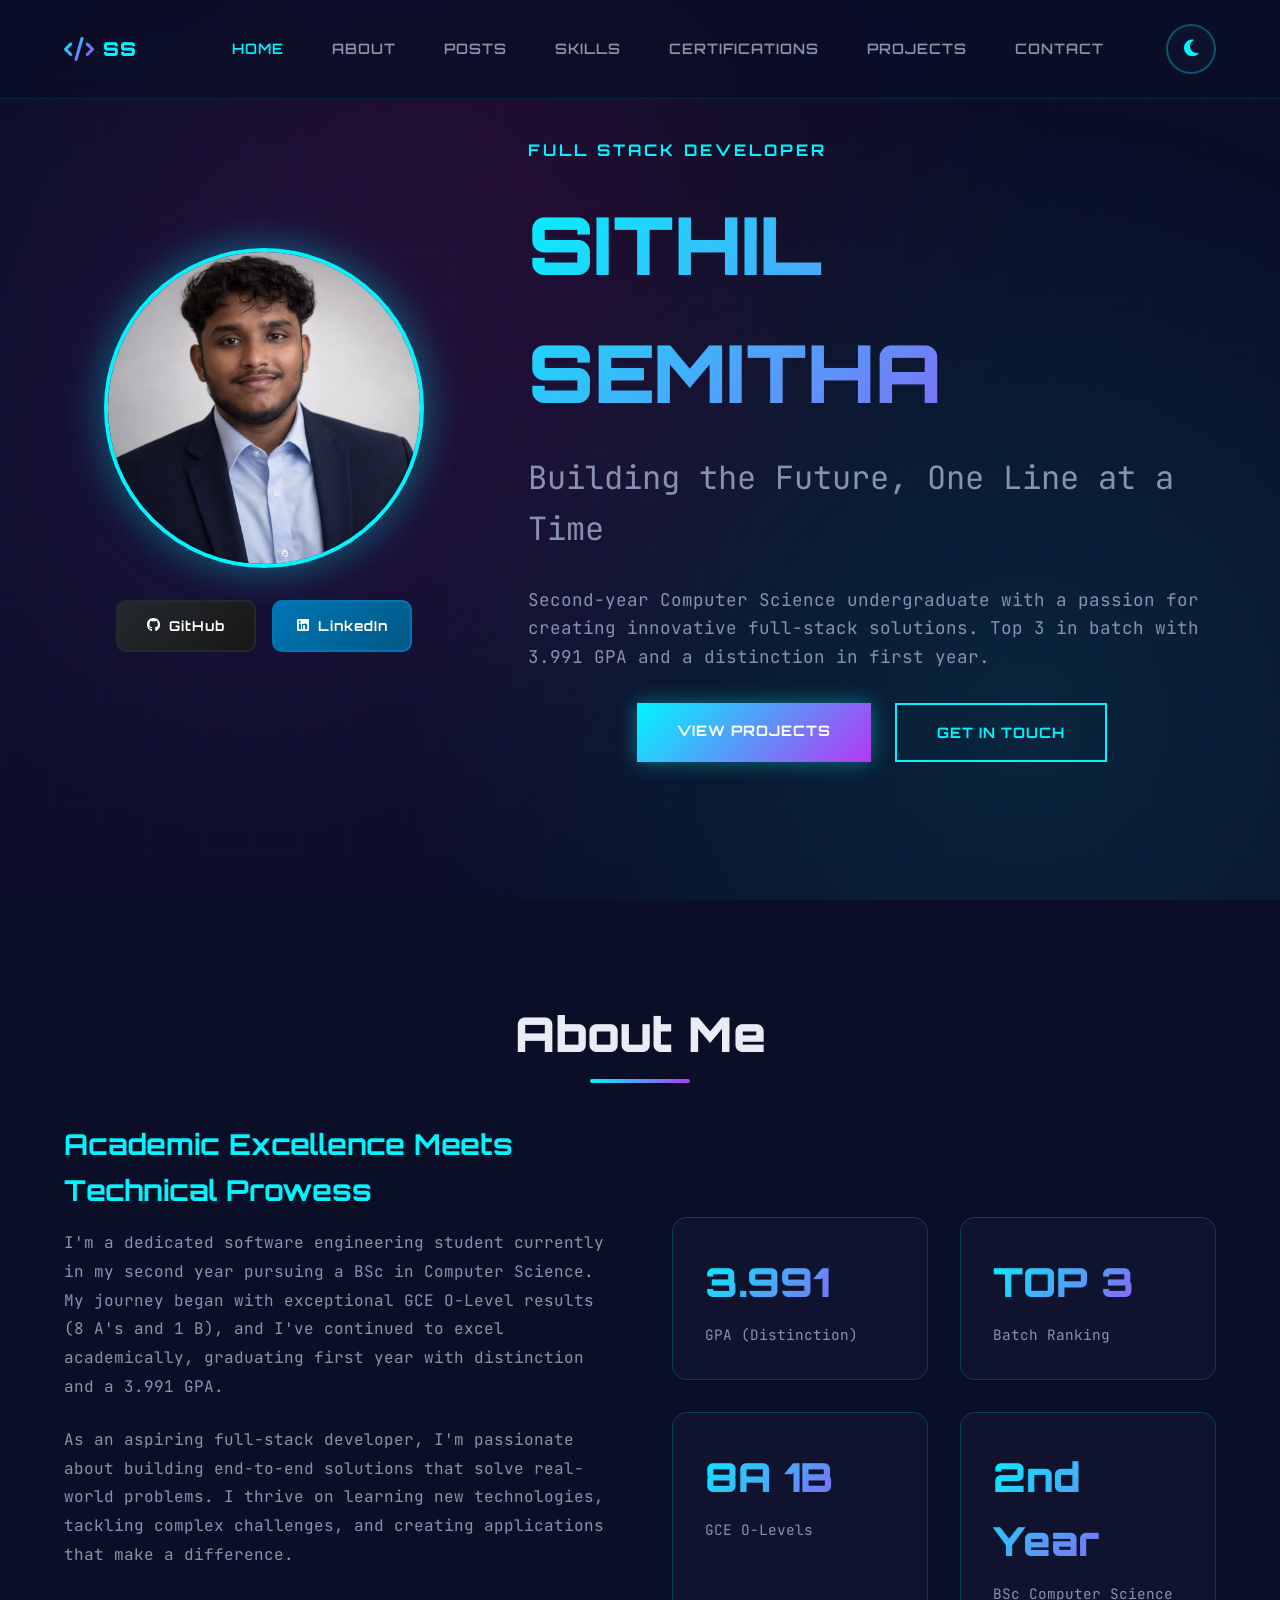
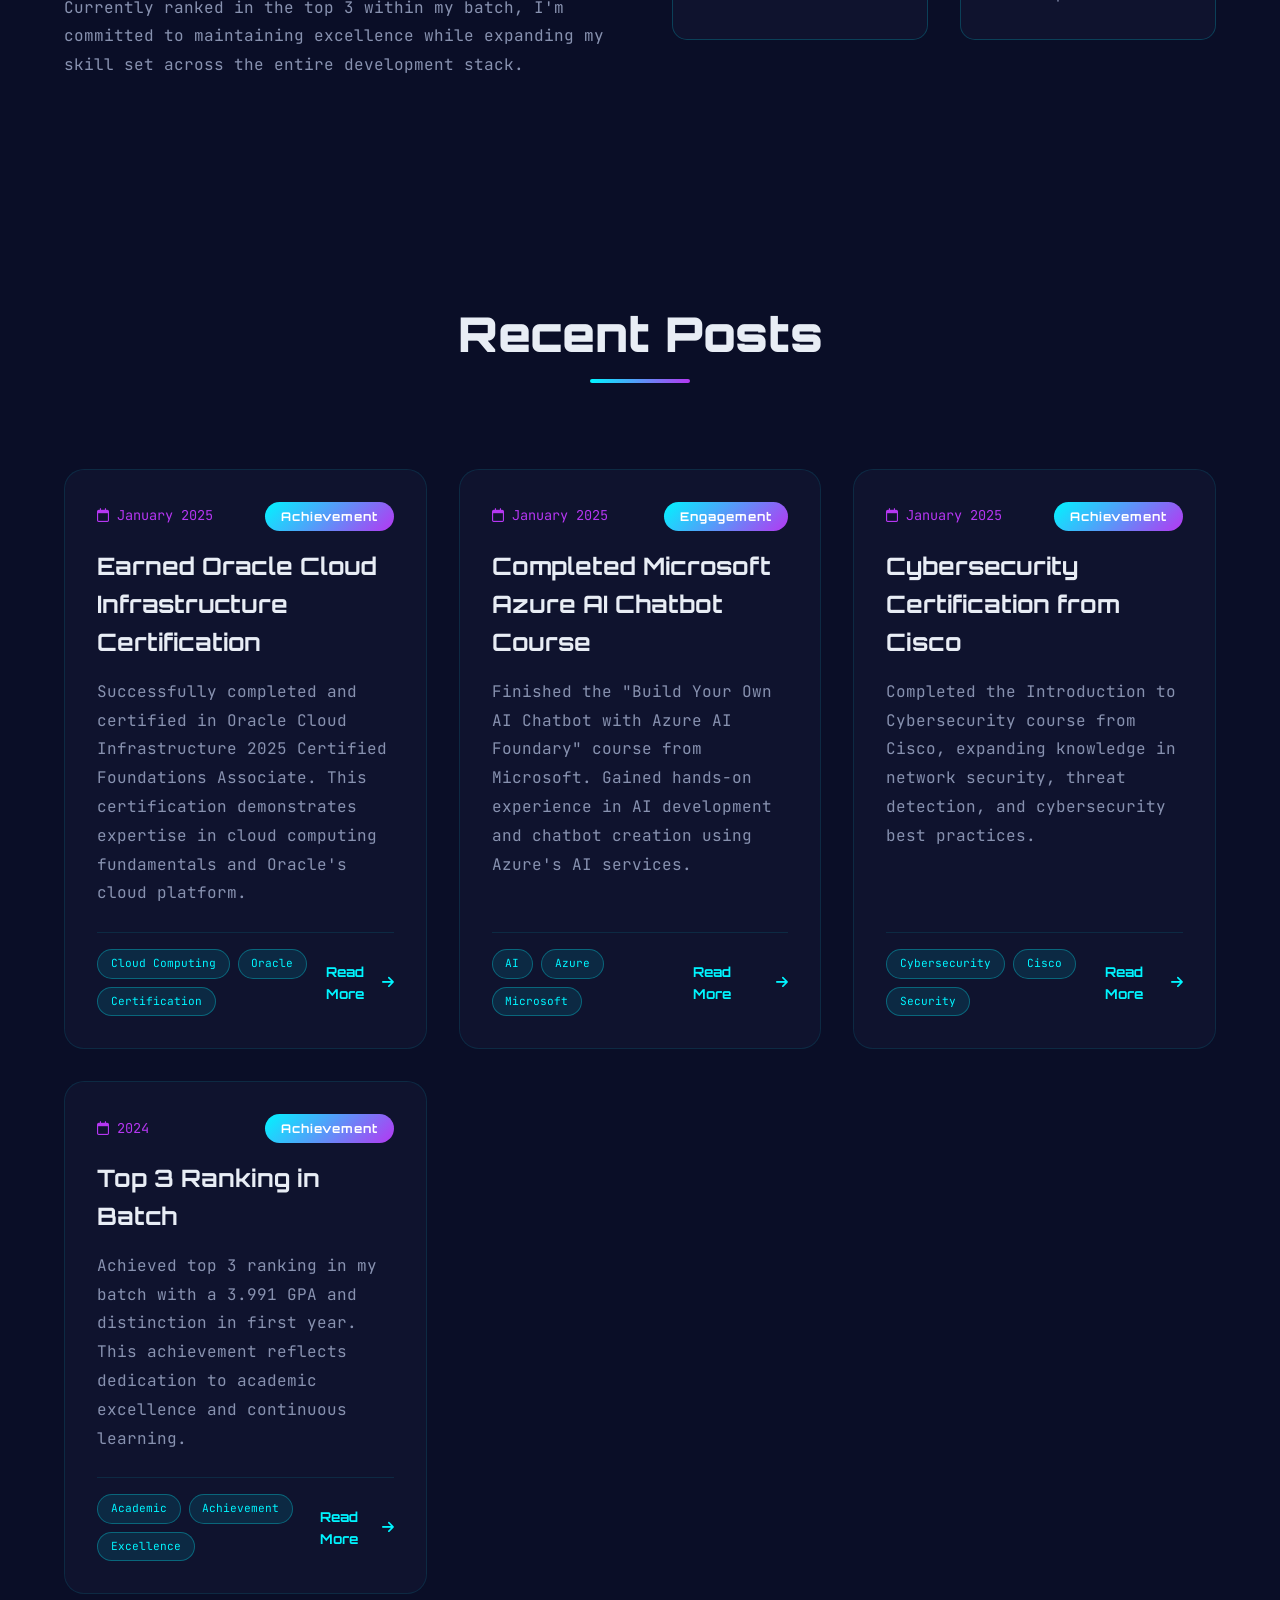
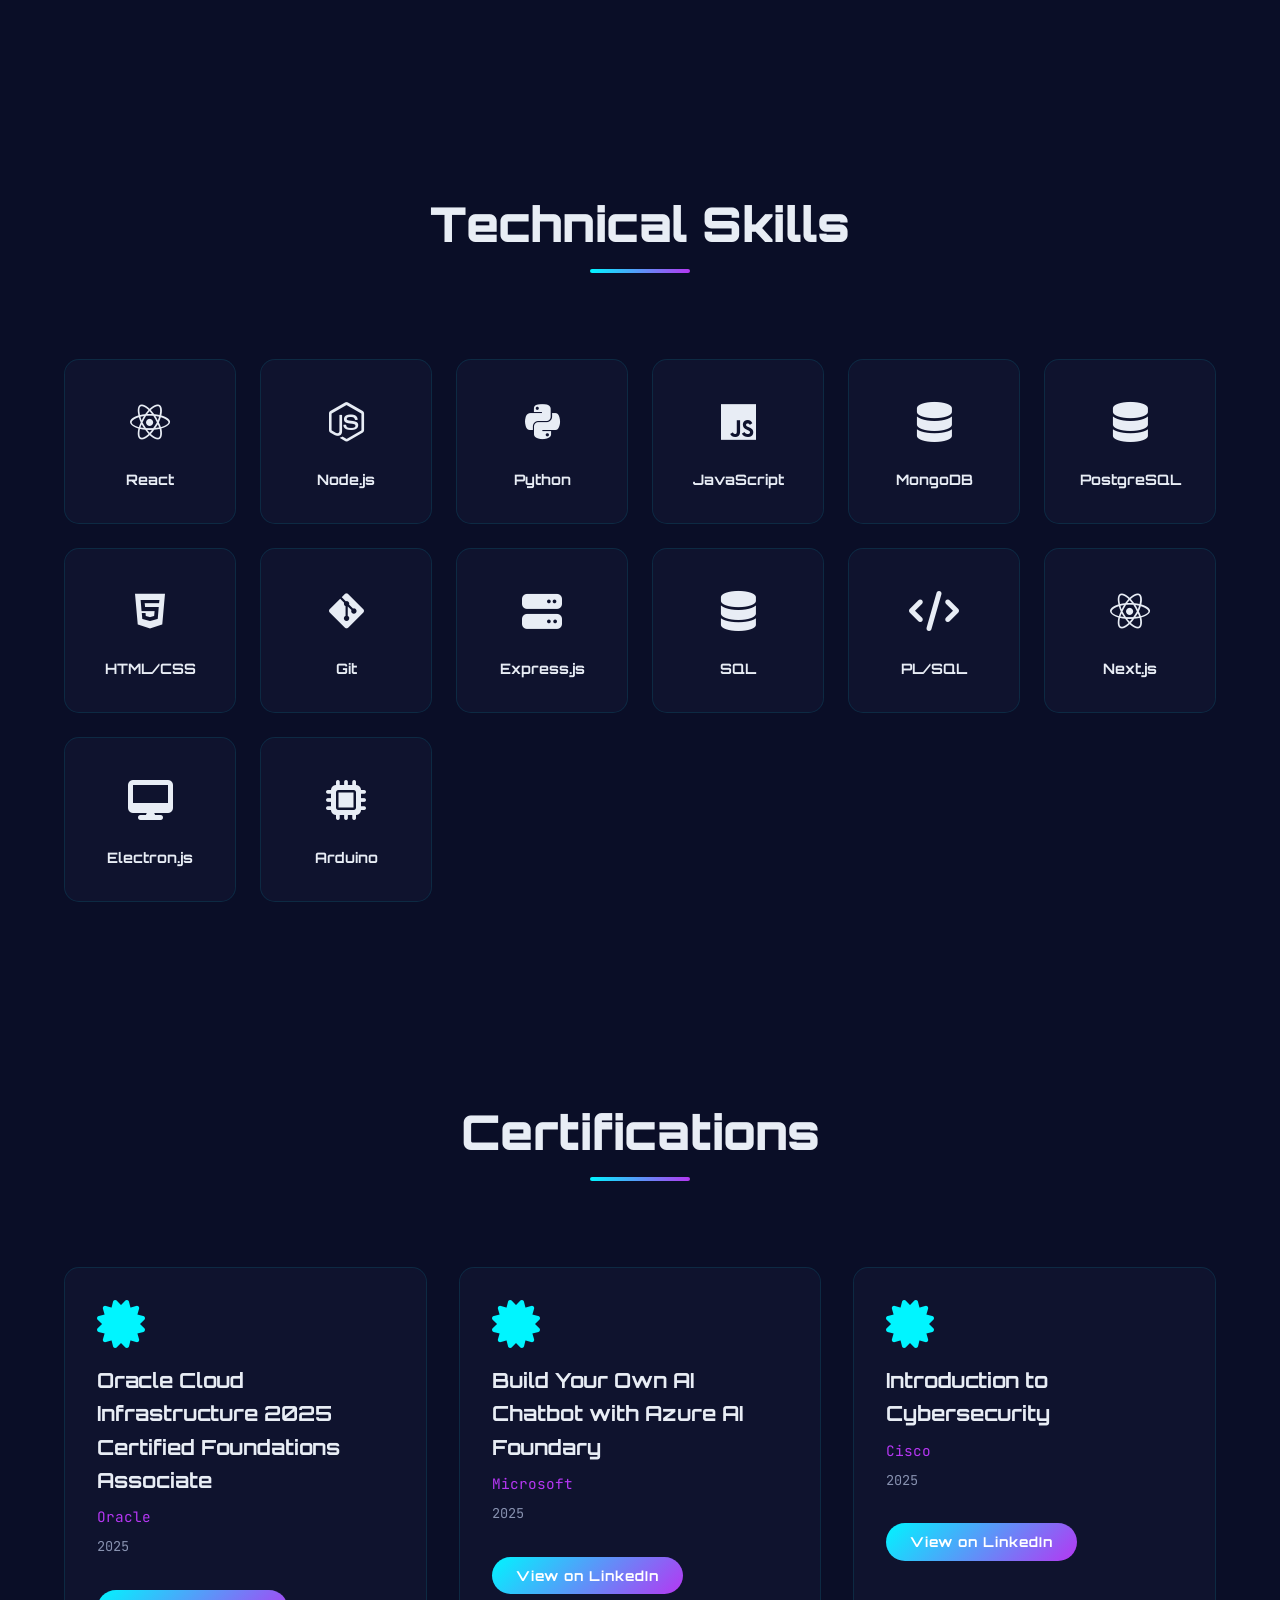
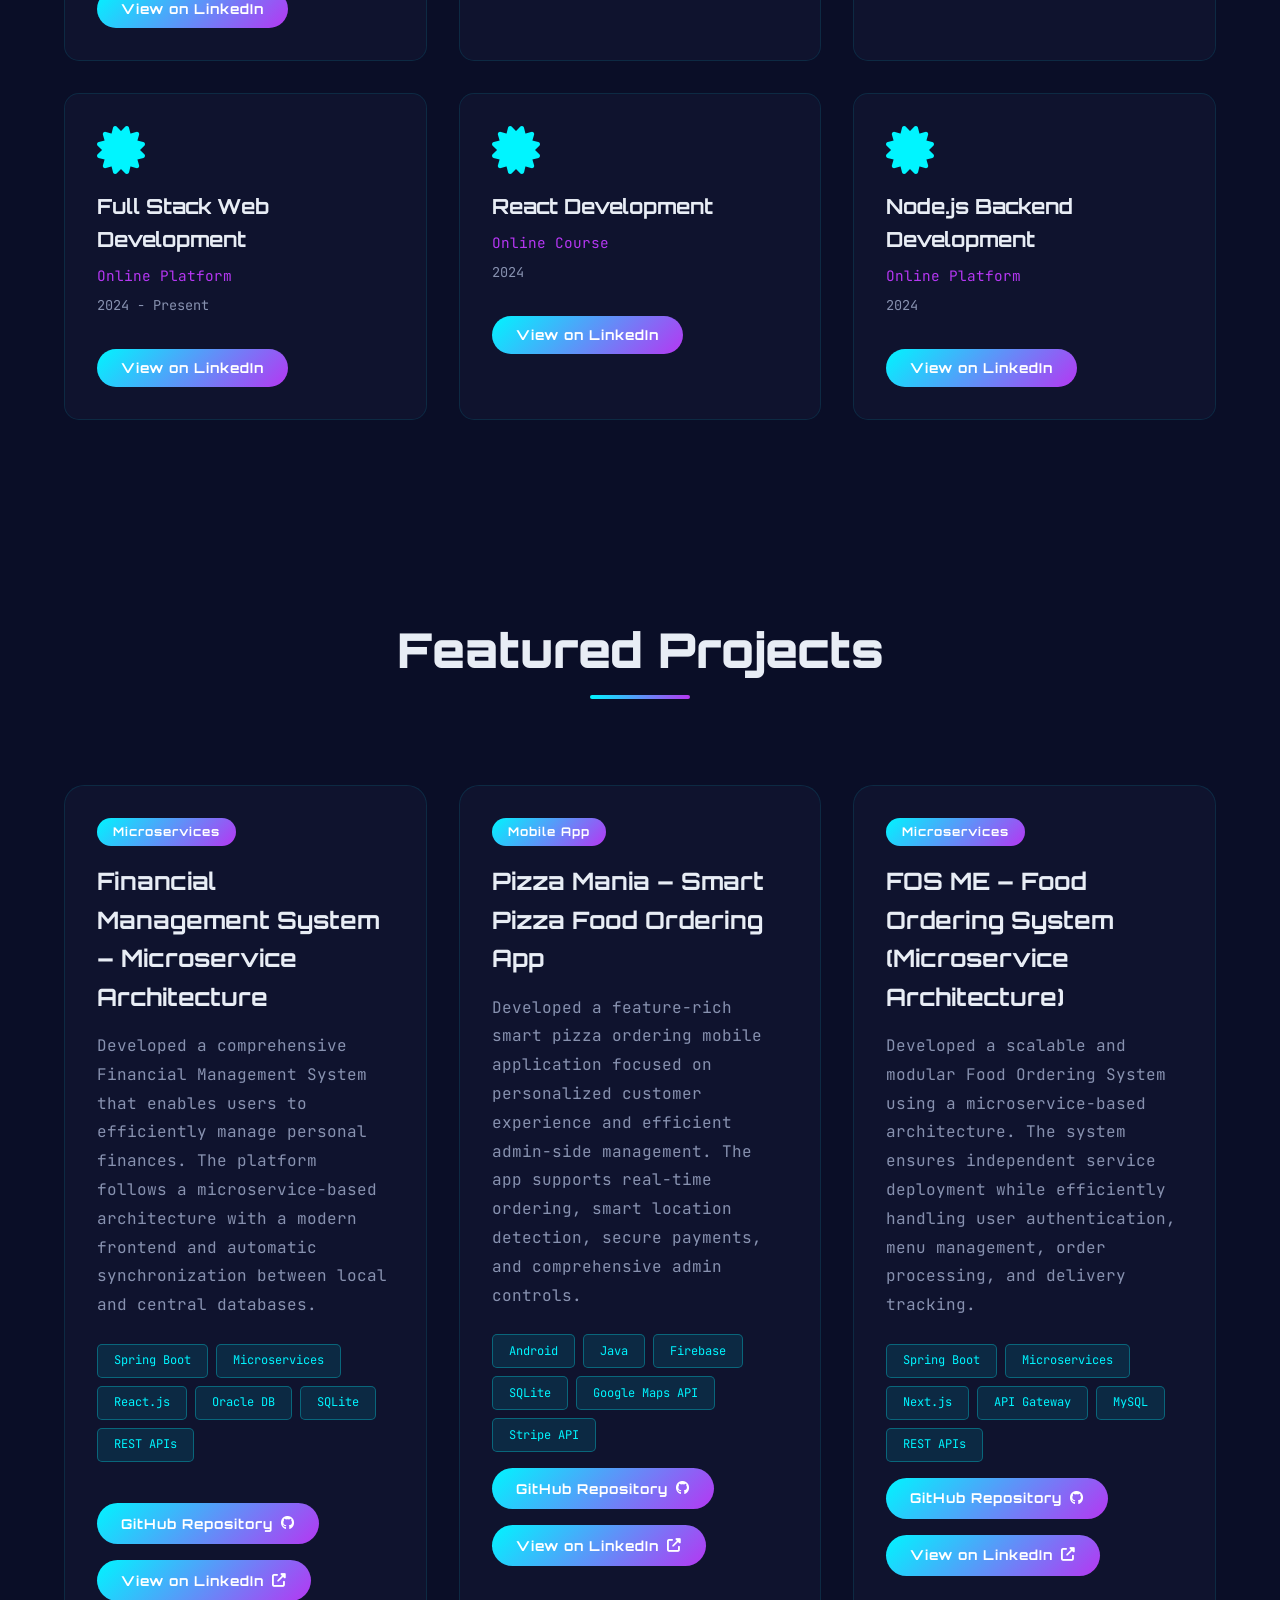
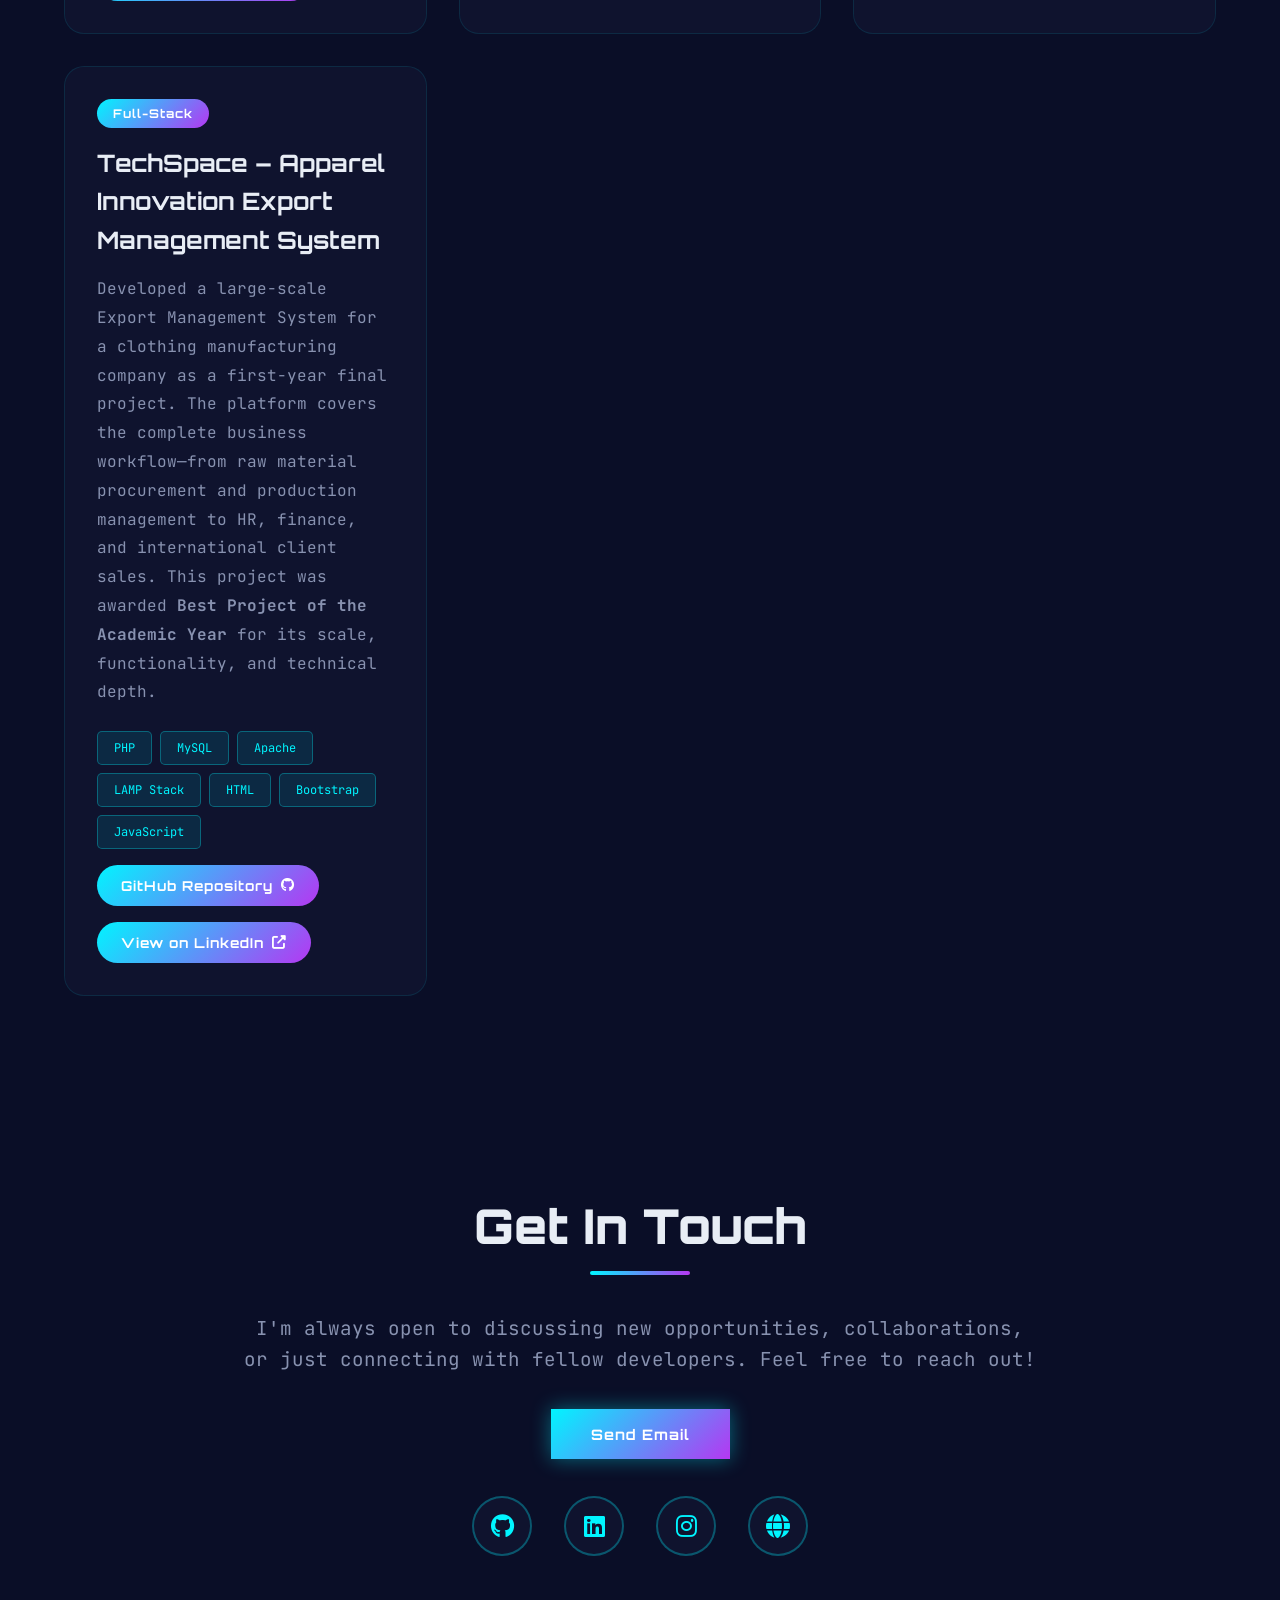
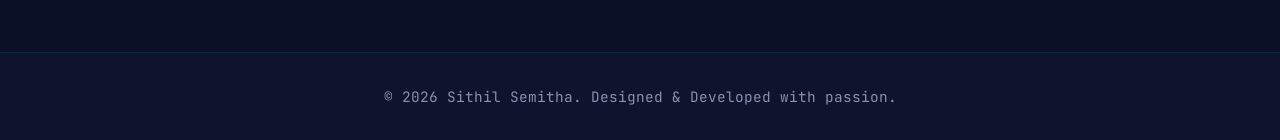
==== index.html @ fc2db011 "Feat: Added File Rename" ====
<!DOCTYPE html>
<html lang="en">
<head>
    <meta charset="UTF-8">
    <meta name="viewport" content="width=device-width, initial-scale=1.0">
    <title>Sithil Semitha - Portfolio</title>
    <link rel="icon" type="image/svg+xml" href="data:image/svg+xml,%3Csvg xmlns='http://www.w3.org/2000/svg' viewBox='0 0 100 100'%3E%3Crect width='100' height='100' rx='20' fill='%23000000'/%3E%3Ctext x='50%25' y='58%25' text-anchor='middle' font-size='55' fill='white' font-family='monospace'%3E%26lt;/%26gt;%3C/text%3E%3C/svg%3E">
    <link href="https://fonts.googleapis.com/css2?family=Orbitron:wght@400;700;900&family=JetBrains+Mono:wght@300;400;600&display=swap" rel="stylesheet">
    <link rel="stylesheet" href="https://cdnjs.cloudflare.com/ajax/libs/font-awesome/6.5.1/css/all.min.css">
    <style>
        :root {
            --bg-primary: #0a0e27;
            --bg-secondary: #141937;
            --accent-cyan: #00f5ff;
            --accent-purple: #b537f2;
            --accent-pink: #ff006e;
            --text-primary: #e8edf5;
            --text-secondary: #8892b0;
            --glow: rgba(0, 245, 255, 0.4);
        }

        [data-theme="light"] {
            --bg-primary: #f5f7fa;
            --bg-secondary: #ffffff;
            --text-primary: #1a1a2e;
            --text-secondary: #4a5568;
            --glow: rgba(0, 245, 255, 0.3);
        }

        [data-theme="light"] .bg-animation {
            background: 
                radial-gradient(circle at 20% 50%, rgba(181, 55, 242, 0.05) 0%, transparent 50%),
                radial-gradient(circle at 80% 80%, rgba(0, 245, 255, 0.05) 0%, transparent 50%),
                radial-gradient(circle at 40% 20%, rgba(255, 0, 110, 0.04) 0%, transparent 50%);
        }

        [data-theme="light"] nav {
            background: rgba(245, 247, 250, 0.9);
            border-bottom: 1px solid rgba(0, 0, 0, 0.1);
        }

        [data-theme="light"] .stat-card,
        [data-theme="light"] .skill-item,
        [data-theme="light"] .project-card,
        [data-theme="light"] .post-card,
        [data-theme="light"] .cert-card,
        [data-theme="light"] .social-link {
            background: rgba(255, 255, 255, 0.8);
            border-color: rgba(0, 0, 0, 0.1);
        }

        [data-theme="light"] footer {
            background: rgba(255, 255, 255, 0.8);
            border-top: 1px solid rgba(0, 0, 0, 0.1);
        }

        * {
            margin: 0;
            padding: 0;
            box-sizing: border-box;
        }

        body {
            font-family: 'JetBrains Mono', monospace;
            background: var(--bg-primary);
            color: var(--text-primary);
            overflow-x: hidden;
            line-height: 1.6;
        }

        /* Animated Background */
        .bg-animation {
            position: fixed;
            top: 0;
            left: 0;
            width: 100%;
            height: 100%;
            z-index: -1;
            background: 
                radial-gradient(circle at 20% 50%, rgba(181, 55, 242, 0.1) 0%, transparent 50%),
                radial-gradient(circle at 80% 80%, rgba(0, 245, 255, 0.1) 0%, transparent 50%),
                radial-gradient(circle at 40% 20%, rgba(255, 0, 110, 0.08) 0%, transparent 50%);
            animation: bgFloat 20s ease-in-out infinite;
        }

        @keyframes bgFloat {
            0%, 100% { transform: scale(1) rotate(0deg); }
            50% { transform: scale(1.1) rotate(5deg); }
        }

        /* Grid Pattern Overlay */
        .grid-overlay {
            position: fixed;
            top: 0;
            left: 0;
            width: 100%;
            height: 100%;
            background-image: 
                linear-gradient(rgba(0, 245, 255, 0.03) 1px, transparent 1px),
                linear-gradient(90deg, rgba(0, 245, 255, 0.03) 1px, transparent 1px);
            background-size: 50px 50px;
            z-index: -1;
            opacity: 0.5;
        }

        /* Navigation */
        nav {
            position: fixed;
            top: 0;
            width: 100%;
            padding: 1.5rem 5%;
            background: rgba(10, 14, 39, 0.8);
            backdrop-filter: blur(10px);
            z-index: 1000;
            border-bottom: 1px solid rgba(0, 245, 255, 0.1);
            animation: slideDown 0.8s ease-out;
        }

        @keyframes slideDown {
            from {
                transform: translateY(-100%);
                opacity: 0;
            }
            to {
                transform: translateY(0);
                opacity: 1;
            }
        }

        nav {
            display: flex;
            justify-content: space-between;
            align-items: center;
        }

        nav ul {
            list-style: none;
            display: flex;
            justify-content: center;
            gap: 3rem;
            font-family: 'Orbitron', sans-serif;
            flex: 1;
        }

        .theme-toggle {
            background: rgba(20, 25, 55, 0.5);
            border: 2px solid rgba(0, 245, 255, 0.3);
            color: var(--accent-cyan);
            width: 50px;
            height: 50px;
            border-radius: 50%;
            display: flex;
            align-items: center;
            justify-content: center;
            cursor: pointer;
            transition: all 0.3s;
            font-size: 1.2rem;
        }

        .theme-toggle:hover {
            transform: rotate(180deg) scale(1.1);
            background: var(--accent-cyan);
            color: var(--bg-primary);
            box-shadow: 0 5px 20px rgba(0, 245, 255, 0.4);
        }

        nav a {
            color: var(--text-secondary);
            text-decoration: none;
            font-size: 0.9rem;
            font-weight: 600;
            letter-spacing: 1px;
            position: relative;
            transition: all 0.3s;
        }

        nav a::after {
            content: '';
            position: absolute;
            bottom: -5px;
            left: 0;
            width: 0;
            height: 2px;
            background: linear-gradient(90deg, var(--accent-cyan), var(--accent-purple));
            transition: width 0.3s;
        }

        nav a:hover {
            color: var(--accent-cyan);
        }

        nav a:hover::after {
            width: 100%;
        }

        .nav-logo {
            display: flex;
            align-items: center;
            gap: 0.5rem;
            font-family: 'Orbitron', sans-serif;
            font-weight: 900;
            font-size: 1.2rem;
            color: var(--accent-cyan);
            text-decoration: none;
            transition: all 0.3s;
            margin-right: 2rem;
        }

        .nav-logo i {
            font-size: 1.5rem;
            background: linear-gradient(135deg, var(--accent-cyan), var(--accent-purple));
            -webkit-background-clip: text;
            -webkit-text-fill-color: transparent;
            background-clip: text;
        }

        .nav-logo:hover {
            transform: scale(1.05);
        }

        .nav-logo:hover i {
            animation: rotate 2s linear infinite;
        }

        @keyframes rotate {
            from { transform: rotate(0deg); }
            to { transform: rotate(360deg); }
        }

        /* Hero Section */
        .hero {
            min-height: 100vh;
            display: flex;
            align-items: center;
            justify-content: center;
            padding: 0 5%;
            position: relative;
        }

        .hero-content {
            max-width: 1200px;
            display: grid;
            grid-template-columns: 400px 1fr;
            gap: 4rem;
            align-items: center;
            width: 100%;
        }

        .profile-section {
            display: flex;
            flex-direction: column;
            align-items: center;
            animation: fadeInUp 0.8s ease-out 0.1s both;
        }

        .profile-photo {
            width: 320px;
            height: 320px;
            border-radius: 50%;
            border: 4px solid var(--accent-cyan);
            margin-bottom: 2rem;
            overflow: hidden;
            box-shadow: 0 0 40px var(--glow);
            animation: float 6s ease-in-out infinite;
            object-fit: cover;
            display: block;
        }

        .profile-social-buttons {
            display: flex;
            gap: 1rem;
            width: 100%;
            justify-content: center;
        }

        .profile-social-btn {
            flex: 1;
            max-width: 140px;
            padding: 0.8rem 1.5rem;
            font-family: 'Orbitron', sans-serif;
            font-size: 0.85rem;
            font-weight: 700;
            text-decoration: none;
            border: none;
            cursor: pointer;
            border-radius: 10px;
            transition: all 0.3s;
            letter-spacing: 1px;
            display: flex;
            align-items: center;
            justify-content: center;
            gap: 0.5rem;
            text-align: center;
        }

        .profile-social-btn.github {
            background: linear-gradient(135deg, #24292e, #181717);
            color: white;
            border: 2px solid #24292e;
        }

        .profile-social-btn.github:hover {
            transform: translateY(-3px);
            box-shadow: 0 10px 30px rgba(36, 41, 46, 0.4);
            border-color: var(--accent-cyan);
        }

        .profile-social-btn.linkedin {
            background: linear-gradient(135deg, #0077b5, #005885);
            color: white;
            border: 2px solid #0077b5;
        }

        .profile-social-btn.linkedin:hover {
            transform: translateY(-3px);
            box-shadow: 0 10px 30px rgba(0, 119, 181, 0.4);
            border-color: var(--accent-cyan);
        }

        .hero-text-content {
            text-align: left;
        }

        @keyframes float {
            0%, 100% { transform: translateY(0px); }
            50% { transform: translateY(-20px); }
        }

        .hero-text-content .glitch {
            font-family: 'Orbitron', sans-serif;
            font-size: 1rem;
            font-weight: 700;
            color: var(--accent-cyan);
            letter-spacing: 3px;
            margin-bottom: 1rem;
            animation: fadeInUp 0.8s ease-out 0.2s both;
        }

        .hero-text-content h1 {
            font-family: 'Orbitron', sans-serif;
            font-size: 5rem;
            font-weight: 900;
            margin-bottom: 1rem;
            background: linear-gradient(135deg, var(--accent-cyan), var(--accent-purple), var(--accent-pink));
            -webkit-background-clip: text;
            -webkit-text-fill-color: transparent;
            background-clip: text;
            animation: fadeInUp 0.8s ease-out 0.4s both, gradientShift 8s ease infinite;
            background-size: 200% 200%;
        }

        @keyframes gradientShift {
            0%, 100% { background-position: 0% 50%; }
            50% { background-position: 100% 50%; }
        }

        .hero-text-content h2 {
            font-size: 2rem;
            color: var(--text-secondary);
            margin-bottom: 2rem;
            font-weight: 400;
            animation: fadeInUp 0.8s ease-out 0.6s both;
        }

        .hero-text-content p {
            font-size: 1.1rem;
            color: var(--text-secondary);
            max-width: 700px;
            margin: 0 0 2rem 0;
            animation: fadeInUp 0.8s ease-out 0.8s both;
        }

        @keyframes fadeInUp {
            from {
                opacity: 0;
                transform: translateY(30px);
            }
            to {
                opacity: 1;
                transform: translateY(0);
            }
        }

        .cta-buttons {
            display: flex;
            gap: 1.5rem;
            justify-content: center;
            animation: fadeInUp 0.8s ease-out 1s both;
        }

        .btn {
            padding: 1rem 2.5rem;
            font-family: 'Orbitron', sans-serif;
            font-size: 0.9rem;
            font-weight: 700;
            text-decoration: none;
            border: none;
            cursor: pointer;
            position: relative;
            overflow: hidden;
            transition: all 0.3s;
            letter-spacing: 1px;
        }

        .btn-primary {
            background: linear-gradient(135deg, var(--accent-cyan), var(--accent-purple));
            color: white;
            box-shadow: 0 0 20px var(--glow);
        }

        .btn-primary:hover {
            transform: translateY(-3px);
            box-shadow: 0 0 30px var(--glow);
        }

        .btn-secondary {
            background: transparent;
            color: var(--accent-cyan);
            border: 2px solid var(--accent-cyan);
        }

        .btn-secondary:hover {
            background: var(--accent-cyan);
            color: var(--bg-primary);
            transform: translateY(-3px);
        }

        /* Section Styles */
        section {
            padding: 6rem 5%;
            max-width: 1400px;
            margin: 0 auto;
        }

        .section-title {
            font-family: 'Orbitron', sans-serif;
            font-size: 3rem;
            font-weight: 900;
            text-align: center;
            margin-bottom: 3rem;
            position: relative;
            display: inline-block;
            width: 100%;
        }

        .section-title::after {
            content: '';
            position: absolute;
            bottom: -10px;
            left: 50%;
            transform: translateX(-50%);
            width: 100px;
            height: 4px;
            background: linear-gradient(90deg, var(--accent-cyan), var(--accent-purple));
            border-radius: 2px;
        }

        /* About Section */
        .about-content {
            display: grid;
            grid-template-columns: 1fr 1fr;
            gap: 4rem;
            align-items: center;
        }

        .about-text h3 {
            font-family: 'Orbitron', sans-serif;
            font-size: 1.8rem;
            color: var(--accent-cyan);
            margin-bottom: 1rem;
        }

        .about-text p {
            color: var(--text-secondary);
            margin-bottom: 1.5rem;
            font-size: 1rem;
            line-height: 1.8;
        }

        .stats {
            display: grid;
            grid-template-columns: repeat(2, 1fr);
            gap: 2rem;
            margin-top: 2rem;
        }

        .stat-card {
            background: rgba(20, 25, 55, 0.5);
            padding: 2rem;
            border-radius: 15px;
            border: 1px solid rgba(0, 245, 255, 0.2);
            transition: all 0.3s;
            position: relative;
            overflow: hidden;
        }

        .stat-card::before {
            content: '';
            position: absolute;
            top: 0;
            left: 0;
            width: 100%;
            height: 100%;
            background: linear-gradient(135deg, rgba(0, 245, 255, 0.1), transparent);
            opacity: 0;
            transition: opacity 0.3s;
        }

        .stat-card:hover {
            transform: translateY(-5px);
            border-color: var(--accent-cyan);
            box-shadow: 0 10px 30px rgba(0, 245, 255, 0.2);
        }

        .stat-card:hover::before {
            opacity: 1;
        }

        .stat-number {
            font-family: 'Orbitron', sans-serif;
            font-size: 2.5rem;
            font-weight: 900;
            background: linear-gradient(135deg, var(--accent-cyan), var(--accent-purple));
            -webkit-background-clip: text;
            -webkit-text-fill-color: transparent;
            background-clip: text;
            display: block;
            margin-bottom: 0.5rem;
        }

        .stat-label {
            color: var(--text-secondary);
            font-size: 0.9rem;
        }

        /* Skills Section */
        .skills-grid {
            display: grid;
            grid-template-columns: repeat(auto-fit, minmax(150px, 1fr));
            gap: 1.5rem;
            margin-top: 3rem;
        }

        .skill-item {
            background: rgba(20, 25, 55, 0.5);
            padding: 2rem 1rem;
            border-radius: 15px;
            border: 1px solid rgba(0, 245, 255, 0.1);
            text-align: center;
            transition: all 0.3s;
            position: relative;
            overflow: hidden;
            display: flex;
            flex-direction: column;
            align-items: center;
            justify-content: center;
        }

        .skill-item::before {
            content: '';
            position: absolute;
            top: 0;
            left: -100%;
            width: 100%;
            height: 100%;
            background: linear-gradient(90deg, transparent, rgba(0, 245, 255, 0.2), transparent);
            transition: left 0.5s;
        }

        .skill-item:hover::before {
            left: 100%;
        }

        .skill-item:hover {
            transform: translateY(-10px);
            border-color: var(--accent-cyan);
            box-shadow: 0 10px 30px rgba(0, 245, 255, 0.2);
        }

        .skill-icon {
            font-size: 2.5rem;
            margin-bottom: 1rem;
            width: 60px;
            height: 60px;
            display: flex;
            align-items: center;
            justify-content: center;
        }

        .skill-icon i {
            font-size: 2.5rem;
        }

        .skill-name {
            font-family: 'Orbitron', sans-serif;
            font-weight: 700;
            color: var(--text-primary);
            font-size: 0.9rem;
        }

        /* Projects Section */
        .projects-grid {
            display: grid;
            grid-template-columns: repeat(auto-fit, minmax(350px, 1fr));
            gap: 2rem;
            margin-top: 3rem;
        }

        .project-card {
            background: rgba(20, 25, 55, 0.5);
            border-radius: 20px;
            overflow: hidden;
            border: 1px solid rgba(0, 245, 255, 0.1);
            transition: all 0.4s;
            position: relative;
        }

        .project-card::before {
            content: '';
            position: absolute;
            top: 0;
            left: 0;
            width: 100%;
            height: 100%;
            background: linear-gradient(135deg, rgba(0, 245, 255, 0.1), rgba(181, 55, 242, 0.1));
            opacity: 0;
            transition: opacity 0.4s;
        }

        .project-card:hover {
            transform: translateY(-10px);
            border-color: var(--accent-cyan);
            box-shadow: 0 20px 50px rgba(0, 245, 255, 0.3);
        }

        .project-card:hover::before {
            opacity: 1;
        }

        .project-content {
            padding: 2rem;
            position: relative;
            z-index: 1;
        }

        .project-tag {
            display: inline-block;
            padding: 0.3rem 1rem;
            background: linear-gradient(135deg, var(--accent-cyan), var(--accent-purple));
            color: white;
            font-size: 0.75rem;
            font-weight: 700;
            border-radius: 20px;
            margin-bottom: 1rem;
            font-family: 'Orbitron', sans-serif;
            letter-spacing: 1px;
        }

        .project-card h3 {
            font-family: 'Orbitron', sans-serif;
            font-size: 1.5rem;
            margin-bottom: 1rem;
            color: var(--text-primary);
        }

        .project-card p {
            color: var(--text-secondary);
            margin-bottom: 1.5rem;
            line-height: 1.8;
        }

        .tech-stack {
            display: flex;
            gap: 0.5rem;
            flex-wrap: wrap;
        }

        .tech-tag {
            padding: 0.4rem 1rem;
            background: rgba(0, 245, 255, 0.1);
            border: 1px solid rgba(0, 245, 255, 0.3);
            color: var(--accent-cyan);
            font-size: 0.75rem;
            border-radius: 5px;
            font-family: 'JetBrains Mono', monospace;
        }

        .project-link {
            display: inline-block;
            margin-top: 1rem;
            padding: 0.6rem 1.5rem;
            background: linear-gradient(135deg, var(--accent-cyan), var(--accent-purple));
            color: white;
            text-decoration: none;
            border-radius: 25px;
            font-size: 0.85rem;
            font-family: 'Orbitron', sans-serif;
            font-weight: 700;
            transition: all 0.3s;
            letter-spacing: 1px;
            display: inline-flex;
            align-items: center;
            gap: 0.5rem;
        }

        .project-link:hover {
            transform: translateY(-2px);
            box-shadow: 0 5px 20px rgba(0, 245, 255, 0.4);
        }

        /* Contact Section */
        .contact-content {
            text-align: center;
            max-width: 800px;
            margin: 0 auto;
        }

        .contact-content p {
            font-size: 1.2rem;
            color: var(--text-secondary);
            margin-bottom: 3rem;
        }

        .social-links {
            display: flex;
            justify-content: center;
            gap: 2rem;
            margin-top: 3rem;
        }

        .social-link {
            width: 60px;
            height: 60px;
            border-radius: 50%;
            background: rgba(20, 25, 55, 0.5);
            border: 2px solid rgba(0, 245, 255, 0.3);
            display: flex;
            align-items: center;
            justify-content: center;
            color: var(--accent-cyan);
            font-size: 1.5rem;
            transition: all 0.3s;
            text-decoration: none;
        }

        .social-link:hover {
            transform: translateY(-5px) scale(1.1);
            background: var(--accent-cyan);
            color: var(--bg-primary);
            box-shadow: 0 10px 30px rgba(0, 245, 255, 0.4);
        }

        /* Footer */
        footer {
            text-align: center;
            padding: 2rem;
            background: rgba(20, 25, 55, 0.5);
            border-top: 1px solid rgba(0, 245, 255, 0.1);
            color: var(--text-secondary);
            font-size: 0.9rem;
        }

        /* Scroll Animations */
        .fade-in {
            opacity: 0;
            transform: translateY(30px);
            transition: opacity 0.8s ease-out, transform 0.8s ease-out;
        }

        .fade-in.visible {
            opacity: 1;
            transform: translateY(0);
        }

        /* Certifications Section */
        .certifications-grid {
            display: grid;
            grid-template-columns: repeat(auto-fit, minmax(300px, 1fr));
            gap: 2rem;
            margin-top: 3rem;
        }

        .cert-card {
            background: rgba(20, 25, 55, 0.5);
            padding: 2rem;
            border-radius: 15px;
            border: 1px solid rgba(0, 245, 255, 0.1);
            transition: all 0.3s;
            position: relative;
            overflow: hidden;
        }

        .cert-card::before {
            content: '';
            position: absolute;
            top: 0;
            left: -100%;
            width: 100%;
            height: 100%;
            background: linear-gradient(90deg, transparent, rgba(0, 245, 255, 0.2), transparent);
            transition: left 0.5s;
        }

        .cert-card:hover::before {
            left: 100%;
        }

        .cert-card:hover {
            transform: translateY(-5px);
            border-color: var(--accent-cyan);
            box-shadow: 0 10px 30px rgba(0, 245, 255, 0.2);
        }

        .cert-icon {
            font-size: 3rem;
            color: var(--accent-cyan);
            margin-bottom: 1rem;
            display: block;
        }

        .cert-title {
            font-family: 'Orbitron', sans-serif;
            font-size: 1.3rem;
            color: var(--text-primary);
            margin-bottom: 0.5rem;
            font-weight: 700;
        }

        .cert-org {
            color: var(--accent-purple);
            font-size: 0.9rem;
            margin-bottom: 0.5rem;
        }

        .cert-date {
            color: var(--text-secondary);
            font-size: 0.85rem;
            margin-bottom: 1rem;
        }

        .cert-link {
            display: inline-block;
            margin-top: 1rem;
            padding: 0.5rem 1.5rem;
            background: linear-gradient(135deg, var(--accent-cyan), var(--accent-purple));
            color: white;
            text-decoration: none;
            border-radius: 25px;
            font-size: 0.85rem;
            font-family: 'Orbitron', sans-serif;
            font-weight: 700;
            transition: all 0.3s;
            letter-spacing: 1px;
        }

        .cert-link:hover {
            transform: translateY(-2px);
            box-shadow: 0 5px 20px rgba(0, 245, 255, 0.4);
        }

        /* Recent Posts Section */
        .posts-grid {
            display: grid;
            grid-template-columns: repeat(auto-fit, minmax(350px, 1fr));
            gap: 2rem;
            margin-top: 3rem;
        }

        .post-card {
            background: rgba(20, 25, 55, 0.5);
            border-radius: 20px;
            overflow: hidden;
            border: 1px solid rgba(0, 245, 255, 0.1);
            transition: all 0.4s;
            position: relative;
            display: flex;
            flex-direction: column;
        }

        .post-card::before {
            content: '';
            position: absolute;
            top: 0;
            left: 0;
            width: 100%;
            height: 100%;
            background: linear-gradient(135deg, rgba(0, 245, 255, 0.1), rgba(181, 55, 242, 0.1));
            opacity: 0;
            transition: opacity 0.4s;
        }

        .post-card:hover {
            transform: translateY(-10px);
            border-color: var(--accent-cyan);
            box-shadow: 0 20px 50px rgba(0, 245, 255, 0.3);
        }

        .post-card:hover::before {
            opacity: 1;
        }

        .post-content {
            padding: 2rem;
            position: relative;
            z-index: 1;
            flex: 1;
            display: flex;
            flex-direction: column;
        }

        .post-header {
            display: flex;
            justify-content: space-between;
            align-items: center;
            margin-bottom: 1rem;
        }

        .post-date {
            font-family: 'JetBrains Mono', monospace;
            font-size: 0.85rem;
            color: var(--accent-purple);
            display: flex;
            align-items: center;
            gap: 0.5rem;
        }

        .post-category {
            display: inline-block;
            padding: 0.3rem 1rem;
            background: linear-gradient(135deg, var(--accent-cyan), var(--accent-purple));
            color: white;
            font-size: 0.75rem;
            font-weight: 700;
            border-radius: 20px;
            font-family: 'Orbitron', sans-serif;
            letter-spacing: 1px;
        }

        .post-card h3 {
            font-family: 'Orbitron', sans-serif;
            font-size: 1.5rem;
            margin-bottom: 1rem;
            color: var(--text-primary);
        }

        .post-card p {
            color: var(--text-secondary);
            margin-bottom: 1.5rem;
            line-height: 1.8;
            flex: 1;
        }

        .post-footer {
            display: flex;
            justify-content: space-between;
            align-items: center;
            margin-top: auto;
            padding-top: 1rem;
            border-top: 1px solid rgba(0, 245, 255, 0.1);
        }

        .post-tags {
            display: flex;
            gap: 0.5rem;
            flex-wrap: wrap;
        }

        .post-tag {
            padding: 0.3rem 0.8rem;
            background: rgba(0, 245, 255, 0.1);
            border: 1px solid rgba(0, 245, 255, 0.3);
            color: var(--accent-cyan);
            font-size: 0.7rem;
            border-radius: 15px;
            font-family: 'JetBrains Mono', monospace;
        }

        .post-link {
            color: var(--accent-cyan);
            text-decoration: none;
            font-family: 'Orbitron', sans-serif;
            font-size: 0.85rem;
            font-weight: 700;
            display: flex;
            align-items: center;
            gap: 0.5rem;
            transition: all 0.3s;
        }

        .post-link:hover {
            gap: 0.8rem;
            color: var(--accent-purple);
        }

        /* Responsive */
        @media (max-width: 968px) {
            .hero-content {
                grid-template-columns: 1fr;
                text-align: center;
            }

            .hero-text-content {
                text-align: center;
            }

            .hero-text-content h1 { font-size: 3.5rem; }
            .hero-text-content h2 { font-size: 1.5rem; }
            .profile-photo { width: 240px; height: 240px; }
            .profile-social-buttons {
                max-width: 400px;
                margin: 0 auto;
            }
            .about-content { grid-template-columns: 1fr; }
            .stats { grid-template-columns: 1fr; }
            nav ul { gap: 1.5rem; font-size: 0.8rem; }
            .nav-logo { font-size: 1rem; margin-right: 1rem; }
            .nav-logo span { display: none; }
            .cta-buttons { flex-direction: column; }
            .projects-grid { grid-template-columns: 1fr; }
            .posts-grid { grid-template-columns: 1fr; }
            .certifications-grid { grid-template-columns: 1fr; }
            nav { flex-direction: row; }
        }

        @media (max-width: 640px) {
            .hero h1 { font-size: 2.5rem; }
            .section-title { font-size: 2rem; }
            section { padding: 4rem 5%; }
        }
    </style>
</head>
<body>
    <div class="bg-animation"></div>
    <div class="grid-overlay"></div>

    <nav>
        <a href="#home" class="nav-logo">
            <i class="fas fa-code"></i>
            <span>SS</span>
        </a>
        <ul>
            <li><a href="#home">HOME</a></li>
            <li><a href="#about">ABOUT</a></li>
            <li><a href="#posts">POSTS</a></li>
            <li><a href="#skills">SKILLS</a></li>
            <li><a href="#certifications">CERTIFICATIONS</a></li>
            <li><a href="#projects">PROJECTS</a></li>
            <li><a href="#contact">CONTACT</a></li>
        </ul>
        <button class="theme-toggle" id="themeToggle" aria-label="Toggle theme">
            <i class="fas fa-moon"></i>
        </button>
    </nav>

    <section class="hero" id="home">
        <div class="hero-content">
            <div class="profile-section">
                <img src="assets/ChatGPT Image Jan 11, 2026, 02_33_54 PM.png" alt="Sithil Semitha" class="profile-photo">
                <div class="profile-social-buttons">
                    <a href="https://github.com/SithilSemitha" target="_blank" class="profile-social-btn github">
                        <i class="fab fa-github"></i>
                        <span>GitHub</span>
                    </a>
                    <a href="https://www.linkedin.com/in/sithil-semitha/" target="_blank" class="profile-social-btn linkedin">
                        <i class="fab fa-linkedin"></i>
                        <span>LinkedIn</span>
                    </a>
                </div>
            </div>
            <div class="hero-text-content">
                <div class="glitch">FULL STACK DEVELOPER</div>
                <h1>SITHIL SEMITHA</h1>
                <h2>Building the Future, One Line at a Time</h2>
                <p>Second-year Computer Science undergraduate with a passion for creating innovative full-stack solutions. Top 3 in batch with 3.991 GPA and a distinction in first year.</p>
                <div class="cta-buttons">
                    <a href="#projects" class="btn btn-primary">VIEW PROJECTS</a>
                    <a href="#contact" class="btn btn-secondary">GET IN TOUCH</a>
                </div>
            </div>
        </div>
    </section>

    <section id="about">
        <h2 class="section-title fade-in">About Me</h2>
        <div class="about-content">
            <div class="about-text fade-in">
                <h3>Academic Excellence Meets Technical Prowess</h3>
                <p>I'm a dedicated software engineering student currently in my second year pursuing a BSc in Computer Science. My journey began with exceptional GCE O-Level results (8 A's and 1 B), and I've continued to excel academically, graduating first year with distinction and a 3.991 GPA.</p>
                <p>As an aspiring full-stack developer, I'm passionate about building end-to-end solutions that solve real-world problems. I thrive on learning new technologies, tackling complex challenges, and creating applications that make a difference.</p>
                <p>Currently ranked in the top 3 within my batch, I'm committed to maintaining excellence while expanding my skill set across the entire development stack.</p>
            </div>
            <div class="stats fade-in">
                <div class="stat-card">
                    <span class="stat-number">3.991</span>
                    <span class="stat-label">GPA (Distinction)</span>
                </div>
                <div class="stat-card">
                    <span class="stat-number">TOP 3</span>
                    <span class="stat-label">Batch Ranking</span>
                </div>
                <div class="stat-card">
                    <span class="stat-number">8A 1B</span>
                    <span class="stat-label">GCE O-Levels</span>
                </div>
                <div class="stat-card">
                    <span class="stat-number">2nd Year</span>
                    <span class="stat-label">BSc Computer Science</span>
                </div>
            </div>
        </div>
    </section>

    <section id="posts">
        <h2 class="section-title fade-in">Recent Posts</h2>
        <div class="posts-grid">
            <div class="post-card fade-in">
                <div class="post-content">
                    <div class="post-header">
                        <div class="post-date">
                            <i class="far fa-calendar"></i>
                            <span>January 2025</span>
                        </div>
                        <span class="post-category">Achievement</span>
                    </div>
                    <h3>Earned Oracle Cloud Infrastructure Certification</h3>
                    <p>Successfully completed and certified in Oracle Cloud Infrastructure 2025 Certified Foundations Associate. This certification demonstrates expertise in cloud computing fundamentals and Oracle's cloud platform.</p>
                    <div class="post-footer">
                        <div class="post-tags">
                            <span class="post-tag">Cloud Computing</span>
                            <span class="post-tag">Oracle</span>
                            <span class="post-tag">Certification</span>
                        </div>
                        <a href="https://www.linkedin.com/in/sithil-semitha/" target="_blank" class="post-link">Read More <i class="fas fa-arrow-right"></i></a>
                    </div>
                </div>
            </div>

            <div class="post-card fade-in">
                <div class="post-content">
                    <div class="post-header">
                        <div class="post-date">
                            <i class="far fa-calendar"></i>
                            <span>January 2025</span>
                        </div>
                        <span class="post-category">Engagement</span>
                    </div>
                    <h3>Completed Microsoft Azure AI Chatbot Course</h3>
                    <p>Finished the "Build Your Own AI Chatbot with Azure AI Foundary" course from Microsoft. Gained hands-on experience in AI development and chatbot creation using Azure's AI services.</p>
                    <div class="post-footer">
                        <div class="post-tags">
                            <span class="post-tag">AI</span>
                            <span class="post-tag">Azure</span>
                            <span class="post-tag">Microsoft</span>
                        </div>
                        <a href="https://www.linkedin.com/in/sithil-semitha/" target="_blank" class="post-link">Read More <i class="fas fa-arrow-right"></i></a>
                    </div>
                </div>
            </div>

            <div class="post-card fade-in">
                <div class="post-content">
                    <div class="post-header">
                        <div class="post-date">
                            <i class="far fa-calendar"></i>
                            <span>January 2025</span>
                        </div>
                        <span class="post-category">Achievement</span>
                    </div>
                    <h3>Cybersecurity Certification from Cisco</h3>
                    <p>Completed the Introduction to Cybersecurity course from Cisco, expanding knowledge in network security, threat detection, and cybersecurity best practices.</p>
                    <div class="post-footer">
                        <div class="post-tags">
                            <span class="post-tag">Cybersecurity</span>
                            <span class="post-tag">Cisco</span>
                            <span class="post-tag">Security</span>
                        </div>
                        <a href="https://www.linkedin.com/in/sithil-semitha/" target="_blank" class="post-link">Read More <i class="fas fa-arrow-right"></i></a>
                    </div>
                </div>
            </div>

            <div class="post-card fade-in">
                <div class="post-content">
                    <div class="post-header">
                        <div class="post-date">
                            <i class="far fa-calendar"></i>
                            <span>2024</span>
                        </div>
                        <span class="post-category">Achievement</span>
                    </div>
                    <h3>Top 3 Ranking in Batch</h3>
                    <p>Achieved top 3 ranking in my batch with a 3.991 GPA and distinction in first year. This achievement reflects dedication to academic excellence and continuous learning.</p>
                    <div class="post-footer">
                        <div class="post-tags">
                            <span class="post-tag">Academic</span>
                            <span class="post-tag">Achievement</span>
                            <span class="post-tag">Excellence</span>
                        </div>
                        <a href="https://www.linkedin.com/in/sithil-semitha/" target="_blank" class="post-link">Read More <i class="fas fa-arrow-right"></i></a>
                    </div>
                </div>
            </div>
        </div>
    </section>

    <section id="skills">
        <h2 class="section-title fade-in">Technical Skills</h2>
        <div class="skills-grid">
            <div class="skill-item fade-in">
                <div class="skill-icon"><i class="fab fa-react"></i></div>
                <div class="skill-name">React</div>
            </div>
            <div class="skill-item fade-in">
                <div class="skill-icon"><i class="fab fa-node-js"></i></div>
                <div class="skill-name">Node.js</div>
            </div>
            <div class="skill-item fade-in">
                <div class="skill-icon"><i class="fab fa-python"></i></div>
                <div class="skill-name">Python</div>
            </div>
            <div class="skill-item fade-in">
                <div class="skill-icon"><i class="fab fa-js"></i></div>
                <div class="skill-name">JavaScript</div>
            </div>
            <div class="skill-item fade-in">
                <div class="skill-icon"><i class="fas fa-database"></i></div>
                <div class="skill-name">MongoDB</div>
            </div>
            <div class="skill-item fade-in">
                <div class="skill-icon"><i class="fas fa-database"></i></div>
                <div class="skill-name">PostgreSQL</div>
            </div>
            <div class="skill-item fade-in">
                <div class="skill-icon"><i class="fab fa-html5"></i></div>
                <div class="skill-name">HTML/CSS</div>
            </div>
            <div class="skill-item fade-in">
                <div class="skill-icon"><i class="fab fa-git-alt"></i></div>
                <div class="skill-name">Git</div>
            </div>
            <div class="skill-item fade-in">
                <div class="skill-icon"><i class="fas fa-server"></i></div>
                <div class="skill-name">Express.js</div>
            </div>
            <div class="skill-item fade-in">
                <div class="skill-icon"><i class="fas fa-database"></i></div>
                <div class="skill-name">SQL</div>
            </div>
            <div class="skill-item fade-in">
                <div class="skill-icon"><i class="fas fa-code"></i></div>
                <div class="skill-name">PL/SQL</div>
            </div>
            <div class="skill-item fade-in">
                <div class="skill-icon"><i class="fab fa-react"></i></div>
                <div class="skill-name">Next.js</div>
            </div>
            <div class="skill-item fade-in">
                <div class="skill-icon"><i class="fas fa-desktop"></i></div>
                <div class="skill-name">Electron.js</div>
            </div>
            <div class="skill-item fade-in">
                <div class="skill-icon"><i class="fas fa-microchip"></i></div>
                <div class="skill-name">Arduino</div>
            </div>
        </div>
    </section>

    <section id="certifications">
        <h2 class="section-title fade-in">Certifications</h2>
        <div class="certifications-grid">
            <div class="cert-card fade-in">
                <i class="fas fa-certificate cert-icon"></i>
                <div class="cert-title">Oracle Cloud Infrastructure 2025 Certified Foundations Associate</div>
                <div class="cert-org">Oracle</div>
                <div class="cert-date">2025</div>
                <a href="https://www.linkedin.com/in/sithil-semitha/" target="_blank" class="cert-link">View on LinkedIn</a>
            </div>
            <div class="cert-card fade-in">
                <i class="fas fa-certificate cert-icon"></i>
                <div class="cert-title">Build Your Own AI Chatbot with Azure AI Foundary</div>
                <div class="cert-org">Microsoft</div>
                <div class="cert-date">2025</div>
                <a href="https://www.linkedin.com/in/sithil-semitha/" target="_blank" class="cert-link">View on LinkedIn</a>
            </div>
             <div class="cert-card fade-in">
                <i class="fas fa-certificate cert-icon"></i>
                <div class="cert-title">Introduction to Cybersecurity</div>
                <div class="cert-org">Cisco</div>
                <div class="cert-date">2025</div>
                <a href="https://www.linkedin.com/in/sithil-semitha/" target="_blank" class="cert-link">View on LinkedIn</a>
            </div>
            <div class="cert-card fade-in">
                <i class="fas fa-certificate cert-icon"></i>
                <div class="cert-title">Full Stack Web Development</div>
                <div class="cert-org">Online Platform</div>
                <div class="cert-date">2024 - Present</div>
                <a href="https://www.linkedin.com/in/sithil-semitha/" target="_blank" class="cert-link">View on LinkedIn</a>
            </div>
            <div class="cert-card fade-in">
                <i class="fas fa-certificate cert-icon"></i>
                <div class="cert-title">React Development</div>
                <div class="cert-org">Online Course</div>
                <div class="cert-date">2024</div>
                <a href="https://www.linkedin.com/in/sithil-semitha/" target="_blank" class="cert-link">View on LinkedIn</a>
            </div>
            <div class="cert-card fade-in">
                <i class="fas fa-certificate cert-icon"></i>
                <div class="cert-title">Node.js Backend Development</div>
                <div class="cert-org">Online Platform</div>
                <div class="cert-date">2024</div>
                <a href="https://www.linkedin.com/in/sithil-semitha/" target="_blank" class="cert-link">View on LinkedIn</a>
            </div>
        </div>
    </section>

    <section id="projects">
        <h2 class="section-title fade-in">Featured Projects</h2>
        <div class="projects-grid">
           <div class="project-card fade-in">
    <div class="project-content">
        <span class="project-tag">Microservices</span>
        <h3>Financial Management System – Microservice Architecture</h3>
        <p>
            Developed a comprehensive Financial Management System that enables users to efficiently manage personal finances.
            The platform follows a microservice-based architecture with a modern frontend and automatic synchronization
            between local and central databases.
        </p>
        <div class="tech-stack">
            <span class="tech-tag">Spring Boot</span>
            <span class="tech-tag">Microservices</span>
            <span class="tech-tag">React.js</span>
            <span class="tech-tag">Oracle DB</span>
            <span class="tech-tag">SQLite</span>
            <span class="tech-tag">REST APIs</span>
        </div>
        <br>
        <div class="project-links">
            <a href="https://github.com/Financial-Managements-Syste" 
               target="_blank" 
               class="project-link">
                GitHub Repository <i class="fab fa-github"></i>
            </a>

            <a href="https://www.linkedin.com/in/sithil-semitha/details/projects/" 
               target="_blank" 
               class="project-link">
                View on LinkedIn <i class="fas fa-external-link-alt"></i>
            </a>
        </div>
    </div>
    </div>

            <div class="project-card fade-in">
    <div class="project-content">
        <span class="project-tag">Mobile App</span>
        <h3>Pizza Mania – Smart Pizza Food Ordering App</h3>
        <p>
            Developed a feature-rich smart pizza ordering mobile application focused on personalized customer experience
            and efficient admin-side management. The app supports real-time ordering, smart location detection,
            secure payments, and comprehensive admin controls.
        </p>

        <div class="tech-stack">
            <span class="tech-tag">Android</span>
            <span class="tech-tag">Java</span>
            <span class="tech-tag">Firebase</span>
            <span class="tech-tag">SQLite</span>
            <span class="tech-tag">Google Maps API</span>
            <span class="tech-tag">Stripe API</span>
        </div>

        <div class="project-links">
            <a href="https://github.com/MobileApplicationDevelopmentCW/CW1"
               target="_blank"
               class="project-link">
                GitHub Repository <i class="fab fa-github"></i>
            </a>

            <a href="https://www.linkedin.com/in/sithil-semitha/details/projects/"
               target="_blank"
               class="project-link">
                View on LinkedIn <i class="fas fa-external-link-alt"></i>
            </a>
        </div>
    </div>
</div>

           <div class="project-card fade-in">
    <div class="project-content">
        <span class="project-tag">Microservices</span>
        <h3>FOS ME – Food Ordering System (Microservice Architecture)</h3>
        <p>
            Developed a scalable and modular Food Ordering System using a microservice-based architecture.
            The system ensures independent service deployment while
            efficiently handling user authentication, menu management, order processing, and delivery tracking.
        </p>
        <div class="tech-stack">
            <span class="tech-tag">Spring Boot</span>
            <span class="tech-tag">Microservices</span>
            <span class="tech-tag">Next.js</span>
            <span class="tech-tag">API Gateway</span>
            <span class="tech-tag">MySQL</span>
            <span class="tech-tag">REST APIs</span>
        </div>

        <div class="project-links">
            <a href="https://github.com/EAD2-CW/Food-Ordering-System" 
               target="_blank" 
               class="project-link">
                GitHub Repository <i class="fab fa-github"></i>
            </a>

            <a href="https://www.linkedin.com/in/sithil-semitha/details/projects/" 
               target="_blank" 
               class="project-link">
                View on LinkedIn <i class="fas fa-external-link-alt"></i>
            </a>
        </div>
    </div>
</div>

           <div class="project-card fade-in">
    <div class="project-content">
        <span class="project-tag">Full-Stack</span>
        <h3>TechSpace – Apparel Innovation Export Management System</h3>
        <p>
            Developed a large-scale Export Management System for a clothing manufacturing company as a
            first-year final project. The platform covers the complete business workflow—from raw material
            procurement and production management to HR, finance, and international client sales.
            This project was awarded <strong>Best Project of the Academic Year</strong> for its scale,
            functionality, and technical depth.
        </p>
        <div class="tech-stack">
            <span class="tech-tag">PHP</span>
            <span class="tech-tag">MySQL</span>
            <span class="tech-tag">Apache</span>
            <span class="tech-tag">LAMP Stack</span>
            <span class="tech-tag">HTML</span>
            <span class="tech-tag">Bootstrap</span>
            <span class="tech-tag">JavaScript</span>
        </div>

        <div class="project-links">
          <a href="https://github.com/orgs/techspace2/repositories" 
               target="_blank" 
               class="project-link">
                GitHub Repository <i class="fab fa-github"></i>
            </a>

            <a href="https://www.linkedin.com/in/sithil-semitha/details/projects/" 
               target="_blank" 
               class="project-link">
                View on LinkedIn <i class="fas fa-external-link-alt"></i>
            </a>
        </div>
    </div>
</div>

        </div>
    </section>

    <section id="contact">
        <h2 class="section-title fade-in">Get In Touch</h2>
        <div class="contact-content fade-in">
            <p>I'm always open to discussing new opportunities, collaborations, or just connecting with fellow developers. Feel free to reach out!</p>
            <a href="mailto:sithilsemitha@gmail.com" class="btn btn-primary">Send Email</a>
            <div class="social-links">
                <a href="https://github.com/SithilSemitha" target="_blank" class="social-link" title="GitHub">
                    <i class="fab fa-github"></i>
                </a>
                <a href="https://www.linkedin.com/in/sithil-semitha/" target="_blank" class="social-link" title="LinkedIn">
                    <i class="fab fa-linkedin"></i>
                </a>
                <a href="https://www.instagram.com/semithaaaaa/" target="_blank" class="social-link" title="Instagram">
                    <i class="fab fa-instagram"></i>
                </a>
                <a href="#" class="social-link" title="Portfolio">
                    <i class="fas fa-globe"></i>
                </a>
            </div>
        </div>
    </section>

    <footer>
        <p>&copy; 2026 Sithil Semitha. Designed & Developed with passion.</p>
    </footer>

    <script>
        // Smooth scrolling
        document.querySelectorAll('a[href^="#"]').forEach(anchor => {
            anchor.addEventListener('click', function (e) {
                e.preventDefault();
                const target = document.querySelector(this.getAttribute('href'));
                if (target) {
                    target.scrollIntoView({ behavior: 'smooth', block: 'start' });
                }
            });
        });

        // Scroll animations
        const observerOptions = {
            threshold: 0.1,
            rootMargin: '0px 0px -100px 0px'
        };

        const observer = new IntersectionObserver((entries) => {
            entries.forEach(entry => {
                if (entry.isIntersecting) {
                    entry.target.classList.add('visible');
                }
            });
        }, observerOptions);

        document.querySelectorAll('.fade-in').forEach(el => observer.observe(el));

        // Add active nav state on scroll
        window.addEventListener('scroll', () => {
            const sections = document.querySelectorAll('section');
            const navLinks = document.querySelectorAll('nav a');
            
            let current = '';
            sections.forEach(section => {
                const sectionTop = section.offsetTop;
                const sectionHeight = section.clientHeight;
                if (scrollY >= (sectionTop - 200)) {
                    current = section.getAttribute('id');
                }
            });

            navLinks.forEach(link => {
                link.style.color = '';
                if (link.getAttribute('href').substring(1) === current) {
                    link.style.color = 'var(--accent-cyan)';
                }
            });
        });

        // Theme Toggle Functionality
        const themeToggle = document.getElementById('themeToggle');
        const html = document.documentElement;
        
        // Check for saved theme preference or default to dark mode
        const currentTheme = localStorage.getItem('theme') || 'dark';
        html.setAttribute('data-theme', currentTheme);
        updateThemeIcon(currentTheme);

        themeToggle.addEventListener('click', () => {
            const currentTheme = html.getAttribute('data-theme');
            const newTheme = currentTheme === 'dark' ? 'light' : 'dark';
            
            html.setAttribute('data-theme', newTheme);
            localStorage.setItem('theme', newTheme);
            updateThemeIcon(newTheme);
        });

        function updateThemeIcon(theme) {
            const icon = themeToggle.querySelector('i');
            if (theme === 'dark') {
                icon.classList.remove('fa-sun');
                icon.classList.add('fa-moon');
            } else {
                icon.classList.remove('fa-moon');
                icon.classList.add('fa-sun');
            }
        }
    </script>
</body>
</html>
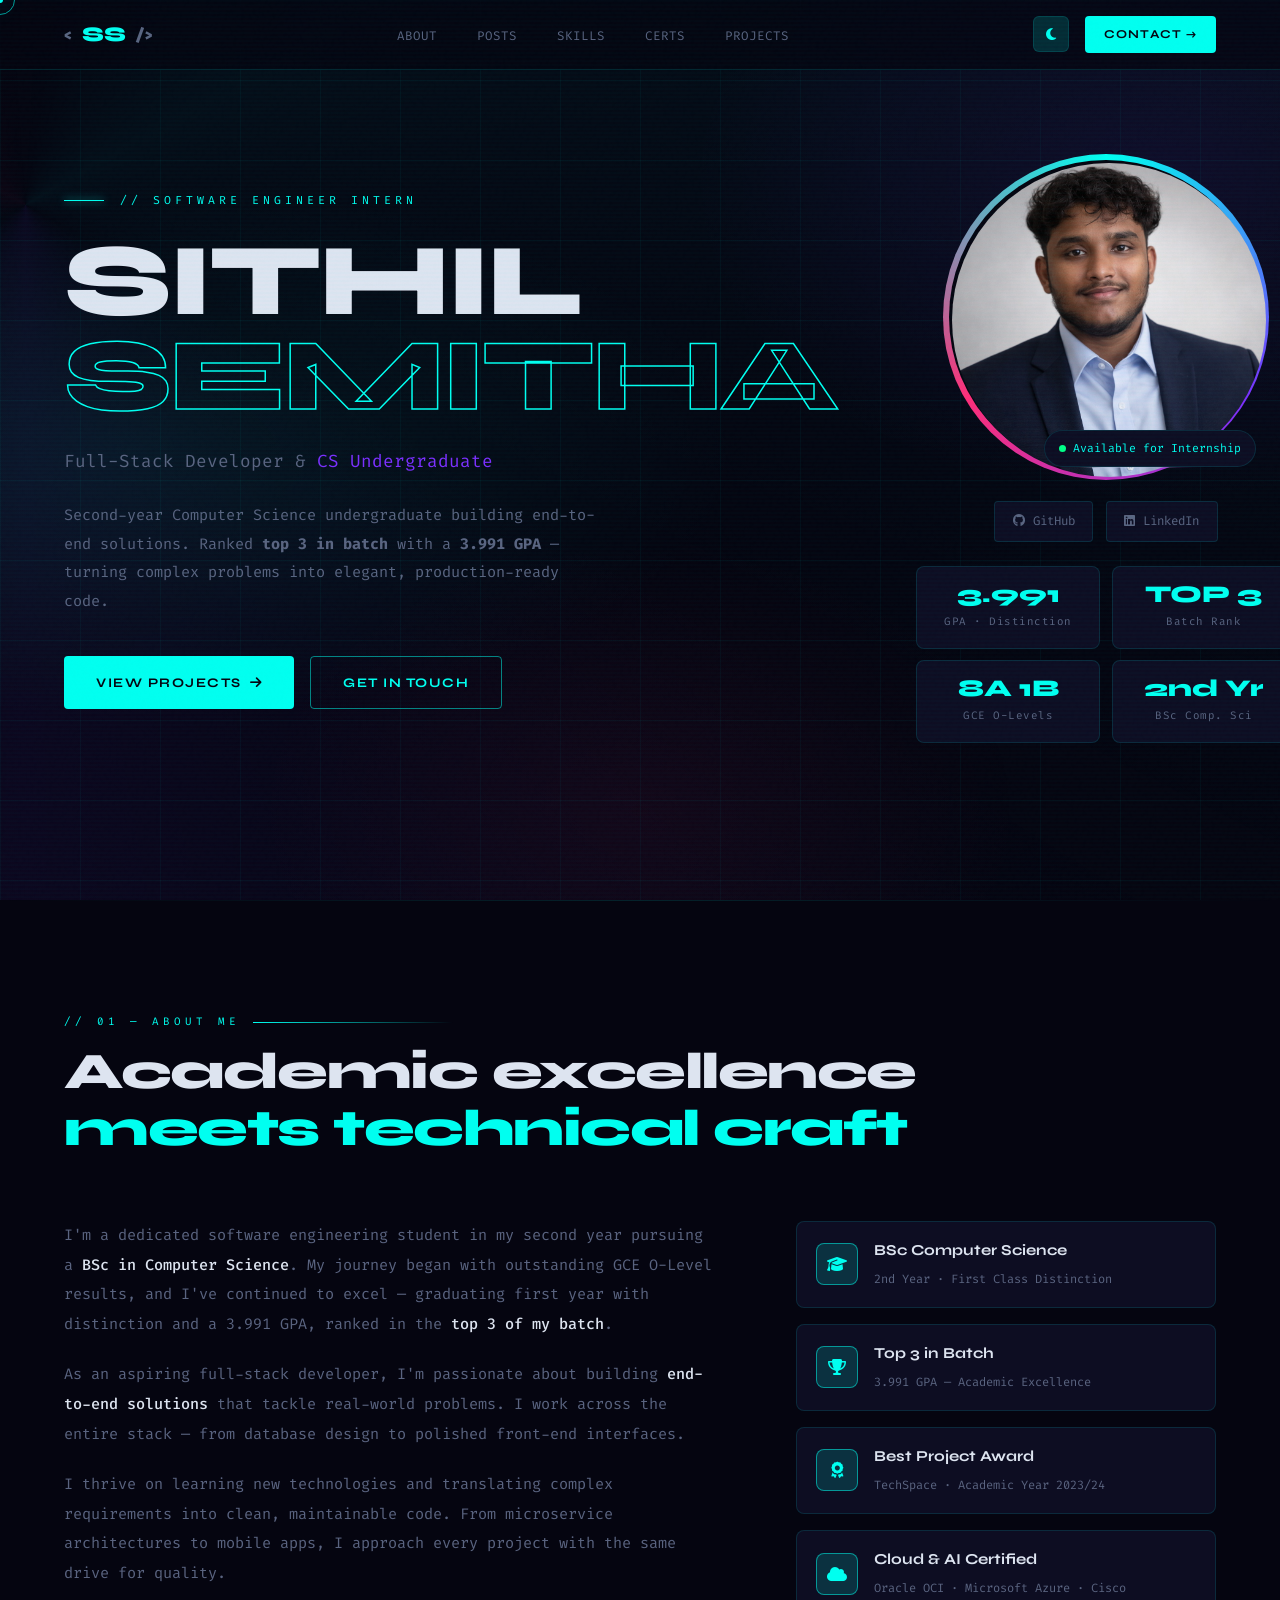
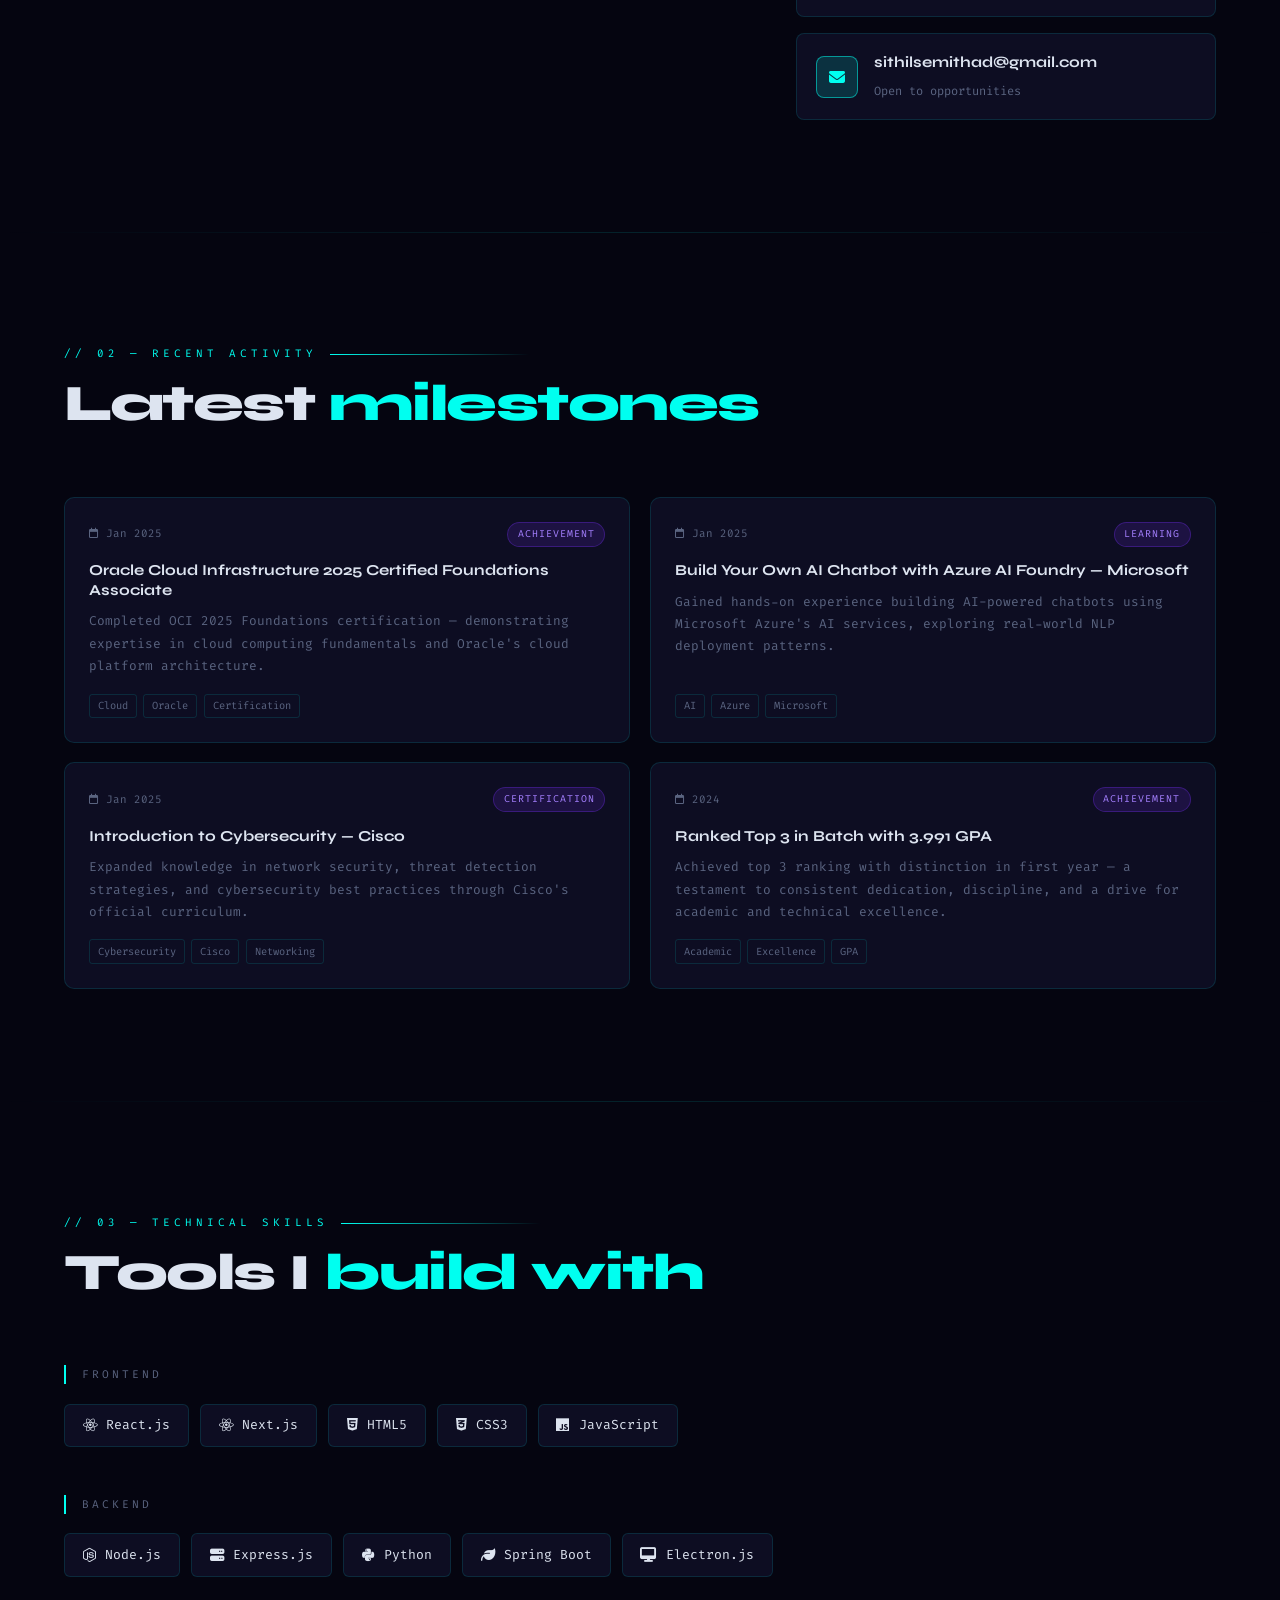
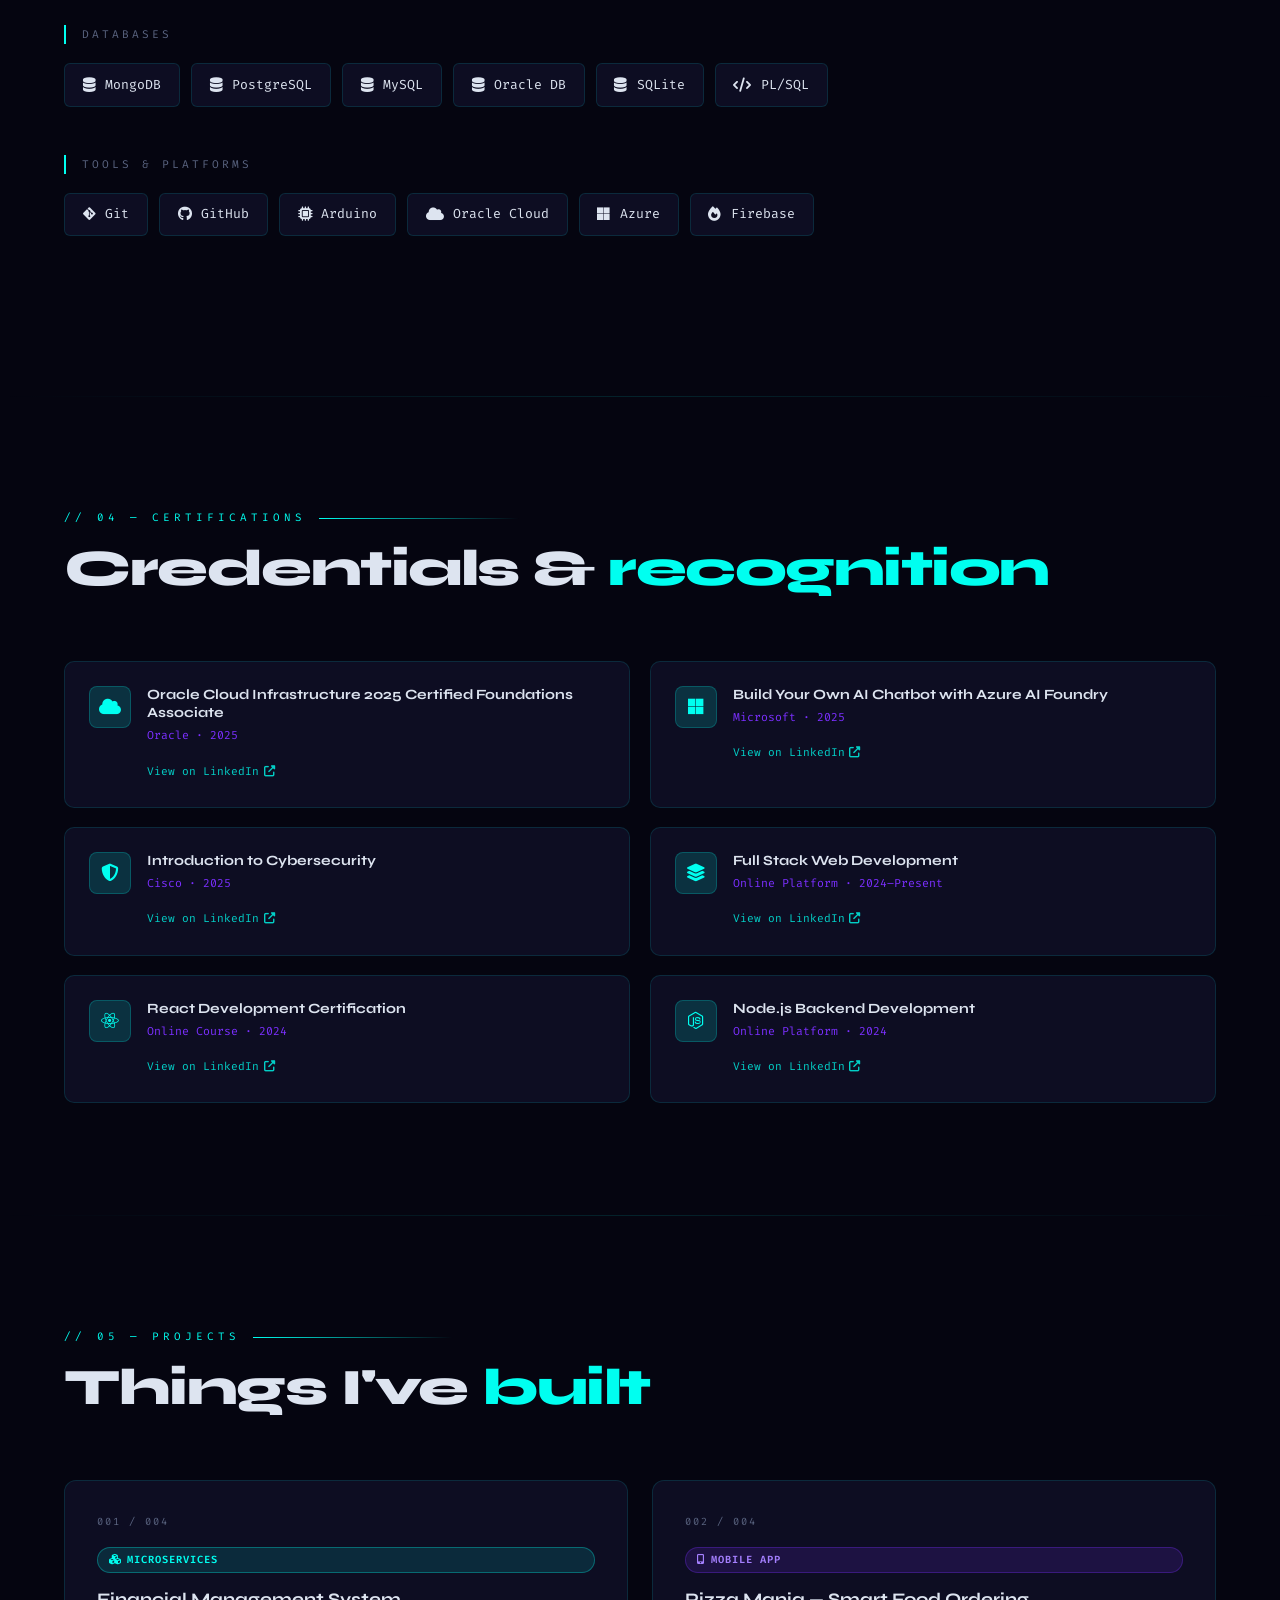
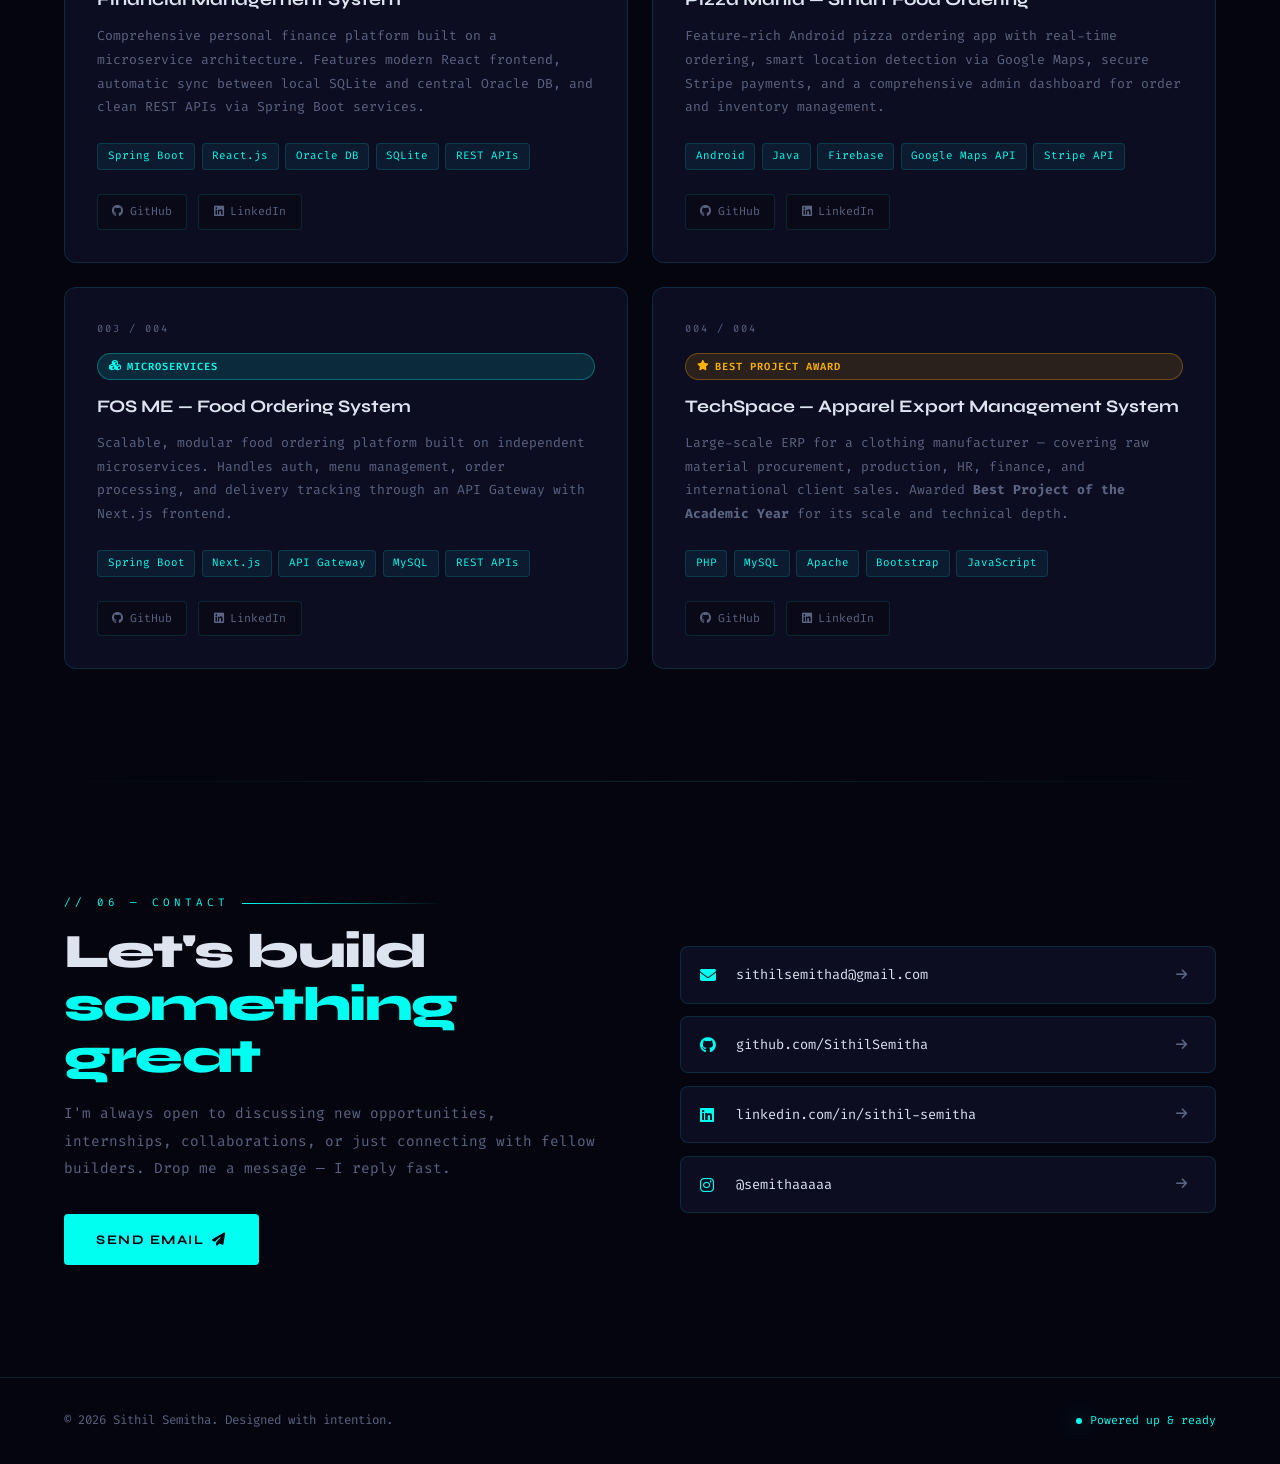
==== commit c274c772: "feat: Updated portfolio with custom layout" ====
--- a/index.html
+++ b/index.html
@@ -1,1568 +1,1560 @@
 <!DOCTYPE html>
-<html lang="en">
+<html lang="en" data-theme="dark">
 <head>
     <meta charset="UTF-8">
     <meta name="viewport" content="width=device-width, initial-scale=1.0">
-    <title>Sithil Semitha - Portfolio</title>
-    <link rel="icon" type="image/svg+xml" href="data:image/svg+xml,%3Csvg xmlns='http://www.w3.org/2000/svg' viewBox='0 0 100 100'%3E%3Crect width='100' height='100' rx='20' fill='%23000000'/%3E%3Ctext x='50%25' y='58%25' text-anchor='middle' font-size='55' fill='white' font-family='monospace'%3E%26lt;/%26gt;%3C/text%3E%3C/svg%3E">
-    <link href="https://fonts.googleapis.com/css2?family=Orbitron:wght@400;700;900&family=JetBrains+Mono:wght@300;400;600&display=swap" rel="stylesheet">
+    <title>Sithil Semitha — Software Engineer</title>
+    <link rel="icon" type="image/svg+xml" href="data:image/svg+xml,%3Csvg xmlns='http://www.w3.org/2000/svg' viewBox='0 0 100 100'%3E%3Crect width='100' height='100' rx='12' fill='%23050510'/%3E%3Ctext x='50%25' y='62%25' text-anchor='middle' font-size='52' fill='%2300fff0' font-family='monospace'%3ESS%3C/text%3E%3C/svg%3E">
+    <link href="https://fonts.googleapis.com/css2?family=Syne:wght@400;500;600;700;800&family=Fira+Code:wght@300;400;500;600&display=swap" rel="stylesheet">
     <link rel="stylesheet" href="https://cdnjs.cloudflare.com/ajax/libs/font-awesome/6.5.1/css/all.min.css">
     <style>
+        /* ── DESIGN TOKENS ── */
         :root {
-            --bg-primary: #0a0e27;
-            --bg-secondary: #141937;
-            --accent-cyan: #00f5ff;
-            --accent-purple: #b537f2;
-            --accent-pink: #ff006e;
-            --text-primary: #e8edf5;
-            --text-secondary: #8892b0;
-            --glow: rgba(0, 245, 255, 0.4);
+            --ink: #050510;
+            --surface: #090918;
+            --panel: #0d0d22;
+            --border: rgba(0,255,240,0.12);
+            --border-hot: rgba(0,255,240,0.5);
+
+            --volt: #00fff0;         /* electric teal */
+            --volt-dim: rgba(0,255,240,0.15);
+            --charge: #7b2fff;      /* deep violet */
+            --spark: #ff2d78;       /* hot pink accent */
+            --amber: #ffb300;       /* warning gold */
+
+            --text: #dde4f0;
+            --muted: #5a6480;
+
+            --glow-volt: 0 0 20px rgba(0,255,240,0.6), 0 0 60px rgba(0,255,240,0.2);
+            --glow-charge: 0 0 20px rgba(123,47,255,0.6);
         }
 
         [data-theme="light"] {
-            --bg-primary: #f5f7fa;
-            --bg-secondary: #ffffff;
-            --text-primary: #1a1a2e;
-            --text-secondary: #4a5568;
-            --glow: rgba(0, 245, 255, 0.3);
-        }
-
-        [data-theme="light"] .bg-animation {
-            background: 
-                radial-gradient(circle at 20% 50%, rgba(181, 55, 242, 0.05) 0%, transparent 50%),
-                radial-gradient(circle at 80% 80%, rgba(0, 245, 255, 0.05) 0%, transparent 50%),
-                radial-gradient(circle at 40% 20%, rgba(255, 0, 110, 0.04) 0%, transparent 50%);
-        }
-
-        [data-theme="light"] nav {
-            background: rgba(245, 247, 250, 0.9);
-            border-bottom: 1px solid rgba(0, 0, 0, 0.1);
-        }
-
-        [data-theme="light"] .stat-card,
-        [data-theme="light"] .skill-item,
-        [data-theme="light"] .project-card,
-        [data-theme="light"] .post-card,
-        [data-theme="light"] .cert-card,
-        [data-theme="light"] .social-link {
-            background: rgba(255, 255, 255, 0.8);
-            border-color: rgba(0, 0, 0, 0.1);
-        }
-
-        [data-theme="light"] footer {
-            background: rgba(255, 255, 255, 0.8);
-            border-top: 1px solid rgba(0, 0, 0, 0.1);
-        }
-
-        * {
-            margin: 0;
-            padding: 0;
-            box-sizing: border-box;
-        }
+            --ink: #f0f2fa;
+            --surface: #ffffff;
+            --panel: #f5f7ff;
+            --border: rgba(0,100,200,0.15);
+            --border-hot: rgba(0,100,200,0.5);
+            --volt: #0057ff;
+            --volt-dim: rgba(0,87,255,0.1);
+            --charge: #6200ea;
+            --spark: #d50032;
+            --text: #0a0a1a;
+            --muted: #6b7280;
+        }
+
+        /* ── RESET ── */
+        *, *::before, *::after { margin:0; padding:0; box-sizing:border-box; }
+        html { scroll-behavior:smooth; }
 
         body {
-            font-family: 'JetBrains Mono', monospace;
-            background: var(--bg-primary);
-            color: var(--text-primary);
+            font-family: 'Fira Code', monospace;
+            background: var(--ink);
+            color: var(--text);
             overflow-x: hidden;
-            line-height: 1.6;
-        }
-
-        /* Animated Background */
-        .bg-animation {
+            line-height: 1.7;
+            cursor: none;
+        }
+
+        /* ── CUSTOM CURSOR ── */
+        .cursor-dot {
+            width: 6px; height: 6px;
+            background: var(--volt);
+            border-radius: 50%;
             position: fixed;
-            top: 0;
+            top: 0; left: 0;
+            pointer-events: none;
+            z-index: 99999;
+            transform: translate(-50%,-50%);
+            transition: transform 0.1s;
+            box-shadow: var(--glow-volt);
+        }
+        .cursor-ring {
+            width: 30px; height: 30px;
+            border: 1px solid var(--volt);
+            border-radius: 50%;
+            position: fixed;
+            top: 0; left: 0;
+            pointer-events: none;
+            z-index: 99998;
+            transform: translate(-50%,-50%);
+            transition: transform 0.15s ease, width 0.2s, height 0.2s, opacity 0.2s;
+            opacity: 0.6;
+        }
+        .cursor-ring.hovered {
+            width: 50px; height: 50px;
+            opacity: 1;
+            border-color: var(--spark);
+        }
+
+        /* ── NOISE TEXTURE OVERLAY ── */
+        body::before {
+            content: '';
+            position: fixed;
+            inset: 0;
+            background-image: url("data:image/svg+xml,%3Csvg viewBox='0 0 256 256' xmlns='http://www.w3.org/2000/svg'%3E%3Cfilter id='n'%3E%3CfeTurbulence type='fractalNoise' baseFrequency='0.9' numOctaves='4' stitchTiles='stitch'/%3E%3C/filter%3E%3Crect width='100%25' height='100%25' filter='url(%23n)' opacity='0.04'/%3E%3C/svg%3E");
+            pointer-events: none;
+            z-index: 9999;
+            opacity: 0.4;
+        }
+
+        /* ── SCANLINE ── */
+        body::after {
+            content: '';
+            position: fixed;
+            inset: 0;
+            background: repeating-linear-gradient(
+                0deg,
+                transparent,
+                transparent 2px,
+                rgba(0,255,240,0.015) 2px,
+                rgba(0,255,240,0.015) 4px
+            );
+            pointer-events: none;
+            z-index: 9998;
+        }
+
+        /* ── ANIMATED BG ── */
+        .bg-field {
+            position: fixed;
+            inset: 0;
+            z-index: 0;
+            overflow: hidden;
+        }
+        .bg-field::before {
+            content: '';
+            position: absolute;
+            width: 140vmax; height: 140vmax;
+            top: -40vmax; left: -40vmax;
+            background: conic-gradient(
+                from 0deg at 30% 40%,
+                transparent 0deg,
+                rgba(0,255,240,0.04) 60deg,
+                transparent 120deg,
+                rgba(123,47,255,0.06) 180deg,
+                transparent 240deg,
+                rgba(255,45,120,0.03) 300deg,
+                transparent 360deg
+            );
+            animation: spinBg 40s linear infinite;
+        }
+        @keyframes spinBg { to { transform: rotate(360deg); } }
+
+        .bg-field::after {
+            content: '';
+            position: absolute;
+            inset: 0;
+            background:
+                radial-gradient(ellipse 80% 50% at 10% 50%, rgba(0,255,240,0.07) 0%, transparent 60%),
+                radial-gradient(ellipse 60% 60% at 90% 20%, rgba(123,47,255,0.09) 0%, transparent 60%),
+                radial-gradient(ellipse 50% 50% at 50% 90%, rgba(255,45,120,0.05) 0%, transparent 60%);
+        }
+
+        /* Grid lines */
+        .grid-field {
+            position: fixed;
+            inset: 0;
+            z-index: 0;
+            background-image:
+                linear-gradient(rgba(0,255,240,0.04) 1px, transparent 1px),
+                linear-gradient(90deg, rgba(0,255,240,0.04) 1px, transparent 1px);
+            background-size: 80px 80px;
+            perspective: 800px;
+        }
+
+        /* ── NAV ── */
+        nav {
+            position: fixed;
+            top: 0; width: 100%;
+            z-index: 1000;
+            padding: 0 5%;
+            display: flex;
+            align-items: center;
+            justify-content: space-between;
+            height: 70px;
+            background: rgba(5,5,16,0.7);
+            backdrop-filter: blur(16px);
+            border-bottom: 1px solid var(--border);
+            animation: slideDown 0.6s ease both;
+        }
+        @keyframes slideDown { from { transform:translateY(-100%); opacity:0; } }
+
+        .nav-logo {
+            font-family: 'Syne', sans-serif;
+            font-weight: 800;
+            font-size: 1.3rem;
+            color: var(--volt);
+            text-decoration: none;
+            letter-spacing: -0.5px;
+            display: flex;
+            align-items: center;
+            gap: 0.6rem;
+        }
+        .nav-logo .bracket { color: var(--muted); font-size: 1rem; }
+
+        .nav-links {
+            display: flex;
+            list-style: none;
+            gap: 2.5rem;
+        }
+        .nav-links a {
+            font-family: 'Fira Code', monospace;
+            font-size: 0.78rem;
+            color: var(--muted);
+            text-decoration: none;
+            letter-spacing: 1px;
+            text-transform: uppercase;
+            position: relative;
+            transition: color 0.2s;
+        }
+        .nav-links a::before {
+            content: attr(data-num);
+            position: absolute;
+            top: -14px;
             left: 0;
+            font-size: 0.6rem;
+            color: var(--volt);
+            opacity: 0;
+            transition: opacity 0.2s;
+        }
+        .nav-links a:hover { color: var(--volt); }
+        .nav-links a:hover::before { opacity: 1; }
+
+        .nav-right { display: flex; align-items: center; gap: 1rem; }
+
+        .theme-btn {
+            width: 36px; height: 36px;
+            border: 1px solid var(--border);
+            background: var(--volt-dim);
+            color: var(--volt);
+            border-radius: 6px;
+            display: flex; align-items: center; justify-content: center;
+            cursor: pointer;
+            font-size: 0.85rem;
+            transition: all 0.2s;
+        }
+        .theme-btn:hover {
+            border-color: var(--volt);
+            box-shadow: var(--glow-volt);
+        }
+
+        .hire-btn {
+            font-family: 'Syne', sans-serif;
+            font-size: 0.75rem;
+            font-weight: 700;
+            letter-spacing: 1px;
+            text-transform: uppercase;
+            text-decoration: none;
+            color: var(--ink);
+            background: var(--volt);
+            padding: 0.5rem 1.2rem;
+            border-radius: 4px;
+            transition: all 0.2s;
+        }
+        .hire-btn:hover {
+            box-shadow: var(--glow-volt);
+            transform: translateY(-1px);
+        }
+
+        /* ── HERO ── */
+        .hero {
+            min-height: 100vh;
+            display: flex;
+            align-items: center;
+            padding: 0 5%;
+            position: relative;
+            z-index: 1;
+        }
+
+        .hero-inner {
+            max-width: 1300px;
+            margin: 0 auto;
+            width: 100%;
+            display: grid;
+            grid-template-columns: 1fr 380px;
+            gap: 5rem;
+            align-items: center;
+        }
+
+        .hero-label {
+            font-size: 0.72rem;
+            letter-spacing: 4px;
+            text-transform: uppercase;
+            color: var(--volt);
+            margin-bottom: 1.5rem;
+            display: flex;
+            align-items: center;
+            gap: 1rem;
+            animation: fadeUp 0.7s 0.1s both;
+        }
+        .hero-label::before {
+            content: '';
+            width: 40px; height: 1px;
+            background: var(--volt);
+            box-shadow: 0 0 8px var(--volt);
+        }
+
+        .hero-name {
+            font-family: 'Syne', sans-serif;
+            font-size: clamp(3.5rem, 8vw, 6.5rem);
+            font-weight: 800;
+            line-height: 0.92;
+            letter-spacing: -3px;
+            margin-bottom: 1.5rem;
+            animation: fadeUp 0.7s 0.2s both;
+        }
+
+        .hero-name .line-1 { display: block; color: var(--text); }
+        .hero-name .line-2 {
+            display: block;
+            color: transparent;
+            -webkit-text-stroke: 1.5px var(--volt);
+            position: relative;
+        }
+        .hero-name .line-2::after {
+            content: attr(data-text);
+            position: absolute;
+            left: 0;
+            color: var(--volt);
+            opacity: 0;
+            filter: blur(12px);
+            animation: flicker 4s 2s infinite;
+        }
+        @keyframes flicker {
+            0%,95%,100% { opacity:0; }
+            96%,99% { opacity:0.7; }
+        }
+
+        .hero-role {
+            font-size: 1.1rem;
+            color: var(--muted);
+            margin-bottom: 1.5rem;
+            animation: fadeUp 0.7s 0.3s both;
+        }
+        .hero-role span { color: var(--charge); }
+
+        .hero-desc {
+            font-size: 0.95rem;
+            color: var(--muted);
+            max-width: 540px;
+            margin-bottom: 2.5rem;
+            line-height: 1.9;
+            animation: fadeUp 0.7s 0.4s both;
+        }
+
+        .hero-cta {
+            display: flex;
+            gap: 1rem;
+            flex-wrap: wrap;
+            animation: fadeUp 0.7s 0.5s both;
+        }
+
+        .btn-volt {
+            font-family: 'Syne', sans-serif;
+            font-weight: 700;
+            font-size: 0.82rem;
+            letter-spacing: 1.5px;
+            text-transform: uppercase;
+            text-decoration: none;
+            padding: 0.9rem 2rem;
+            border-radius: 4px;
+            transition: all 0.25s;
+            display: inline-flex;
+            align-items: center;
+            gap: 0.5rem;
+        }
+        .btn-volt.filled {
+            background: var(--volt);
+            color: var(--ink);
+        }
+        .btn-volt.filled:hover {
+            box-shadow: var(--glow-volt);
+            transform: translateY(-2px);
+        }
+        .btn-volt.outline {
+            border: 1px solid var(--border-hot);
+            color: var(--volt);
+        }
+        .btn-volt.outline:hover {
+            background: var(--volt-dim);
+            box-shadow: var(--glow-volt);
+        }
+
+        /* Profile card */
+        .profile-card {
+            position: relative;
+            animation: fadeUp 0.7s 0.3s both;
+        }
+
+        .profile-img-wrap {
+            position: relative;
+            width: 320px;
+            height: 320px;
+            margin: 0 auto 1.5rem;
+        }
+        .profile-img-wrap::before {
+            content: '';
+            position: absolute;
+            inset: -3px;
+            border-radius: 50%;
+            background: conic-gradient(var(--volt), var(--charge), var(--spark), var(--volt));
+            animation: rotateBorder 4s linear infinite;
+            z-index: 0;
+        }
+        @keyframes rotateBorder { to { transform: rotate(360deg); } }
+
+        .profile-img-wrap::after {
+            content: '';
+            position: absolute;
+            inset: 0;
+            border-radius: 50%;
+            background: var(--ink);
+            margin: 3px;
+            z-index: 1;
+        }
+
+        .profile-photo {
+            position: relative;
+            z-index: 2;
             width: 100%;
             height: 100%;
-            z-index: -1;
-            background: 
-                radial-gradient(circle at 20% 50%, rgba(181, 55, 242, 0.1) 0%, transparent 50%),
-                radial-gradient(circle at 80% 80%, rgba(0, 245, 255, 0.1) 0%, transparent 50%),
-                radial-gradient(circle at 40% 20%, rgba(255, 0, 110, 0.08) 0%, transparent 50%);
-            animation: bgFloat 20s ease-in-out infinite;
-        }
-
-        @keyframes bgFloat {
-            0%, 100% { transform: scale(1) rotate(0deg); }
-            50% { transform: scale(1.1) rotate(5deg); }
-        }
-
-        /* Grid Pattern Overlay */
-        .grid-overlay {
-            position: fixed;
-            top: 0;
-            left: 0;
-            width: 100%;
-            height: 100%;
-            background-image: 
-                linear-gradient(rgba(0, 245, 255, 0.03) 1px, transparent 1px),
-                linear-gradient(90deg, rgba(0, 245, 255, 0.03) 1px, transparent 1px);
-            background-size: 50px 50px;
-            z-index: -1;
-            opacity: 0.5;
-        }
-
-        /* Navigation */
-        nav {
-            position: fixed;
-            top: 0;
-            width: 100%;
-            padding: 1.5rem 5%;
-            background: rgba(10, 14, 39, 0.8);
-            backdrop-filter: blur(10px);
-            z-index: 1000;
-            border-bottom: 1px solid rgba(0, 245, 255, 0.1);
-            animation: slideDown 0.8s ease-out;
-        }
-
-        @keyframes slideDown {
-            from {
-                transform: translateY(-100%);
-                opacity: 0;
-            }
-            to {
-                transform: translateY(0);
-                opacity: 1;
-            }
-        }
-
-        nav {
-            display: flex;
-            justify-content: space-between;
-            align-items: center;
-        }
-
-        nav ul {
-            list-style: none;
-            display: flex;
+            border-radius: 50%;
+            object-fit: cover;
+            margin: 3px;
+            width: calc(100% - 6px);
+            height: calc(100% - 6px);
+            top: 3px;
+            left: 3px;
+        }
+
+        .profile-badge {
+            position: absolute;
+            bottom: 10px;
+            right: 10px;
+            z-index: 3;
+            background: var(--panel);
+            border: 1px solid var(--border);
+            padding: 0.5rem 0.9rem;
+            border-radius: 30px;
+            font-size: 0.72rem;
+            color: var(--volt);
+            display: flex;
+            align-items: center;
+            gap: 0.4rem;
+            backdrop-filter: blur(8px);
+        }
+        .profile-badge .dot {
+            width: 7px; height: 7px;
+            background: #00ff88;
+            border-radius: 50%;
+            animation: pulse 2s infinite;
+        }
+        @keyframes pulse { 0%,100%{opacity:1;transform:scale(1)} 50%{opacity:0.4;transform:scale(0.8)} }
+
+        .profile-social {
+            display: flex;
+            gap: 0.8rem;
             justify-content: center;
-            gap: 3rem;
-            font-family: 'Orbitron', sans-serif;
+            margin-top: 1.5rem;
+        }
+        .social-chip {
+            display: flex;
+            align-items: center;
+            gap: 0.5rem;
+            padding: 0.55rem 1.1rem;
+            border: 1px solid var(--border);
+            border-radius: 4px;
+            text-decoration: none;
+            color: var(--muted);
+            font-size: 0.78rem;
+            transition: all 0.2s;
+            background: var(--panel);
+        }
+        .social-chip:hover {
+            border-color: var(--volt);
+            color: var(--volt);
+            background: var(--volt-dim);
+        }
+
+        /* Floating stat chips */
+        .stat-chips {
+            display: grid;
+            grid-template-columns: 1fr 1fr;
+            gap: 0.7rem;
+            margin-top: 1.5rem;
+        }
+        .stat-chip {
+            background: var(--panel);
+            border: 1px solid var(--border);
+            padding: 1rem;
+            border-radius: 8px;
+            text-align: center;
+            transition: all 0.2s;
+        }
+        .stat-chip:hover {
+            border-color: var(--volt);
+            box-shadow: 0 0 20px rgba(0,255,240,0.1);
+        }
+        .stat-chip-val {
+            font-family: 'Syne', sans-serif;
+            font-weight: 800;
+            font-size: 1.5rem;
+            color: var(--volt);
+            display: block;
+            line-height: 1;
+        }
+        .stat-chip-lbl {
+            font-size: 0.68rem;
+            color: var(--muted);
+            letter-spacing: 0.5px;
+            margin-top: 0.4rem;
+            display: block;
+        }
+
+        @keyframes fadeUp {
+            from { opacity:0; transform:translateY(24px); }
+            to { opacity:1; transform:translateY(0); }
+        }
+
+        /* ── SECTION WRAPPER ── */
+        .section-wrap {
+            padding: 7rem 5%;
+            position: relative;
+            z-index: 1;
+            max-width: 1300px;
+            margin: 0 auto;
+        }
+
+        .section-head {
+            margin-bottom: 4rem;
+        }
+        .section-eyebrow {
+            font-size: 0.68rem;
+            letter-spacing: 4px;
+            text-transform: uppercase;
+            color: var(--volt);
+            display: flex;
+            align-items: center;
+            gap: 0.8rem;
+            margin-bottom: 0.8rem;
+        }
+        .section-eyebrow::after {
+            content: '';
             flex: 1;
-        }
-
-        .theme-toggle {
-            background: rgba(20, 25, 55, 0.5);
-            border: 2px solid rgba(0, 245, 255, 0.3);
-            color: var(--accent-cyan);
-            width: 50px;
-            height: 50px;
-            border-radius: 50%;
-            display: flex;
-            align-items: center;
-            justify-content: center;
-            cursor: pointer;
-            transition: all 0.3s;
-            font-size: 1.2rem;
-        }
-
-        .theme-toggle:hover {
-            transform: rotate(180deg) scale(1.1);
-            background: var(--accent-cyan);
-            color: var(--bg-primary);
-            box-shadow: 0 5px 20px rgba(0, 245, 255, 0.4);
-        }
-
-        nav a {
-            color: var(--text-secondary);
-            text-decoration: none;
-            font-size: 0.9rem;
-            font-weight: 600;
-            letter-spacing: 1px;
+            height: 1px;
+            background: linear-gradient(90deg, var(--volt), transparent);
+            max-width: 200px;
+        }
+        .section-title {
+            font-family: 'Syne', sans-serif;
+            font-size: clamp(2rem, 4vw, 3.2rem);
+            font-weight: 800;
+            line-height: 1.1;
+            letter-spacing: -1.5px;
+            color: var(--text);
+        }
+        .section-title span { color: var(--volt); }
+
+        /* Divider line between big sections */
+        .section-divider {
+            height: 1px;
+            background: linear-gradient(90deg, transparent, var(--border), transparent);
             position: relative;
-            transition: all 0.3s;
-        }
-
-        nav a::after {
+            z-index: 1;
+        }
+
+        /* ── ABOUT ── */
+        .about-grid {
+            display: grid;
+            grid-template-columns: 1fr 420px;
+            gap: 5rem;
+            align-items: start;
+        }
+
+        .about-text p {
+            font-size: 0.95rem;
+            color: var(--muted);
+            margin-bottom: 1.3rem;
+            line-height: 1.95;
+        }
+        .about-text p strong {
+            color: var(--text);
+            font-weight: 500;
+        }
+
+        .about-highlights {
+            display: flex;
+            flex-direction: column;
+            gap: 1rem;
+        }
+
+        .highlight-item {
+            display: flex;
+            align-items: center;
+            gap: 1rem;
+            padding: 1rem 1.2rem;
+            background: var(--panel);
+            border: 1px solid var(--border);
+            border-radius: 8px;
+            transition: all 0.2s;
+        }
+        .highlight-item:hover {
+            border-color: var(--volt);
+            transform: translateX(4px);
+        }
+        .highlight-icon {
+            width: 42px; height: 42px;
+            border-radius: 8px;
+            background: var(--volt-dim);
+            border: 1px solid var(--border-hot);
+            display: flex; align-items: center; justify-content: center;
+            color: var(--volt);
+            font-size: 1rem;
+            flex-shrink: 0;
+        }
+        .highlight-meta strong {
+            display: block;
+            font-family: 'Syne', sans-serif;
+            font-weight: 700;
+            font-size: 0.95rem;
+            color: var(--text);
+        }
+        .highlight-meta span {
+            font-size: 0.75rem;
+            color: var(--muted);
+        }
+
+        /* ── SKILLS ── */
+        .skills-group {
+            margin-bottom: 3rem;
+        }
+        .skills-group-title {
+            font-size: 0.7rem;
+            letter-spacing: 3px;
+            text-transform: uppercase;
+            color: var(--muted);
+            margin-bottom: 1.2rem;
+            padding-left: 1rem;
+            border-left: 2px solid var(--volt);
+        }
+        .skills-flex {
+            display: flex;
+            flex-wrap: wrap;
+            gap: 0.7rem;
+        }
+        .skill-pill {
+            display: flex;
+            align-items: center;
+            gap: 0.6rem;
+            padding: 0.6rem 1.1rem;
+            background: var(--panel);
+            border: 1px solid var(--border);
+            border-radius: 6px;
+            font-size: 0.82rem;
+            color: var(--text);
+            transition: all 0.2s;
+            position: relative;
+            overflow: hidden;
+        }
+        .skill-pill::before {
             content: '';
             position: absolute;
-            bottom: -5px;
-            left: 0;
-            width: 0;
-            height: 2px;
-            background: linear-gradient(90deg, var(--accent-cyan), var(--accent-purple));
-            transition: width 0.3s;
-        }
-
-        nav a:hover {
-            color: var(--accent-cyan);
-        }
-
-        nav a:hover::after {
-            width: 100%;
-        }
-
-        .nav-logo {
-            display: flex;
-            align-items: center;
-            gap: 0.5rem;
-            font-family: 'Orbitron', sans-serif;
-            font-weight: 900;
-            font-size: 1.2rem;
-            color: var(--accent-cyan);
-            text-decoration: none;
-            transition: all 0.3s;
-            margin-right: 2rem;
-        }
-
-        .nav-logo i {
-            font-size: 1.5rem;
-            background: linear-gradient(135deg, var(--accent-cyan), var(--accent-purple));
-            -webkit-background-clip: text;
-            -webkit-text-fill-color: transparent;
-            background-clip: text;
-        }
-
-        .nav-logo:hover {
-            transform: scale(1.05);
-        }
-
-        .nav-logo:hover i {
-            animation: rotate 2s linear infinite;
-        }
-
-        @keyframes rotate {
-            from { transform: rotate(0deg); }
-            to { transform: rotate(360deg); }
-        }
-
-        /* Hero Section */
-        .hero {
-            min-height: 100vh;
-            display: flex;
-            align-items: center;
-            justify-content: center;
-            padding: 0 5%;
-            position: relative;
-        }
-
-        .hero-content {
-            max-width: 1200px;
-            display: grid;
-            grid-template-columns: 400px 1fr;
-            gap: 4rem;
-            align-items: center;
-            width: 100%;
-        }
-
-        .profile-section {
-            display: flex;
-            flex-direction: column;
-            align-items: center;
-            animation: fadeInUp 0.8s ease-out 0.1s both;
-        }
-
-        .profile-photo {
-            width: 320px;
-            height: 320px;
-            border-radius: 50%;
-            border: 4px solid var(--accent-cyan);
-            margin-bottom: 2rem;
-            overflow: hidden;
-            box-shadow: 0 0 40px var(--glow);
-            animation: float 6s ease-in-out infinite;
-            object-fit: cover;
-            display: block;
-        }
-
-        .profile-social-buttons {
-            display: flex;
-            gap: 1rem;
-            width: 100%;
-            justify-content: center;
-        }
-
-        .profile-social-btn {
-            flex: 1;
-            max-width: 140px;
-            padding: 0.8rem 1.5rem;
-            font-family: 'Orbitron', sans-serif;
-            font-size: 0.85rem;
-            font-weight: 700;
-            text-decoration: none;
-            border: none;
-            cursor: pointer;
-            border-radius: 10px;
-            transition: all 0.3s;
-            letter-spacing: 1px;
-            display: flex;
-            align-items: center;
-            justify-content: center;
-            gap: 0.5rem;
-            text-align: center;
-        }
-
-        .profile-social-btn.github {
-            background: linear-gradient(135deg, #24292e, #181717);
-            color: white;
-            border: 2px solid #24292e;
-        }
-
-        .profile-social-btn.github:hover {
-            transform: translateY(-3px);
-            box-shadow: 0 10px 30px rgba(36, 41, 46, 0.4);
-            border-color: var(--accent-cyan);
-        }
-
-        .profile-social-btn.linkedin {
-            background: linear-gradient(135deg, #0077b5, #005885);
-            color: white;
-            border: 2px solid #0077b5;
-        }
-
-        .profile-social-btn.linkedin:hover {
-            transform: translateY(-3px);
-            box-shadow: 0 10px 30px rgba(0, 119, 181, 0.4);
-            border-color: var(--accent-cyan);
-        }
-
-        .hero-text-content {
-            text-align: left;
-        }
-
-        @keyframes float {
-            0%, 100% { transform: translateY(0px); }
-            50% { transform: translateY(-20px); }
-        }
-
-        .hero-text-content .glitch {
-            font-family: 'Orbitron', sans-serif;
-            font-size: 1rem;
-            font-weight: 700;
-            color: var(--accent-cyan);
-            letter-spacing: 3px;
-            margin-bottom: 1rem;
-            animation: fadeInUp 0.8s ease-out 0.2s both;
-        }
-
-        .hero-text-content h1 {
-            font-family: 'Orbitron', sans-serif;
-            font-size: 5rem;
-            font-weight: 900;
-            margin-bottom: 1rem;
-            background: linear-gradient(135deg, var(--accent-cyan), var(--accent-purple), var(--accent-pink));
-            -webkit-background-clip: text;
-            -webkit-text-fill-color: transparent;
-            background-clip: text;
-            animation: fadeInUp 0.8s ease-out 0.4s both, gradientShift 8s ease infinite;
-            background-size: 200% 200%;
-        }
-
-        @keyframes gradientShift {
-            0%, 100% { background-position: 0% 50%; }
-            50% { background-position: 100% 50%; }
-        }
-
-        .hero-text-content h2 {
-            font-size: 2rem;
-            color: var(--text-secondary);
-            margin-bottom: 2rem;
-            font-weight: 400;
-            animation: fadeInUp 0.8s ease-out 0.6s both;
-        }
-
-        .hero-text-content p {
-            font-size: 1.1rem;
-            color: var(--text-secondary);
-            max-width: 700px;
-            margin: 0 0 2rem 0;
-            animation: fadeInUp 0.8s ease-out 0.8s both;
-        }
-
-        @keyframes fadeInUp {
-            from {
-                opacity: 0;
-                transform: translateY(30px);
-            }
-            to {
-                opacity: 1;
-                transform: translateY(0);
-            }
-        }
-
-        .cta-buttons {
-            display: flex;
-            gap: 1.5rem;
-            justify-content: center;
-            animation: fadeInUp 0.8s ease-out 1s both;
-        }
-
-        .btn {
-            padding: 1rem 2.5rem;
-            font-family: 'Orbitron', sans-serif;
-            font-size: 0.9rem;
-            font-weight: 700;
-            text-decoration: none;
-            border: none;
-            cursor: pointer;
-            position: relative;
-            overflow: hidden;
-            transition: all 0.3s;
-            letter-spacing: 1px;
-        }
-
-        .btn-primary {
-            background: linear-gradient(135deg, var(--accent-cyan), var(--accent-purple));
-            color: white;
-            box-shadow: 0 0 20px var(--glow);
-        }
-
-        .btn-primary:hover {
-            transform: translateY(-3px);
-            box-shadow: 0 0 30px var(--glow);
-        }
-
-        .btn-secondary {
-            background: transparent;
-            color: var(--accent-cyan);
-            border: 2px solid var(--accent-cyan);
-        }
-
-        .btn-secondary:hover {
-            background: var(--accent-cyan);
-            color: var(--bg-primary);
-            transform: translateY(-3px);
-        }
-
-        /* Section Styles */
-        section {
-            padding: 6rem 5%;
-            max-width: 1400px;
-            margin: 0 auto;
-        }
-
-        .section-title {
-            font-family: 'Orbitron', sans-serif;
-            font-size: 3rem;
-            font-weight: 900;
-            text-align: center;
-            margin-bottom: 3rem;
-            position: relative;
-            display: inline-block;
-            width: 100%;
-        }
-
-        .section-title::after {
-            content: '';
-            position: absolute;
-            bottom: -10px;
-            left: 50%;
-            transform: translateX(-50%);
-            width: 100px;
-            height: 4px;
-            background: linear-gradient(90deg, var(--accent-cyan), var(--accent-purple));
-            border-radius: 2px;
-        }
-
-        /* About Section */
-        .about-content {
-            display: grid;
-            grid-template-columns: 1fr 1fr;
-            gap: 4rem;
-            align-items: center;
-        }
-
-        .about-text h3 {
-            font-family: 'Orbitron', sans-serif;
-            font-size: 1.8rem;
-            color: var(--accent-cyan);
-            margin-bottom: 1rem;
-        }
-
-        .about-text p {
-            color: var(--text-secondary);
-            margin-bottom: 1.5rem;
-            font-size: 1rem;
-            line-height: 1.8;
-        }
-
-        .stats {
+            top: 0; left: -100%;
+            width: 100%; height: 100%;
+            background: linear-gradient(90deg, transparent, rgba(0,255,240,0.1), transparent);
+            transition: left 0.4s;
+        }
+        .skill-pill:hover::before { left: 100%; }
+        .skill-pill:hover {
+            border-color: var(--volt);
+            color: var(--volt);
+            box-shadow: 0 0 16px rgba(0,255,240,0.1);
+        }
+        .skill-pill i { font-size: 0.9rem; }
+
+        /* ── PROJECTS ── */
+        .projects-grid {
             display: grid;
             grid-template-columns: repeat(2, 1fr);
-            gap: 2rem;
-            margin-top: 2rem;
-        }
-
-        .stat-card {
-            background: rgba(20, 25, 55, 0.5);
+            gap: 1.5rem;
+        }
+
+        .project-card {
+            background: var(--panel);
+            border: 1px solid var(--border);
+            border-radius: 12px;
             padding: 2rem;
-            border-radius: 15px;
-            border: 1px solid rgba(0, 245, 255, 0.2);
             transition: all 0.3s;
             position: relative;
             overflow: hidden;
-        }
-
-        .stat-card::before {
-            content: '';
-            position: absolute;
-            top: 0;
-            left: 0;
-            width: 100%;
-            height: 100%;
-            background: linear-gradient(135deg, rgba(0, 245, 255, 0.1), transparent);
-            opacity: 0;
-            transition: opacity 0.3s;
-        }
-
-        .stat-card:hover {
-            transform: translateY(-5px);
-            border-color: var(--accent-cyan);
-            box-shadow: 0 10px 30px rgba(0, 245, 255, 0.2);
-        }
-
-        .stat-card:hover::before {
-            opacity: 1;
-        }
-
-        .stat-number {
-            font-family: 'Orbitron', sans-serif;
-            font-size: 2.5rem;
-            font-weight: 900;
-            background: linear-gradient(135deg, var(--accent-cyan), var(--accent-purple));
-            -webkit-background-clip: text;
-            -webkit-text-fill-color: transparent;
-            background-clip: text;
-            display: block;
-            margin-bottom: 0.5rem;
-        }
-
-        .stat-label {
-            color: var(--text-secondary);
-            font-size: 0.9rem;
-        }
-
-        /* Skills Section */
-        .skills-grid {
-            display: grid;
-            grid-template-columns: repeat(auto-fit, minmax(150px, 1fr));
-            gap: 1.5rem;
-            margin-top: 3rem;
-        }
-
-        .skill-item {
-            background: rgba(20, 25, 55, 0.5);
-            padding: 2rem 1rem;
-            border-radius: 15px;
-            border: 1px solid rgba(0, 245, 255, 0.1);
-            text-align: center;
-            transition: all 0.3s;
-            position: relative;
-            overflow: hidden;
             display: flex;
             flex-direction: column;
-            align-items: center;
-            justify-content: center;
-        }
-
-        .skill-item::before {
-            content: '';
-            position: absolute;
-            top: 0;
-            left: -100%;
-            width: 100%;
-            height: 100%;
-            background: linear-gradient(90deg, transparent, rgba(0, 245, 255, 0.2), transparent);
-            transition: left 0.5s;
-        }
-
-        .skill-item:hover::before {
-            left: 100%;
-        }
-
-        .skill-item:hover {
-            transform: translateY(-10px);
-            border-color: var(--accent-cyan);
-            box-shadow: 0 10px 30px rgba(0, 245, 255, 0.2);
-        }
-
-        .skill-icon {
-            font-size: 2.5rem;
-            margin-bottom: 1rem;
-            width: 60px;
-            height: 60px;
-            display: flex;
-            align-items: center;
-            justify-content: center;
-        }
-
-        .skill-icon i {
-            font-size: 2.5rem;
-        }
-
-        .skill-name {
-            font-family: 'Orbitron', sans-serif;
-            font-weight: 700;
-            color: var(--text-primary);
-            font-size: 0.9rem;
-        }
-
-        /* Projects Section */
-        .projects-grid {
-            display: grid;
-            grid-template-columns: repeat(auto-fit, minmax(350px, 1fr));
-            gap: 2rem;
-            margin-top: 3rem;
-        }
-
-        .project-card {
-            background: rgba(20, 25, 55, 0.5);
-            border-radius: 20px;
-            overflow: hidden;
-            border: 1px solid rgba(0, 245, 255, 0.1);
-            transition: all 0.4s;
-            position: relative;
-        }
-
+        }
         .project-card::before {
             content: '';
             position: absolute;
-            top: 0;
-            left: 0;
-            width: 100%;
-            height: 100%;
-            background: linear-gradient(135deg, rgba(0, 245, 255, 0.1), rgba(181, 55, 242, 0.1));
-            opacity: 0;
-            transition: opacity 0.4s;
-        }
-
+            top: 0; left: 0;
+            width: 3px; height: 0;
+            background: linear-gradient(180deg, var(--volt), var(--charge));
+            transition: height 0.3s;
+        }
+        .project-card:hover::before { height: 100%; }
         .project-card:hover {
-            transform: translateY(-10px);
-            border-color: var(--accent-cyan);
-            box-shadow: 0 20px 50px rgba(0, 245, 255, 0.3);
-        }
-
-        .project-card:hover::before {
-            opacity: 1;
-        }
-
-        .project-content {
-            padding: 2rem;
+            border-color: rgba(0,255,240,0.3);
+            transform: translateY(-4px);
+            box-shadow: 0 20px 40px rgba(0,0,0,0.4), 0 0 40px rgba(0,255,240,0.08);
+        }
+
+        .project-number {
+            font-size: 0.65rem;
+            letter-spacing: 2px;
+            color: var(--muted);
+            margin-bottom: 1rem;
+            font-family: 'Fira Code', monospace;
+        }
+        .project-tag {
+            display: inline-flex;
+            align-items: center;
+            gap: 0.3rem;
+            padding: 0.2rem 0.7rem;
+            border-radius: 20px;
+            font-size: 0.65rem;
+            letter-spacing: 1px;
+            text-transform: uppercase;
+            font-weight: 600;
+            margin-bottom: 1rem;
+        }
+        .tag-micro { background: rgba(0,255,240,0.12); color: var(--volt); border: 1px solid rgba(0,255,240,0.3); }
+        .tag-mobile { background: rgba(123,47,255,0.15); color: #a580ff; border: 1px solid rgba(123,47,255,0.3); }
+        .tag-full { background: rgba(255,45,120,0.12); color: var(--spark); border: 1px solid rgba(255,45,120,0.3); }
+        .tag-featured { background: rgba(255,179,0,0.12); color: var(--amber); border: 1px solid rgba(255,179,0,0.3); }
+
+        .project-card h3 {
+            font-family: 'Syne', sans-serif;
+            font-weight: 700;
+            font-size: 1.1rem;
+            color: var(--text);
+            margin-bottom: 0.8rem;
+            line-height: 1.3;
+        }
+        .project-card p {
+            font-size: 0.82rem;
+            color: var(--muted);
+            line-height: 1.8;
+            flex: 1;
+            margin-bottom: 1.5rem;
+        }
+
+        .tech-row {
+            display: flex;
+            flex-wrap: wrap;
+            gap: 0.4rem;
+            margin-bottom: 1.5rem;
+        }
+        .tech-chip {
+            padding: 0.2rem 0.6rem;
+            background: rgba(0,255,240,0.06);
+            border: 1px solid rgba(0,255,240,0.15);
+            color: var(--volt);
+            font-size: 0.68rem;
+            border-radius: 4px;
+        }
+
+        .project-links {
+            display: flex;
+            gap: 0.7rem;
+        }
+        .link-btn {
+            display: inline-flex;
+            align-items: center;
+            gap: 0.4rem;
+            padding: 0.45rem 0.9rem;
+            border: 1px solid var(--border);
+            border-radius: 4px;
+            text-decoration: none;
+            color: var(--muted);
+            font-size: 0.72rem;
+            transition: all 0.2s;
+            background: var(--surface);
+        }
+        .link-btn:hover {
+            border-color: var(--volt);
+            color: var(--volt);
+        }
+
+        /* ── CERTS & POSTS ── */
+        .two-col {
+            display: grid;
+            grid-template-columns: 1fr 1fr;
+            gap: 1.2rem;
+        }
+
+        .cert-card {
+            background: var(--panel);
+            border: 1px solid var(--border);
+            border-radius: 10px;
+            padding: 1.5rem;
+            transition: all 0.2s;
+            display: flex;
+            gap: 1rem;
+            align-items: flex-start;
+        }
+        .cert-card:hover {
+            border-color: var(--volt);
+            box-shadow: 0 0 20px rgba(0,255,240,0.08);
+        }
+        .cert-icon-wrap {
+            width: 42px; height: 42px;
+            border-radius: 8px;
+            background: var(--volt-dim);
+            display: flex; align-items: center; justify-content: center;
+            color: var(--volt);
+            font-size: 1.1rem;
+            flex-shrink: 0;
+            border: 1px solid rgba(0,255,240,0.2);
+        }
+        .cert-body strong {
+            display: block;
+            font-family: 'Syne', sans-serif;
+            font-weight: 700;
+            font-size: 0.88rem;
+            color: var(--text);
+            margin-bottom: 0.25rem;
+            line-height: 1.3;
+        }
+        .cert-body .cert-org {
+            font-size: 0.72rem;
+            color: var(--charge);
+            margin-bottom: 0.6rem;
+        }
+        .cert-body a {
+            font-size: 0.7rem;
+            color: var(--volt);
+            text-decoration: none;
+            display: inline-flex;
+            align-items: center;
+            gap: 0.3rem;
+            opacity: 0.8;
+            transition: opacity 0.2s;
+        }
+        .cert-body a:hover { opacity: 1; }
+
+        /* Posts */
+        .post-card {
+            background: var(--panel);
+            border: 1px solid var(--border);
+            border-radius: 10px;
+            padding: 1.5rem;
+            transition: all 0.2s;
+            display: flex;
+            flex-direction: column;
+        }
+        .post-card:hover {
+            border-color: var(--charge);
+            box-shadow: 0 0 20px rgba(123,47,255,0.08);
+        }
+        .post-meta {
+            display: flex;
+            justify-content: space-between;
+            align-items: center;
+            margin-bottom: 0.9rem;
+        }
+        .post-date { font-size: 0.68rem; color: var(--muted); }
+        .post-cat {
+            font-size: 0.62rem;
+            letter-spacing: 1px;
+            text-transform: uppercase;
+            padding: 0.2rem 0.6rem;
+            border-radius: 20px;
+            background: rgba(123,47,255,0.15);
+            color: #a580ff;
+            border: 1px solid rgba(123,47,255,0.3);
+        }
+        .post-card h4 {
+            font-family: 'Syne', sans-serif;
+            font-weight: 700;
+            font-size: 0.95rem;
+            color: var(--text);
+            margin-bottom: 0.6rem;
+            line-height: 1.3;
+        }
+        .post-card p {
+            font-size: 0.8rem;
+            color: var(--muted);
+            line-height: 1.75;
+            flex: 1;
+            margin-bottom: 1rem;
+        }
+        .post-tags { display: flex; gap: 0.4rem; flex-wrap: wrap; }
+        .post-tag {
+            font-size: 0.65rem;
+            color: var(--muted);
+            padding: 0.15rem 0.5rem;
+            border: 1px solid var(--border);
+            border-radius: 3px;
+        }
+
+        /* ── CONTACT ── */
+        .contact-inner {
+            display: grid;
+            grid-template-columns: 1fr 1fr;
+            gap: 5rem;
+            align-items: center;
+        }
+
+        .contact-text h2 {
+            font-family: 'Syne', sans-serif;
+            font-size: clamp(2rem, 4vw, 3rem);
+            font-weight: 800;
+            letter-spacing: -1.5px;
+            margin-bottom: 1rem;
+            line-height: 1.1;
+        }
+        .contact-text h2 span { color: var(--volt); }
+        .contact-text p {
+            font-size: 0.9rem;
+            color: var(--muted);
+            line-height: 1.9;
+            margin-bottom: 2rem;
+        }
+
+        .contact-links {
+            display: flex;
+            flex-direction: column;
+            gap: 0.8rem;
+        }
+        .contact-link-item {
+            display: flex;
+            align-items: center;
+            gap: 1rem;
+            padding: 1rem 1.2rem;
+            background: var(--panel);
+            border: 1px solid var(--border);
+            border-radius: 8px;
+            text-decoration: none;
+            transition: all 0.2s;
+            color: var(--text);
+        }
+        .contact-link-item:hover {
+            border-color: var(--volt);
+            transform: translateX(6px);
+        }
+        .contact-link-item i { color: var(--volt); width: 20px; }
+        .contact-link-item span { font-size: 0.85rem; }
+        .contact-link-item .arrow { margin-left: auto; color: var(--muted); font-size: 0.8rem; transition: color 0.2s; }
+        .contact-link-item:hover .arrow { color: var(--volt); }
+
+        /* ── FOOTER ── */
+        footer {
             position: relative;
             z-index: 1;
-        }
-
-        .project-tag {
-            display: inline-block;
-            padding: 0.3rem 1rem;
-            background: linear-gradient(135deg, var(--accent-cyan), var(--accent-purple));
-            color: white;
-            font-size: 0.75rem;
-            font-weight: 700;
-            border-radius: 20px;
-            margin-bottom: 1rem;
-            font-family: 'Orbitron', sans-serif;
-            letter-spacing: 1px;
-        }
-
-        .project-card h3 {
-            font-family: 'Orbitron', sans-serif;
-            font-size: 1.5rem;
-            margin-bottom: 1rem;
-            color: var(--text-primary);
-        }
-
-        .project-card p {
-            color: var(--text-secondary);
-            margin-bottom: 1.5rem;
-            line-height: 1.8;
-        }
-
-        .tech-stack {
-            display: flex;
+            border-top: 1px solid var(--border);
+            padding: 2rem 5%;
+            display: flex;
+            justify-content: space-between;
+            align-items: center;
+        }
+        footer p { font-size: 0.78rem; color: var(--muted); }
+        footer .footer-volt {
+            font-size: 0.72rem;
+            color: var(--volt);
+            display: flex;
+            align-items: center;
             gap: 0.5rem;
-            flex-wrap: wrap;
-        }
-
-        .tech-tag {
-            padding: 0.4rem 1rem;
-            background: rgba(0, 245, 255, 0.1);
-            border: 1px solid rgba(0, 245, 255, 0.3);
-            color: var(--accent-cyan);
-            font-size: 0.75rem;
-            border-radius: 5px;
-            font-family: 'JetBrains Mono', monospace;
-        }
-
-        .project-link {
-            display: inline-block;
-            margin-top: 1rem;
-            padding: 0.6rem 1.5rem;
-            background: linear-gradient(135deg, var(--accent-cyan), var(--accent-purple));
-            color: white;
-            text-decoration: none;
-            border-radius: 25px;
-            font-size: 0.85rem;
-            font-family: 'Orbitron', sans-serif;
-            font-weight: 700;
-            transition: all 0.3s;
-            letter-spacing: 1px;
-            display: inline-flex;
-            align-items: center;
-            gap: 0.5rem;
-        }
-
-        .project-link:hover {
-            transform: translateY(-2px);
-            box-shadow: 0 5px 20px rgba(0, 245, 255, 0.4);
-        }
-
-        /* Contact Section */
-        .contact-content {
-            text-align: center;
-            max-width: 800px;
-            margin: 0 auto;
-        }
-
-        .contact-content p {
-            font-size: 1.2rem;
-            color: var(--text-secondary);
-            margin-bottom: 3rem;
-        }
-
-        .social-links {
-            display: flex;
-            justify-content: center;
-            gap: 2rem;
-            margin-top: 3rem;
-        }
-
-        .social-link {
-            width: 60px;
-            height: 60px;
+        }
+        footer .footer-volt::before {
+            content: '';
+            width: 6px; height: 6px;
+            background: var(--volt);
             border-radius: 50%;
-            background: rgba(20, 25, 55, 0.5);
-            border: 2px solid rgba(0, 245, 255, 0.3);
-            display: flex;
-            align-items: center;
-            justify-content: center;
-            color: var(--accent-cyan);
-            font-size: 1.5rem;
-            transition: all 0.3s;
-            text-decoration: none;
-        }
-
-        .social-link:hover {
-            transform: translateY(-5px) scale(1.1);
-            background: var(--accent-cyan);
-            color: var(--bg-primary);
-            box-shadow: 0 10px 30px rgba(0, 245, 255, 0.4);
-        }
-
-        /* Footer */
-        footer {
-            text-align: center;
-            padding: 2rem;
-            background: rgba(20, 25, 55, 0.5);
-            border-top: 1px solid rgba(0, 245, 255, 0.1);
-            color: var(--text-secondary);
-            font-size: 0.9rem;
-        }
-
-        /* Scroll Animations */
-        .fade-in {
+            box-shadow: var(--glow-volt);
+            animation: pulse 2s infinite;
+        }
+
+        /* ── FADE-IN REVEAL ── */
+        .reveal {
             opacity: 0;
-            transform: translateY(30px);
-            transition: opacity 0.8s ease-out, transform 0.8s ease-out;
-        }
-
-        .fade-in.visible {
+            transform: translateY(28px);
+            transition: opacity 0.7s ease, transform 0.7s ease;
+        }
+        .reveal.visible {
             opacity: 1;
-            transform: translateY(0);
-        }
-
-        /* Certifications Section */
-        .certifications-grid {
-            display: grid;
-            grid-template-columns: repeat(auto-fit, minmax(300px, 1fr));
-            gap: 2rem;
-            margin-top: 3rem;
-        }
-
-        .cert-card {
-            background: rgba(20, 25, 55, 0.5);
-            padding: 2rem;
-            border-radius: 15px;
-            border: 1px solid rgba(0, 245, 255, 0.1);
-            transition: all 0.3s;
-            position: relative;
-            overflow: hidden;
-        }
-
-        .cert-card::before {
-            content: '';
-            position: absolute;
-            top: 0;
-            left: -100%;
-            width: 100%;
-            height: 100%;
-            background: linear-gradient(90deg, transparent, rgba(0, 245, 255, 0.2), transparent);
-            transition: left 0.5s;
-        }
-
-        .cert-card:hover::before {
-            left: 100%;
-        }
-
-        .cert-card:hover {
-            transform: translateY(-5px);
-            border-color: var(--accent-cyan);
-            box-shadow: 0 10px 30px rgba(0, 245, 255, 0.2);
-        }
-
-        .cert-icon {
-            font-size: 3rem;
-            color: var(--accent-cyan);
-            margin-bottom: 1rem;
-            display: block;
-        }
-
-        .cert-title {
-            font-family: 'Orbitron', sans-serif;
-            font-size: 1.3rem;
-            color: var(--text-primary);
-            margin-bottom: 0.5rem;
-            font-weight: 700;
-        }
-
-        .cert-org {
-            color: var(--accent-purple);
-            font-size: 0.9rem;
-            margin-bottom: 0.5rem;
-        }
-
-        .cert-date {
-            color: var(--text-secondary);
-            font-size: 0.85rem;
-            margin-bottom: 1rem;
-        }
-
-        .cert-link {
-            display: inline-block;
-            margin-top: 1rem;
-            padding: 0.5rem 1.5rem;
-            background: linear-gradient(135deg, var(--accent-cyan), var(--accent-purple));
-            color: white;
-            text-decoration: none;
-            border-radius: 25px;
-            font-size: 0.85rem;
-            font-family: 'Orbitron', sans-serif;
-            font-weight: 700;
-            transition: all 0.3s;
-            letter-spacing: 1px;
-        }
-
-        .cert-link:hover {
-            transform: translateY(-2px);
-            box-shadow: 0 5px 20px rgba(0, 245, 255, 0.4);
-        }
-
-        /* Recent Posts Section */
-        .posts-grid {
-            display: grid;
-            grid-template-columns: repeat(auto-fit, minmax(350px, 1fr));
-            gap: 2rem;
-            margin-top: 3rem;
-        }
-
-        .post-card {
-            background: rgba(20, 25, 55, 0.5);
-            border-radius: 20px;
-            overflow: hidden;
-            border: 1px solid rgba(0, 245, 255, 0.1);
-            transition: all 0.4s;
-            position: relative;
-            display: flex;
-            flex-direction: column;
-        }
-
-        .post-card::before {
-            content: '';
-            position: absolute;
-            top: 0;
-            left: 0;
-            width: 100%;
-            height: 100%;
-            background: linear-gradient(135deg, rgba(0, 245, 255, 0.1), rgba(181, 55, 242, 0.1));
-            opacity: 0;
-            transition: opacity 0.4s;
-        }
-
-        .post-card:hover {
-            transform: translateY(-10px);
-            border-color: var(--accent-cyan);
-            box-shadow: 0 20px 50px rgba(0, 245, 255, 0.3);
-        }
-
-        .post-card:hover::before {
-            opacity: 1;
-        }
-
-        .post-content {
-            padding: 2rem;
-            position: relative;
-            z-index: 1;
-            flex: 1;
-            display: flex;
-            flex-direction: column;
-        }
-
-        .post-header {
-            display: flex;
-            justify-content: space-between;
-            align-items: center;
-            margin-bottom: 1rem;
-        }
-
-        .post-date {
-            font-family: 'JetBrains Mono', monospace;
-            font-size: 0.85rem;
-            color: var(--accent-purple);
-            display: flex;
-            align-items: center;
-            gap: 0.5rem;
-        }
-
-        .post-category {
-            display: inline-block;
-            padding: 0.3rem 1rem;
-            background: linear-gradient(135deg, var(--accent-cyan), var(--accent-purple));
-            color: white;
-            font-size: 0.75rem;
-            font-weight: 700;
-            border-radius: 20px;
-            font-family: 'Orbitron', sans-serif;
-            letter-spacing: 1px;
-        }
-
-        .post-card h3 {
-            font-family: 'Orbitron', sans-serif;
-            font-size: 1.5rem;
-            margin-bottom: 1rem;
-            color: var(--text-primary);
-        }
-
-        .post-card p {
-            color: var(--text-secondary);
-            margin-bottom: 1.5rem;
-            line-height: 1.8;
-            flex: 1;
-        }
-
-        .post-footer {
-            display: flex;
-            justify-content: space-between;
-            align-items: center;
-            margin-top: auto;
-            padding-top: 1rem;
-            border-top: 1px solid rgba(0, 245, 255, 0.1);
-        }
-
-        .post-tags {
-            display: flex;
-            gap: 0.5rem;
-            flex-wrap: wrap;
-        }
-
-        .post-tag {
-            padding: 0.3rem 0.8rem;
-            background: rgba(0, 245, 255, 0.1);
-            border: 1px solid rgba(0, 245, 255, 0.3);
-            color: var(--accent-cyan);
-            font-size: 0.7rem;
-            border-radius: 15px;
-            font-family: 'JetBrains Mono', monospace;
-        }
-
-        .post-link {
-            color: var(--accent-cyan);
-            text-decoration: none;
-            font-family: 'Orbitron', sans-serif;
-            font-size: 0.85rem;
-            font-weight: 700;
-            display: flex;
-            align-items: center;
-            gap: 0.5rem;
-            transition: all 0.3s;
-        }
-
-        .post-link:hover {
-            gap: 0.8rem;
-            color: var(--accent-purple);
-        }
-
-        /* Responsive */
-        @media (max-width: 968px) {
-            .hero-content {
-                grid-template-columns: 1fr;
-                text-align: center;
-            }
-
-            .hero-text-content {
-                text-align: center;
-            }
-
-            .hero-text-content h1 { font-size: 3.5rem; }
-            .hero-text-content h2 { font-size: 1.5rem; }
-            .profile-photo { width: 240px; height: 240px; }
-            .profile-social-buttons {
-                max-width: 400px;
-                margin: 0 auto;
-            }
-            .about-content { grid-template-columns: 1fr; }
-            .stats { grid-template-columns: 1fr; }
-            nav ul { gap: 1.5rem; font-size: 0.8rem; }
-            .nav-logo { font-size: 1rem; margin-right: 1rem; }
-            .nav-logo span { display: none; }
-            .cta-buttons { flex-direction: column; }
+            transform: none;
+        }
+        .reveal-delay-1 { transition-delay: 0.1s; }
+        .reveal-delay-2 { transition-delay: 0.2s; }
+        .reveal-delay-3 { transition-delay: 0.3s; }
+
+        /* ── SCROLLBAR ── */
+        ::-webkit-scrollbar { width: 5px; }
+        ::-webkit-scrollbar-track { background: var(--ink); }
+        ::-webkit-scrollbar-thumb { background: var(--volt); border-radius: 3px; }
+
+        /* ── RESPONSIVE ── */
+        @media (max-width: 1024px) {
+            .hero-inner { grid-template-columns: 1fr; gap: 3rem; }
+            .profile-card { order: -1; max-width: 360px; margin: 0 auto; }
+            .about-grid { grid-template-columns: 1fr; gap: 3rem; }
             .projects-grid { grid-template-columns: 1fr; }
-            .posts-grid { grid-template-columns: 1fr; }
-            .certifications-grid { grid-template-columns: 1fr; }
-            nav { flex-direction: row; }
-        }
-
-        @media (max-width: 640px) {
-            .hero h1 { font-size: 2.5rem; }
-            .section-title { font-size: 2rem; }
-            section { padding: 4rem 5%; }
-        }
+            .two-col { grid-template-columns: 1fr; }
+            .contact-inner { grid-template-columns: 1fr; gap: 3rem; }
+        }
+        @media (max-width: 768px) {
+            .nav-links { display: none; }
+            .hero-name { letter-spacing: -2px; }
+            .profile-img-wrap { width: 250px; height: 250px; }
+            footer { flex-direction: column; gap: 0.5rem; text-align: center; }
+        }
+        body { cursor: auto; }
+        @media (pointer: fine) { body { cursor: none; } }
     </style>
 </head>
 <body>
-    <div class="bg-animation"></div>
-    <div class="grid-overlay"></div>
-
+
+    <!-- Custom cursor -->
+    <div class="cursor-dot" id="cursorDot"></div>
+    <div class="cursor-ring" id="cursorRing"></div>
+
+    <!-- Background -->
+    <div class="bg-field"></div>
+    <div class="grid-field"></div>
+
+    <!-- NAV -->
     <nav>
         <a href="#home" class="nav-logo">
-            <i class="fas fa-code"></i>
-            <span>SS</span>
+            <span class="bracket">&lt;</span>SS<span class="bracket">/&gt;</span>
         </a>
-        <ul>
-            <li><a href="#home">HOME</a></li>
-            <li><a href="#about">ABOUT</a></li>
-            <li><a href="#posts">POSTS</a></li>
-            <li><a href="#skills">SKILLS</a></li>
-            <li><a href="#certifications">CERTIFICATIONS</a></li>
-            <li><a href="#projects">PROJECTS</a></li>
-            <li><a href="#contact">CONTACT</a></li>
+        <ul class="nav-links">
+            <li><a href="#about" data-num="01">About</a></li>
+            <li><a href="#posts" data-num="02">Posts</a></li>
+            <li><a href="#skills" data-num="03">Skills</a></li>
+            <li><a href="#certifications" data-num="04">Certs</a></li>
+            <li><a href="#projects" data-num="05">Projects</a></li>
         </ul>
-        <button class="theme-toggle" id="themeToggle" aria-label="Toggle theme">
-            <i class="fas fa-moon"></i>
-        </button>
+        <div class="nav-right">
+            <button class="theme-btn" id="themeToggle" aria-label="Toggle theme">
+                <i class="fas fa-moon" id="themeIcon"></i>
+            </button>
+            <a href="#contact" class="hire-btn">Contact →</a>
+        </div>
     </nav>
 
+    <!-- ── HERO ── -->
     <section class="hero" id="home">
-        <div class="hero-content">
-            <div class="profile-section">
-                <img src="assets/ChatGPT Image Jan 11, 2026, 02_33_54 PM.png" alt="Sithil Semitha" class="profile-photo">
-                <div class="profile-social-buttons">
-                    <a href="https://github.com/SithilSemitha" target="_blank" class="profile-social-btn github">
-                        <i class="fab fa-github"></i>
-                        <span>GitHub</span>
+        <div class="hero-inner">
+            <div class="hero-left">
+                <div class="hero-label">// Software Engineer Intern</div>
+                <h1 class="hero-name">
+                    <span class="line-1">SITHIL</span>
+                    <span class="line-2" data-text="SEMITHA">SEMITHA</span>
+                </h1>
+                <p class="hero-role">
+                    Full-Stack Developer &amp; <span>CS Undergraduate</span>
+                </p>
+                <p class="hero-desc">
+                    Second-year Computer Science undergraduate building end-to-end solutions.
+                    Ranked <strong>top 3 in batch</strong> with a <strong>3.991 GPA</strong> —
+                    turning complex problems into elegant, production-ready code.
+                </p>
+                <div class="hero-cta">
+                    <a href="#projects" class="btn-volt filled">View Projects <i class="fas fa-arrow-right"></i></a>
+                    <a href="#contact" class="btn-volt outline">Get In Touch</a>
+                </div>
+            </div>
+
+            <div class="profile-card">
+                <div class="profile-img-wrap">
+                    <img src="assets/ChatGPT Image Jan 11, 2026, 02_33_54 PM.png"
+                         alt="Sithil Semitha"
+                         class="profile-photo"
+                         onerror="this.style.display='none'">
+                    <div class="profile-badge">
+                        <div class="dot"></div>
+                        Available for Internship
+                    </div>
+                </div>
+                <div class="profile-social">
+                    <a href="https://github.com/SithilSemitha" target="_blank" class="social-chip">
+                        <i class="fab fa-github"></i> GitHub
                     </a>
-                    <a href="https://www.linkedin.com/in/sithil-semitha/" target="_blank" class="profile-social-btn linkedin">
-                        <i class="fab fa-linkedin"></i>
-                        <span>LinkedIn</span>
+                    <a href="https://www.linkedin.com/in/sithil-semitha/" target="_blank" class="social-chip">
+                        <i class="fab fa-linkedin"></i> LinkedIn
                     </a>
                 </div>
-            </div>
-            <div class="hero-text-content">
-                <div class="glitch">FULL STACK DEVELOPER</div>
-                <h1>SITHIL SEMITHA</h1>
-                <h2>Building the Future, One Line at a Time</h2>
-                <p>Second-year Computer Science undergraduate with a passion for creating innovative full-stack solutions. Top 3 in batch with 3.991 GPA and a distinction in first year.</p>
-                <div class="cta-buttons">
-                    <a href="#projects" class="btn btn-primary">VIEW PROJECTS</a>
-                    <a href="#contact" class="btn btn-secondary">GET IN TOUCH</a>
+                <div class="stat-chips">
+                    <div class="stat-chip">
+                        <span class="stat-chip-val">3.991</span>
+                        <span class="stat-chip-lbl">GPA · Distinction</span>
+                    </div>
+                    <div class="stat-chip">
+                        <span class="stat-chip-val">TOP 3</span>
+                        <span class="stat-chip-lbl">Batch Rank</span>
+                    </div>
+                    <div class="stat-chip">
+                        <span class="stat-chip-val">8A 1B</span>
+                        <span class="stat-chip-lbl">GCE O-Levels</span>
+                    </div>
+                    <div class="stat-chip">
+                        <span class="stat-chip-val">2nd Yr</span>
+                        <span class="stat-chip-lbl">BSc Comp. Sci</span>
+                    </div>
                 </div>
             </div>
         </div>
     </section>
 
-    <section id="about">
-        <h2 class="section-title fade-in">About Me</h2>
-        <div class="about-content">
-            <div class="about-text fade-in">
-                <h3>Academic Excellence Meets Technical Prowess</h3>
-                <p>I'm a dedicated software engineering student currently in my second year pursuing a BSc in Computer Science. My journey began with exceptional GCE O-Level results (8 A's and 1 B), and I've continued to excel academically, graduating first year with distinction and a 3.991 GPA.</p>
-                <p>As an aspiring full-stack developer, I'm passionate about building end-to-end solutions that solve real-world problems. I thrive on learning new technologies, tackling complex challenges, and creating applications that make a difference.</p>
-                <p>Currently ranked in the top 3 within my batch, I'm committed to maintaining excellence while expanding my skill set across the entire development stack.</p>
-            </div>
-            <div class="stats fade-in">
-                <div class="stat-card">
-                    <span class="stat-number">3.991</span>
-                    <span class="stat-label">GPA (Distinction)</span>
-                </div>
-                <div class="stat-card">
-                    <span class="stat-number">TOP 3</span>
-                    <span class="stat-label">Batch Ranking</span>
-                </div>
-                <div class="stat-card">
-                    <span class="stat-number">8A 1B</span>
-                    <span class="stat-label">GCE O-Levels</span>
-                </div>
-                <div class="stat-card">
-                    <span class="stat-number">2nd Year</span>
-                    <span class="stat-label">BSc Computer Science</span>
-                </div>
-            </div>
+    <div class="section-divider"></div>
+
+    <!-- ── ABOUT ── -->
+    <div class="section-wrap" id="about">
+        <div class="section-head reveal">
+            <div class="section-eyebrow">// 01 — About Me</div>
+            <h2 class="section-title">Academic excellence<br><span>meets technical craft</span></h2>
         </div>
-    </section>
-
-    <section id="posts">
-        <h2 class="section-title fade-in">Recent Posts</h2>
-        <div class="posts-grid">
-            <div class="post-card fade-in">
-                <div class="post-content">
-                    <div class="post-header">
-                        <div class="post-date">
-                            <i class="far fa-calendar"></i>
-                            <span>January 2025</span>
-                        </div>
-                        <span class="post-category">Achievement</span>
+        <div class="about-grid">
+            <div class="about-text reveal">
+                <p>I'm a dedicated software engineering student in my second year pursuing a <strong>BSc in Computer Science</strong>. My journey began with outstanding GCE O-Level results, and I've continued to excel — graduating first year with distinction and a 3.991 GPA, ranked in the <strong>top 3 of my batch</strong>.</p>
+                <p>As an aspiring full-stack developer, I'm passionate about building <strong>end-to-end solutions</strong> that tackle real-world problems. I work across the entire stack — from database design to polished front-end interfaces.</p>
+                <p>I thrive on learning new technologies and translating complex requirements into clean, maintainable code. From microservice architectures to mobile apps, I approach every project with the same drive for quality.</p>
+            </div>
+            <div class="about-highlights reveal reveal-delay-1">
+                <div class="highlight-item">
+                    <div class="highlight-icon"><i class="fas fa-graduation-cap"></i></div>
+                    <div class="highlight-meta">
+                        <strong>BSc Computer Science</strong>
+                        <span>2nd Year · First Class Distinction</span>
                     </div>
-                    <h3>Earned Oracle Cloud Infrastructure Certification</h3>
-                    <p>Successfully completed and certified in Oracle Cloud Infrastructure 2025 Certified Foundations Associate. This certification demonstrates expertise in cloud computing fundamentals and Oracle's cloud platform.</p>
-                    <div class="post-footer">
-                        <div class="post-tags">
-                            <span class="post-tag">Cloud Computing</span>
-                            <span class="post-tag">Oracle</span>
-                            <span class="post-tag">Certification</span>
-                        </div>
-                        <a href="https://www.linkedin.com/in/sithil-semitha/" target="_blank" class="post-link">Read More <i class="fas fa-arrow-right"></i></a>
+                </div>
+                <div class="highlight-item">
+                    <div class="highlight-icon"><i class="fas fa-trophy"></i></div>
+                    <div class="highlight-meta">
+                        <strong>Top 3 in Batch</strong>
+                        <span>3.991 GPA — Academic Excellence</span>
                     </div>
                 </div>
-            </div>
-
-            <div class="post-card fade-in">
-                <div class="post-content">
-                    <div class="post-header">
-                        <div class="post-date">
-                            <i class="far fa-calendar"></i>
-                            <span>January 2025</span>
-                        </div>
-                        <span class="post-category">Engagement</span>
+                <div class="highlight-item">
+                    <div class="highlight-icon"><i class="fas fa-award"></i></div>
+                    <div class="highlight-meta">
+                        <strong>Best Project Award</strong>
+                        <span>TechSpace · Academic Year 2023/24</span>
                     </div>
-                    <h3>Completed Microsoft Azure AI Chatbot Course</h3>
-                    <p>Finished the "Build Your Own AI Chatbot with Azure AI Foundary" course from Microsoft. Gained hands-on experience in AI development and chatbot creation using Azure's AI services.</p>
-                    <div class="post-footer">
-                        <div class="post-tags">
-                            <span class="post-tag">AI</span>
-                            <span class="post-tag">Azure</span>
-                            <span class="post-tag">Microsoft</span>
-                        </div>
-                        <a href="https://www.linkedin.com/in/sithil-semitha/" target="_blank" class="post-link">Read More <i class="fas fa-arrow-right"></i></a>
+                </div>
+                <div class="highlight-item">
+                    <div class="highlight-icon"><i class="fas fa-cloud"></i></div>
+                    <div class="highlight-meta">
+                        <strong>Cloud & AI Certified</strong>
+                        <span>Oracle OCI · Microsoft Azure · Cisco</span>
                     </div>
                 </div>
-            </div>
-
-            <div class="post-card fade-in">
-                <div class="post-content">
-                    <div class="post-header">
-                        <div class="post-date">
-                            <i class="far fa-calendar"></i>
-                            <span>January 2025</span>
-                        </div>
-                        <span class="post-category">Achievement</span>
+                <div class="highlight-item">
+                    <div class="highlight-icon"><i class="fas fa-envelope"></i></div>
+                    <div class="highlight-meta">
+                        <strong>sithilsemithad@gmail.com</strong>
+                        <span>Open to opportunities</span>
                     </div>
-                    <h3>Cybersecurity Certification from Cisco</h3>
-                    <p>Completed the Introduction to Cybersecurity course from Cisco, expanding knowledge in network security, threat detection, and cybersecurity best practices.</p>
-                    <div class="post-footer">
-                        <div class="post-tags">
-                            <span class="post-tag">Cybersecurity</span>
-                            <span class="post-tag">Cisco</span>
-                            <span class="post-tag">Security</span>
-                        </div>
-                        <a href="https://www.linkedin.com/in/sithil-semitha/" target="_blank" class="post-link">Read More <i class="fas fa-arrow-right"></i></a>
-                    </div>
-                </div>
-            </div>
-
-            <div class="post-card fade-in">
-                <div class="post-content">
-                    <div class="post-header">
-                        <div class="post-date">
-                            <i class="far fa-calendar"></i>
-                            <span>2024</span>
-                        </div>
-                        <span class="post-category">Achievement</span>
-                    </div>
-                    <h3>Top 3 Ranking in Batch</h3>
-                    <p>Achieved top 3 ranking in my batch with a 3.991 GPA and distinction in first year. This achievement reflects dedication to academic excellence and continuous learning.</p>
-                    <div class="post-footer">
-                        <div class="post-tags">
-                            <span class="post-tag">Academic</span>
-                            <span class="post-tag">Achievement</span>
-                            <span class="post-tag">Excellence</span>
-                        </div>
-                        <a href="https://www.linkedin.com/in/sithil-semitha/" target="_blank" class="post-link">Read More <i class="fas fa-arrow-right"></i></a>
-                    </div>
-                </div>
-            </div>
-        </div>
-    </section>
-
-    <section id="skills">
-        <h2 class="section-title fade-in">Technical Skills</h2>
-        <div class="skills-grid">
-            <div class="skill-item fade-in">
-                <div class="skill-icon"><i class="fab fa-react"></i></div>
-                <div class="skill-name">React</div>
-            </div>
-            <div class="skill-item fade-in">
-                <div class="skill-icon"><i class="fab fa-node-js"></i></div>
-                <div class="skill-name">Node.js</div>
-            </div>
-            <div class="skill-item fade-in">
-                <div class="skill-icon"><i class="fab fa-python"></i></div>
-                <div class="skill-name">Python</div>
-            </div>
-            <div class="skill-item fade-in">
-                <div class="skill-icon"><i class="fab fa-js"></i></div>
-                <div class="skill-name">JavaScript</div>
-            </div>
-            <div class="skill-item fade-in">
-                <div class="skill-icon"><i class="fas fa-database"></i></div>
-                <div class="skill-name">MongoDB</div>
-            </div>
-            <div class="skill-item fade-in">
-                <div class="skill-icon"><i class="fas fa-database"></i></div>
-                <div class="skill-name">PostgreSQL</div>
-            </div>
-            <div class="skill-item fade-in">
-                <div class="skill-icon"><i class="fab fa-html5"></i></div>
-                <div class="skill-name">HTML/CSS</div>
-            </div>
-            <div class="skill-item fade-in">
-                <div class="skill-icon"><i class="fab fa-git-alt"></i></div>
-                <div class="skill-name">Git</div>
-            </div>
-            <div class="skill-item fade-in">
-                <div class="skill-icon"><i class="fas fa-server"></i></div>
-                <div class="skill-name">Express.js</div>
-            </div>
-            <div class="skill-item fade-in">
-                <div class="skill-icon"><i class="fas fa-database"></i></div>
-                <div class="skill-name">SQL</div>
-            </div>
-            <div class="skill-item fade-in">
-                <div class="skill-icon"><i class="fas fa-code"></i></div>
-                <div class="skill-name">PL/SQL</div>
-            </div>
-            <div class="skill-item fade-in">
-                <div class="skill-icon"><i class="fab fa-react"></i></div>
-                <div class="skill-name">Next.js</div>
-            </div>
-            <div class="skill-item fade-in">
-                <div class="skill-icon"><i class="fas fa-desktop"></i></div>
-                <div class="skill-name">Electron.js</div>
-            </div>
-            <div class="skill-item fade-in">
-                <div class="skill-icon"><i class="fas fa-microchip"></i></div>
-                <div class="skill-name">Arduino</div>
-            </div>
-        </div>
-    </section>
-
-    <section id="certifications">
-        <h2 class="section-title fade-in">Certifications</h2>
-        <div class="certifications-grid">
-            <div class="cert-card fade-in">
-                <i class="fas fa-certificate cert-icon"></i>
-                <div class="cert-title">Oracle Cloud Infrastructure 2025 Certified Foundations Associate</div>
-                <div class="cert-org">Oracle</div>
-                <div class="cert-date">2025</div>
-                <a href="https://www.linkedin.com/in/sithil-semitha/" target="_blank" class="cert-link">View on LinkedIn</a>
-            </div>
-            <div class="cert-card fade-in">
-                <i class="fas fa-certificate cert-icon"></i>
-                <div class="cert-title">Build Your Own AI Chatbot with Azure AI Foundary</div>
-                <div class="cert-org">Microsoft</div>
-                <div class="cert-date">2025</div>
-                <a href="https://www.linkedin.com/in/sithil-semitha/" target="_blank" class="cert-link">View on LinkedIn</a>
-            </div>
-             <div class="cert-card fade-in">
-                <i class="fas fa-certificate cert-icon"></i>
-                <div class="cert-title">Introduction to Cybersecurity</div>
-                <div class="cert-org">Cisco</div>
-                <div class="cert-date">2025</div>
-                <a href="https://www.linkedin.com/in/sithil-semitha/" target="_blank" class="cert-link">View on LinkedIn</a>
-            </div>
-            <div class="cert-card fade-in">
-                <i class="fas fa-certificate cert-icon"></i>
-                <div class="cert-title">Full Stack Web Development</div>
-                <div class="cert-org">Online Platform</div>
-                <div class="cert-date">2024 - Present</div>
-                <a href="https://www.linkedin.com/in/sithil-semitha/" target="_blank" class="cert-link">View on LinkedIn</a>
-            </div>
-            <div class="cert-card fade-in">
-                <i class="fas fa-certificate cert-icon"></i>
-                <div class="cert-title">React Development</div>
-                <div class="cert-org">Online Course</div>
-                <div class="cert-date">2024</div>
-                <a href="https://www.linkedin.com/in/sithil-semitha/" target="_blank" class="cert-link">View on LinkedIn</a>
-            </div>
-            <div class="cert-card fade-in">
-                <i class="fas fa-certificate cert-icon"></i>
-                <div class="cert-title">Node.js Backend Development</div>
-                <div class="cert-org">Online Platform</div>
-                <div class="cert-date">2024</div>
-                <a href="https://www.linkedin.com/in/sithil-semitha/" target="_blank" class="cert-link">View on LinkedIn</a>
-            </div>
-        </div>
-    </section>
-
-    <section id="projects">
-        <h2 class="section-title fade-in">Featured Projects</h2>
-        <div class="projects-grid">
-           <div class="project-card fade-in">
-    <div class="project-content">
-        <span class="project-tag">Microservices</span>
-        <h3>Financial Management System – Microservice Architecture</h3>
-        <p>
-            Developed a comprehensive Financial Management System that enables users to efficiently manage personal finances.
-            The platform follows a microservice-based architecture with a modern frontend and automatic synchronization
-            between local and central databases.
-        </p>
-        <div class="tech-stack">
-            <span class="tech-tag">Spring Boot</span>
-            <span class="tech-tag">Microservices</span>
-            <span class="tech-tag">React.js</span>
-            <span class="tech-tag">Oracle DB</span>
-            <span class="tech-tag">SQLite</span>
-            <span class="tech-tag">REST APIs</span>
-        </div>
-        <br>
-        <div class="project-links">
-            <a href="https://github.com/Financial-Managements-Syste" 
-               target="_blank" 
-               class="project-link">
-                GitHub Repository <i class="fab fa-github"></i>
-            </a>
-
-            <a href="https://www.linkedin.com/in/sithil-semitha/details/projects/" 
-               target="_blank" 
-               class="project-link">
-                View on LinkedIn <i class="fas fa-external-link-alt"></i>
-            </a>
+                </div>
+            </div>
         </div>
     </div>
-    </div>
-
-            <div class="project-card fade-in">
-    <div class="project-content">
-        <span class="project-tag">Mobile App</span>
-        <h3>Pizza Mania – Smart Pizza Food Ordering App</h3>
-        <p>
-            Developed a feature-rich smart pizza ordering mobile application focused on personalized customer experience
-            and efficient admin-side management. The app supports real-time ordering, smart location detection,
-            secure payments, and comprehensive admin controls.
-        </p>
-
-        <div class="tech-stack">
-            <span class="tech-tag">Android</span>
-            <span class="tech-tag">Java</span>
-            <span class="tech-tag">Firebase</span>
-            <span class="tech-tag">SQLite</span>
-            <span class="tech-tag">Google Maps API</span>
-            <span class="tech-tag">Stripe API</span>
+
+    <div class="section-divider"></div>
+
+    <!-- ── POSTS ── -->
+    <div class="section-wrap" id="posts">
+        <div class="section-head reveal">
+            <div class="section-eyebrow">// 02 — Recent Activity</div>
+            <h2 class="section-title">Latest <span>milestones</span></h2>
         </div>
-
-        <div class="project-links">
-            <a href="https://github.com/MobileApplicationDevelopmentCW/CW1"
-               target="_blank"
-               class="project-link">
-                GitHub Repository <i class="fab fa-github"></i>
-            </a>
-
-            <a href="https://www.linkedin.com/in/sithil-semitha/details/projects/"
-               target="_blank"
-               class="project-link">
-                View on LinkedIn <i class="fas fa-external-link-alt"></i>
-            </a>
+        <div class="two-col">
+            <div class="post-card reveal">
+                <div class="post-meta">
+                    <span class="post-date"><i class="far fa-calendar"></i> Jan 2025</span>
+                    <span class="post-cat">Achievement</span>
+                </div>
+                <h4>Oracle Cloud Infrastructure 2025 Certified Foundations Associate</h4>
+                <p>Completed OCI 2025 Foundations certification — demonstrating expertise in cloud computing fundamentals and Oracle's cloud platform architecture.</p>
+                <div class="post-tags">
+                    <span class="post-tag">Cloud</span>
+                    <span class="post-tag">Oracle</span>
+                    <span class="post-tag">Certification</span>
+                </div>
+            </div>
+            <div class="post-card reveal reveal-delay-1">
+                <div class="post-meta">
+                    <span class="post-date"><i class="far fa-calendar"></i> Jan 2025</span>
+                    <span class="post-cat">Learning</span>
+                </div>
+                <h4>Build Your Own AI Chatbot with Azure AI Foundry — Microsoft</h4>
+                <p>Gained hands-on experience building AI-powered chatbots using Microsoft Azure's AI services, exploring real-world NLP deployment patterns.</p>
+                <div class="post-tags">
+                    <span class="post-tag">AI</span>
+                    <span class="post-tag">Azure</span>
+                    <span class="post-tag">Microsoft</span>
+                </div>
+            </div>
+            <div class="post-card reveal reveal-delay-1">
+                <div class="post-meta">
+                    <span class="post-date"><i class="far fa-calendar"></i> Jan 2025</span>
+                    <span class="post-cat">Certification</span>
+                </div>
+                <h4>Introduction to Cybersecurity — Cisco</h4>
+                <p>Expanded knowledge in network security, threat detection strategies, and cybersecurity best practices through Cisco's official curriculum.</p>
+                <div class="post-tags">
+                    <span class="post-tag">Cybersecurity</span>
+                    <span class="post-tag">Cisco</span>
+                    <span class="post-tag">Networking</span>
+                </div>
+            </div>
+            <div class="post-card reveal reveal-delay-2">
+                <div class="post-meta">
+                    <span class="post-date"><i class="far fa-calendar"></i> 2024</span>
+                    <span class="post-cat">Achievement</span>
+                </div>
+                <h4>Ranked Top 3 in Batch with 3.991 GPA</h4>
+                <p>Achieved top 3 ranking with distinction in first year — a testament to consistent dedication, discipline, and a drive for academic and technical excellence.</p>
+                <div class="post-tags">
+                    <span class="post-tag">Academic</span>
+                    <span class="post-tag">Excellence</span>
+                    <span class="post-tag">GPA</span>
+                </div>
+            </div>
         </div>
     </div>
-</div>
-
-           <div class="project-card fade-in">
-    <div class="project-content">
-        <span class="project-tag">Microservices</span>
-        <h3>FOS ME – Food Ordering System (Microservice Architecture)</h3>
-        <p>
-            Developed a scalable and modular Food Ordering System using a microservice-based architecture.
-            The system ensures independent service deployment while
-            efficiently handling user authentication, menu management, order processing, and delivery tracking.
-        </p>
-        <div class="tech-stack">
-            <span class="tech-tag">Spring Boot</span>
-            <span class="tech-tag">Microservices</span>
-            <span class="tech-tag">Next.js</span>
-            <span class="tech-tag">API Gateway</span>
-            <span class="tech-tag">MySQL</span>
-            <span class="tech-tag">REST APIs</span>
+
+    <div class="section-divider"></div>
+
+    <!-- ── SKILLS ── -->
+    <div class="section-wrap" id="skills">
+        <div class="section-head reveal">
+            <div class="section-eyebrow">// 03 — Technical Skills</div>
+            <h2 class="section-title">Tools I <span>build with</span></h2>
         </div>
 
-        <div class="project-links">
-            <a href="https://github.com/EAD2-CW/Food-Ordering-System" 
-               target="_blank" 
-               class="project-link">
-                GitHub Repository <i class="fab fa-github"></i>
-            </a>
-
-            <a href="https://www.linkedin.com/in/sithil-semitha/details/projects/" 
-               target="_blank" 
-               class="project-link">
-                View on LinkedIn <i class="fas fa-external-link-alt"></i>
-            </a>
+        <div class="skills-group reveal">
+            <div class="skills-group-title">Frontend</div>
+            <div class="skills-flex">
+                <div class="skill-pill"><i class="fab fa-react"></i> React.js</div>
+                <div class="skill-pill"><i class="fab fa-react"></i> Next.js</div>
+                <div class="skill-pill"><i class="fab fa-html5"></i> HTML5</div>
+                <div class="skill-pill"><i class="fab fa-css3-alt"></i> CSS3</div>
+                <div class="skill-pill"><i class="fab fa-js"></i> JavaScript</div>
+            </div>
+        </div>
+
+        <div class="skills-group reveal">
+            <div class="skills-group-title">Backend</div>
+            <div class="skills-flex">
+                <div class="skill-pill"><i class="fab fa-node-js"></i> Node.js</div>
+                <div class="skill-pill"><i class="fas fa-server"></i> Express.js</div>
+                <div class="skill-pill"><i class="fab fa-python"></i> Python</div>
+                <div class="skill-pill"><i class="fas fa-leaf"></i> Spring Boot</div>
+                <div class="skill-pill"><i class="fas fa-desktop"></i> Electron.js</div>
+            </div>
+        </div>
+
+        <div class="skills-group reveal">
+            <div class="skills-group-title">Databases</div>
+            <div class="skills-flex">
+                <div class="skill-pill"><i class="fas fa-database"></i> MongoDB</div>
+                <div class="skill-pill"><i class="fas fa-database"></i> PostgreSQL</div>
+                <div class="skill-pill"><i class="fas fa-database"></i> MySQL</div>
+                <div class="skill-pill"><i class="fas fa-database"></i> Oracle DB</div>
+                <div class="skill-pill"><i class="fas fa-database"></i> SQLite</div>
+                <div class="skill-pill"><i class="fas fa-code"></i> PL/SQL</div>
+            </div>
+        </div>
+
+        <div class="skills-group reveal">
+            <div class="skills-group-title">Tools & Platforms</div>
+            <div class="skills-flex">
+                <div class="skill-pill"><i class="fab fa-git-alt"></i> Git</div>
+                <div class="skill-pill"><i class="fab fa-github"></i> GitHub</div>
+                <div class="skill-pill"><i class="fas fa-microchip"></i> Arduino</div>
+                <div class="skill-pill"><i class="fas fa-cloud"></i> Oracle Cloud</div>
+                <div class="skill-pill"><i class="fab fa-microsoft"></i> Azure</div>
+                <div class="skill-pill"><i class="fas fa-fire"></i> Firebase</div>
+            </div>
         </div>
     </div>
-</div>
-
-           <div class="project-card fade-in">
-    <div class="project-content">
-        <span class="project-tag">Full-Stack</span>
-        <h3>TechSpace – Apparel Innovation Export Management System</h3>
-        <p>
-            Developed a large-scale Export Management System for a clothing manufacturing company as a
-            first-year final project. The platform covers the complete business workflow—from raw material
-            procurement and production management to HR, finance, and international client sales.
-            This project was awarded <strong>Best Project of the Academic Year</strong> for its scale,
-            functionality, and technical depth.
-        </p>
-        <div class="tech-stack">
-            <span class="tech-tag">PHP</span>
-            <span class="tech-tag">MySQL</span>
-            <span class="tech-tag">Apache</span>
-            <span class="tech-tag">LAMP Stack</span>
-            <span class="tech-tag">HTML</span>
-            <span class="tech-tag">Bootstrap</span>
-            <span class="tech-tag">JavaScript</span>
+
+    <div class="section-divider"></div>
+
+    <!-- ── CERTIFICATIONS ── -->
+    <div class="section-wrap" id="certifications">
+        <div class="section-head reveal">
+            <div class="section-eyebrow">// 04 — Certifications</div>
+            <h2 class="section-title">Credentials &amp; <span>recognition</span></h2>
         </div>
-
-        <div class="project-links">
-          <a href="https://github.com/orgs/techspace2/repositories" 
-               target="_blank" 
-               class="project-link">
-                GitHub Repository <i class="fab fa-github"></i>
-            </a>
-
-            <a href="https://www.linkedin.com/in/sithil-semitha/details/projects/" 
-               target="_blank" 
-               class="project-link">
-                View on LinkedIn <i class="fas fa-external-link-alt"></i>
-            </a>
+        <div class="two-col">
+            <div class="cert-card reveal">
+                <div class="cert-icon-wrap"><i class="fas fa-cloud"></i></div>
+                <div class="cert-body">
+                    <strong>Oracle Cloud Infrastructure 2025 Certified Foundations Associate</strong>
+                    <div class="cert-org">Oracle · 2025</div>
+                    <a href="https://www.linkedin.com/in/sithil-semitha/" target="_blank">View on LinkedIn <i class="fas fa-external-link-alt"></i></a>
+                </div>
+            </div>
+            <div class="cert-card reveal reveal-delay-1">
+                <div class="cert-icon-wrap"><i class="fab fa-microsoft"></i></div>
+                <div class="cert-body">
+                    <strong>Build Your Own AI Chatbot with Azure AI Foundry</strong>
+                    <div class="cert-org">Microsoft · 2025</div>
+                    <a href="https://www.linkedin.com/in/sithil-semitha/" target="_blank">View on LinkedIn <i class="fas fa-external-link-alt"></i></a>
+                </div>
+            </div>
+            <div class="cert-card reveal">
+                <div class="cert-icon-wrap"><i class="fas fa-shield-alt"></i></div>
+                <div class="cert-body">
+                    <strong>Introduction to Cybersecurity</strong>
+                    <div class="cert-org">Cisco · 2025</div>
+                    <a href="https://www.linkedin.com/in/sithil-semitha/" target="_blank">View on LinkedIn <i class="fas fa-external-link-alt"></i></a>
+                </div>
+            </div>
+            <div class="cert-card reveal reveal-delay-1">
+                <div class="cert-icon-wrap"><i class="fas fa-layer-group"></i></div>
+                <div class="cert-body">
+                    <strong>Full Stack Web Development</strong>
+                    <div class="cert-org">Online Platform · 2024–Present</div>
+                    <a href="https://www.linkedin.com/in/sithil-semitha/" target="_blank">View on LinkedIn <i class="fas fa-external-link-alt"></i></a>
+                </div>
+            </div>
+            <div class="cert-card reveal">
+                <div class="cert-icon-wrap"><i class="fab fa-react"></i></div>
+                <div class="cert-body">
+                    <strong>React Development Certification</strong>
+                    <div class="cert-org">Online Course · 2024</div>
+                    <a href="https://www.linkedin.com/in/sithil-semitha/" target="_blank">View on LinkedIn <i class="fas fa-external-link-alt"></i></a>
+                </div>
+            </div>
+            <div class="cert-card reveal reveal-delay-1">
+                <div class="cert-icon-wrap"><i class="fab fa-node-js"></i></div>
+                <div class="cert-body">
+                    <strong>Node.js Backend Development</strong>
+                    <div class="cert-org">Online Platform · 2024</div>
+                    <a href="https://www.linkedin.com/in/sithil-semitha/" target="_blank">View on LinkedIn <i class="fas fa-external-link-alt"></i></a>
+                </div>
+            </div>
         </div>
     </div>
-</div>
-
+
+    <div class="section-divider"></div>
+
+    <!-- ── PROJECTS ── -->
+    <div class="section-wrap" id="projects">
+        <div class="section-head reveal">
+            <div class="section-eyebrow">// 05 — Projects</div>
+            <h2 class="section-title">Things I've <span>built</span></h2>
         </div>
-    </section>
-
-    <section id="contact">
-        <h2 class="section-title fade-in">Get In Touch</h2>
-        <div class="contact-content fade-in">
-            <p>I'm always open to discussing new opportunities, collaborations, or just connecting with fellow developers. Feel free to reach out!</p>
-            <a href="mailto:sithilsemitha@gmail.com" class="btn btn-primary">Send Email</a>
-            <div class="social-links">
-                <a href="https://github.com/SithilSemitha" target="_blank" class="social-link" title="GitHub">
+        <div class="projects-grid">
+
+            <div class="project-card reveal">
+                <div class="project-number">001 / 004</div>
+                <span class="project-tag tag-micro"><i class="fas fa-cubes"></i> Microservices</span>
+                <h3>Financial Management System</h3>
+                <p>Comprehensive personal finance platform built on a microservice architecture. Features modern React frontend, automatic sync between local SQLite and central Oracle DB, and clean REST APIs via Spring Boot services.</p>
+                <div class="tech-row">
+                    <span class="tech-chip">Spring Boot</span>
+                    <span class="tech-chip">React.js</span>
+                    <span class="tech-chip">Oracle DB</span>
+                    <span class="tech-chip">SQLite</span>
+                    <span class="tech-chip">REST APIs</span>
+                </div>
+                <div class="project-links">
+                    <a href="https://github.com/Financial-Managements-Syste" target="_blank" class="link-btn">
+                        <i class="fab fa-github"></i> GitHub
+                    </a>
+                    <a href="https://www.linkedin.com/in/sithil-semitha/details/projects/" target="_blank" class="link-btn">
+                        <i class="fab fa-linkedin"></i> LinkedIn
+                    </a>
+                </div>
+            </div>
+
+            <div class="project-card reveal reveal-delay-1">
+                <div class="project-number">002 / 004</div>
+                <span class="project-tag tag-mobile"><i class="fas fa-mobile-alt"></i> Mobile App</span>
+                <h3>Pizza Mania — Smart Food Ordering</h3>
+                <p>Feature-rich Android pizza ordering app with real-time ordering, smart location detection via Google Maps, secure Stripe payments, and a comprehensive admin dashboard for order and inventory management.</p>
+                <div class="tech-row">
+                    <span class="tech-chip">Android</span>
+                    <span class="tech-chip">Java</span>
+                    <span class="tech-chip">Firebase</span>
+                    <span class="tech-chip">Google Maps API</span>
+                    <span class="tech-chip">Stripe API</span>
+                </div>
+                <div class="project-links">
+                    <a href="https://github.com/MobileApplicationDevelopmentCW/CW1" target="_blank" class="link-btn">
+                        <i class="fab fa-github"></i> GitHub
+                    </a>
+                    <a href="https://www.linkedin.com/in/sithil-semitha/details/projects/" target="_blank" class="link-btn">
+                        <i class="fab fa-linkedin"></i> LinkedIn
+                    </a>
+                </div>
+            </div>
+
+            <div class="project-card reveal">
+                <div class="project-number">003 / 004</div>
+                <span class="project-tag tag-micro"><i class="fas fa-cubes"></i> Microservices</span>
+                <h3>FOS ME — Food Ordering System</h3>
+                <p>Scalable, modular food ordering platform built on independent microservices. Handles auth, menu management, order processing, and delivery tracking through an API Gateway with Next.js frontend.</p>
+                <div class="tech-row">
+                    <span class="tech-chip">Spring Boot</span>
+                    <span class="tech-chip">Next.js</span>
+                    <span class="tech-chip">API Gateway</span>
+                    <span class="tech-chip">MySQL</span>
+                    <span class="tech-chip">REST APIs</span>
+                </div>
+                <div class="project-links">
+                    <a href="https://github.com/EAD2-CW/Food-Ordering-System" target="_blank" class="link-btn">
+                        <i class="fab fa-github"></i> GitHub
+                    </a>
+                    <a href="https://www.linkedin.com/in/sithil-semitha/details/projects/" target="_blank" class="link-btn">
+                        <i class="fab fa-linkedin"></i> LinkedIn
+                    </a>
+                </div>
+            </div>
+
+            <div class="project-card reveal reveal-delay-1">
+                <div class="project-number">004 / 004</div>
+                <span class="project-tag tag-featured"><i class="fas fa-star"></i> Best Project Award</span>
+                <h3>TechSpace — Apparel Export Management System</h3>
+                <p>Large-scale ERP for a clothing manufacturer — covering raw material procurement, production, HR, finance, and international client sales. Awarded <strong>Best Project of the Academic Year</strong> for its scale and technical depth.</p>
+                <div class="tech-row">
+                    <span class="tech-chip">PHP</span>
+                    <span class="tech-chip">MySQL</span>
+                    <span class="tech-chip">Apache</span>
+                    <span class="tech-chip">Bootstrap</span>
+                    <span class="tech-chip">JavaScript</span>
+                </div>
+                <div class="project-links">
+                    <a href="https://github.com/orgs/techspace2/repositories" target="_blank" class="link-btn">
+                        <i class="fab fa-github"></i> GitHub
+                    </a>
+                    <a href="https://www.linkedin.com/in/sithil-semitha/details/projects/" target="_blank" class="link-btn">
+                        <i class="fab fa-linkedin"></i> LinkedIn
+                    </a>
+                </div>
+            </div>
+
+        </div>
+    </div>
+
+    <div class="section-divider"></div>
+
+    <!-- ── CONTACT ── -->
+    <div class="section-wrap" id="contact">
+        <div class="contact-inner">
+            <div class="contact-text reveal">
+                <div class="section-eyebrow">// 06 — Contact</div>
+                <h2>Let's build<br><span>something great</span></h2>
+                <p>I'm always open to discussing new opportunities, internships, collaborations, or just connecting with fellow builders. Drop me a message — I reply fast.</p>
+                <a href="mailto:sithilsemithad@gmail.com" class="btn-volt filled" style="display:inline-flex; width: fit-content;">
+                    Send Email <i class="fas fa-paper-plane"></i>
+                </a>
+            </div>
+            <div class="contact-links reveal reveal-delay-1">
+                <a href="mailto:sithilsemithad@gmail.com" class="contact-link-item">
+                    <i class="fas fa-envelope"></i>
+                    <span>sithilsemithad@gmail.com</span>
+                    <i class="fas fa-arrow-right arrow"></i>
+                </a>
+                <a href="https://github.com/SithilSemitha" target="_blank" class="contact-link-item">
                     <i class="fab fa-github"></i>
+                    <span>github.com/SithilSemitha</span>
+                    <i class="fas fa-arrow-right arrow"></i>
                 </a>
-                <a href="https://www.linkedin.com/in/sithil-semitha/" target="_blank" class="social-link" title="LinkedIn">
+                <a href="https://www.linkedin.com/in/sithil-semitha/" target="_blank" class="contact-link-item">
                     <i class="fab fa-linkedin"></i>
+                    <span>linkedin.com/in/sithil-semitha</span>
+                    <i class="fas fa-arrow-right arrow"></i>
                 </a>
-                <a href="https://www.instagram.com/semithaaaaa/" target="_blank" class="social-link" title="Instagram">
+                <a href="https://www.instagram.com/semithaaaaa/" target="_blank" class="contact-link-item">
                     <i class="fab fa-instagram"></i>
+                    <span>@semithaaaaa</span>
+                    <i class="fas fa-arrow-right arrow"></i>
                 </a>
-                <a href="#" class="social-link" title="Portfolio">
-                    <i class="fas fa-globe"></i>
-                </a>
             </div>
         </div>
-    </section>
+    </div>
 
     <footer>
-        <p>&copy; 2026 Sithil Semitha. Designed & Developed with passion.</p>
+        <p>© 2026 Sithil Semitha. Designed with intention.</p>
+        <div class="footer-volt">Powered up &amp; ready</div>
     </footer>
 
     <script>
-        // Smooth scrolling
-        document.querySelectorAll('a[href^="#"]').forEach(anchor => {
-            anchor.addEventListener('click', function (e) {
-                e.preventDefault();
-                const target = document.querySelector(this.getAttribute('href'));
-                if (target) {
-                    target.scrollIntoView({ behavior: 'smooth', block: 'start' });
+        /* ── CURSOR ── */
+        const dot = document.getElementById('cursorDot');
+        const ring = document.getElementById('cursorRing');
+        let mouseX = 0, mouseY = 0, ringX = 0, ringY = 0;
+
+        document.addEventListener('mousemove', e => {
+            mouseX = e.clientX; mouseY = e.clientY;
+            dot.style.left = mouseX + 'px';
+            dot.style.top  = mouseY + 'px';
+        });
+
+        function animateRing() {
+            ringX += (mouseX - ringX) * 0.12;
+            ringY += (mouseY - ringY) * 0.12;
+            ring.style.left = ringX + 'px';
+            ring.style.top  = ringY + 'px';
+            requestAnimationFrame(animateRing);
+        }
+        animateRing();
+
+        document.querySelectorAll('a, button, .skill-pill, .project-card').forEach(el => {
+            el.addEventListener('mouseenter', () => ring.classList.add('hovered'));
+            el.addEventListener('mouseleave', () => ring.classList.remove('hovered'));
+        });
+
+        /* ── SCROLL REVEAL ── */
+        const observer = new IntersectionObserver(entries => {
+            entries.forEach(e => {
+                if (e.isIntersecting) {
+                    e.target.classList.add('visible');
+                    observer.unobserve(e.target);
                 }
             });
-        });
-
-        // Scroll animations
-        const observerOptions = {
-            threshold: 0.1,
-            rootMargin: '0px 0px -100px 0px'
-        };
-
-        const observer = new IntersectionObserver((entries) => {
-            entries.forEach(entry => {
-                if (entry.isIntersecting) {
-                    entry.target.classList.add('visible');
-                }
+        }, { threshold: 0.08, rootMargin: '0px 0px -60px 0px' });
+
+        document.querySelectorAll('.reveal').forEach(el => observer.observe(el));
+
+        /* ── NAV ACTIVE ── */
+        window.addEventListener('scroll', () => {
+            const sections = document.querySelectorAll('[id]');
+            const navLinks = document.querySelectorAll('.nav-links a');
+            let current = '';
+            sections.forEach(s => {
+                if (window.scrollY >= s.offsetTop - 200) current = s.getAttribute('id');
             });
-        }, observerOptions);
-
-        document.querySelectorAll('.fade-in').forEach(el => observer.observe(el));
-
-        // Add active nav state on scroll
-        window.addEventListener('scroll', () => {
-            const sections = document.querySelectorAll('section');
-            const navLinks = document.querySelectorAll('nav a');
-            
-            let current = '';
-            sections.forEach(section => {
-                const sectionTop = section.offsetTop;
-                const sectionHeight = section.clientHeight;
-                if (scrollY >= (sectionTop - 200)) {
-                    current = section.getAttribute('id');
-                }
-            });
-
-            navLinks.forEach(link => {
-                link.style.color = '';
-                if (link.getAttribute('href').substring(1) === current) {
-                    link.style.color = 'var(--accent-cyan)';
-                }
+            navLinks.forEach(a => {
+                a.style.color = '';
+                if (a.getAttribute('href') === '#' + current) a.style.color = 'var(--volt)';
             });
         });
 
-        // Theme Toggle Functionality
-        const themeToggle = document.getElementById('themeToggle');
+        /* ── SMOOTH SCROLL ── */
+        document.querySelectorAll('a[href^="#"]').forEach(a => {
+            a.addEventListener('click', e => {
+                const target = document.querySelector(a.getAttribute('href'));
+                if (target) { e.preventDefault(); target.scrollIntoView({ behavior: 'smooth', block: 'start' }); }
+            });
+        });
+
+        /* ── THEME TOGGLE ── */
         const html = document.documentElement;
-        
-        // Check for saved theme preference or default to dark mode
-        const currentTheme = localStorage.getItem('theme') || 'dark';
-        html.setAttribute('data-theme', currentTheme);
-        updateThemeIcon(currentTheme);
-
-        themeToggle.addEventListener('click', () => {
-            const currentTheme = html.getAttribute('data-theme');
-            const newTheme = currentTheme === 'dark' ? 'light' : 'dark';
-            
-            html.setAttribute('data-theme', newTheme);
-            localStorage.setItem('theme', newTheme);
-            updateThemeIcon(newTheme);
+        const toggle = document.getElementById('themeToggle');
+        const icon   = document.getElementById('themeIcon');
+        const saved  = localStorage.getItem('theme') || 'dark';
+        html.setAttribute('data-theme', saved);
+        icon.className = saved === 'dark' ? 'fas fa-moon' : 'fas fa-sun';
+
+        toggle.addEventListener('click', () => {
+            const next = html.getAttribute('data-theme') === 'dark' ? 'light' : 'dark';
+            html.setAttribute('data-theme', next);
+            localStorage.setItem('theme', next);
+            icon.className = next === 'dark' ? 'fas fa-moon' : 'fas fa-sun';
         });
-
-        function updateThemeIcon(theme) {
-            const icon = themeToggle.querySelector('i');
-            if (theme === 'dark') {
-                icon.classList.remove('fa-sun');
-                icon.classList.add('fa-moon');
-            } else {
-                icon.classList.remove('fa-moon');
-                icon.classList.add('fa-sun');
-            }
-        }
     </script>
 </body>
 </html>
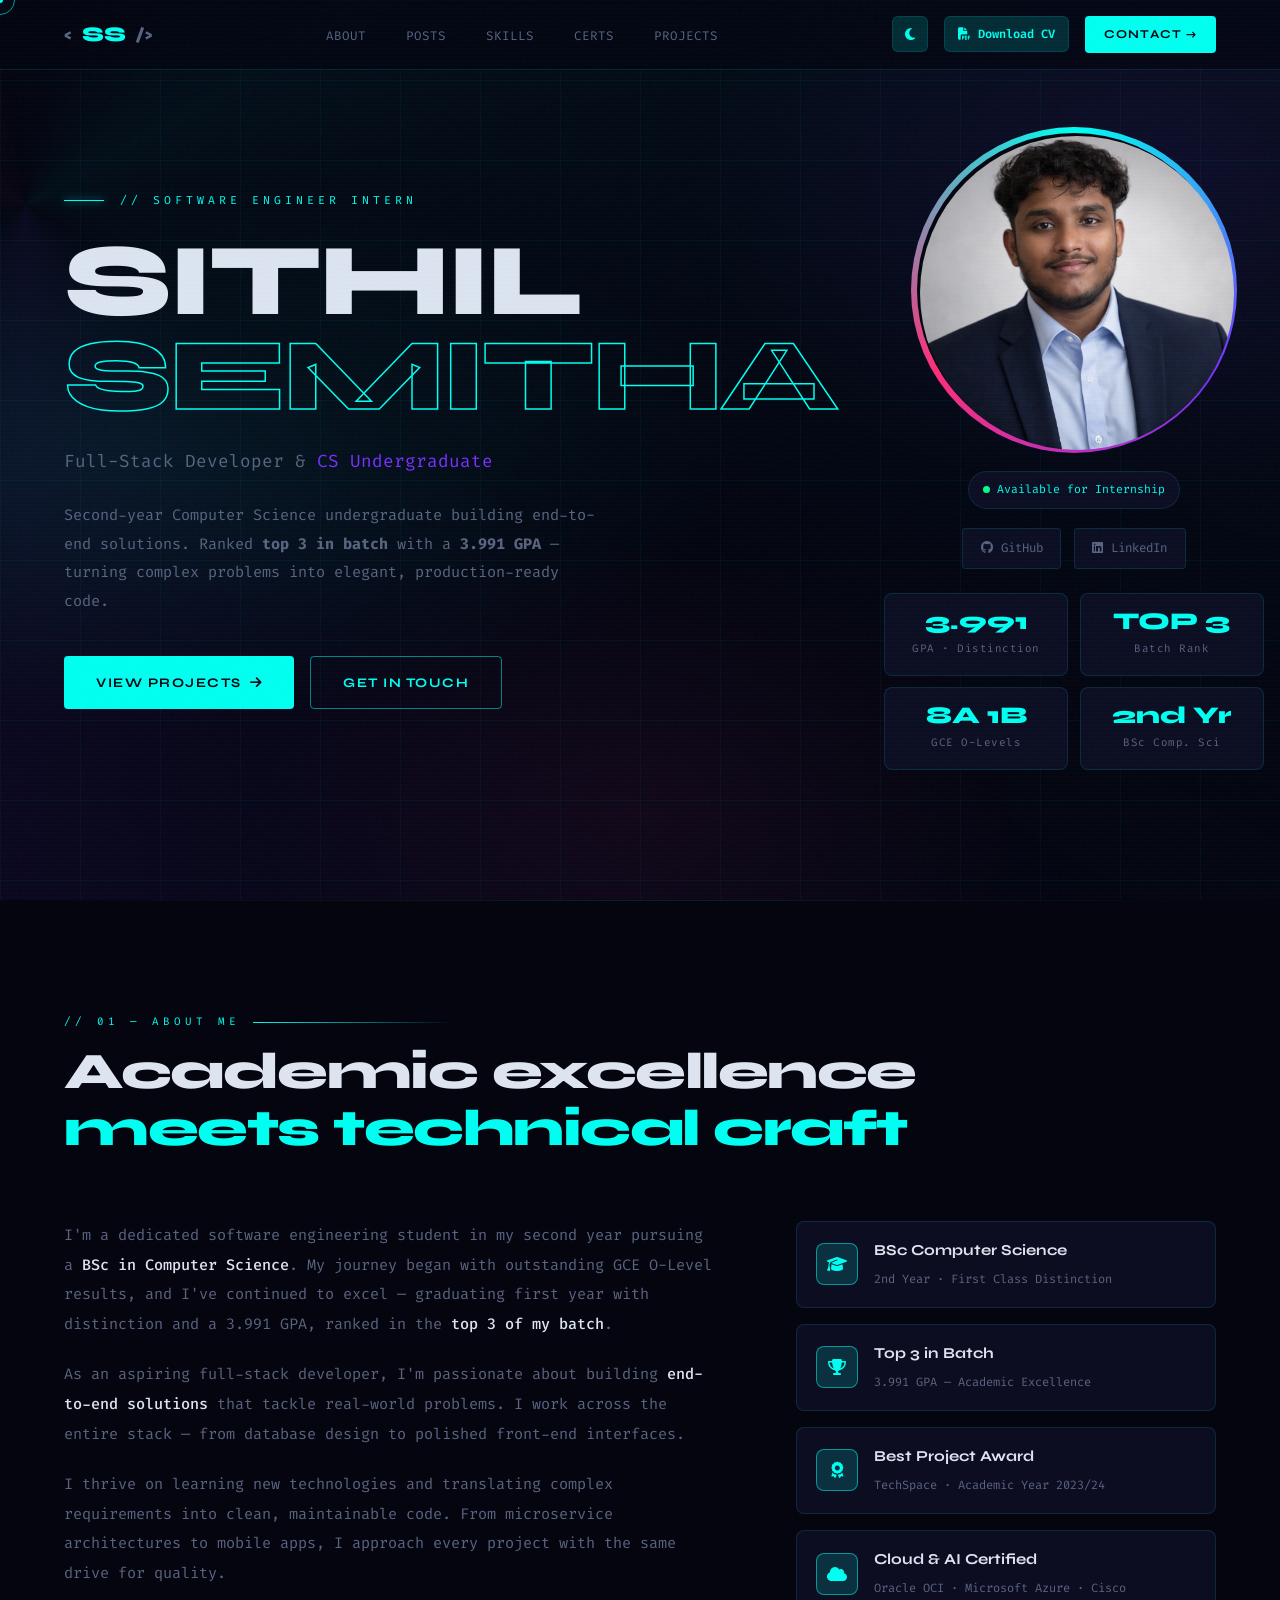
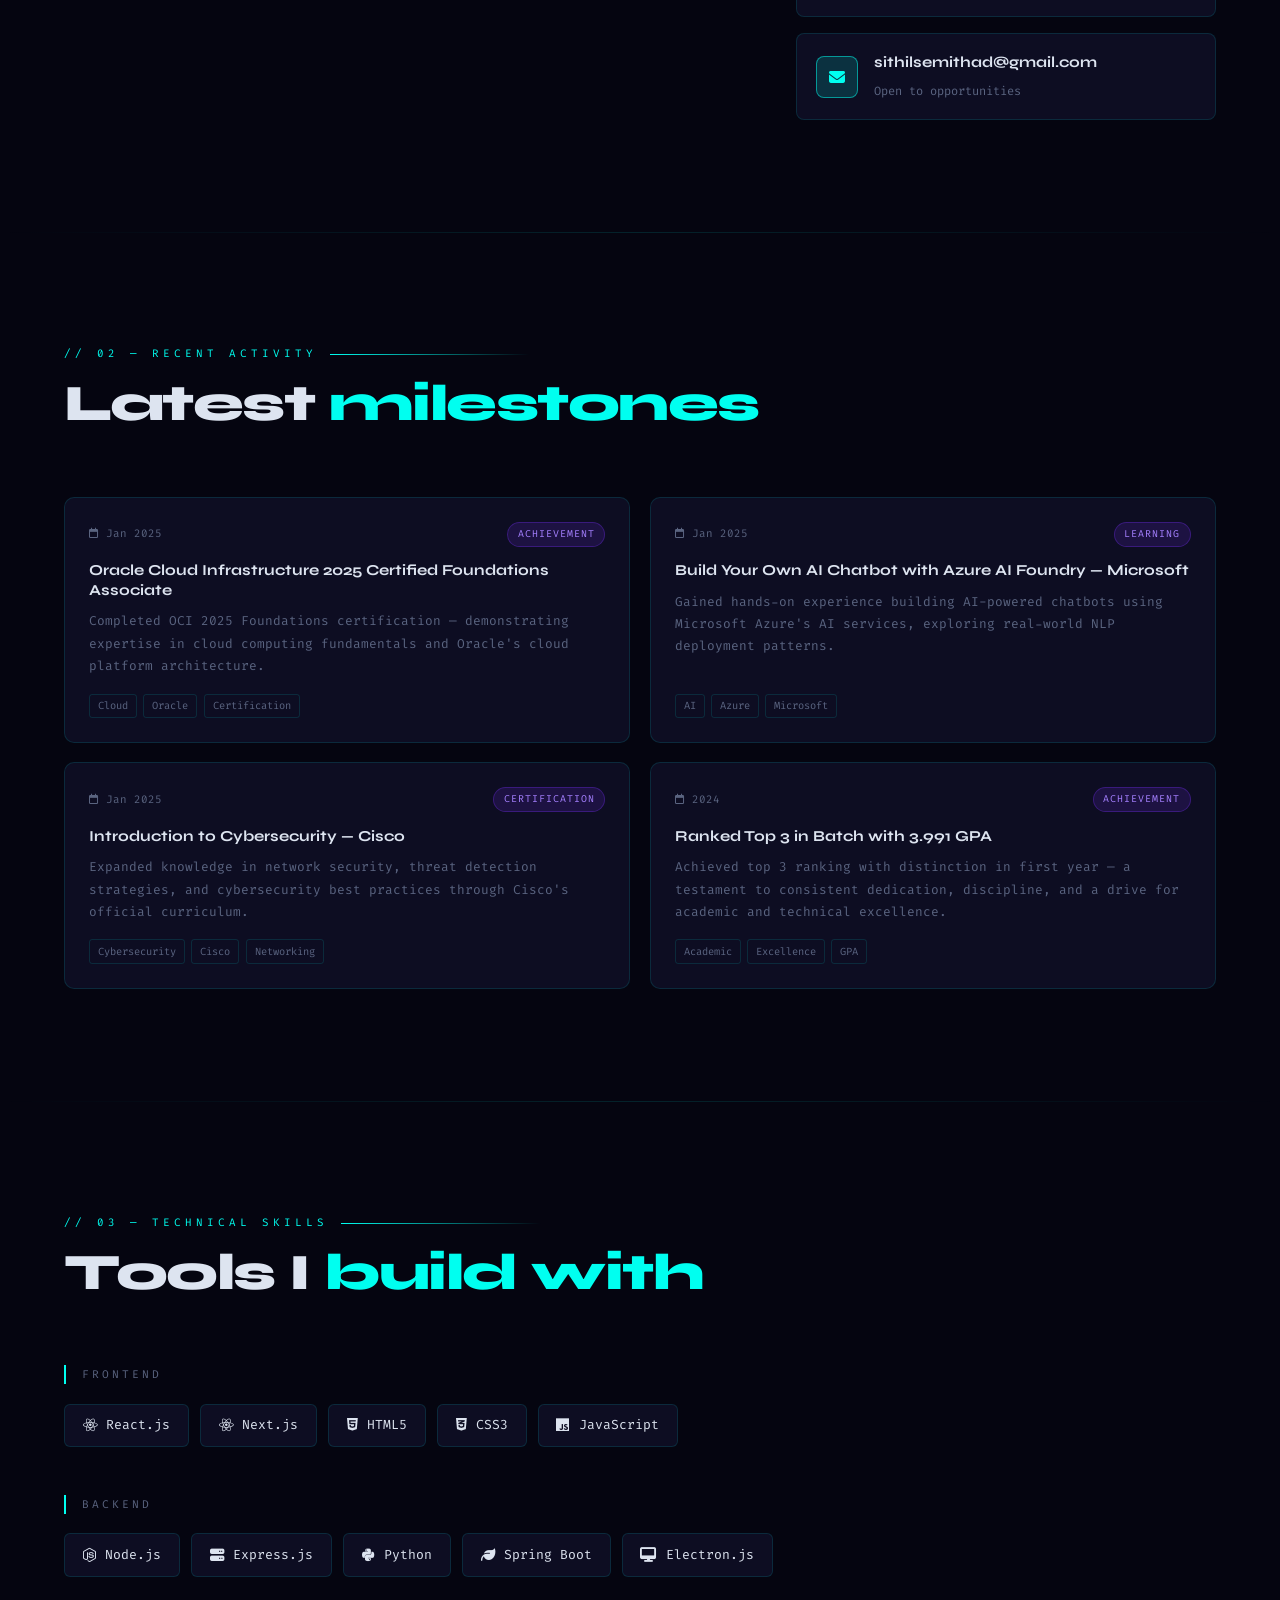
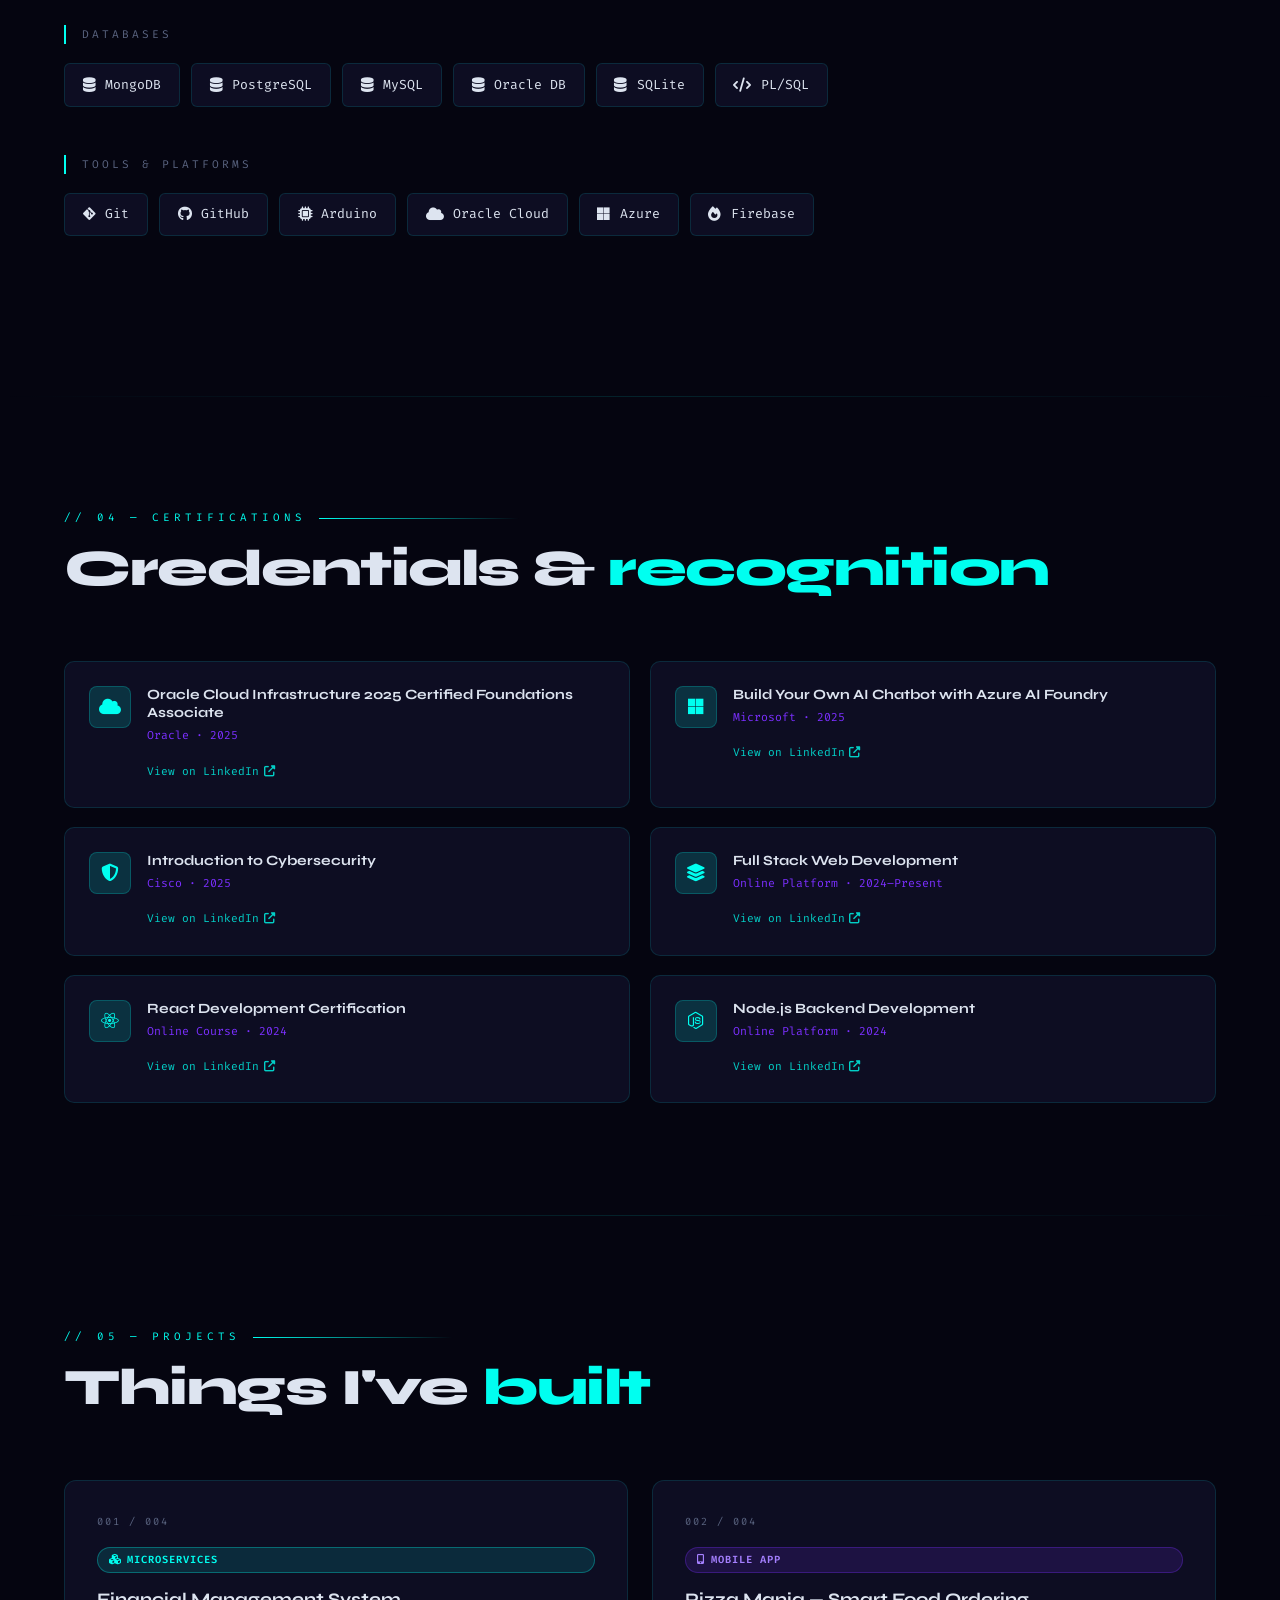
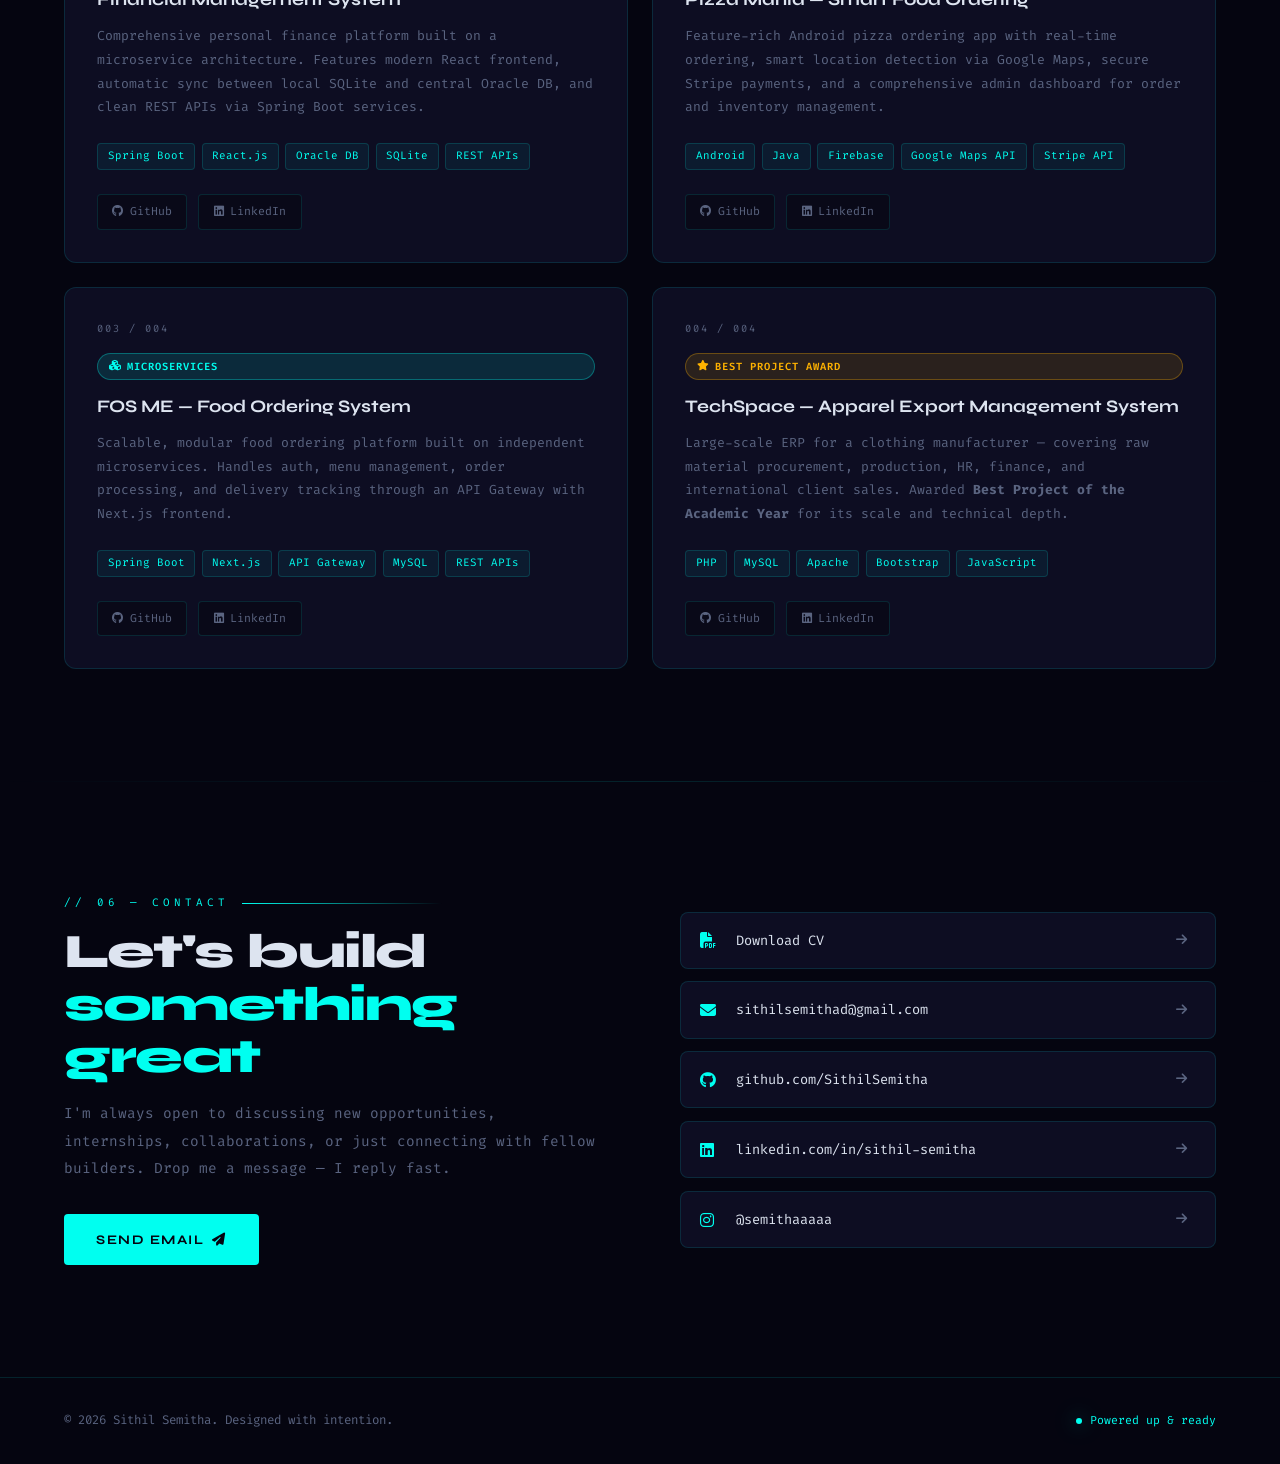
==== commit eb89cb8e: "feat: Added CV download Option" ====
--- a/index.html
+++ b/index.html
@@ -238,6 +238,29 @@
             box-shadow: var(--glow-volt);
         }
 
+        .nav-cv-btn {
+            width: auto;
+            height: 36px;
+            border: 1px solid var(--border);
+            background: var(--volt-dim);
+            color: var(--volt);
+            border-radius: 6px;
+            display: flex;
+            align-items: center;
+            justify-content: center;
+            gap: 0.5rem;
+            padding: 0 0.8rem;
+            cursor: pointer;
+            font-size: 0.75rem;
+            font-weight: 600;
+            text-decoration: none;
+            transition: all 0.2s;
+        }
+        .nav-cv-btn:hover {
+            border-color: var(--volt);
+            box-shadow: var(--glow-volt);
+        }
+
         .hire-btn {
             font-family: 'Syne', sans-serif;
             font-size: 0.75rem;
@@ -272,7 +295,7 @@
             width: 100%;
             display: grid;
             grid-template-columns: 1fr 380px;
-            gap: 5rem;
+            gap: 3rem;
             align-items: center;
         }
 
@@ -384,13 +407,14 @@
         .profile-card {
             position: relative;
             animation: fadeUp 0.7s 0.3s both;
+            text-align: center;
         }
 
         .profile-img-wrap {
             position: relative;
             width: 320px;
             height: 320px;
-            margin: 0 auto 1.5rem;
+            margin: 0 auto 0.8rem;
         }
         .profile-img-wrap::before {
             content: '';
@@ -428,20 +452,18 @@
         }
 
         .profile-badge {
-            position: absolute;
-            bottom: 10px;
-            right: 10px;
-            z-index: 3;
             background: var(--panel);
             border: 1px solid var(--border);
             padding: 0.5rem 0.9rem;
             border-radius: 30px;
             font-size: 0.72rem;
             color: var(--volt);
-            display: flex;
+            display: inline-flex;
             align-items: center;
             gap: 0.4rem;
             backdrop-filter: blur(8px);
+            margin: 0.5rem auto;
+            width: fit-content;
         }
         .profile-badge .dot {
             width: 7px; height: 7px;
@@ -455,7 +477,9 @@
             display: flex;
             gap: 0.8rem;
             justify-content: center;
-            margin-top: 1.5rem;
+            align-items: center;
+            margin-top: 0.7rem;
+            flex-wrap: wrap;
         }
         .social-chip {
             display: flex;
@@ -1035,6 +1059,10 @@
             <button class="theme-btn" id="themeToggle" aria-label="Toggle theme">
                 <i class="fas fa-moon" id="themeIcon"></i>
             </button>
+            <a href="https://drive.google.com/file/d/153ME7PqdaAa3FITkp-ATv49hRbTHIeFZ/view?usp=sharing" target="_blank" class="nav-cv-btn" aria-label="View CV">
+                <i class="fas fa-file-pdf"></i>
+                <span>Download CV</span>
+            </a>
             <a href="#contact" class="hire-btn">Contact →</a>
         </div>
     </nav>
@@ -1068,10 +1096,10 @@
                          alt="Sithil Semitha"
                          class="profile-photo"
                          onerror="this.style.display='none'">
-                    <div class="profile-badge">
-                        <div class="dot"></div>
-                        Available for Internship
-                    </div>
+                </div>
+                <div class="profile-badge">
+                    <div class="dot"></div>
+                    Available for Internship
                 </div>
                 <div class="profile-social">
                     <a href="https://github.com/SithilSemitha" target="_blank" class="social-chip">
@@ -1452,6 +1480,11 @@
                 </a>
             </div>
             <div class="contact-links reveal reveal-delay-1">
+                <a href="https://drive.google.com/file/d/1cw33L8wD7ilVOyOfU1Ku9ABpu2unPpqk/view?usp=sharing" target="_blank" class="contact-link-item">
+                    <i class="fas fa-file-pdf"></i>
+                    <span>Download CV</span>
+                    <i class="fas fa-arrow-right arrow"></i>
+                </a>
                 <a href="mailto:sithilsemithad@gmail.com" class="contact-link-item">
                     <i class="fas fa-envelope"></i>
                     <span>sithilsemithad@gmail.com</span>
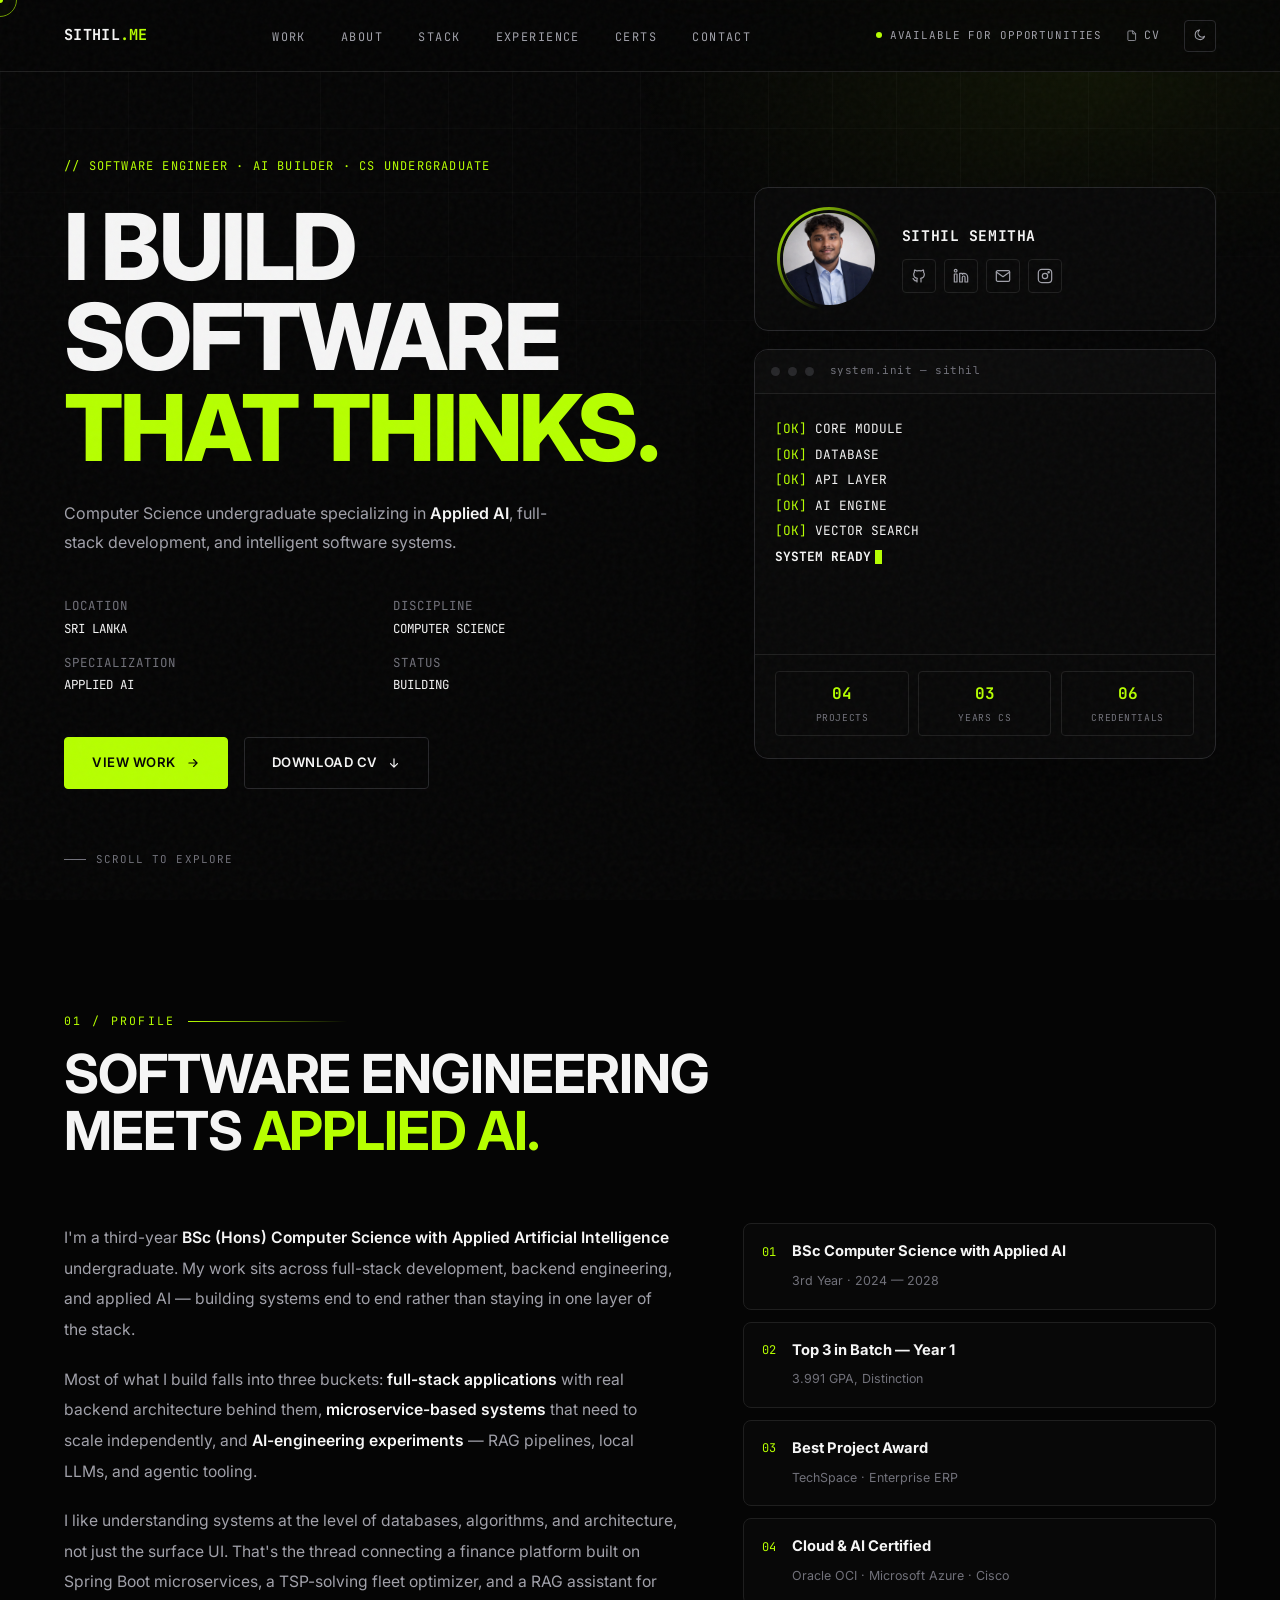
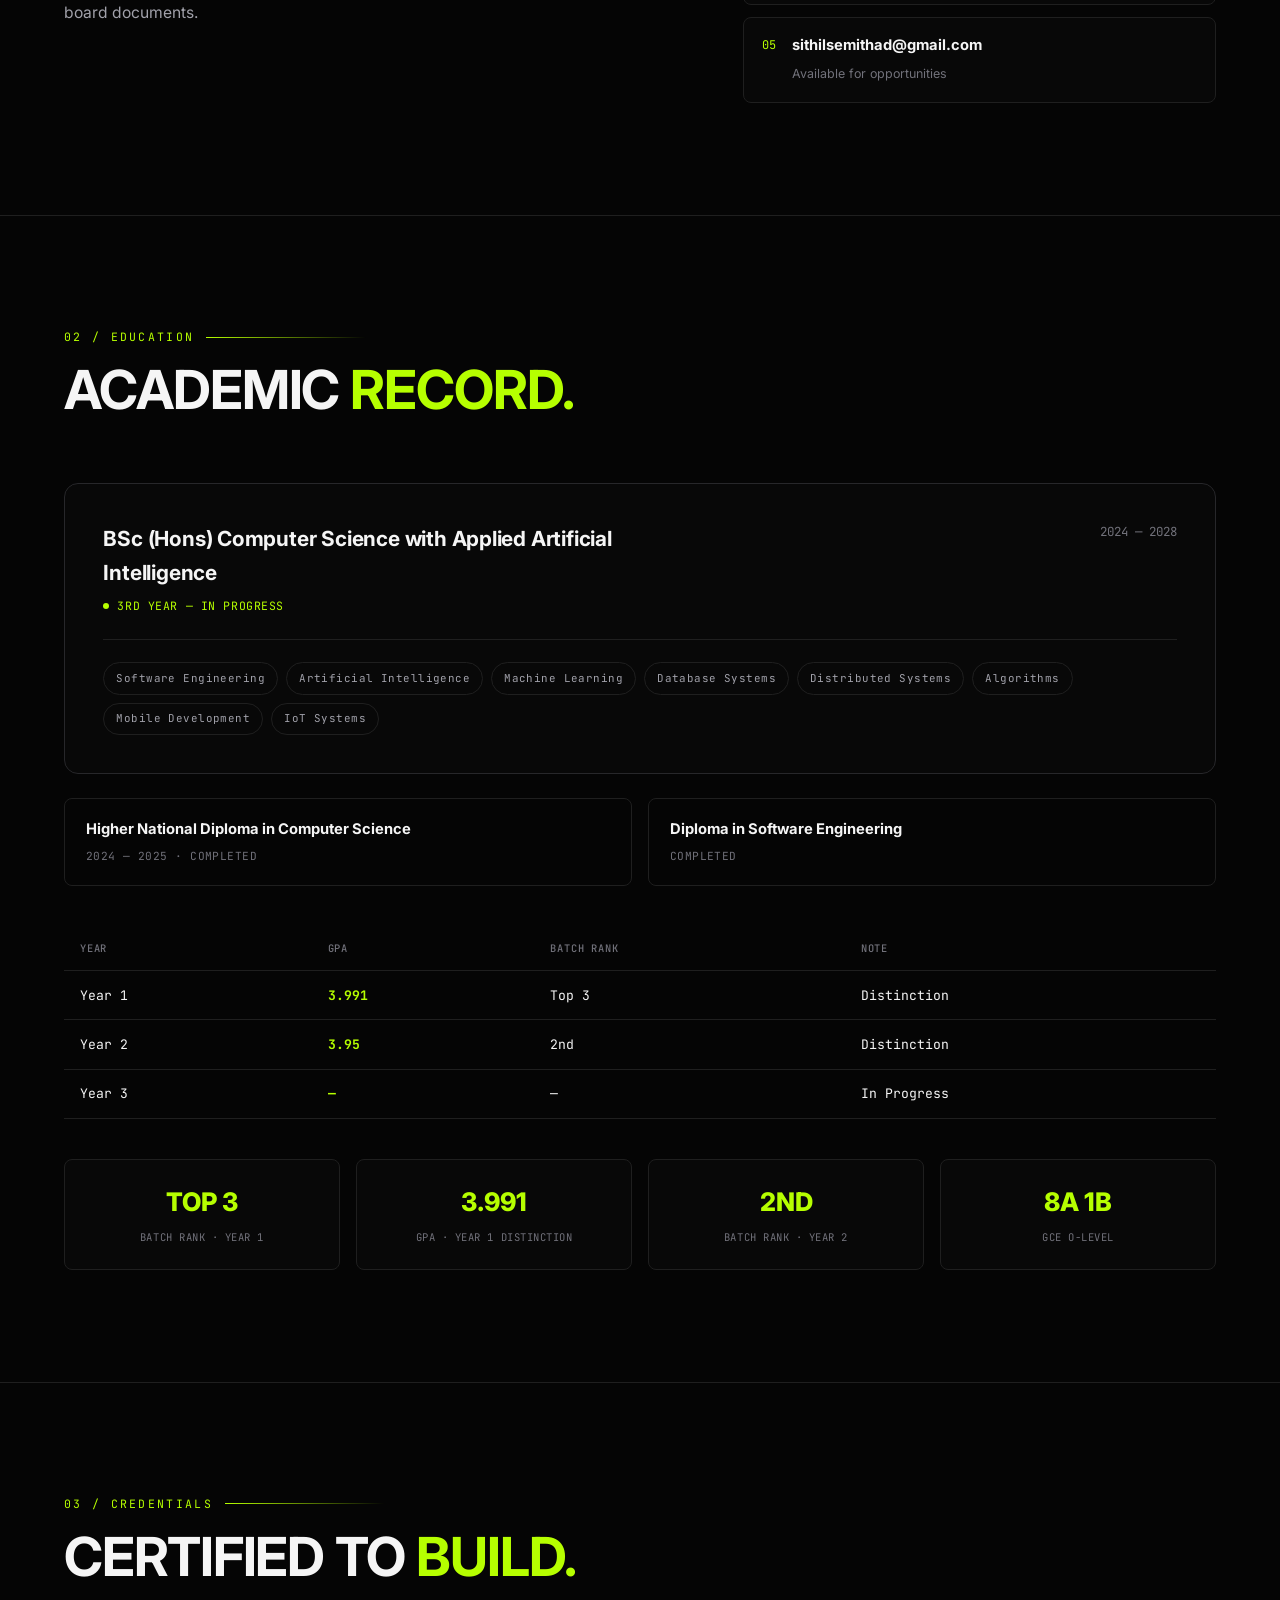
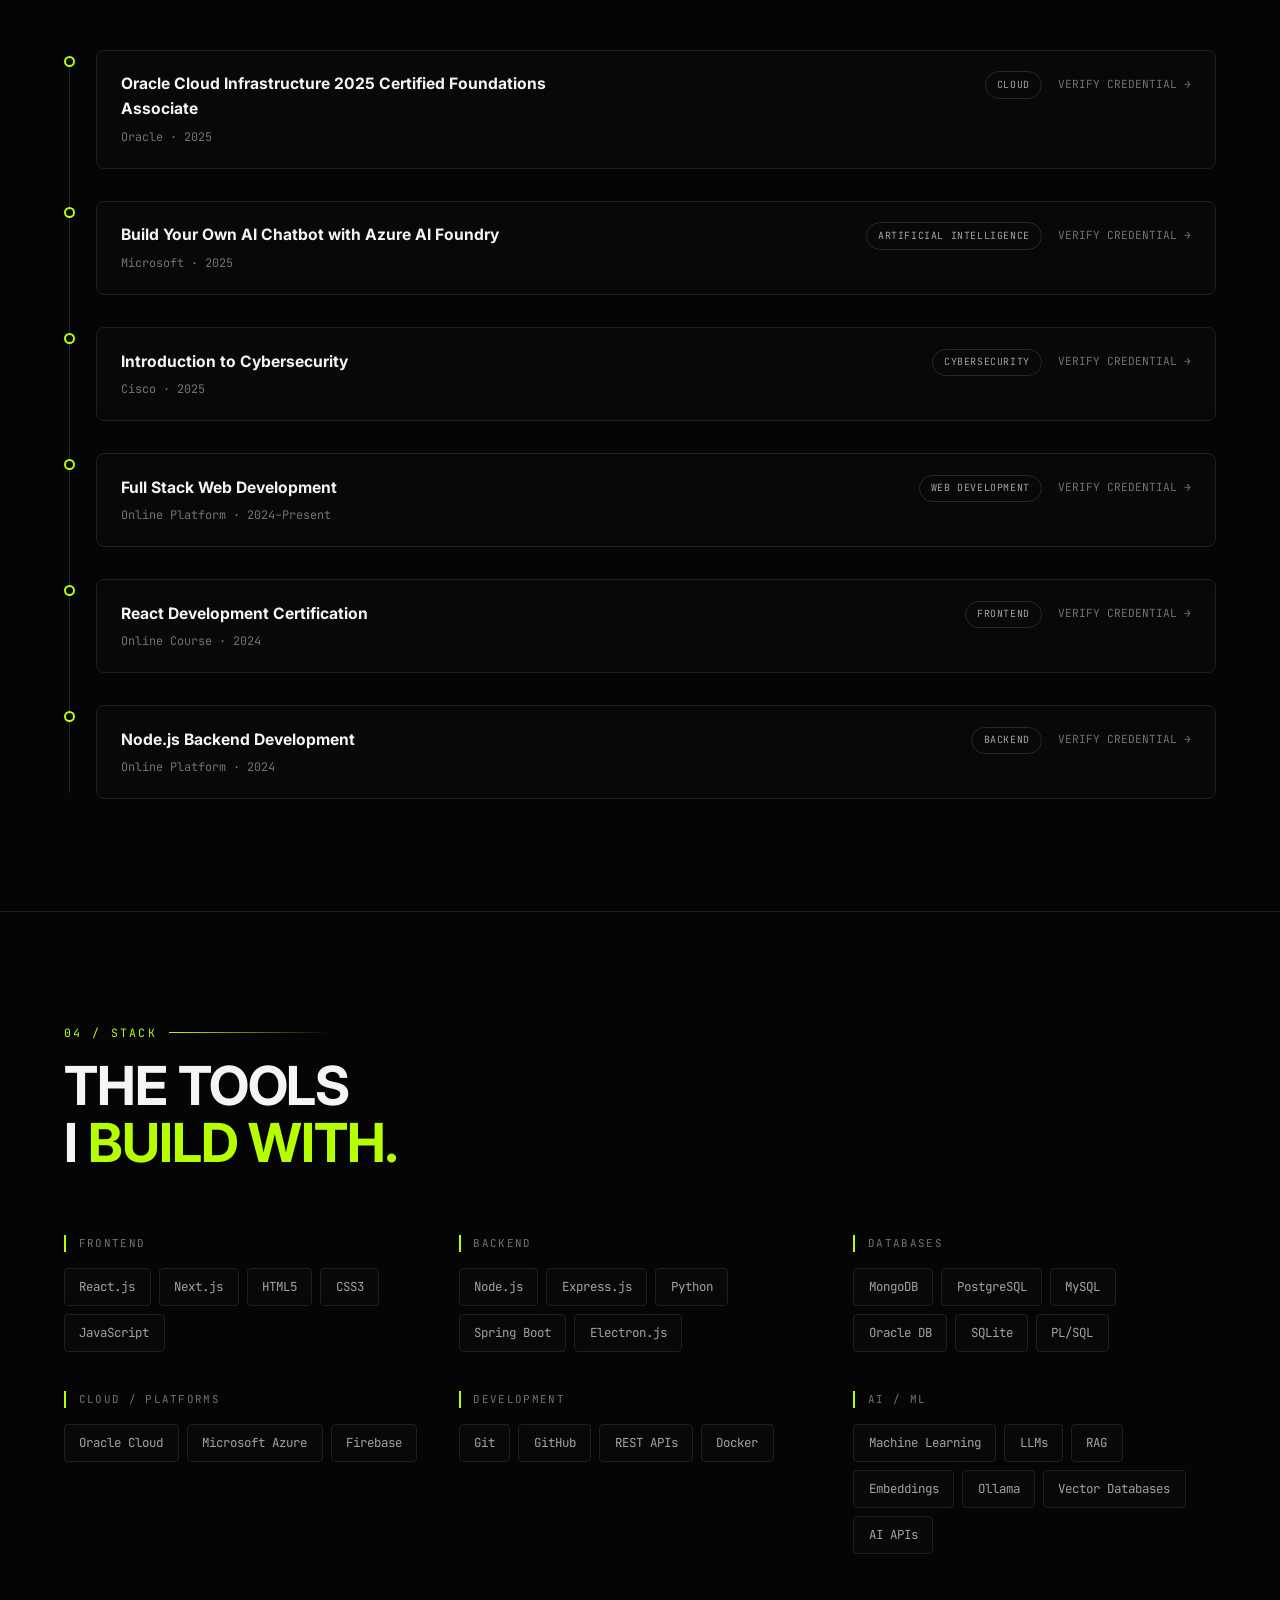
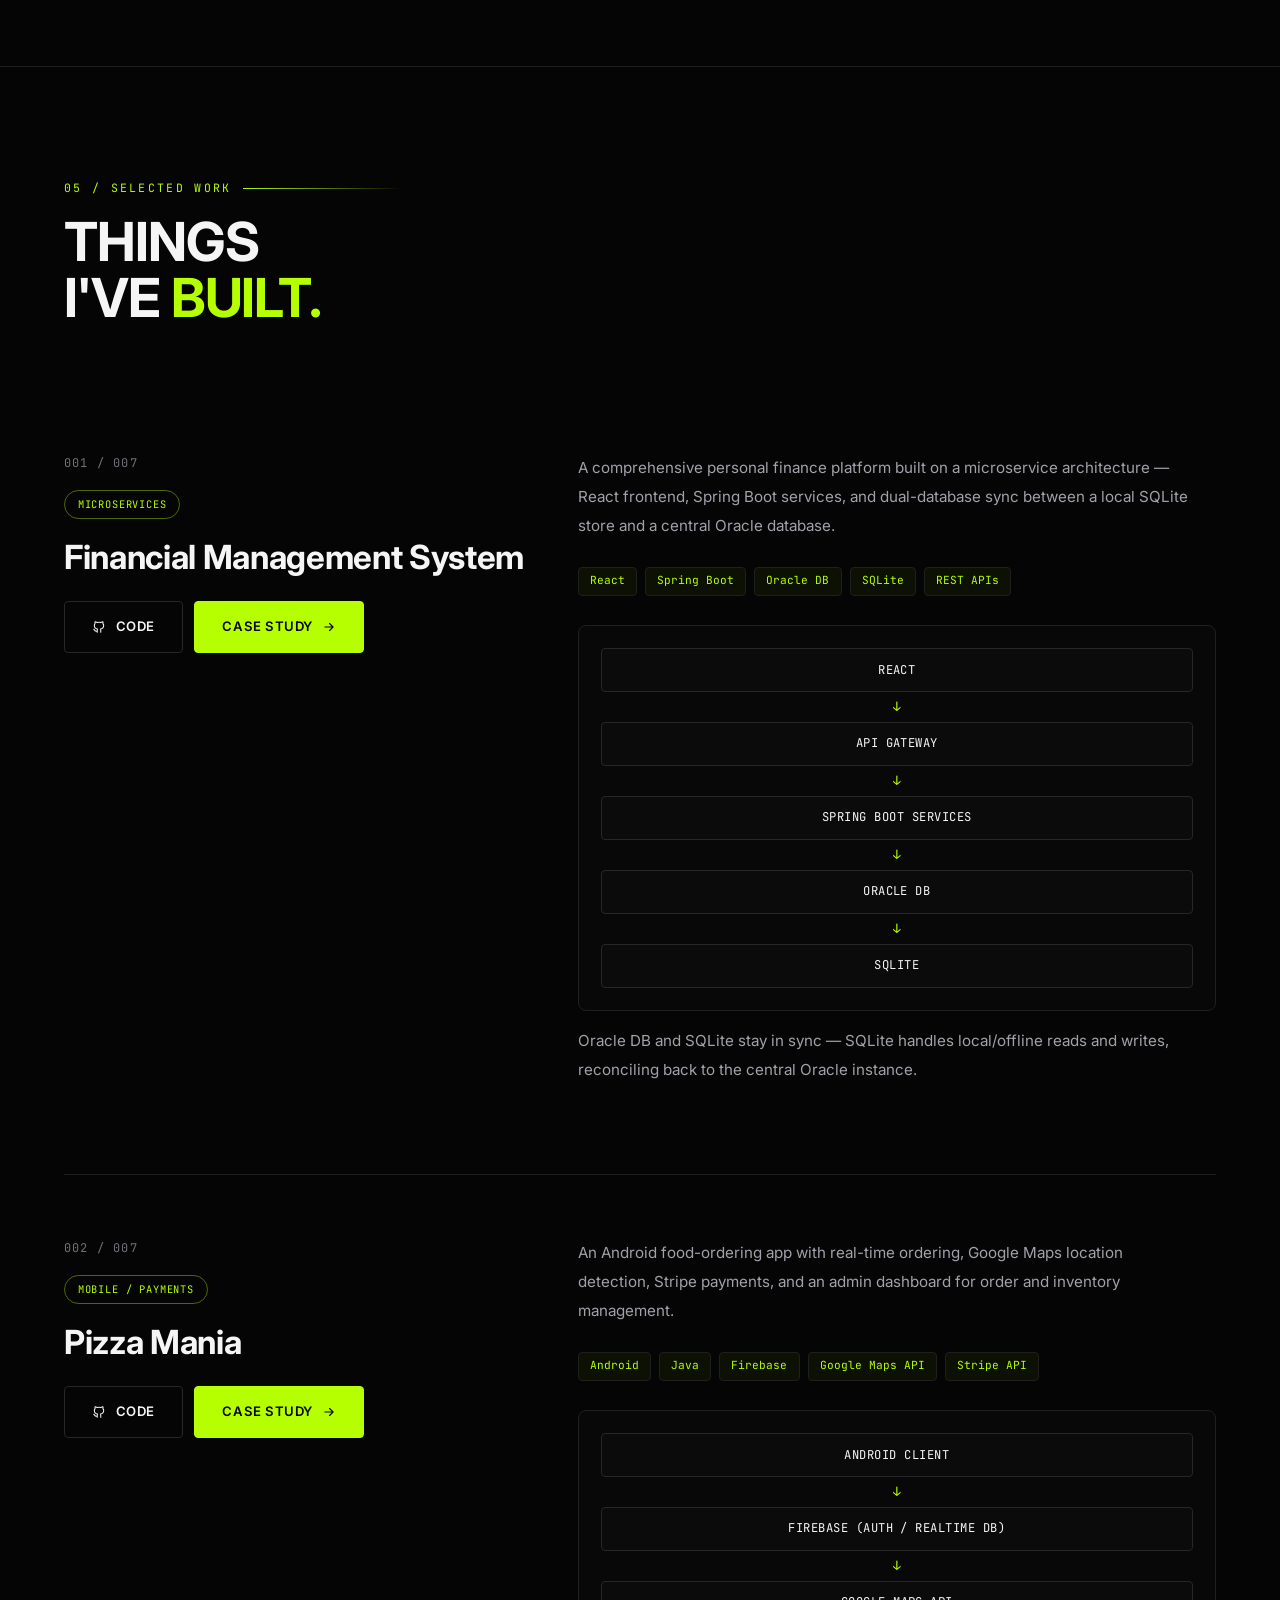
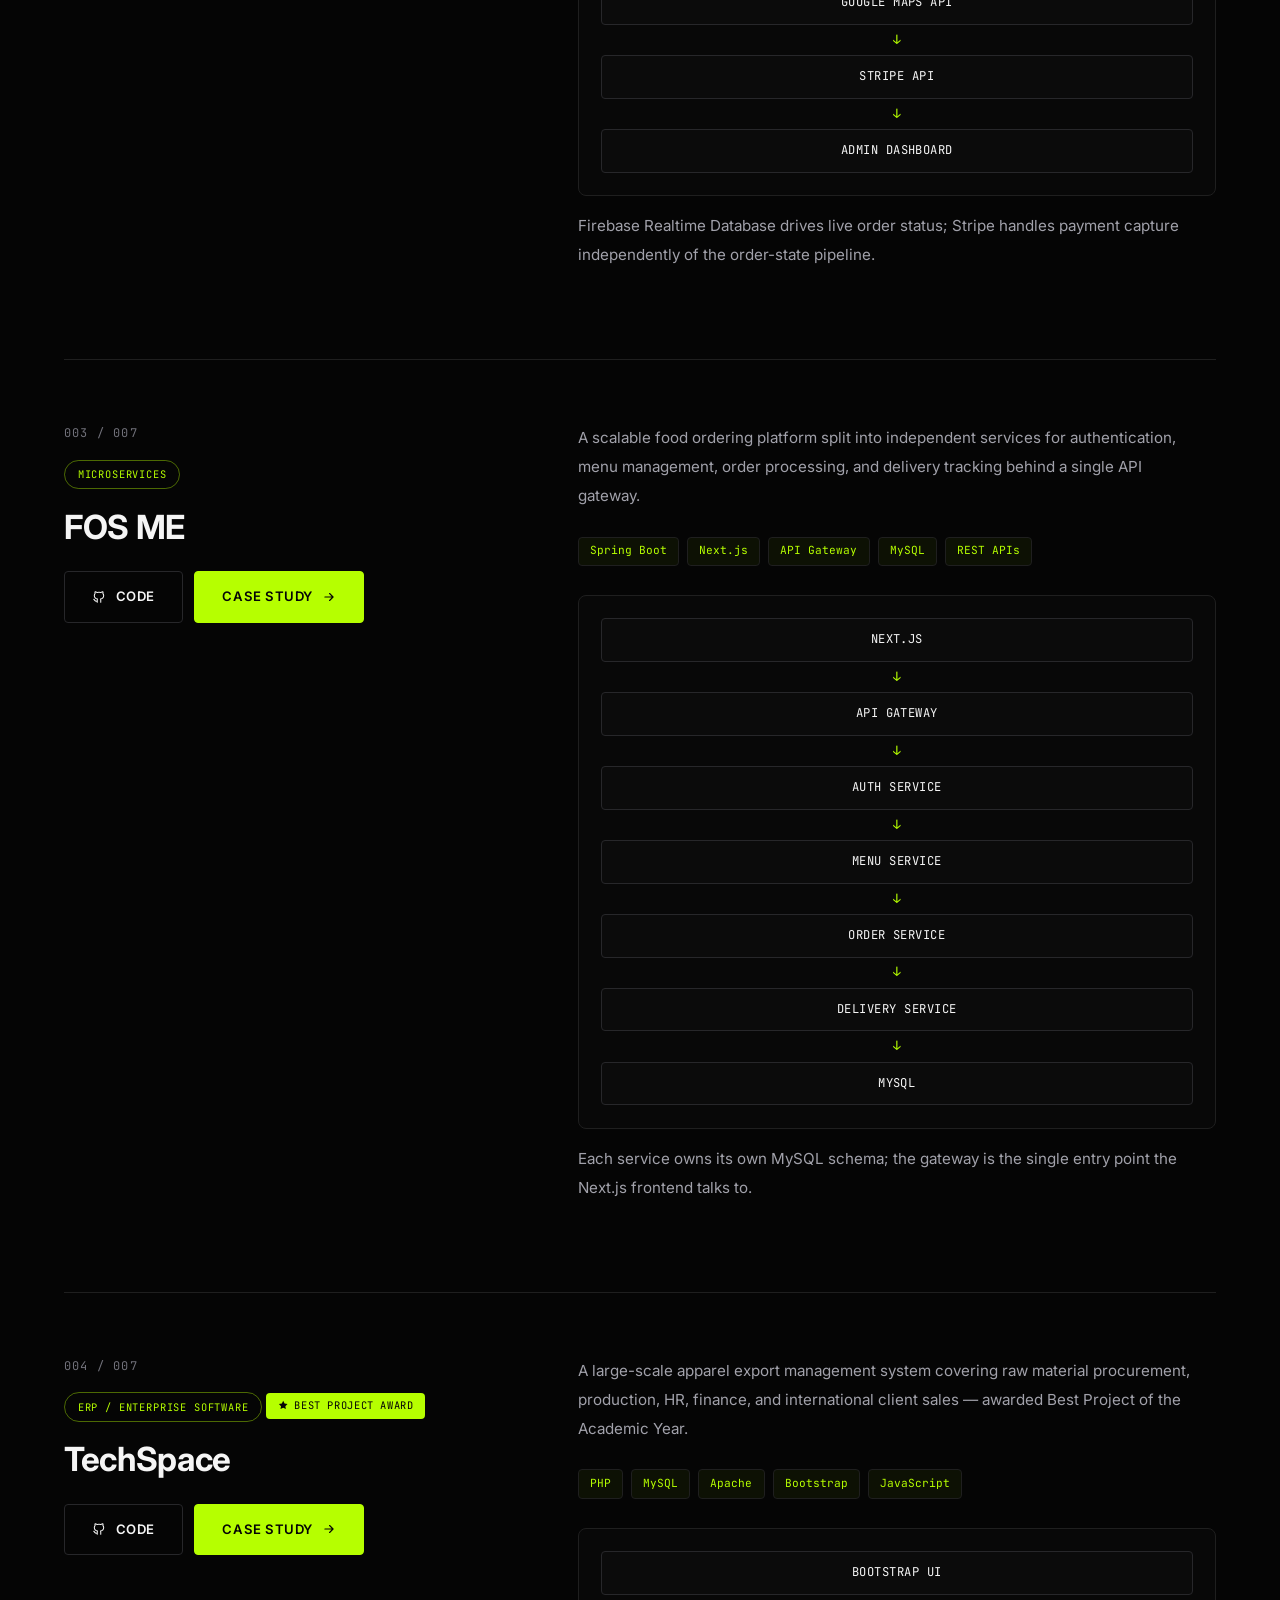
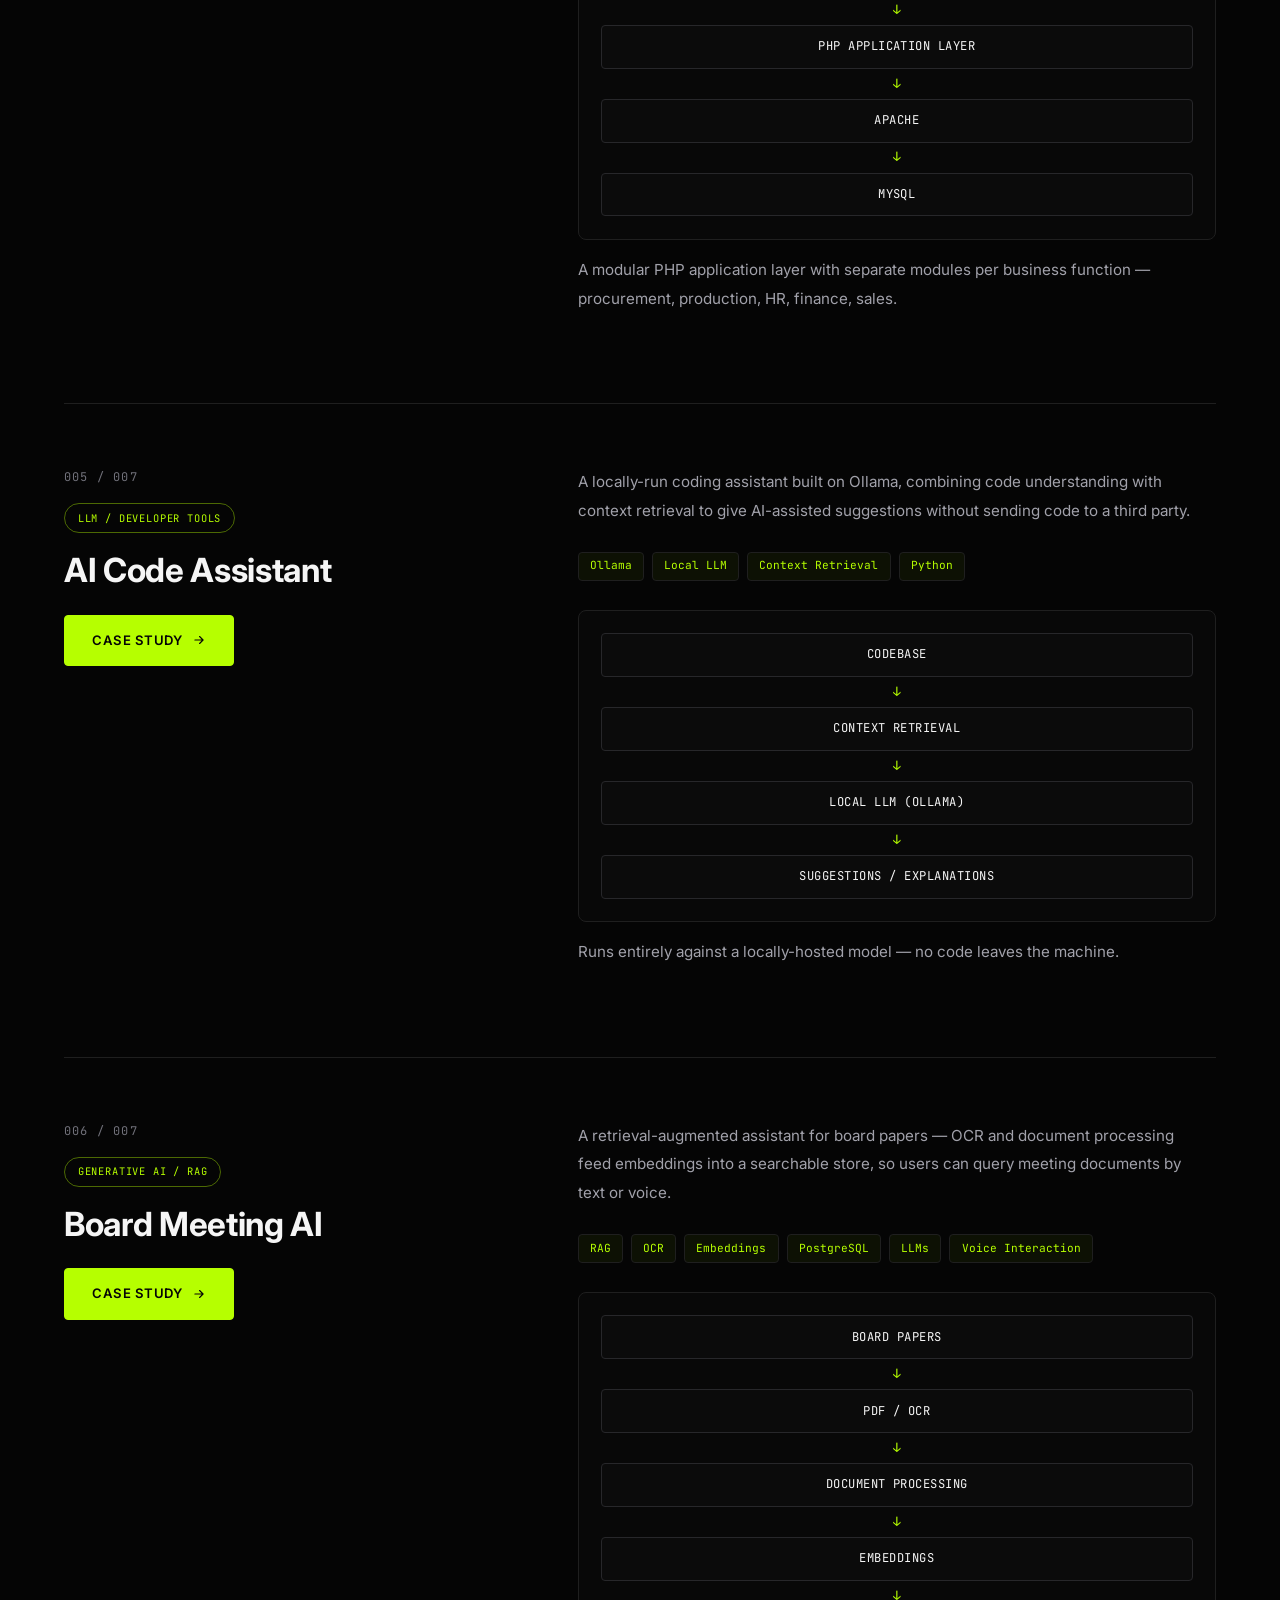
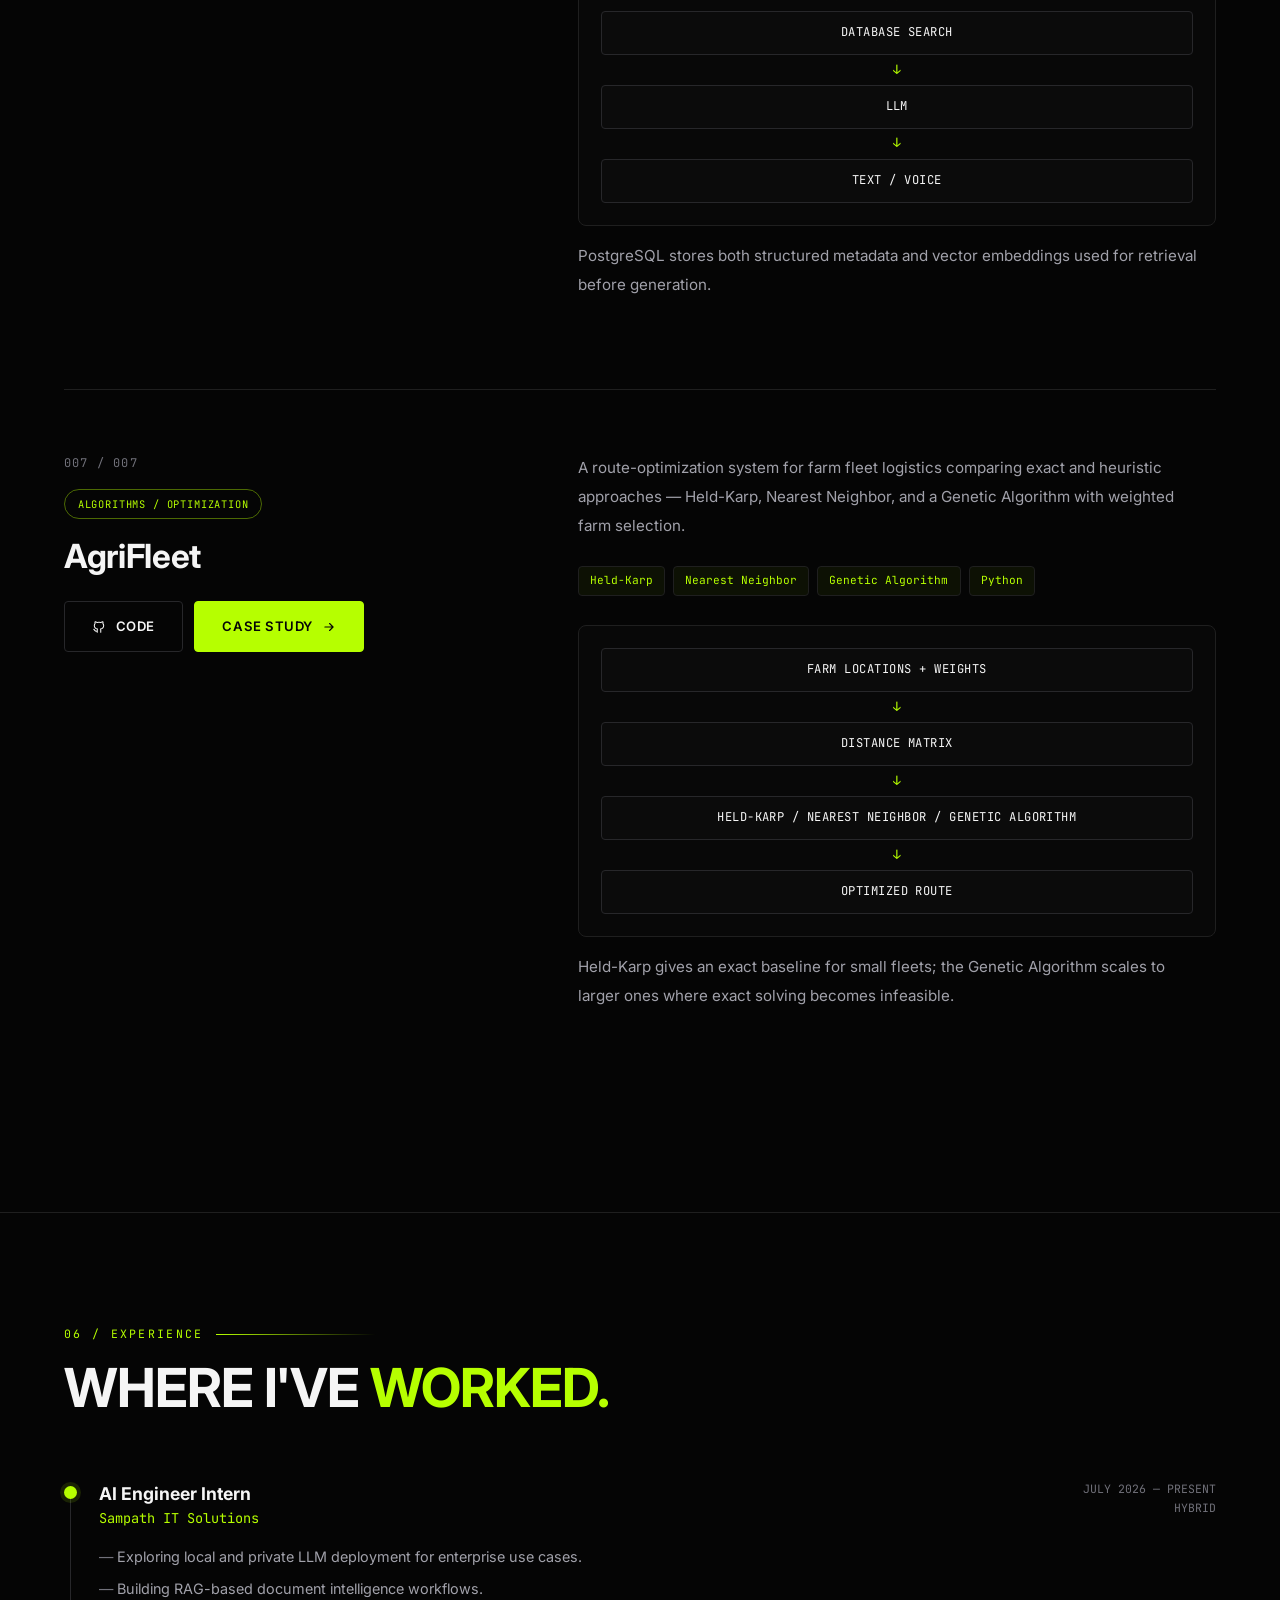
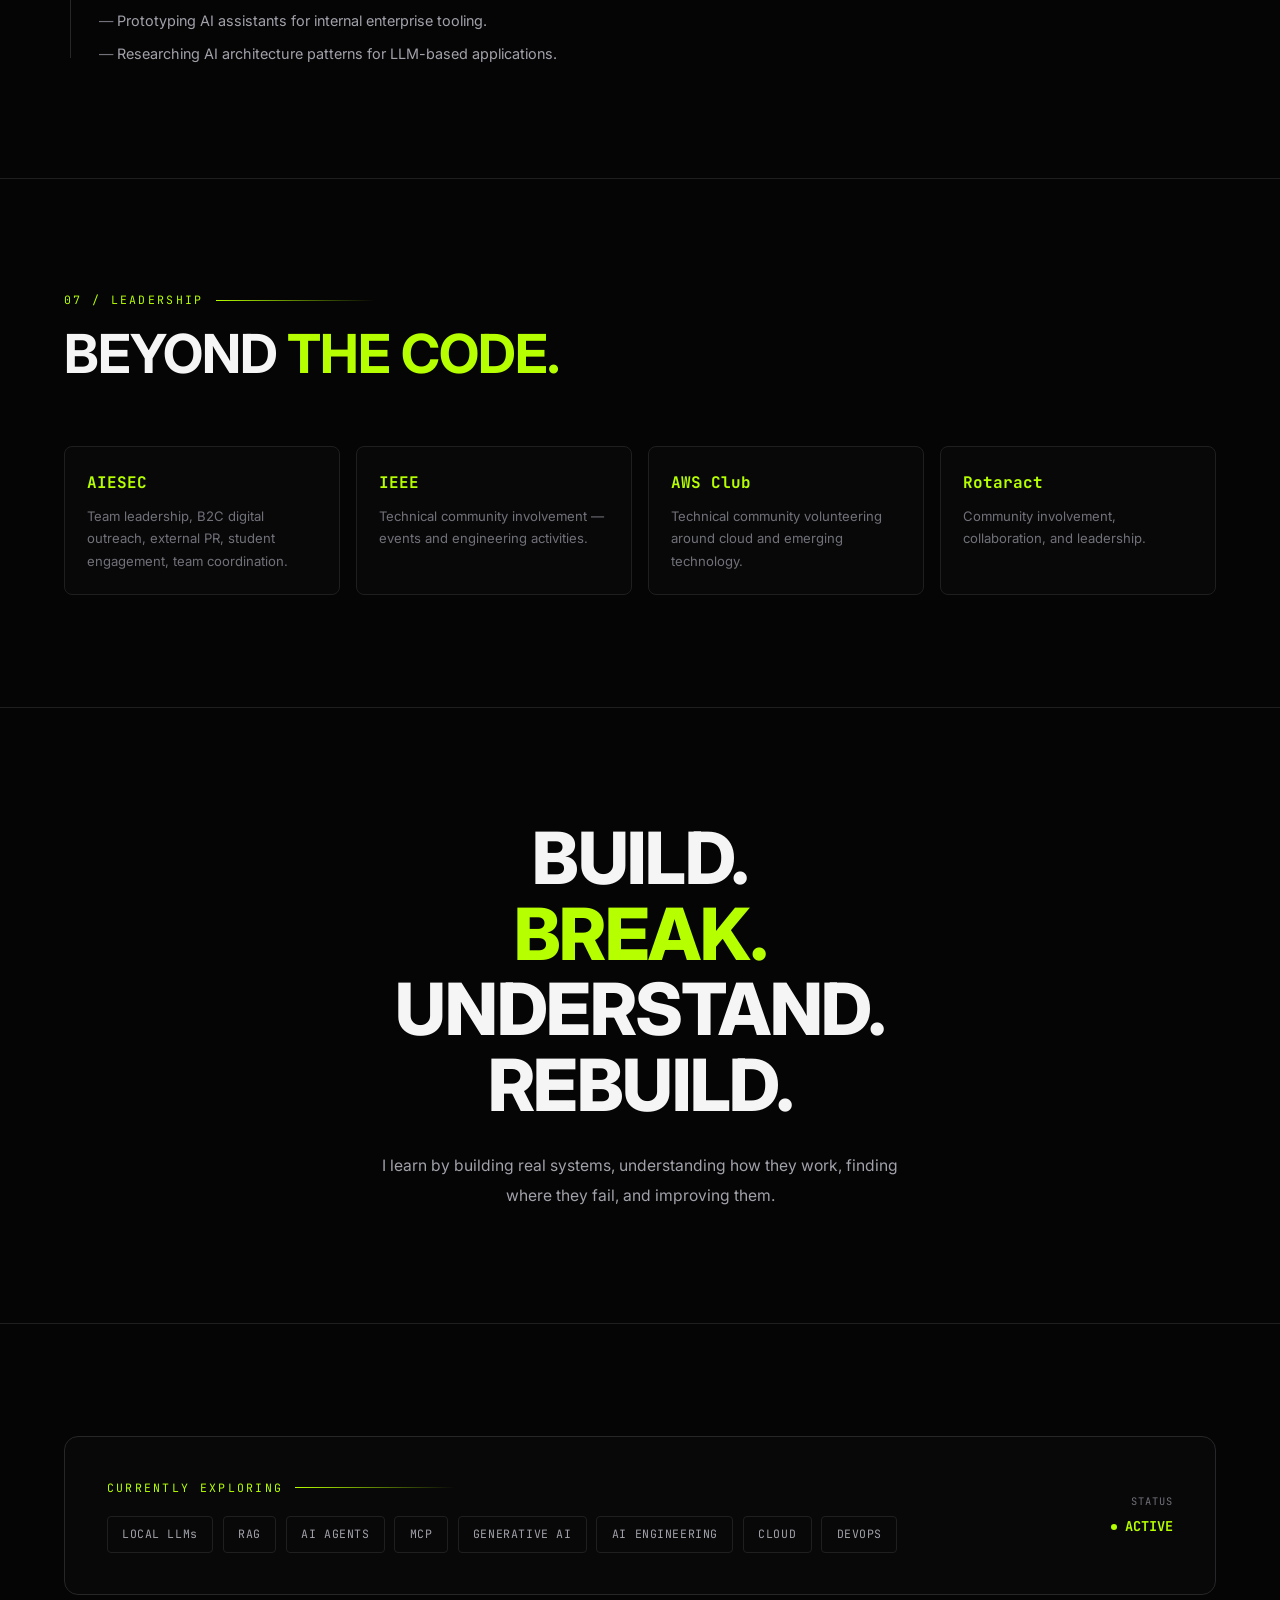
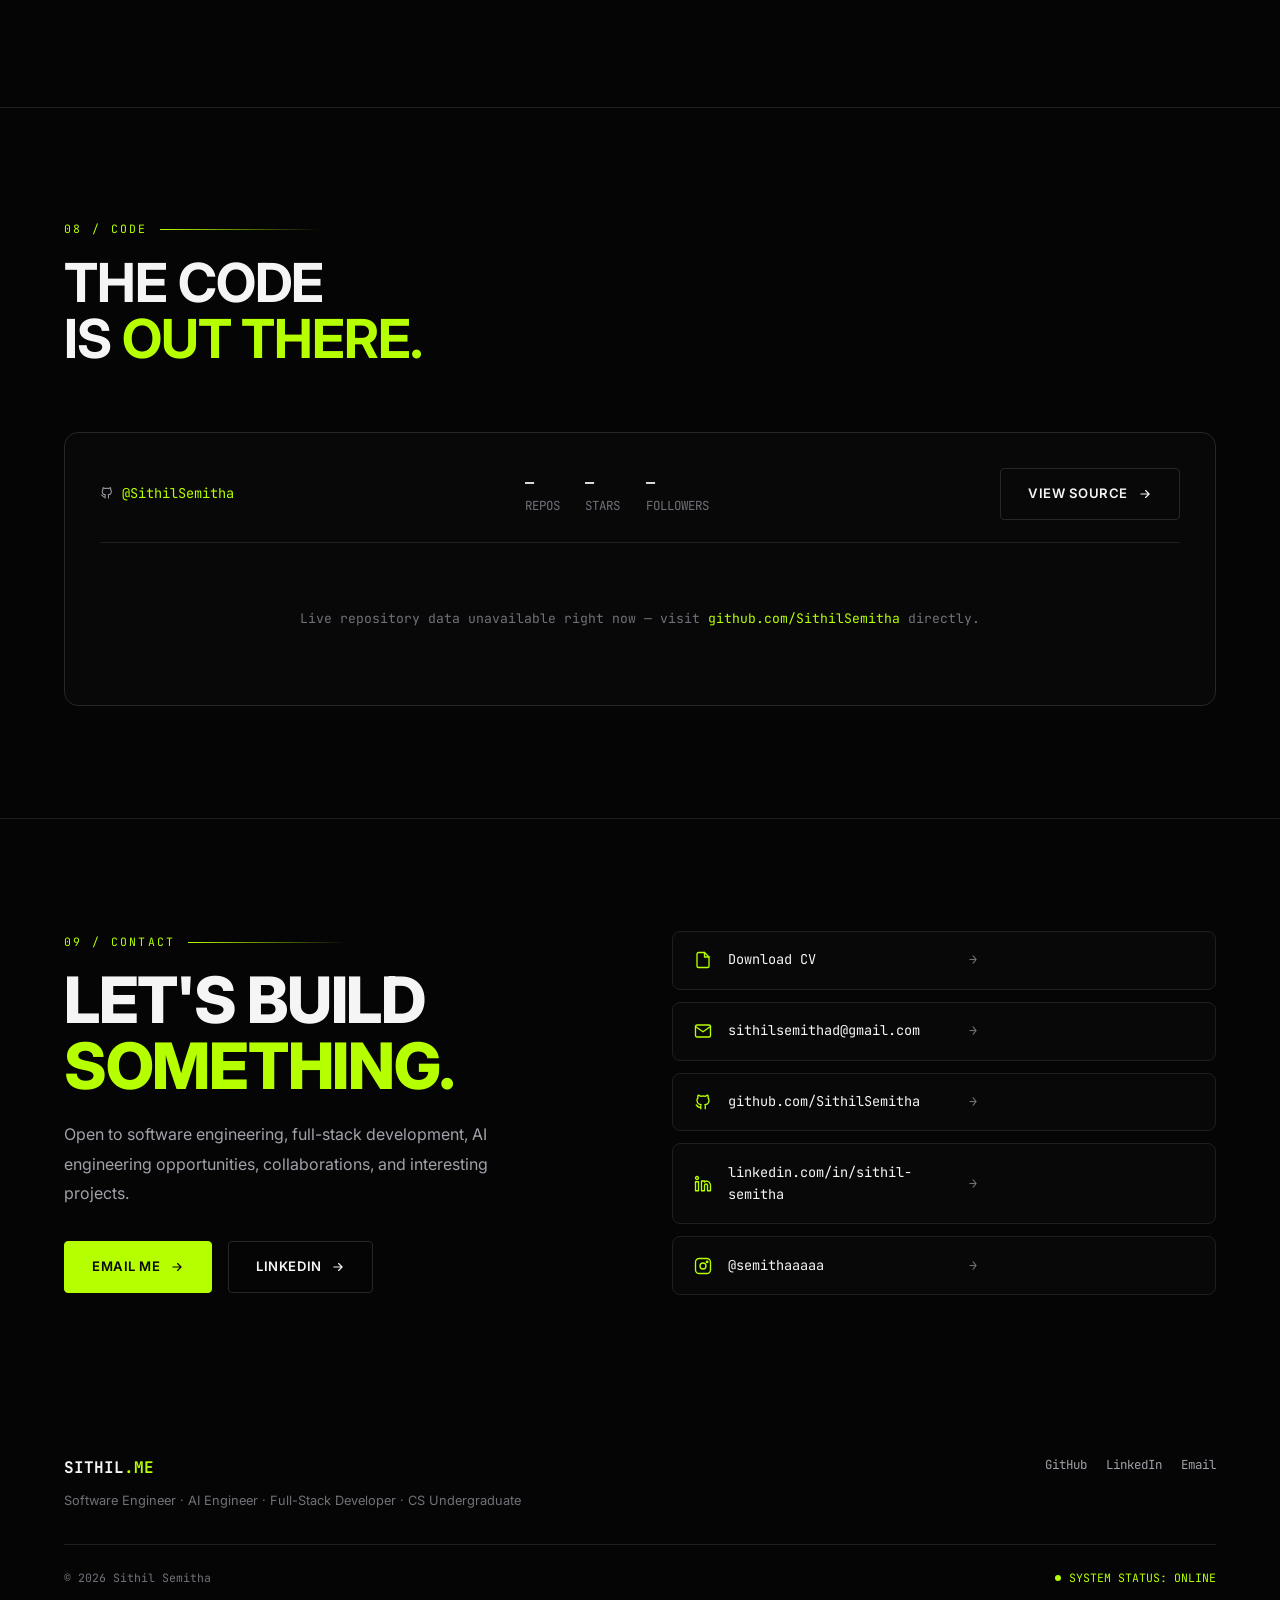
==== commit f6e9928c: "feat: FIxed structure of html tags and added other documents" ====
--- a/index.html
+++ b/index.html
@@ -1,1593 +1,633 @@
 <!DOCTYPE html>
-<html lang="en" data-theme="dark">
+<html lang="en">
 <head>
-    <meta charset="UTF-8">
-    <meta name="viewport" content="width=device-width, initial-scale=1.0">
-    <title>Sithil Semitha — Software Engineer</title>
-    <link rel="icon" type="image/svg+xml" href="data:image/svg+xml,%3Csvg xmlns='http://www.w3.org/2000/svg' viewBox='0 0 100 100'%3E%3Crect width='100' height='100' rx='12' fill='%23050510'/%3E%3Ctext x='50%25' y='62%25' text-anchor='middle' font-size='52' fill='%2300fff0' font-family='monospace'%3ESS%3C/text%3E%3C/svg%3E">
-    <link href="https://fonts.googleapis.com/css2?family=Syne:wght@400;500;600;700;800&family=Fira+Code:wght@300;400;500;600&display=swap" rel="stylesheet">
-    <link rel="stylesheet" href="https://cdnjs.cloudflare.com/ajax/libs/font-awesome/6.5.1/css/all.min.css">
-    <style>
-        /* ── DESIGN TOKENS ── */
-        :root {
-            --ink: #050510;
-            --surface: #090918;
-            --panel: #0d0d22;
-            --border: rgba(0,255,240,0.12);
-            --border-hot: rgba(0,255,240,0.5);
-
-            --volt: #00fff0;         /* electric teal */
-            --volt-dim: rgba(0,255,240,0.15);
-            --charge: #7b2fff;      /* deep violet */
-            --spark: #ff2d78;       /* hot pink accent */
-            --amber: #ffb300;       /* warning gold */
-
-            --text: #dde4f0;
-            --muted: #5a6480;
-
-            --glow-volt: 0 0 20px rgba(0,255,240,0.6), 0 0 60px rgba(0,255,240,0.2);
-            --glow-charge: 0 0 20px rgba(123,47,255,0.6);
-        }
-
-        [data-theme="light"] {
-            --ink: #f0f2fa;
-            --surface: #ffffff;
-            --panel: #f5f7ff;
-            --border: rgba(0,100,200,0.15);
-            --border-hot: rgba(0,100,200,0.5);
-            --volt: #0057ff;
-            --volt-dim: rgba(0,87,255,0.1);
-            --charge: #6200ea;
-            --spark: #d50032;
-            --text: #0a0a1a;
-            --muted: #6b7280;
-        }
-
-        /* ── RESET ── */
-        *, *::before, *::after { margin:0; padding:0; box-sizing:border-box; }
-        html { scroll-behavior:smooth; }
-
-        body {
-            font-family: 'Fira Code', monospace;
-            background: var(--ink);
-            color: var(--text);
-            overflow-x: hidden;
-            line-height: 1.7;
-            cursor: none;
-        }
-
-        /* ── CUSTOM CURSOR ── */
-        .cursor-dot {
-            width: 6px; height: 6px;
-            background: var(--volt);
-            border-radius: 50%;
-            position: fixed;
-            top: 0; left: 0;
-            pointer-events: none;
-            z-index: 99999;
-            transform: translate(-50%,-50%);
-            transition: transform 0.1s;
-            box-shadow: var(--glow-volt);
-        }
-        .cursor-ring {
-            width: 30px; height: 30px;
-            border: 1px solid var(--volt);
-            border-radius: 50%;
-            position: fixed;
-            top: 0; left: 0;
-            pointer-events: none;
-            z-index: 99998;
-            transform: translate(-50%,-50%);
-            transition: transform 0.15s ease, width 0.2s, height 0.2s, opacity 0.2s;
-            opacity: 0.6;
-        }
-        .cursor-ring.hovered {
-            width: 50px; height: 50px;
-            opacity: 1;
-            border-color: var(--spark);
-        }
-
-        /* ── NOISE TEXTURE OVERLAY ── */
-        body::before {
-            content: '';
-            position: fixed;
-            inset: 0;
-            background-image: url("data:image/svg+xml,%3Csvg viewBox='0 0 256 256' xmlns='http://www.w3.org/2000/svg'%3E%3Cfilter id='n'%3E%3CfeTurbulence type='fractalNoise' baseFrequency='0.9' numOctaves='4' stitchTiles='stitch'/%3E%3C/filter%3E%3Crect width='100%25' height='100%25' filter='url(%23n)' opacity='0.04'/%3E%3C/svg%3E");
-            pointer-events: none;
-            z-index: 9999;
-            opacity: 0.4;
-        }
-
-        /* ── SCANLINE ── */
-        body::after {
-            content: '';
-            position: fixed;
-            inset: 0;
-            background: repeating-linear-gradient(
-                0deg,
-                transparent,
-                transparent 2px,
-                rgba(0,255,240,0.015) 2px,
-                rgba(0,255,240,0.015) 4px
-            );
-            pointer-events: none;
-            z-index: 9998;
-        }
-
-        /* ── ANIMATED BG ── */
-        .bg-field {
-            position: fixed;
-            inset: 0;
-            z-index: 0;
-            overflow: hidden;
-        }
-        .bg-field::before {
-            content: '';
-            position: absolute;
-            width: 140vmax; height: 140vmax;
-            top: -40vmax; left: -40vmax;
-            background: conic-gradient(
-                from 0deg at 30% 40%,
-                transparent 0deg,
-                rgba(0,255,240,0.04) 60deg,
-                transparent 120deg,
-                rgba(123,47,255,0.06) 180deg,
-                transparent 240deg,
-                rgba(255,45,120,0.03) 300deg,
-                transparent 360deg
-            );
-            animation: spinBg 40s linear infinite;
-        }
-        @keyframes spinBg { to { transform: rotate(360deg); } }
-
-        .bg-field::after {
-            content: '';
-            position: absolute;
-            inset: 0;
-            background:
-                radial-gradient(ellipse 80% 50% at 10% 50%, rgba(0,255,240,0.07) 0%, transparent 60%),
-                radial-gradient(ellipse 60% 60% at 90% 20%, rgba(123,47,255,0.09) 0%, transparent 60%),
-                radial-gradient(ellipse 50% 50% at 50% 90%, rgba(255,45,120,0.05) 0%, transparent 60%);
-        }
-
-        /* Grid lines */
-        .grid-field {
-            position: fixed;
-            inset: 0;
-            z-index: 0;
-            background-image:
-                linear-gradient(rgba(0,255,240,0.04) 1px, transparent 1px),
-                linear-gradient(90deg, rgba(0,255,240,0.04) 1px, transparent 1px);
-            background-size: 80px 80px;
-            perspective: 800px;
-        }
-
-        /* ── NAV ── */
-        nav {
-            position: fixed;
-            top: 0; width: 100%;
-            z-index: 1000;
-            padding: 0 5%;
-            display: flex;
-            align-items: center;
-            justify-content: space-between;
-            height: 70px;
-            background: rgba(5,5,16,0.7);
-            backdrop-filter: blur(16px);
-            border-bottom: 1px solid var(--border);
-            animation: slideDown 0.6s ease both;
-        }
-        @keyframes slideDown { from { transform:translateY(-100%); opacity:0; } }
-
-        .nav-logo {
-            font-family: 'Syne', sans-serif;
-            font-weight: 800;
-            font-size: 1.3rem;
-            color: var(--volt);
-            text-decoration: none;
-            letter-spacing: -0.5px;
-            display: flex;
-            align-items: center;
-            gap: 0.6rem;
-        }
-        .nav-logo .bracket { color: var(--muted); font-size: 1rem; }
-
-        .nav-links {
-            display: flex;
-            list-style: none;
-            gap: 2.5rem;
-        }
-        .nav-links a {
-            font-family: 'Fira Code', monospace;
-            font-size: 0.78rem;
-            color: var(--muted);
-            text-decoration: none;
-            letter-spacing: 1px;
-            text-transform: uppercase;
-            position: relative;
-            transition: color 0.2s;
-        }
-        .nav-links a::before {
-            content: attr(data-num);
-            position: absolute;
-            top: -14px;
-            left: 0;
-            font-size: 0.6rem;
-            color: var(--volt);
-            opacity: 0;
-            transition: opacity 0.2s;
-        }
-        .nav-links a:hover { color: var(--volt); }
-        .nav-links a:hover::before { opacity: 1; }
-
-        .nav-right { display: flex; align-items: center; gap: 1rem; }
-
-        .theme-btn {
-            width: 36px; height: 36px;
-            border: 1px solid var(--border);
-            background: var(--volt-dim);
-            color: var(--volt);
-            border-radius: 6px;
-            display: flex; align-items: center; justify-content: center;
-            cursor: pointer;
-            font-size: 0.85rem;
-            transition: all 0.2s;
-        }
-        .theme-btn:hover {
-            border-color: var(--volt);
-            box-shadow: var(--glow-volt);
-        }
-
-        .nav-cv-btn {
-            width: auto;
-            height: 36px;
-            border: 1px solid var(--border);
-            background: var(--volt-dim);
-            color: var(--volt);
-            border-radius: 6px;
-            display: flex;
-            align-items: center;
-            justify-content: center;
-            gap: 0.5rem;
-            padding: 0 0.8rem;
-            cursor: pointer;
-            font-size: 0.75rem;
-            font-weight: 600;
-            text-decoration: none;
-            transition: all 0.2s;
-        }
-        .nav-cv-btn:hover {
-            border-color: var(--volt);
-            box-shadow: var(--glow-volt);
-        }
-
-        .hire-btn {
-            font-family: 'Syne', sans-serif;
-            font-size: 0.75rem;
-            font-weight: 700;
-            letter-spacing: 1px;
-            text-transform: uppercase;
-            text-decoration: none;
-            color: var(--ink);
-            background: var(--volt);
-            padding: 0.5rem 1.2rem;
-            border-radius: 4px;
-            transition: all 0.2s;
-        }
-        .hire-btn:hover {
-            box-shadow: var(--glow-volt);
-            transform: translateY(-1px);
-        }
-
-        /* ── HERO ── */
-        .hero {
-            min-height: 100vh;
-            display: flex;
-            align-items: center;
-            padding: 0 5%;
-            position: relative;
-            z-index: 1;
-        }
-
-        .hero-inner {
-            max-width: 1300px;
-            margin: 0 auto;
-            width: 100%;
-            display: grid;
-            grid-template-columns: 1fr 380px;
-            gap: 3rem;
-            align-items: center;
-        }
-
-        .hero-label {
-            font-size: 0.72rem;
-            letter-spacing: 4px;
-            text-transform: uppercase;
-            color: var(--volt);
-            margin-bottom: 1.5rem;
-            display: flex;
-            align-items: center;
-            gap: 1rem;
-            animation: fadeUp 0.7s 0.1s both;
-        }
-        .hero-label::before {
-            content: '';
-            width: 40px; height: 1px;
-            background: var(--volt);
-            box-shadow: 0 0 8px var(--volt);
-        }
-
-        .hero-name {
-            font-family: 'Syne', sans-serif;
-            font-size: clamp(3.5rem, 8vw, 6.5rem);
-            font-weight: 800;
-            line-height: 0.92;
-            letter-spacing: -3px;
-            margin-bottom: 1.5rem;
-            animation: fadeUp 0.7s 0.2s both;
-        }
-
-        .hero-name .line-1 { display: block; color: var(--text); }
-        .hero-name .line-2 {
-            display: block;
-            color: transparent;
-            -webkit-text-stroke: 1.5px var(--volt);
-            position: relative;
-        }
-        .hero-name .line-2::after {
-            content: attr(data-text);
-            position: absolute;
-            left: 0;
-            color: var(--volt);
-            opacity: 0;
-            filter: blur(12px);
-            animation: flicker 4s 2s infinite;
-        }
-        @keyframes flicker {
-            0%,95%,100% { opacity:0; }
-            96%,99% { opacity:0.7; }
-        }
-
-        .hero-role {
-            font-size: 1.1rem;
-            color: var(--muted);
-            margin-bottom: 1.5rem;
-            animation: fadeUp 0.7s 0.3s both;
-        }
-        .hero-role span { color: var(--charge); }
-
-        .hero-desc {
-            font-size: 0.95rem;
-            color: var(--muted);
-            max-width: 540px;
-            margin-bottom: 2.5rem;
-            line-height: 1.9;
-            animation: fadeUp 0.7s 0.4s both;
-        }
-
-        .hero-cta {
-            display: flex;
-            gap: 1rem;
-            flex-wrap: wrap;
-            animation: fadeUp 0.7s 0.5s both;
-        }
-
-        .btn-volt {
-            font-family: 'Syne', sans-serif;
-            font-weight: 700;
-            font-size: 0.82rem;
-            letter-spacing: 1.5px;
-            text-transform: uppercase;
-            text-decoration: none;
-            padding: 0.9rem 2rem;
-            border-radius: 4px;
-            transition: all 0.25s;
-            display: inline-flex;
-            align-items: center;
-            gap: 0.5rem;
-        }
-        .btn-volt.filled {
-            background: var(--volt);
-            color: var(--ink);
-        }
-        .btn-volt.filled:hover {
-            box-shadow: var(--glow-volt);
-            transform: translateY(-2px);
-        }
-        .btn-volt.outline {
-            border: 1px solid var(--border-hot);
-            color: var(--volt);
-        }
-        .btn-volt.outline:hover {
-            background: var(--volt-dim);
-            box-shadow: var(--glow-volt);
-        }
-
-        /* Profile card */
-        .profile-card {
-            position: relative;
-            animation: fadeUp 0.7s 0.3s both;
-            text-align: center;
-        }
-
-        .profile-img-wrap {
-            position: relative;
-            width: 320px;
-            height: 320px;
-            margin: 0 auto 0.8rem;
-        }
-        .profile-img-wrap::before {
-            content: '';
-            position: absolute;
-            inset: -3px;
-            border-radius: 50%;
-            background: conic-gradient(var(--volt), var(--charge), var(--spark), var(--volt));
-            animation: rotateBorder 4s linear infinite;
-            z-index: 0;
-        }
-        @keyframes rotateBorder { to { transform: rotate(360deg); } }
-
-        .profile-img-wrap::after {
-            content: '';
-            position: absolute;
-            inset: 0;
-            border-radius: 50%;
-            background: var(--ink);
-            margin: 3px;
-            z-index: 1;
-        }
-
-        .profile-photo {
-            position: relative;
-            z-index: 2;
-            width: 100%;
-            height: 100%;
-            border-radius: 50%;
-            object-fit: cover;
-            margin: 3px;
-            width: calc(100% - 6px);
-            height: calc(100% - 6px);
-            top: 3px;
-            left: 3px;
-        }
-
-        .profile-badge {
-            background: var(--panel);
-            border: 1px solid var(--border);
-            padding: 0.5rem 0.9rem;
-            border-radius: 30px;
-            font-size: 0.72rem;
-            color: var(--volt);
-            display: inline-flex;
-            align-items: center;
-            gap: 0.4rem;
-            backdrop-filter: blur(8px);
-            margin: 0.5rem auto;
-            width: fit-content;
-        }
-        .profile-badge .dot {
-            width: 7px; height: 7px;
-            background: #00ff88;
-            border-radius: 50%;
-            animation: pulse 2s infinite;
-        }
-        @keyframes pulse { 0%,100%{opacity:1;transform:scale(1)} 50%{opacity:0.4;transform:scale(0.8)} }
-
-        .profile-social {
-            display: flex;
-            gap: 0.8rem;
-            justify-content: center;
-            align-items: center;
-            margin-top: 0.7rem;
-            flex-wrap: wrap;
-        }
-        .social-chip {
-            display: flex;
-            align-items: center;
-            gap: 0.5rem;
-            padding: 0.55rem 1.1rem;
-            border: 1px solid var(--border);
-            border-radius: 4px;
-            text-decoration: none;
-            color: var(--muted);
-            font-size: 0.78rem;
-            transition: all 0.2s;
-            background: var(--panel);
-        }
-        .social-chip:hover {
-            border-color: var(--volt);
-            color: var(--volt);
-            background: var(--volt-dim);
-        }
-
-        /* Floating stat chips */
-        .stat-chips {
-            display: grid;
-            grid-template-columns: 1fr 1fr;
-            gap: 0.7rem;
-            margin-top: 1.5rem;
-        }
-        .stat-chip {
-            background: var(--panel);
-            border: 1px solid var(--border);
-            padding: 1rem;
-            border-radius: 8px;
-            text-align: center;
-            transition: all 0.2s;
-        }
-        .stat-chip:hover {
-            border-color: var(--volt);
-            box-shadow: 0 0 20px rgba(0,255,240,0.1);
-        }
-        .stat-chip-val {
-            font-family: 'Syne', sans-serif;
-            font-weight: 800;
-            font-size: 1.5rem;
-            color: var(--volt);
-            display: block;
-            line-height: 1;
-        }
-        .stat-chip-lbl {
-            font-size: 0.68rem;
-            color: var(--muted);
-            letter-spacing: 0.5px;
-            margin-top: 0.4rem;
-            display: block;
-        }
-
-        @keyframes fadeUp {
-            from { opacity:0; transform:translateY(24px); }
-            to { opacity:1; transform:translateY(0); }
-        }
-
-        /* ── SECTION WRAPPER ── */
-        .section-wrap {
-            padding: 7rem 5%;
-            position: relative;
-            z-index: 1;
-            max-width: 1300px;
-            margin: 0 auto;
-        }
-
-        .section-head {
-            margin-bottom: 4rem;
-        }
-        .section-eyebrow {
-            font-size: 0.68rem;
-            letter-spacing: 4px;
-            text-transform: uppercase;
-            color: var(--volt);
-            display: flex;
-            align-items: center;
-            gap: 0.8rem;
-            margin-bottom: 0.8rem;
-        }
-        .section-eyebrow::after {
-            content: '';
-            flex: 1;
-            height: 1px;
-            background: linear-gradient(90deg, var(--volt), transparent);
-            max-width: 200px;
-        }
-        .section-title {
-            font-family: 'Syne', sans-serif;
-            font-size: clamp(2rem, 4vw, 3.2rem);
-            font-weight: 800;
-            line-height: 1.1;
-            letter-spacing: -1.5px;
-            color: var(--text);
-        }
-        .section-title span { color: var(--volt); }
-
-        /* Divider line between big sections */
-        .section-divider {
-            height: 1px;
-            background: linear-gradient(90deg, transparent, var(--border), transparent);
-            position: relative;
-            z-index: 1;
-        }
-
-        /* ── ABOUT ── */
-        .about-grid {
-            display: grid;
-            grid-template-columns: 1fr 420px;
-            gap: 5rem;
-            align-items: start;
-        }
-
-        .about-text p {
-            font-size: 0.95rem;
-            color: var(--muted);
-            margin-bottom: 1.3rem;
-            line-height: 1.95;
-        }
-        .about-text p strong {
-            color: var(--text);
-            font-weight: 500;
-        }
-
-        .about-highlights {
-            display: flex;
-            flex-direction: column;
-            gap: 1rem;
-        }
-
-        .highlight-item {
-            display: flex;
-            align-items: center;
-            gap: 1rem;
-            padding: 1rem 1.2rem;
-            background: var(--panel);
-            border: 1px solid var(--border);
-            border-radius: 8px;
-            transition: all 0.2s;
-        }
-        .highlight-item:hover {
-            border-color: var(--volt);
-            transform: translateX(4px);
-        }
-        .highlight-icon {
-            width: 42px; height: 42px;
-            border-radius: 8px;
-            background: var(--volt-dim);
-            border: 1px solid var(--border-hot);
-            display: flex; align-items: center; justify-content: center;
-            color: var(--volt);
-            font-size: 1rem;
-            flex-shrink: 0;
-        }
-        .highlight-meta strong {
-            display: block;
-            font-family: 'Syne', sans-serif;
-            font-weight: 700;
-            font-size: 0.95rem;
-            color: var(--text);
-        }
-        .highlight-meta span {
-            font-size: 0.75rem;
-            color: var(--muted);
-        }
-
-        /* ── SKILLS ── */
-        .skills-group {
-            margin-bottom: 3rem;
-        }
-        .skills-group-title {
-            font-size: 0.7rem;
-            letter-spacing: 3px;
-            text-transform: uppercase;
-            color: var(--muted);
-            margin-bottom: 1.2rem;
-            padding-left: 1rem;
-            border-left: 2px solid var(--volt);
-        }
-        .skills-flex {
-            display: flex;
-            flex-wrap: wrap;
-            gap: 0.7rem;
-        }
-        .skill-pill {
-            display: flex;
-            align-items: center;
-            gap: 0.6rem;
-            padding: 0.6rem 1.1rem;
-            background: var(--panel);
-            border: 1px solid var(--border);
-            border-radius: 6px;
-            font-size: 0.82rem;
-            color: var(--text);
-            transition: all 0.2s;
-            position: relative;
-            overflow: hidden;
-        }
-        .skill-pill::before {
-            content: '';
-            position: absolute;
-            top: 0; left: -100%;
-            width: 100%; height: 100%;
-            background: linear-gradient(90deg, transparent, rgba(0,255,240,0.1), transparent);
-            transition: left 0.4s;
-        }
-        .skill-pill:hover::before { left: 100%; }
-        .skill-pill:hover {
-            border-color: var(--volt);
-            color: var(--volt);
-            box-shadow: 0 0 16px rgba(0,255,240,0.1);
-        }
-        .skill-pill i { font-size: 0.9rem; }
-
-        /* ── PROJECTS ── */
-        .projects-grid {
-            display: grid;
-            grid-template-columns: repeat(2, 1fr);
-            gap: 1.5rem;
-        }
-
-        .project-card {
-            background: var(--panel);
-            border: 1px solid var(--border);
-            border-radius: 12px;
-            padding: 2rem;
-            transition: all 0.3s;
-            position: relative;
-            overflow: hidden;
-            display: flex;
-            flex-direction: column;
-        }
-        .project-card::before {
-            content: '';
-            position: absolute;
-            top: 0; left: 0;
-            width: 3px; height: 0;
-            background: linear-gradient(180deg, var(--volt), var(--charge));
-            transition: height 0.3s;
-        }
-        .project-card:hover::before { height: 100%; }
-        .project-card:hover {
-            border-color: rgba(0,255,240,0.3);
-            transform: translateY(-4px);
-            box-shadow: 0 20px 40px rgba(0,0,0,0.4), 0 0 40px rgba(0,255,240,0.08);
-        }
-
-        .project-number {
-            font-size: 0.65rem;
-            letter-spacing: 2px;
-            color: var(--muted);
-            margin-bottom: 1rem;
-            font-family: 'Fira Code', monospace;
-        }
-        .project-tag {
-            display: inline-flex;
-            align-items: center;
-            gap: 0.3rem;
-            padding: 0.2rem 0.7rem;
-            border-radius: 20px;
-            font-size: 0.65rem;
-            letter-spacing: 1px;
-            text-transform: uppercase;
-            font-weight: 600;
-            margin-bottom: 1rem;
-        }
-        .tag-micro { background: rgba(0,255,240,0.12); color: var(--volt); border: 1px solid rgba(0,255,240,0.3); }
-        .tag-mobile { background: rgba(123,47,255,0.15); color: #a580ff; border: 1px solid rgba(123,47,255,0.3); }
-        .tag-full { background: rgba(255,45,120,0.12); color: var(--spark); border: 1px solid rgba(255,45,120,0.3); }
-        .tag-featured { background: rgba(255,179,0,0.12); color: var(--amber); border: 1px solid rgba(255,179,0,0.3); }
-
-        .project-card h3 {
-            font-family: 'Syne', sans-serif;
-            font-weight: 700;
-            font-size: 1.1rem;
-            color: var(--text);
-            margin-bottom: 0.8rem;
-            line-height: 1.3;
-        }
-        .project-card p {
-            font-size: 0.82rem;
-            color: var(--muted);
-            line-height: 1.8;
-            flex: 1;
-            margin-bottom: 1.5rem;
-        }
-
-        .tech-row {
-            display: flex;
-            flex-wrap: wrap;
-            gap: 0.4rem;
-            margin-bottom: 1.5rem;
-        }
-        .tech-chip {
-            padding: 0.2rem 0.6rem;
-            background: rgba(0,255,240,0.06);
-            border: 1px solid rgba(0,255,240,0.15);
-            color: var(--volt);
-            font-size: 0.68rem;
-            border-radius: 4px;
-        }
-
-        .project-links {
-            display: flex;
-            gap: 0.7rem;
-        }
-        .link-btn {
-            display: inline-flex;
-            align-items: center;
-            gap: 0.4rem;
-            padding: 0.45rem 0.9rem;
-            border: 1px solid var(--border);
-            border-radius: 4px;
-            text-decoration: none;
-            color: var(--muted);
-            font-size: 0.72rem;
-            transition: all 0.2s;
-            background: var(--surface);
-        }
-        .link-btn:hover {
-            border-color: var(--volt);
-            color: var(--volt);
-        }
-
-        /* ── CERTS & POSTS ── */
-        .two-col {
-            display: grid;
-            grid-template-columns: 1fr 1fr;
-            gap: 1.2rem;
-        }
-
-        .cert-card {
-            background: var(--panel);
-            border: 1px solid var(--border);
-            border-radius: 10px;
-            padding: 1.5rem;
-            transition: all 0.2s;
-            display: flex;
-            gap: 1rem;
-            align-items: flex-start;
-        }
-        .cert-card:hover {
-            border-color: var(--volt);
-            box-shadow: 0 0 20px rgba(0,255,240,0.08);
-        }
-        .cert-icon-wrap {
-            width: 42px; height: 42px;
-            border-radius: 8px;
-            background: var(--volt-dim);
-            display: flex; align-items: center; justify-content: center;
-            color: var(--volt);
-            font-size: 1.1rem;
-            flex-shrink: 0;
-            border: 1px solid rgba(0,255,240,0.2);
-        }
-        .cert-body strong {
-            display: block;
-            font-family: 'Syne', sans-serif;
-            font-weight: 700;
-            font-size: 0.88rem;
-            color: var(--text);
-            margin-bottom: 0.25rem;
-            line-height: 1.3;
-        }
-        .cert-body .cert-org {
-            font-size: 0.72rem;
-            color: var(--charge);
-            margin-bottom: 0.6rem;
-        }
-        .cert-body a {
-            font-size: 0.7rem;
-            color: var(--volt);
-            text-decoration: none;
-            display: inline-flex;
-            align-items: center;
-            gap: 0.3rem;
-            opacity: 0.8;
-            transition: opacity 0.2s;
-        }
-        .cert-body a:hover { opacity: 1; }
-
-        /* Posts */
-        .post-card {
-            background: var(--panel);
-            border: 1px solid var(--border);
-            border-radius: 10px;
-            padding: 1.5rem;
-            transition: all 0.2s;
-            display: flex;
-            flex-direction: column;
-        }
-        .post-card:hover {
-            border-color: var(--charge);
-            box-shadow: 0 0 20px rgba(123,47,255,0.08);
-        }
-        .post-meta {
-            display: flex;
-            justify-content: space-between;
-            align-items: center;
-            margin-bottom: 0.9rem;
-        }
-        .post-date { font-size: 0.68rem; color: var(--muted); }
-        .post-cat {
-            font-size: 0.62rem;
-            letter-spacing: 1px;
-            text-transform: uppercase;
-            padding: 0.2rem 0.6rem;
-            border-radius: 20px;
-            background: rgba(123,47,255,0.15);
-            color: #a580ff;
-            border: 1px solid rgba(123,47,255,0.3);
-        }
-        .post-card h4 {
-            font-family: 'Syne', sans-serif;
-            font-weight: 700;
-            font-size: 0.95rem;
-            color: var(--text);
-            margin-bottom: 0.6rem;
-            line-height: 1.3;
-        }
-        .post-card p {
-            font-size: 0.8rem;
-            color: var(--muted);
-            line-height: 1.75;
-            flex: 1;
-            margin-bottom: 1rem;
-        }
-        .post-tags { display: flex; gap: 0.4rem; flex-wrap: wrap; }
-        .post-tag {
-            font-size: 0.65rem;
-            color: var(--muted);
-            padding: 0.15rem 0.5rem;
-            border: 1px solid var(--border);
-            border-radius: 3px;
-        }
-
-        /* ── CONTACT ── */
-        .contact-inner {
-            display: grid;
-            grid-template-columns: 1fr 1fr;
-            gap: 5rem;
-            align-items: center;
-        }
-
-        .contact-text h2 {
-            font-family: 'Syne', sans-serif;
-            font-size: clamp(2rem, 4vw, 3rem);
-            font-weight: 800;
-            letter-spacing: -1.5px;
-            margin-bottom: 1rem;
-            line-height: 1.1;
-        }
-        .contact-text h2 span { color: var(--volt); }
-        .contact-text p {
-            font-size: 0.9rem;
-            color: var(--muted);
-            line-height: 1.9;
-            margin-bottom: 2rem;
-        }
-
-        .contact-links {
-            display: flex;
-            flex-direction: column;
-            gap: 0.8rem;
-        }
-        .contact-link-item {
-            display: flex;
-            align-items: center;
-            gap: 1rem;
-            padding: 1rem 1.2rem;
-            background: var(--panel);
-            border: 1px solid var(--border);
-            border-radius: 8px;
-            text-decoration: none;
-            transition: all 0.2s;
-            color: var(--text);
-        }
-        .contact-link-item:hover {
-            border-color: var(--volt);
-            transform: translateX(6px);
-        }
-        .contact-link-item i { color: var(--volt); width: 20px; }
-        .contact-link-item span { font-size: 0.85rem; }
-        .contact-link-item .arrow { margin-left: auto; color: var(--muted); font-size: 0.8rem; transition: color 0.2s; }
-        .contact-link-item:hover .arrow { color: var(--volt); }
-
-        /* ── FOOTER ── */
-        footer {
-            position: relative;
-            z-index: 1;
-            border-top: 1px solid var(--border);
-            padding: 2rem 5%;
-            display: flex;
-            justify-content: space-between;
-            align-items: center;
-        }
-        footer p { font-size: 0.78rem; color: var(--muted); }
-        footer .footer-volt {
-            font-size: 0.72rem;
-            color: var(--volt);
-            display: flex;
-            align-items: center;
-            gap: 0.5rem;
-        }
-        footer .footer-volt::before {
-            content: '';
-            width: 6px; height: 6px;
-            background: var(--volt);
-            border-radius: 50%;
-            box-shadow: var(--glow-volt);
-            animation: pulse 2s infinite;
-        }
-
-        /* ── FADE-IN REVEAL ── */
-        .reveal {
-            opacity: 0;
-            transform: translateY(28px);
-            transition: opacity 0.7s ease, transform 0.7s ease;
-        }
-        .reveal.visible {
-            opacity: 1;
-            transform: none;
-        }
-        .reveal-delay-1 { transition-delay: 0.1s; }
-        .reveal-delay-2 { transition-delay: 0.2s; }
-        .reveal-delay-3 { transition-delay: 0.3s; }
-
-        /* ── SCROLLBAR ── */
-        ::-webkit-scrollbar { width: 5px; }
-        ::-webkit-scrollbar-track { background: var(--ink); }
-        ::-webkit-scrollbar-thumb { background: var(--volt); border-radius: 3px; }
-
-        /* ── RESPONSIVE ── */
-        @media (max-width: 1024px) {
-            .hero-inner { grid-template-columns: 1fr; gap: 3rem; }
-            .profile-card { order: -1; max-width: 360px; margin: 0 auto; }
-            .about-grid { grid-template-columns: 1fr; gap: 3rem; }
-            .projects-grid { grid-template-columns: 1fr; }
-            .two-col { grid-template-columns: 1fr; }
-            .contact-inner { grid-template-columns: 1fr; gap: 3rem; }
-        }
-        @media (max-width: 768px) {
-            .nav-links { display: none; }
-            .hero-name { letter-spacing: -2px; }
-            .profile-img-wrap { width: 250px; height: 250px; }
-            footer { flex-direction: column; gap: 0.5rem; text-align: center; }
-        }
-        body { cursor: auto; }
-        @media (pointer: fine) { body { cursor: none; } }
-    </style>
-</head>
-<body>
-
-    <!-- Custom cursor -->
-    <div class="cursor-dot" id="cursorDot"></div>
-    <div class="cursor-ring" id="cursorRing"></div>
-
-    <!-- Background -->
-    <div class="bg-field"></div>
-    <div class="grid-field"></div>
-
-    <!-- NAV -->
-    <nav>
-        <a href="#home" class="nav-logo">
-            <span class="bracket">&lt;</span>SS<span class="bracket">/&gt;</span>
-        </a>
-        <ul class="nav-links">
-            <li><a href="#about" data-num="01">About</a></li>
-            <li><a href="#posts" data-num="02">Posts</a></li>
-            <li><a href="#skills" data-num="03">Skills</a></li>
-            <li><a href="#certifications" data-num="04">Certs</a></li>
-            <li><a href="#projects" data-num="05">Projects</a></li>
-        </ul>
-        <div class="nav-right">
-            <button class="theme-btn" id="themeToggle" aria-label="Toggle theme">
-                <i class="fas fa-moon" id="themeIcon"></i>
-            </button>
-            <a href="https://drive.google.com/file/d/153ME7PqdaAa3FITkp-ATv49hRbTHIeFZ/view?usp=sharing" target="_blank" class="nav-cv-btn" aria-label="View CV">
-                <i class="fas fa-file-pdf"></i>
-                <span>Download CV</span>
-            </a>
-            <a href="#contact" class="hire-btn">Contact →</a>
-        </div>
+    <meta charset="UTF-8" />
+    <meta name="viewport" content="width=device-width, initial-scale=1" />
+    <title>Sithil Semitha — Software Engineer & AI Builder</title>
+    <meta name="description" content="Portfolio of Sithil Semitha, a Computer Science undergraduate specializing in Applied AI, software engineering, full-stack development, and intelligent systems." />
+    <link rel="canonical" href="https://www.sithil.me/" />
+    <meta name="theme-color" content="#050505" />
+    <link rel="icon" type="image/svg+xml" href="/favicon.svg" />
+    <script>
+      // Applied before first paint to avoid a flash of the wrong theme.
+      (function () {
+        try {
+          var saved = localStorage.getItem("theme");
+          if (saved === "light" || saved === "dark") {
+            document.documentElement.setAttribute("data-theme", saved);
+          }
+        } catch (e) {}
+      })();
+    </script>
+
+    <meta property="og:type" content="website" />
+    <meta property="og:title" content="Sithil Semitha — Software Engineer & AI Builder" />
+    <meta property="og:description" content="Portfolio of Sithil Semitha, a Computer Science undergraduate specializing in Applied AI, software engineering, full-stack development, and intelligent systems." />
+    <meta property="og:url" content="https://www.sithil.me/" />
+    <meta property="og:image" content="https://www.sithil.me/assets/img/profile.png" />
+    <meta property="og:site_name" content="Sithil Semitha" />
+
+    <meta name="twitter:card" content="summary_large_image" />
+    <meta name="twitter:title" content="Sithil Semitha — Software Engineer & AI Builder" />
+    <meta name="twitter:description" content="Portfolio of Sithil Semitha, a Computer Science undergraduate specializing in Applied AI, software engineering, full-stack development, and intelligent systems." />
+    <meta name="twitter:image" content="https://www.sithil.me/assets/img/profile.png" />
+
+    <link rel="preconnect" href="https://fonts.googleapis.com" />
+    <link rel="preconnect" href="https://fonts.gstatic.com" crossorigin />
+    <link href="https://fonts.googleapis.com/css2?family=Inter:wght@400;500;600;700;800&family=JetBrains+Mono:wght@400;500;600;700&display=swap" rel="stylesheet" />
+    <link rel="stylesheet" href="/assets/css/style.css" />
+    <script type="application/ld+json">{"@context":"https://schema.org","@type":"Person","name":"Sithil Semitha","url":"https://www.sithil.me/","email":"mailto:sithilsemithad@gmail.com","jobTitle":"Software Engineer & AI Engineer","sameAs":["https://github.com/SithilSemitha","https://www.linkedin.com/in/sithil-semitha/"],"affiliation":{"@type":"CollegeOrUniversity","name":"BSc (Hons) Computer Science with Applied Artificial Intelligence"}}</script>
+  </head>
+<body class="has-custom-cursor is-loading">
+<noscript><style>#preloader{display:none!important;}</style></noscript>
+  <div class="preloader" id="preloader" role="status" aria-live="polite" aria-label="Loading">
+    <span class="preloader-marker preloader-marker-tl mono" aria-hidden="true">SYS/BOOT</span>
+    <span class="preloader-marker preloader-marker-br mono" aria-hidden="true" id="preloaderPercent">0%</span>
+    <div class="preloader-inner">
+      <div class="preloader-logo mono">SITHIL<span>.ME</span></div>
+      <div class="preloader-bar"><div class="preloader-bar-fill" id="preloaderFill"></div></div>
+      <div class="preloader-status mono" id="preloaderStatus">INITIALIZING SYSTEM<span class="term-cursor" aria-hidden="true"></span></div>
+    </div>
+  </div>
+<div class="cursor-dot" id="cursorDot" aria-hidden="true"></div>
+  <div class="cursor-ring" id="cursorRing" aria-hidden="true"></div>
+<div class="backdrop" aria-hidden="true"></div><div class="noise" aria-hidden="true"></div>
+<a class="skip-link" href="#main">Skip to content</a>
+  <nav class="nav" aria-label="Primary">
+    <a href="/#home" class="nav-logo">SITHIL<span>.ME</span></a>
+    <ul class="nav-links">
+      <li><a href="/#work" data-num="05">Work</a></li><li><a href="/#about" data-num="01">About</a></li><li><a href="/#stack" data-num="04">Stack</a></li><li><a href="/#experience" data-num="06">Experience</a></li><li><a href="/#certifications" data-num="03">Certs</a></li><li><a href="/#contact" data-num="09">Contact</a></li>
+    </ul>
+    <div class="nav-right">
+      <div class="status-pill"><span class="status-dot" aria-hidden="true"></span>AVAILABLE FOR OPPORTUNITIES</div>
+      <a class="nav-cv-desktop mono" href="https://drive.google.com/file/d/1cw33L8wD7ilVOyOfU1Ku9ABpu2unPpqk/view?usp=sharing" target="_blank" rel="noopener" style="font-size:.72rem;letter-spacing:.08em;color:var(--text-1);display:flex;align-items:center;gap:.4rem;"><svg viewBox="0 0 24 24" fill="none" stroke="currentColor" stroke-width="1.8" stroke-linecap="round" stroke-linejoin="round" aria-hidden="true"><path d="M14 2H6a2 2 0 0 0-2 2v16a2 2 0 0 0 2 2h12a2 2 0 0 0 2-2V8Z"/><path d="M14 2v6h6"/></svg>CV</a>
+      <button class="theme-toggle" id="themeToggle" aria-label="Switch to light theme">
+        <span class="icon-moon"><svg viewBox="0 0 24 24" fill="none" stroke="currentColor" stroke-width="1.8" stroke-linecap="round" stroke-linejoin="round" aria-hidden="true"><path d="M20.5 14.5a8.5 8.5 0 1 1-9-11 7 7 0 0 0 9 11Z"/></svg></span><span class="icon-sun"><svg viewBox="0 0 24 24" fill="none" stroke="currentColor" stroke-width="1.8" stroke-linecap="round" stroke-linejoin="round" aria-hidden="true"><circle cx="12" cy="12" r="4.2"/><path d="M12 2.5v2.4M12 19.1v2.4M4.6 4.6l1.7 1.7M17.7 17.7l1.7 1.7M2.5 12h2.4M19.1 12h2.4M4.6 19.4l1.7-1.7M17.7 6.3l1.7-1.7"/></svg></span>
+      </button>
+      <button class="nav-toggle" id="navToggle" aria-label="Open menu" aria-expanded="false" aria-controls="mobileMenu">
+        <span></span><span></span><span></span>
+      </button>
+    </div>
+  </nav>
+  <div class="mobile-menu" id="mobileMenu">
+    <nav aria-label="Mobile">
+      <a href="/#work"><span>05</span>Work</a><a href="/#about"><span>01</span>About</a><a href="/#stack"><span>04</span>Stack</a><a href="/#experience"><span>06</span>Experience</a><a href="/#certifications"><span>03</span>Certs</a><a href="/#contact"><span>09</span>Contact</a>
     </nav>
-
-    <!-- ── HERO ── -->
-    <section class="hero" id="home">
-        <div class="hero-inner">
-            <div class="hero-left">
-                <div class="hero-label">// Software Engineer Intern</div>
-                <h1 class="hero-name">
-                    <span class="line-1">SITHIL</span>
-                    <span class="line-2" data-text="SEMITHA">SEMITHA</span>
-                </h1>
-                <p class="hero-role">
-                    Full-Stack Developer &amp; <span>CS Undergraduate</span>
-                </p>
-                <p class="hero-desc">
-                    Second-year Computer Science undergraduate building end-to-end solutions.
-                    Ranked <strong>top 3 in batch</strong> with a <strong>3.991 GPA</strong> —
-                    turning complex problems into elegant, production-ready code.
-                </p>
-                <div class="hero-cta">
-                    <a href="#projects" class="btn-volt filled">View Projects <i class="fas fa-arrow-right"></i></a>
-                    <a href="#contact" class="btn-volt outline">Get In Touch</a>
-                </div>
-            </div>
-
-            <div class="profile-card">
-                <div class="profile-img-wrap">
-                    <img src="assets/ChatGPT Image Jan 11, 2026, 02_33_54 PM.png"
-                         alt="Sithil Semitha"
-                         class="profile-photo"
-                         onerror="this.style.display='none'">
-                </div>
-                <div class="profile-badge">
-                    <div class="dot"></div>
-                    Available for Internship
-                </div>
-                <div class="profile-social">
-                    <a href="https://github.com/SithilSemitha" target="_blank" class="social-chip">
-                        <i class="fab fa-github"></i> GitHub
-                    </a>
-                    <a href="https://www.linkedin.com/in/sithil-semitha/" target="_blank" class="social-chip">
-                        <i class="fab fa-linkedin"></i> LinkedIn
-                    </a>
-                </div>
-                <div class="stat-chips">
-                    <div class="stat-chip">
-                        <span class="stat-chip-val">3.991</span>
-                        <span class="stat-chip-lbl">GPA · Distinction</span>
-                    </div>
-                    <div class="stat-chip">
-                        <span class="stat-chip-val">TOP 3</span>
-                        <span class="stat-chip-lbl">Batch Rank</span>
-                    </div>
-                    <div class="stat-chip">
-                        <span class="stat-chip-val">8A 1B</span>
-                        <span class="stat-chip-lbl">GCE O-Levels</span>
-                    </div>
-                    <div class="stat-chip">
-                        <span class="stat-chip-val">2nd Yr</span>
-                        <span class="stat-chip-lbl">BSc Comp. Sci</span>
-                    </div>
-                </div>
-            </div>
-        </div>
-    </section>
-
-    <div class="section-divider"></div>
-
-    <!-- ── ABOUT ── -->
-    <div class="section-wrap" id="about">
-        <div class="section-head reveal">
-            <div class="section-eyebrow">// 01 — About Me</div>
-            <h2 class="section-title">Academic excellence<br><span>meets technical craft</span></h2>
-        </div>
-        <div class="about-grid">
-            <div class="about-text reveal">
-                <p>I'm a dedicated software engineering student in my second year pursuing a <strong>BSc in Computer Science</strong>. My journey began with outstanding GCE O-Level results, and I've continued to excel — graduating first year with distinction and a 3.991 GPA, ranked in the <strong>top 3 of my batch</strong>.</p>
-                <p>As an aspiring full-stack developer, I'm passionate about building <strong>end-to-end solutions</strong> that tackle real-world problems. I work across the entire stack — from database design to polished front-end interfaces.</p>
-                <p>I thrive on learning new technologies and translating complex requirements into clean, maintainable code. From microservice architectures to mobile apps, I approach every project with the same drive for quality.</p>
-            </div>
-            <div class="about-highlights reveal reveal-delay-1">
-                <div class="highlight-item">
-                    <div class="highlight-icon"><i class="fas fa-graduation-cap"></i></div>
-                    <div class="highlight-meta">
-                        <strong>BSc Computer Science</strong>
-                        <span>2nd Year · First Class Distinction</span>
-                    </div>
-                </div>
-                <div class="highlight-item">
-                    <div class="highlight-icon"><i class="fas fa-trophy"></i></div>
-                    <div class="highlight-meta">
-                        <strong>Top 3 in Batch</strong>
-                        <span>3.991 GPA — Academic Excellence</span>
-                    </div>
-                </div>
-                <div class="highlight-item">
-                    <div class="highlight-icon"><i class="fas fa-award"></i></div>
-                    <div class="highlight-meta">
-                        <strong>Best Project Award</strong>
-                        <span>TechSpace · Academic Year 2023/24</span>
-                    </div>
-                </div>
-                <div class="highlight-item">
-                    <div class="highlight-icon"><i class="fas fa-cloud"></i></div>
-                    <div class="highlight-meta">
-                        <strong>Cloud & AI Certified</strong>
-                        <span>Oracle OCI · Microsoft Azure · Cisco</span>
-                    </div>
-                </div>
-                <div class="highlight-item">
-                    <div class="highlight-icon"><i class="fas fa-envelope"></i></div>
-                    <div class="highlight-meta">
-                        <strong>sithilsemithad@gmail.com</strong>
-                        <span>Open to opportunities</span>
-                    </div>
-                </div>
-            </div>
-        </div>
-    </div>
-
-    <div class="section-divider"></div>
-
-    <!-- ── POSTS ── -->
-    <div class="section-wrap" id="posts">
-        <div class="section-head reveal">
-            <div class="section-eyebrow">// 02 — Recent Activity</div>
-            <h2 class="section-title">Latest <span>milestones</span></h2>
-        </div>
-        <div class="two-col">
-            <div class="post-card reveal">
-                <div class="post-meta">
-                    <span class="post-date"><i class="far fa-calendar"></i> Jan 2025</span>
-                    <span class="post-cat">Achievement</span>
-                </div>
-                <h4>Oracle Cloud Infrastructure 2025 Certified Foundations Associate</h4>
-                <p>Completed OCI 2025 Foundations certification — demonstrating expertise in cloud computing fundamentals and Oracle's cloud platform architecture.</p>
-                <div class="post-tags">
-                    <span class="post-tag">Cloud</span>
-                    <span class="post-tag">Oracle</span>
-                    <span class="post-tag">Certification</span>
-                </div>
-            </div>
-            <div class="post-card reveal reveal-delay-1">
-                <div class="post-meta">
-                    <span class="post-date"><i class="far fa-calendar"></i> Jan 2025</span>
-                    <span class="post-cat">Learning</span>
-                </div>
-                <h4>Build Your Own AI Chatbot with Azure AI Foundry — Microsoft</h4>
-                <p>Gained hands-on experience building AI-powered chatbots using Microsoft Azure's AI services, exploring real-world NLP deployment patterns.</p>
-                <div class="post-tags">
-                    <span class="post-tag">AI</span>
-                    <span class="post-tag">Azure</span>
-                    <span class="post-tag">Microsoft</span>
-                </div>
-            </div>
-            <div class="post-card reveal reveal-delay-1">
-                <div class="post-meta">
-                    <span class="post-date"><i class="far fa-calendar"></i> Jan 2025</span>
-                    <span class="post-cat">Certification</span>
-                </div>
-                <h4>Introduction to Cybersecurity — Cisco</h4>
-                <p>Expanded knowledge in network security, threat detection strategies, and cybersecurity best practices through Cisco's official curriculum.</p>
-                <div class="post-tags">
-                    <span class="post-tag">Cybersecurity</span>
-                    <span class="post-tag">Cisco</span>
-                    <span class="post-tag">Networking</span>
-                </div>
-            </div>
-            <div class="post-card reveal reveal-delay-2">
-                <div class="post-meta">
-                    <span class="post-date"><i class="far fa-calendar"></i> 2024</span>
-                    <span class="post-cat">Achievement</span>
-                </div>
-                <h4>Ranked Top 3 in Batch with 3.991 GPA</h4>
-                <p>Achieved top 3 ranking with distinction in first year — a testament to consistent dedication, discipline, and a drive for academic and technical excellence.</p>
-                <div class="post-tags">
-                    <span class="post-tag">Academic</span>
-                    <span class="post-tag">Excellence</span>
-                    <span class="post-tag">GPA</span>
-                </div>
-            </div>
-        </div>
-    </div>
-
-    <div class="section-divider"></div>
-
-    <!-- ── SKILLS ── -->
-    <div class="section-wrap" id="skills">
-        <div class="section-head reveal">
-            <div class="section-eyebrow">// 03 — Technical Skills</div>
-            <h2 class="section-title">Tools I <span>build with</span></h2>
-        </div>
-
-        <div class="skills-group reveal">
-            <div class="skills-group-title">Frontend</div>
-            <div class="skills-flex">
-                <div class="skill-pill"><i class="fab fa-react"></i> React.js</div>
-                <div class="skill-pill"><i class="fab fa-react"></i> Next.js</div>
-                <div class="skill-pill"><i class="fab fa-html5"></i> HTML5</div>
-                <div class="skill-pill"><i class="fab fa-css3-alt"></i> CSS3</div>
-                <div class="skill-pill"><i class="fab fa-js"></i> JavaScript</div>
-            </div>
-        </div>
-
-        <div class="skills-group reveal">
-            <div class="skills-group-title">Backend</div>
-            <div class="skills-flex">
-                <div class="skill-pill"><i class="fab fa-node-js"></i> Node.js</div>
-                <div class="skill-pill"><i class="fas fa-server"></i> Express.js</div>
-                <div class="skill-pill"><i class="fab fa-python"></i> Python</div>
-                <div class="skill-pill"><i class="fas fa-leaf"></i> Spring Boot</div>
-                <div class="skill-pill"><i class="fas fa-desktop"></i> Electron.js</div>
-            </div>
-        </div>
-
-        <div class="skills-group reveal">
-            <div class="skills-group-title">Databases</div>
-            <div class="skills-flex">
-                <div class="skill-pill"><i class="fas fa-database"></i> MongoDB</div>
-                <div class="skill-pill"><i class="fas fa-database"></i> PostgreSQL</div>
-                <div class="skill-pill"><i class="fas fa-database"></i> MySQL</div>
-                <div class="skill-pill"><i class="fas fa-database"></i> Oracle DB</div>
-                <div class="skill-pill"><i class="fas fa-database"></i> SQLite</div>
-                <div class="skill-pill"><i class="fas fa-code"></i> PL/SQL</div>
-            </div>
-        </div>
-
-        <div class="skills-group reveal">
-            <div class="skills-group-title">Tools & Platforms</div>
-            <div class="skills-flex">
-                <div class="skill-pill"><i class="fab fa-git-alt"></i> Git</div>
-                <div class="skill-pill"><i class="fab fa-github"></i> GitHub</div>
-                <div class="skill-pill"><i class="fas fa-microchip"></i> Arduino</div>
-                <div class="skill-pill"><i class="fas fa-cloud"></i> Oracle Cloud</div>
-                <div class="skill-pill"><i class="fab fa-microsoft"></i> Azure</div>
-                <div class="skill-pill"><i class="fas fa-fire"></i> Firebase</div>
-            </div>
-        </div>
-    </div>
-
-    <div class="section-divider"></div>
-
-    <!-- ── CERTIFICATIONS ── -->
-    <div class="section-wrap" id="certifications">
-        <div class="section-head reveal">
-            <div class="section-eyebrow">// 04 — Certifications</div>
-            <h2 class="section-title">Credentials &amp; <span>recognition</span></h2>
-        </div>
-        <div class="two-col">
-            <div class="cert-card reveal">
-                <div class="cert-icon-wrap"><i class="fas fa-cloud"></i></div>
-                <div class="cert-body">
-                    <strong>Oracle Cloud Infrastructure 2025 Certified Foundations Associate</strong>
-                    <div class="cert-org">Oracle · 2025</div>
-                    <a href="https://www.linkedin.com/in/sithil-semitha/" target="_blank">View on LinkedIn <i class="fas fa-external-link-alt"></i></a>
-                </div>
-            </div>
-            <div class="cert-card reveal reveal-delay-1">
-                <div class="cert-icon-wrap"><i class="fab fa-microsoft"></i></div>
-                <div class="cert-body">
-                    <strong>Build Your Own AI Chatbot with Azure AI Foundry</strong>
-                    <div class="cert-org">Microsoft · 2025</div>
-                    <a href="https://www.linkedin.com/in/sithil-semitha/" target="_blank">View on LinkedIn <i class="fas fa-external-link-alt"></i></a>
-                </div>
-            </div>
-            <div class="cert-card reveal">
-                <div class="cert-icon-wrap"><i class="fas fa-shield-alt"></i></div>
-                <div class="cert-body">
-                    <strong>Introduction to Cybersecurity</strong>
-                    <div class="cert-org">Cisco · 2025</div>
-                    <a href="https://www.linkedin.com/in/sithil-semitha/" target="_blank">View on LinkedIn <i class="fas fa-external-link-alt"></i></a>
-                </div>
-            </div>
-            <div class="cert-card reveal reveal-delay-1">
-                <div class="cert-icon-wrap"><i class="fas fa-layer-group"></i></div>
-                <div class="cert-body">
-                    <strong>Full Stack Web Development</strong>
-                    <div class="cert-org">Online Platform · 2024–Present</div>
-                    <a href="https://www.linkedin.com/in/sithil-semitha/" target="_blank">View on LinkedIn <i class="fas fa-external-link-alt"></i></a>
-                </div>
-            </div>
-            <div class="cert-card reveal">
-                <div class="cert-icon-wrap"><i class="fab fa-react"></i></div>
-                <div class="cert-body">
-                    <strong>React Development Certification</strong>
-                    <div class="cert-org">Online Course · 2024</div>
-                    <a href="https://www.linkedin.com/in/sithil-semitha/" target="_blank">View on LinkedIn <i class="fas fa-external-link-alt"></i></a>
-                </div>
-            </div>
-            <div class="cert-card reveal reveal-delay-1">
-                <div class="cert-icon-wrap"><i class="fab fa-node-js"></i></div>
-                <div class="cert-body">
-                    <strong>Node.js Backend Development</strong>
-                    <div class="cert-org">Online Platform · 2024</div>
-                    <a href="https://www.linkedin.com/in/sithil-semitha/" target="_blank">View on LinkedIn <i class="fas fa-external-link-alt"></i></a>
-                </div>
-            </div>
-        </div>
-    </div>
-
-    <div class="section-divider"></div>
-
-    <!-- ── PROJECTS ── -->
-    <div class="section-wrap" id="projects">
-        <div class="section-head reveal">
-            <div class="section-eyebrow">// 05 — Projects</div>
-            <h2 class="section-title">Things I've <span>built</span></h2>
-        </div>
-        <div class="projects-grid">
-
-            <div class="project-card reveal">
-                <div class="project-number">001 / 004</div>
-                <span class="project-tag tag-micro"><i class="fas fa-cubes"></i> Microservices</span>
-                <h3>Financial Management System</h3>
-                <p>Comprehensive personal finance platform built on a microservice architecture. Features modern React frontend, automatic sync between local SQLite and central Oracle DB, and clean REST APIs via Spring Boot services.</p>
-                <div class="tech-row">
-                    <span class="tech-chip">Spring Boot</span>
-                    <span class="tech-chip">React.js</span>
-                    <span class="tech-chip">Oracle DB</span>
-                    <span class="tech-chip">SQLite</span>
-                    <span class="tech-chip">REST APIs</span>
-                </div>
-                <div class="project-links">
-                    <a href="https://github.com/Financial-Managements-Syste" target="_blank" class="link-btn">
-                        <i class="fab fa-github"></i> GitHub
-                    </a>
-                    <a href="https://www.linkedin.com/in/sithil-semitha/details/projects/" target="_blank" class="link-btn">
-                        <i class="fab fa-linkedin"></i> LinkedIn
-                    </a>
-                </div>
-            </div>
-
-            <div class="project-card reveal reveal-delay-1">
-                <div class="project-number">002 / 004</div>
-                <span class="project-tag tag-mobile"><i class="fas fa-mobile-alt"></i> Mobile App</span>
-                <h3>Pizza Mania — Smart Food Ordering</h3>
-                <p>Feature-rich Android pizza ordering app with real-time ordering, smart location detection via Google Maps, secure Stripe payments, and a comprehensive admin dashboard for order and inventory management.</p>
-                <div class="tech-row">
-                    <span class="tech-chip">Android</span>
-                    <span class="tech-chip">Java</span>
-                    <span class="tech-chip">Firebase</span>
-                    <span class="tech-chip">Google Maps API</span>
-                    <span class="tech-chip">Stripe API</span>
-                </div>
-                <div class="project-links">
-                    <a href="https://github.com/MobileApplicationDevelopmentCW/CW1" target="_blank" class="link-btn">
-                        <i class="fab fa-github"></i> GitHub
-                    </a>
-                    <a href="https://www.linkedin.com/in/sithil-semitha/details/projects/" target="_blank" class="link-btn">
-                        <i class="fab fa-linkedin"></i> LinkedIn
-                    </a>
-                </div>
-            </div>
-
-            <div class="project-card reveal">
-                <div class="project-number">003 / 004</div>
-                <span class="project-tag tag-micro"><i class="fas fa-cubes"></i> Microservices</span>
-                <h3>FOS ME — Food Ordering System</h3>
-                <p>Scalable, modular food ordering platform built on independent microservices. Handles auth, menu management, order processing, and delivery tracking through an API Gateway with Next.js frontend.</p>
-                <div class="tech-row">
-                    <span class="tech-chip">Spring Boot</span>
-                    <span class="tech-chip">Next.js</span>
-                    <span class="tech-chip">API Gateway</span>
-                    <span class="tech-chip">MySQL</span>
-                    <span class="tech-chip">REST APIs</span>
-                </div>
-                <div class="project-links">
-                    <a href="https://github.com/EAD2-CW/Food-Ordering-System" target="_blank" class="link-btn">
-                        <i class="fab fa-github"></i> GitHub
-                    </a>
-                    <a href="https://www.linkedin.com/in/sithil-semitha/details/projects/" target="_blank" class="link-btn">
-                        <i class="fab fa-linkedin"></i> LinkedIn
-                    </a>
-                </div>
-            </div>
-
-            <div class="project-card reveal reveal-delay-1">
-                <div class="project-number">004 / 004</div>
-                <span class="project-tag tag-featured"><i class="fas fa-star"></i> Best Project Award</span>
-                <h3>TechSpace — Apparel Export Management System</h3>
-                <p>Large-scale ERP for a clothing manufacturer — covering raw material procurement, production, HR, finance, and international client sales. Awarded <strong>Best Project of the Academic Year</strong> for its scale and technical depth.</p>
-                <div class="tech-row">
-                    <span class="tech-chip">PHP</span>
-                    <span class="tech-chip">MySQL</span>
-                    <span class="tech-chip">Apache</span>
-                    <span class="tech-chip">Bootstrap</span>
-                    <span class="tech-chip">JavaScript</span>
-                </div>
-                <div class="project-links">
-                    <a href="https://github.com/orgs/techspace2/repositories" target="_blank" class="link-btn">
-                        <i class="fab fa-github"></i> GitHub
-                    </a>
-                    <a href="https://www.linkedin.com/in/sithil-semitha/details/projects/" target="_blank" class="link-btn">
-                        <i class="fab fa-linkedin"></i> LinkedIn
-                    </a>
-                </div>
-            </div>
-
-        </div>
-    </div>
-
-    <div class="section-divider"></div>
-
-    <!-- ── CONTACT ── -->
-    <div class="section-wrap" id="contact">
-        <div class="contact-inner">
-            <div class="contact-text reveal">
-                <div class="section-eyebrow">// 06 — Contact</div>
-                <h2>Let's build<br><span>something great</span></h2>
-                <p>I'm always open to discussing new opportunities, internships, collaborations, or just connecting with fellow builders. Drop me a message — I reply fast.</p>
-                <a href="mailto:sithilsemithad@gmail.com" class="btn-volt filled" style="display:inline-flex; width: fit-content;">
-                    Send Email <i class="fas fa-paper-plane"></i>
-                </a>
-            </div>
-            <div class="contact-links reveal reveal-delay-1">
-                <a href="https://drive.google.com/file/d/1cw33L8wD7ilVOyOfU1Ku9ABpu2unPpqk/view?usp=sharing" target="_blank" class="contact-link-item">
-                    <i class="fas fa-file-pdf"></i>
-                    <span>Download CV</span>
-                    <i class="fas fa-arrow-right arrow"></i>
-                </a>
-                <a href="mailto:sithilsemithad@gmail.com" class="contact-link-item">
-                    <i class="fas fa-envelope"></i>
-                    <span>sithilsemithad@gmail.com</span>
-                    <i class="fas fa-arrow-right arrow"></i>
-                </a>
-                <a href="https://github.com/SithilSemitha" target="_blank" class="contact-link-item">
-                    <i class="fab fa-github"></i>
-                    <span>github.com/SithilSemitha</span>
-                    <i class="fas fa-arrow-right arrow"></i>
-                </a>
-                <a href="https://www.linkedin.com/in/sithil-semitha/" target="_blank" class="contact-link-item">
-                    <i class="fab fa-linkedin"></i>
-                    <span>linkedin.com/in/sithil-semitha</span>
-                    <i class="fas fa-arrow-right arrow"></i>
-                </a>
-                <a href="https://www.instagram.com/semithaaaaa/" target="_blank" class="contact-link-item">
-                    <i class="fab fa-instagram"></i>
-                    <span>@semithaaaaa</span>
-                    <i class="fas fa-arrow-right arrow"></i>
-                </a>
-            </div>
-        </div>
-    </div>
-
-    <footer>
-        <p>© 2026 Sithil Semitha. Designed with intention.</p>
-        <div class="footer-volt">Powered up &amp; ready</div>
-    </footer>
-
-    <script>
-        /* ── CURSOR ── */
-        const dot = document.getElementById('cursorDot');
-        const ring = document.getElementById('cursorRing');
-        let mouseX = 0, mouseY = 0, ringX = 0, ringY = 0;
-
-        document.addEventListener('mousemove', e => {
-            mouseX = e.clientX; mouseY = e.clientY;
-            dot.style.left = mouseX + 'px';
-            dot.style.top  = mouseY + 'px';
-        });
-
-        function animateRing() {
-            ringX += (mouseX - ringX) * 0.12;
-            ringY += (mouseY - ringY) * 0.12;
-            ring.style.left = ringX + 'px';
-            ring.style.top  = ringY + 'px';
-            requestAnimationFrame(animateRing);
-        }
-        animateRing();
-
-        document.querySelectorAll('a, button, .skill-pill, .project-card').forEach(el => {
-            el.addEventListener('mouseenter', () => ring.classList.add('hovered'));
-            el.addEventListener('mouseleave', () => ring.classList.remove('hovered'));
-        });
-
-        /* ── SCROLL REVEAL ── */
-        const observer = new IntersectionObserver(entries => {
-            entries.forEach(e => {
-                if (e.isIntersecting) {
-                    e.target.classList.add('visible');
-                    observer.unobserve(e.target);
-                }
-            });
-        }, { threshold: 0.08, rootMargin: '0px 0px -60px 0px' });
-
-        document.querySelectorAll('.reveal').forEach(el => observer.observe(el));
-
-        /* ── NAV ACTIVE ── */
-        window.addEventListener('scroll', () => {
-            const sections = document.querySelectorAll('[id]');
-            const navLinks = document.querySelectorAll('.nav-links a');
-            let current = '';
-            sections.forEach(s => {
-                if (window.scrollY >= s.offsetTop - 200) current = s.getAttribute('id');
-            });
-            navLinks.forEach(a => {
-                a.style.color = '';
-                if (a.getAttribute('href') === '#' + current) a.style.color = 'var(--volt)';
-            });
-        });
-
-        /* ── SMOOTH SCROLL ── */
-        document.querySelectorAll('a[href^="#"]').forEach(a => {
-            a.addEventListener('click', e => {
-                const target = document.querySelector(a.getAttribute('href'));
-                if (target) { e.preventDefault(); target.scrollIntoView({ behavior: 'smooth', block: 'start' }); }
-            });
-        });
-
-        /* ── THEME TOGGLE ── */
-        const html = document.documentElement;
-        const toggle = document.getElementById('themeToggle');
-        const icon   = document.getElementById('themeIcon');
-        const saved  = localStorage.getItem('theme') || 'dark';
-        html.setAttribute('data-theme', saved);
-        icon.className = saved === 'dark' ? 'fas fa-moon' : 'fas fa-sun';
-
-        toggle.addEventListener('click', () => {
-            const next = html.getAttribute('data-theme') === 'dark' ? 'light' : 'dark';
-            html.setAttribute('data-theme', next);
-            localStorage.setItem('theme', next);
-            icon.className = next === 'dark' ? 'fas fa-moon' : 'fas fa-sun';
-        });
-    </script>
+    <div class="mobile-menu-footer">
+      <a class="btn btn-outline" href="https://github.com/SithilSemitha" target="_blank" rel="noopener">GitHub</a>
+      <a class="btn btn-outline" href="https://www.linkedin.com/in/sithil-semitha/" target="_blank" rel="noopener">LinkedIn</a>
+      <a class="btn btn-fill" href="mailto:sithilsemithad@gmail.com">Email</a>
+    </div>
+  </div>
+<main id="main">
+<section class="hero" id="home">
+    <div class="hero-grid">
+      <div>
+        <p class="hero-label mono">// SOFTWARE ENGINEER · AI BUILDER · CS UNDERGRADUATE</p>
+        <h1 class="hero-title">I BUILD<br />SOFTWARE<br /><span class="accent">THAT THINKS.</span></h1>
+        <p class="hero-sub">
+          Computer Science undergraduate specializing in <strong>Applied AI</strong>,
+          full-stack development, and intelligent software systems.
+        </p>
+        <dl class="hero-meta">
+          <div><dt>LOCATION</dt><dd>SRI LANKA</dd></div>
+          <div><dt>DISCIPLINE</dt><dd>COMPUTER SCIENCE</dd></div>
+          <div><dt>SPECIALIZATION</dt><dd>APPLIED AI</dd></div>
+          <div><dt>STATUS</dt><dd>BUILDING</dd></div>
+        </dl>
+        <div class="hero-cta">
+          <a href="#work" class="btn btn-fill">View Work <svg viewBox="0 0 24 24" fill="none" stroke="currentColor" stroke-width="2" stroke-linecap="round" stroke-linejoin="round" aria-hidden="true"><path d="M5 12h14M13 6l6 6-6 6"/></svg></a>
+          <a href="https://drive.google.com/file/d/1cw33L8wD7ilVOyOfU1Ku9ABpu2unPpqk/view?usp=sharing" target="_blank" rel="noopener" class="btn btn-outline">Download CV <svg viewBox="0 0 24 24" fill="none" stroke="currentColor" stroke-width="2" stroke-linecap="round" stroke-linejoin="round" aria-hidden="true"><path d="M12 5v14M6 13l6 6 6-6"/></svg></a>
+        </div>
+      </div>
+
+      <div class="hero-side">
+        <div class="hero-profile reveal">
+          <div class="hero-avatar-wrap">
+            <img class="hero-avatar" src="/assets/img/profile.png" alt="Photo of Sithil Semitha" width="104" height="104" loading="eager" />
+          </div>
+          <div class="hero-profile-body">
+            <div class="hero-profile-name mono">SITHIL SEMITHA</div>
+            <div class="hero-profile-links">
+              <a href="https://github.com/SithilSemitha" target="_blank" rel="noopener" aria-label="GitHub"><svg viewBox="0 0 24 24" fill="none" stroke="currentColor" stroke-width="1.8" stroke-linecap="round" stroke-linejoin="round" aria-hidden="true"><path d="M9 19c-4.3 1.4-4.3-2.5-6-3m12 5v-3.5c0-1 .1-1.4-.5-2 2.8-.3 5.5-1.4 5.5-6a4.6 4.6 0 0 0-1.3-3.2 4.2 4.2 0 0 0-.1-3.2s-1.1-.3-3.5 1.3a12.3 12.3 0 0 0-6.2 0C6.5 2.8 5.4 3.1 5.4 3.1a4.2 4.2 0 0 0-.1 3.2A4.6 4.6 0 0 0 4 9.5c0 4.6 2.7 5.7 5.5 6-.6.6-.6 1.2-.5 2V21"/></svg></a>
+              <a href="https://www.linkedin.com/in/sithil-semitha/" target="_blank" rel="noopener" aria-label="LinkedIn"><svg viewBox="0 0 24 24" fill="none" stroke="currentColor" stroke-width="1.8" stroke-linecap="round" stroke-linejoin="round" aria-hidden="true"><path d="M16 8a6 6 0 0 1 6 6v7h-4v-7a2 2 0 0 0-4 0v7h-4V8h4v1.5A5.98 5.98 0 0 1 16 8Z"/><rect x="2" y="9" width="4" height="12"/><circle cx="4" cy="4" r="2"/></svg></a>
+              <a href="mailto:sithilsemithad@gmail.com" aria-label="Email"><svg viewBox="0 0 24 24" fill="none" stroke="currentColor" stroke-width="1.8" stroke-linecap="round" stroke-linejoin="round" aria-hidden="true"><rect x="2" y="4" width="20" height="16" rx="2"/><path d="m22 6-10 7L2 6"/></svg></a>
+              <a href="https://www.instagram.com/semithaaaaa/" target="_blank" rel="noopener" aria-label="Instagram"><svg viewBox="0 0 24 24" fill="none" stroke="currentColor" stroke-width="1.8" aria-hidden="true"><rect x="2" y="2" width="20" height="20" rx="5"/><circle cx="12" cy="12" r="4"/><circle cx="17.5" cy="6.5" r="1"/></svg></a>
+            </div>
+          </div>
+        </div>
+
+        <div class="terminal reveal" role="img" aria-label="System initialization terminal showing core module, database, API layer, AI engine, and vector search all reporting OK, ending in SYSTEM READY.">
+          <div class="terminal-bar">
+            <span class="terminal-dot"></span><span class="terminal-dot"></span><span class="terminal-dot"></span>
+            <span class="terminal-title mono">system.init — sithil</span>
+          </div>
+          <div class="terminal-body" id="termBody" aria-hidden="true"></div>
+          <div class="terminal-nodes">
+            <div class="terminal-node"><span class="val">04</span><span class="lbl">PROJECTS</span></div>
+            <div class="terminal-node"><span class="val">03</span><span class="lbl">YEARS CS</span></div>
+            <div class="terminal-node"><span class="val">06</span><span class="lbl">CREDENTIALS</span></div>
+          </div>
+        </div>
+      </div>
+    </div>
+    <a href="#about" class="hero-scroll mono">SCROLL TO EXPLORE</a>
+  </section>
+<section class="section" id="about">
+    <div class="container">
+      <div class="section-head reveal">
+        <p class="eyebrow">01 / PROFILE</p>
+        <h2 class="section-title">SOFTWARE ENGINEERING<br />MEETS <em>APPLIED AI.</em></h2>
+      </div>
+      <div class="about-grid">
+        <div class="about-text reveal">
+          <p>I'm a third-year <strong>BSc (Hons) Computer Science with Applied Artificial Intelligence</strong> undergraduate. My work sits across full-stack development, backend engineering, and applied AI — building systems end to end rather than staying in one layer of the stack.</p>
+          <p>Most of what I build falls into three buckets: <strong>full-stack applications</strong> with real backend architecture behind them, <strong>microservice-based systems</strong> that need to scale independently, and <strong>AI-engineering experiments</strong> — RAG pipelines, local LLMs, and agentic tooling.</p>
+          <p>I like understanding systems at the level of databases, algorithms, and architecture, not just the surface UI. That's the thread connecting a finance platform built on Spring Boot microservices, a TSP-solving fleet optimizer, and a RAG assistant for board documents.</p>
+        </div>
+        <div class="about-list reveal reveal-d1">
+          <div class="about-item">
+            <span class="num mono">01</span>
+            <div><strong>BSc Computer Science with Applied AI</strong><span>3rd Year · 2024 — 2028</span></div>
+          </div>
+          <div class="about-item">
+            <span class="num mono">02</span>
+            <div><strong>Top 3 in Batch — Year 1</strong><span>3.991 GPA, Distinction</span></div>
+          </div>
+          <div class="about-item">
+            <span class="num mono">03</span>
+            <div><strong>Best Project Award</strong><span>TechSpace · Enterprise ERP</span></div>
+          </div>
+          <div class="about-item">
+            <span class="num mono">04</span>
+            <div><strong>Cloud &amp; AI Certified</strong><span>Oracle OCI · Microsoft Azure · Cisco</span></div>
+          </div>
+          <div class="about-item">
+            <span class="num mono">05</span>
+            <div><strong>sithilsemithad@gmail.com</strong><span>Available for opportunities</span></div>
+          </div>
+        </div>
+      </div>
+    </div>
+  </section>
+<section class="section" id="education">
+    <div class="container">
+      <div class="section-head reveal">
+        <p class="eyebrow">02 / EDUCATION</p>
+        <h2 class="section-title">ACADEMIC <em>RECORD.</em></h2>
+      </div>
+
+      <div class="edu-primary reveal">
+        <div class="edu-top">
+          <div>
+            <div class="edu-degree">BSc (Hons) Computer Science with Applied Artificial Intelligence</div>
+            <div class="edu-status mono"><span class="status-dot" aria-hidden="true"></span>3RD YEAR — IN PROGRESS</div>
+          </div>
+          <div class="edu-period">2024 — 2028</div>
+        </div>
+        <div class="edu-areas">
+          <span class="edu-area">Software Engineering</span><span class="edu-area">Artificial Intelligence</span><span class="edu-area">Machine Learning</span><span class="edu-area">Database Systems</span><span class="edu-area">Distributed Systems</span><span class="edu-area">Algorithms</span><span class="edu-area">Mobile Development</span><span class="edu-area">IoT Systems</span>
+        </div>
+      </div>
+
+      <div class="edu-prev-grid reveal reveal-d1">
+        <div class="edu-prev">
+          <strong>Higher National Diploma in Computer Science</strong>
+          <div class="meta">2024 — 2025 · COMPLETED</div>
+        </div><div class="edu-prev">
+          <strong>Diploma in Software Engineering</strong>
+          <div class="meta">COMPLETED</div>
+        </div>
+      </div>
+
+      <table class="record-table reveal reveal-d2">
+        <thead>
+          <tr><th>Year</th><th>GPA</th><th>Batch Rank</th><th>Note</th></tr>
+        </thead>
+        <tbody>
+          <tr><td>Year 1</td><td class="gpa">3.991</td><td>Top 3</td><td>Distinction</td></tr><tr><td>Year 2</td><td class="gpa">3.95</td><td>2nd</td><td>Distinction</td></tr><tr><td>Year 3</td><td class="gpa">—</td><td>—</td><td>In Progress</td></tr>
+        </tbody>
+      </table>
+
+      <div class="stats-row reveal reveal-d2" id="achievements">
+        <div class="stat-card"><span class="val">TOP 3</span><span class="lbl">BATCH RANK · YEAR 1</span></div><div class="stat-card"><span class="val">3.991</span><span class="lbl">GPA · YEAR 1 DISTINCTION</span></div><div class="stat-card"><span class="val">2ND</span><span class="lbl">BATCH RANK · YEAR 2</span></div><div class="stat-card"><span class="val">8A 1B</span><span class="lbl">GCE O-LEVEL</span></div>
+      </div>
+    </div>
+  </section>
+<section class="section" id="certifications">
+    <div class="container">
+      <div class="section-head reveal">
+        <p class="eyebrow">03 / CREDENTIALS</p>
+        <h2 class="section-title">CERTIFIED TO <em>BUILD.</em></h2>
+      </div>
+      <div class="cert-timeline">
+        <div class="cert-row reveal ">
+          <div class="cert-card">
+            <div class="cert-info">
+              <strong>Oracle Cloud Infrastructure 2025 Certified Foundations Associate</strong>
+              <div class="cert-provider mono">Oracle · 2025</div>
+            </div>
+            <div class="cert-side">
+              <span class="cert-cat mono">Cloud</span>
+              <a class="cert-verify" href="https://www.linkedin.com/in/sithil-semitha/" target="_blank" rel="noopener">VERIFY CREDENTIAL →</a>
+            </div>
+          </div>
+        </div><div class="cert-row reveal reveal-d1">
+          <div class="cert-card">
+            <div class="cert-info">
+              <strong>Build Your Own AI Chatbot with Azure AI Foundry</strong>
+              <div class="cert-provider mono">Microsoft · 2025</div>
+            </div>
+            <div class="cert-side">
+              <span class="cert-cat mono">Artificial Intelligence</span>
+              <a class="cert-verify" href="https://www.linkedin.com/in/sithil-semitha/" target="_blank" rel="noopener">VERIFY CREDENTIAL →</a>
+            </div>
+          </div>
+        </div><div class="cert-row reveal ">
+          <div class="cert-card">
+            <div class="cert-info">
+              <strong>Introduction to Cybersecurity</strong>
+              <div class="cert-provider mono">Cisco · 2025</div>
+            </div>
+            <div class="cert-side">
+              <span class="cert-cat mono">Cybersecurity</span>
+              <a class="cert-verify" href="https://www.linkedin.com/in/sithil-semitha/" target="_blank" rel="noopener">VERIFY CREDENTIAL →</a>
+            </div>
+          </div>
+        </div><div class="cert-row reveal reveal-d1">
+          <div class="cert-card">
+            <div class="cert-info">
+              <strong>Full Stack Web Development</strong>
+              <div class="cert-provider mono">Online Platform · 2024–Present</div>
+            </div>
+            <div class="cert-side">
+              <span class="cert-cat mono">Web Development</span>
+              <a class="cert-verify" href="https://www.linkedin.com/in/sithil-semitha/" target="_blank" rel="noopener">VERIFY CREDENTIAL →</a>
+            </div>
+          </div>
+        </div><div class="cert-row reveal ">
+          <div class="cert-card">
+            <div class="cert-info">
+              <strong>React Development Certification</strong>
+              <div class="cert-provider mono">Online Course · 2024</div>
+            </div>
+            <div class="cert-side">
+              <span class="cert-cat mono">Frontend</span>
+              <a class="cert-verify" href="https://www.linkedin.com/in/sithil-semitha/" target="_blank" rel="noopener">VERIFY CREDENTIAL →</a>
+            </div>
+          </div>
+        </div><div class="cert-row reveal reveal-d1">
+          <div class="cert-card">
+            <div class="cert-info">
+              <strong>Node.js Backend Development</strong>
+              <div class="cert-provider mono">Online Platform · 2024</div>
+            </div>
+            <div class="cert-side">
+              <span class="cert-cat mono">Backend</span>
+              <a class="cert-verify" href="https://www.linkedin.com/in/sithil-semitha/" target="_blank" rel="noopener">VERIFY CREDENTIAL →</a>
+            </div>
+          </div>
+        </div>
+      </div>
+    </div>
+  </section>
+<section class="section" id="stack">
+    <div class="container">
+      <div class="section-head reveal">
+        <p class="eyebrow">04 / STACK</p>
+        <h2 class="section-title">THE TOOLS<br />I <em>BUILD WITH.</em></h2>
+      </div>
+      <div class="stack-grid">
+        <div class="reveal ">
+          <p class="stack-group-title">Frontend</p>
+          <div class="stack-pills">
+            <span class="stack-pill">React.js</span><span class="stack-pill">Next.js</span><span class="stack-pill">HTML5</span><span class="stack-pill">CSS3</span><span class="stack-pill">JavaScript</span>
+          </div>
+        </div><div class="reveal reveal-d1">
+          <p class="stack-group-title">Backend</p>
+          <div class="stack-pills">
+            <span class="stack-pill">Node.js</span><span class="stack-pill">Express.js</span><span class="stack-pill">Python</span><span class="stack-pill">Spring Boot</span><span class="stack-pill">Electron.js</span>
+          </div>
+        </div><div class="reveal reveal-d2">
+          <p class="stack-group-title">Databases</p>
+          <div class="stack-pills">
+            <span class="stack-pill">MongoDB</span><span class="stack-pill">PostgreSQL</span><span class="stack-pill">MySQL</span><span class="stack-pill">Oracle DB</span><span class="stack-pill">SQLite</span><span class="stack-pill">PL/SQL</span>
+          </div>
+        </div><div class="reveal ">
+          <p class="stack-group-title">Cloud / Platforms</p>
+          <div class="stack-pills">
+            <span class="stack-pill">Oracle Cloud</span><span class="stack-pill">Microsoft Azure</span><span class="stack-pill">Firebase</span>
+          </div>
+        </div><div class="reveal reveal-d1">
+          <p class="stack-group-title">Development</p>
+          <div class="stack-pills">
+            <span class="stack-pill">Git</span><span class="stack-pill">GitHub</span><span class="stack-pill">REST APIs</span><span class="stack-pill">Docker</span>
+          </div>
+        </div><div class="reveal reveal-d2">
+          <p class="stack-group-title">AI / ML</p>
+          <div class="stack-pills">
+            <span class="stack-pill">Machine Learning</span><span class="stack-pill">LLMs</span><span class="stack-pill">RAG</span><span class="stack-pill">Embeddings</span><span class="stack-pill">Ollama</span><span class="stack-pill">Vector Databases</span><span class="stack-pill">AI APIs</span>
+          </div>
+        </div>
+      </div>
+    </div>
+  </section>
+<section class="section" id="work">
+    <div class="container">
+      <div class="section-head reveal">
+        <p class="eyebrow">05 / SELECTED WORK</p>
+        <h2 class="section-title">THINGS<br />I'VE <em>BUILT.</em></h2>
+      </div>
+
+      <article class="project-case reveal">
+        <div class="project-meta-col">
+          <div class="project-number mono">001 / 007</div>
+          <span class="project-tag mono">Microservices</span>
+          
+          <h3 class="project-title">Financial Management System</h3>
+          <div class="project-links">
+            <a class="btn btn-outline" href="https://github.com/SithilSemitha/Financial-System-Back-End" target="_blank" rel="noopener"><svg viewBox="0 0 24 24" fill="none" stroke="currentColor" stroke-width="1.8" stroke-linecap="round" stroke-linejoin="round" aria-hidden="true"><path d="M9 19c-4.3 1.4-4.3-2.5-6-3m12 5v-3.5c0-1 .1-1.4-.5-2 2.8-.3 5.5-1.4 5.5-6a4.6 4.6 0 0 0-1.3-3.2 4.2 4.2 0 0 0-.1-3.2s-1.1-.3-3.5 1.3a12.3 12.3 0 0 0-6.2 0C6.5 2.8 5.4 3.1 5.4 3.1a4.2 4.2 0 0 0-.1 3.2A4.6 4.6 0 0 0 4 9.5c0 4.6 2.7 5.7 5.5 6-.6.6-.6 1.2-.5 2V21"/></svg>Code</a>
+            <a class="btn btn-fill" href="/projects/financial-management-system/">Case Study <svg viewBox="0 0 24 24" fill="none" stroke="currentColor" stroke-width="2" stroke-linecap="round" stroke-linejoin="round" aria-hidden="true"><path d="M5 12h14M13 6l6 6-6 6"/></svg></a>
+          </div>
+        </div>
+        <div class="project-body">
+          <p>A comprehensive personal finance platform built on a microservice architecture — React frontend, Spring Boot services, and dual-database sync between a local SQLite store and a central Oracle database.</p>
+          <div class="project-tech">
+            <span class="tech-chip mono">React</span><span class="tech-chip mono">Spring Boot</span><span class="tech-chip mono">Oracle DB</span><span class="tech-chip mono">SQLite</span><span class="tech-chip mono">REST APIs</span>
+          </div>
+          <div class="arch-diagram" role="img" aria-label="Architecture: REACT leads to API GATEWAY leads to SPRING BOOT SERVICES leads to ORACLE DB leads to SQLITE">
+            <div class="arch-node">REACT</div><div class="arch-arrow" aria-hidden="true">↓</div><div class="arch-node">API GATEWAY</div><div class="arch-arrow" aria-hidden="true">↓</div><div class="arch-node">SPRING BOOT SERVICES</div><div class="arch-arrow" aria-hidden="true">↓</div><div class="arch-node">ORACLE DB</div><div class="arch-arrow" aria-hidden="true">↓</div><div class="arch-node">SQLITE</div>
+          </div>
+          <p class="arch-note">Oracle DB and SQLite stay in sync — SQLite handles local/offline reads and writes, reconciling back to the central Oracle instance.</p>
+        </div>
+      </article><article class="project-case reveal">
+        <div class="project-meta-col">
+          <div class="project-number mono">002 / 007</div>
+          <span class="project-tag mono">Mobile / Payments</span>
+          
+          <h3 class="project-title">Pizza Mania</h3>
+          <div class="project-links">
+            <a class="btn btn-outline" href="https://github.com/SithilSemitha/Pizza-Mania" target="_blank" rel="noopener"><svg viewBox="0 0 24 24" fill="none" stroke="currentColor" stroke-width="1.8" stroke-linecap="round" stroke-linejoin="round" aria-hidden="true"><path d="M9 19c-4.3 1.4-4.3-2.5-6-3m12 5v-3.5c0-1 .1-1.4-.5-2 2.8-.3 5.5-1.4 5.5-6a4.6 4.6 0 0 0-1.3-3.2 4.2 4.2 0 0 0-.1-3.2s-1.1-.3-3.5 1.3a12.3 12.3 0 0 0-6.2 0C6.5 2.8 5.4 3.1 5.4 3.1a4.2 4.2 0 0 0-.1 3.2A4.6 4.6 0 0 0 4 9.5c0 4.6 2.7 5.7 5.5 6-.6.6-.6 1.2-.5 2V21"/></svg>Code</a>
+            <a class="btn btn-fill" href="/projects/pizza-mania/">Case Study <svg viewBox="0 0 24 24" fill="none" stroke="currentColor" stroke-width="2" stroke-linecap="round" stroke-linejoin="round" aria-hidden="true"><path d="M5 12h14M13 6l6 6-6 6"/></svg></a>
+          </div>
+        </div>
+        <div class="project-body">
+          <p>An Android food-ordering app with real-time ordering, Google Maps location detection, Stripe payments, and an admin dashboard for order and inventory management.</p>
+          <div class="project-tech">
+            <span class="tech-chip mono">Android</span><span class="tech-chip mono">Java</span><span class="tech-chip mono">Firebase</span><span class="tech-chip mono">Google Maps API</span><span class="tech-chip mono">Stripe API</span>
+          </div>
+          <div class="arch-diagram" role="img" aria-label="Architecture: ANDROID CLIENT leads to FIREBASE (AUTH / REALTIME DB) leads to GOOGLE MAPS API leads to STRIPE API leads to ADMIN DASHBOARD">
+            <div class="arch-node">ANDROID CLIENT</div><div class="arch-arrow" aria-hidden="true">↓</div><div class="arch-node">FIREBASE (AUTH / REALTIME DB)</div><div class="arch-arrow" aria-hidden="true">↓</div><div class="arch-node">GOOGLE MAPS API</div><div class="arch-arrow" aria-hidden="true">↓</div><div class="arch-node">STRIPE API</div><div class="arch-arrow" aria-hidden="true">↓</div><div class="arch-node">ADMIN DASHBOARD</div>
+          </div>
+          <p class="arch-note">Firebase Realtime Database drives live order status; Stripe handles payment capture independently of the order-state pipeline.</p>
+        </div>
+      </article><article class="project-case reveal">
+        <div class="project-meta-col">
+          <div class="project-number mono">003 / 007</div>
+          <span class="project-tag mono">Microservices</span>
+          
+          <h3 class="project-title">FOS ME</h3>
+          <div class="project-links">
+            <a class="btn btn-outline" href="https://github.com/SithilSemitha/Food-Ordering-System" target="_blank" rel="noopener"><svg viewBox="0 0 24 24" fill="none" stroke="currentColor" stroke-width="1.8" stroke-linecap="round" stroke-linejoin="round" aria-hidden="true"><path d="M9 19c-4.3 1.4-4.3-2.5-6-3m12 5v-3.5c0-1 .1-1.4-.5-2 2.8-.3 5.5-1.4 5.5-6a4.6 4.6 0 0 0-1.3-3.2 4.2 4.2 0 0 0-.1-3.2s-1.1-.3-3.5 1.3a12.3 12.3 0 0 0-6.2 0C6.5 2.8 5.4 3.1 5.4 3.1a4.2 4.2 0 0 0-.1 3.2A4.6 4.6 0 0 0 4 9.5c0 4.6 2.7 5.7 5.5 6-.6.6-.6 1.2-.5 2V21"/></svg>Code</a>
+            <a class="btn btn-fill" href="/projects/fos-me/">Case Study <svg viewBox="0 0 24 24" fill="none" stroke="currentColor" stroke-width="2" stroke-linecap="round" stroke-linejoin="round" aria-hidden="true"><path d="M5 12h14M13 6l6 6-6 6"/></svg></a>
+          </div>
+        </div>
+        <div class="project-body">
+          <p>A scalable food ordering platform split into independent services for authentication, menu management, order processing, and delivery tracking behind a single API gateway.</p>
+          <div class="project-tech">
+            <span class="tech-chip mono">Spring Boot</span><span class="tech-chip mono">Next.js</span><span class="tech-chip mono">API Gateway</span><span class="tech-chip mono">MySQL</span><span class="tech-chip mono">REST APIs</span>
+          </div>
+          <div class="arch-diagram" role="img" aria-label="Architecture: NEXT.JS leads to API GATEWAY leads to AUTH SERVICE leads to MENU SERVICE leads to ORDER SERVICE leads to DELIVERY SERVICE leads to MYSQL">
+            <div class="arch-node">NEXT.JS</div><div class="arch-arrow" aria-hidden="true">↓</div><div class="arch-node">API GATEWAY</div><div class="arch-arrow" aria-hidden="true">↓</div><div class="arch-node">AUTH SERVICE</div><div class="arch-arrow" aria-hidden="true">↓</div><div class="arch-node">MENU SERVICE</div><div class="arch-arrow" aria-hidden="true">↓</div><div class="arch-node">ORDER SERVICE</div><div class="arch-arrow" aria-hidden="true">↓</div><div class="arch-node">DELIVERY SERVICE</div><div class="arch-arrow" aria-hidden="true">↓</div><div class="arch-node">MYSQL</div>
+          </div>
+          <p class="arch-note">Each service owns its own MySQL schema; the gateway is the single entry point the Next.js frontend talks to.</p>
+        </div>
+      </article><article class="project-case reveal">
+        <div class="project-meta-col">
+          <div class="project-number mono">004 / 007</div>
+          <span class="project-tag mono">ERP / Enterprise Software</span>
+          <div class="project-award mono"><svg viewBox="0 0 24 24" fill="currentColor" aria-hidden="true"><path d="m12 2 3.1 6.3 6.9 1-5 4.9 1.2 6.8L12 17.8 5.8 21l1.2-6.8-5-4.9 6.9-1Z"/></svg>BEST PROJECT AWARD</div>
+          <h3 class="project-title">TechSpace</h3>
+          <div class="project-links">
+            <a class="btn btn-outline" href="https://github.com/SithilSemitha/techspace-backend-frontend" target="_blank" rel="noopener"><svg viewBox="0 0 24 24" fill="none" stroke="currentColor" stroke-width="1.8" stroke-linecap="round" stroke-linejoin="round" aria-hidden="true"><path d="M9 19c-4.3 1.4-4.3-2.5-6-3m12 5v-3.5c0-1 .1-1.4-.5-2 2.8-.3 5.5-1.4 5.5-6a4.6 4.6 0 0 0-1.3-3.2 4.2 4.2 0 0 0-.1-3.2s-1.1-.3-3.5 1.3a12.3 12.3 0 0 0-6.2 0C6.5 2.8 5.4 3.1 5.4 3.1a4.2 4.2 0 0 0-.1 3.2A4.6 4.6 0 0 0 4 9.5c0 4.6 2.7 5.7 5.5 6-.6.6-.6 1.2-.5 2V21"/></svg>Code</a>
+            <a class="btn btn-fill" href="/projects/techspace/">Case Study <svg viewBox="0 0 24 24" fill="none" stroke="currentColor" stroke-width="2" stroke-linecap="round" stroke-linejoin="round" aria-hidden="true"><path d="M5 12h14M13 6l6 6-6 6"/></svg></a>
+          </div>
+        </div>
+        <div class="project-body">
+          <p>A large-scale apparel export management system covering raw material procurement, production, HR, finance, and international client sales — awarded Best Project of the Academic Year.</p>
+          <div class="project-tech">
+            <span class="tech-chip mono">PHP</span><span class="tech-chip mono">MySQL</span><span class="tech-chip mono">Apache</span><span class="tech-chip mono">Bootstrap</span><span class="tech-chip mono">JavaScript</span>
+          </div>
+          <div class="arch-diagram" role="img" aria-label="Architecture: BOOTSTRAP UI leads to PHP APPLICATION LAYER leads to APACHE leads to MYSQL">
+            <div class="arch-node">BOOTSTRAP UI</div><div class="arch-arrow" aria-hidden="true">↓</div><div class="arch-node">PHP APPLICATION LAYER</div><div class="arch-arrow" aria-hidden="true">↓</div><div class="arch-node">APACHE</div><div class="arch-arrow" aria-hidden="true">↓</div><div class="arch-node">MYSQL</div>
+          </div>
+          <p class="arch-note">A modular PHP application layer with separate modules per business function — procurement, production, HR, finance, sales.</p>
+        </div>
+      </article><article class="project-case reveal">
+        <div class="project-meta-col">
+          <div class="project-number mono">005 / 007</div>
+          <span class="project-tag mono">LLM / Developer Tools</span>
+          
+          <h3 class="project-title">AI Code Assistant</h3>
+          <div class="project-links">
+            
+            <a class="btn btn-fill" href="/projects/ai-code-assistant/">Case Study <svg viewBox="0 0 24 24" fill="none" stroke="currentColor" stroke-width="2" stroke-linecap="round" stroke-linejoin="round" aria-hidden="true"><path d="M5 12h14M13 6l6 6-6 6"/></svg></a>
+          </div>
+        </div>
+        <div class="project-body">
+          <p>A locally-run coding assistant built on Ollama, combining code understanding with context retrieval to give AI-assisted suggestions without sending code to a third party.</p>
+          <div class="project-tech">
+            <span class="tech-chip mono">Ollama</span><span class="tech-chip mono">Local LLM</span><span class="tech-chip mono">Context Retrieval</span><span class="tech-chip mono">Python</span>
+          </div>
+          <div class="arch-diagram" role="img" aria-label="Architecture: CODEBASE leads to CONTEXT RETRIEVAL leads to LOCAL LLM (OLLAMA) leads to SUGGESTIONS / EXPLANATIONS">
+            <div class="arch-node">CODEBASE</div><div class="arch-arrow" aria-hidden="true">↓</div><div class="arch-node">CONTEXT RETRIEVAL</div><div class="arch-arrow" aria-hidden="true">↓</div><div class="arch-node">LOCAL LLM (OLLAMA)</div><div class="arch-arrow" aria-hidden="true">↓</div><div class="arch-node">SUGGESTIONS / EXPLANATIONS</div>
+          </div>
+          <p class="arch-note">Runs entirely against a locally-hosted model — no code leaves the machine.</p>
+        </div>
+      </article><article class="project-case reveal">
+        <div class="project-meta-col">
+          <div class="project-number mono">006 / 007</div>
+          <span class="project-tag mono">Generative AI / RAG</span>
+          
+          <h3 class="project-title">Board Meeting AI</h3>
+          <div class="project-links">
+            
+            <a class="btn btn-fill" href="/projects/board-meeting-ai/">Case Study <svg viewBox="0 0 24 24" fill="none" stroke="currentColor" stroke-width="2" stroke-linecap="round" stroke-linejoin="round" aria-hidden="true"><path d="M5 12h14M13 6l6 6-6 6"/></svg></a>
+          </div>
+        </div>
+        <div class="project-body">
+          <p>A retrieval-augmented assistant for board papers — OCR and document processing feed embeddings into a searchable store, so users can query meeting documents by text or voice.</p>
+          <div class="project-tech">
+            <span class="tech-chip mono">RAG</span><span class="tech-chip mono">OCR</span><span class="tech-chip mono">Embeddings</span><span class="tech-chip mono">PostgreSQL</span><span class="tech-chip mono">LLMs</span><span class="tech-chip mono">Voice Interaction</span>
+          </div>
+          <div class="arch-diagram" role="img" aria-label="Architecture: BOARD PAPERS leads to PDF / OCR leads to DOCUMENT PROCESSING leads to EMBEDDINGS leads to DATABASE SEARCH leads to LLM leads to TEXT / VOICE">
+            <div class="arch-node">BOARD PAPERS</div><div class="arch-arrow" aria-hidden="true">↓</div><div class="arch-node">PDF / OCR</div><div class="arch-arrow" aria-hidden="true">↓</div><div class="arch-node">DOCUMENT PROCESSING</div><div class="arch-arrow" aria-hidden="true">↓</div><div class="arch-node">EMBEDDINGS</div><div class="arch-arrow" aria-hidden="true">↓</div><div class="arch-node">DATABASE SEARCH</div><div class="arch-arrow" aria-hidden="true">↓</div><div class="arch-node">LLM</div><div class="arch-arrow" aria-hidden="true">↓</div><div class="arch-node">TEXT / VOICE</div>
+          </div>
+          <p class="arch-note">PostgreSQL stores both structured metadata and vector embeddings used for retrieval before generation.</p>
+        </div>
+      </article><article class="project-case reveal">
+        <div class="project-meta-col">
+          <div class="project-number mono">007 / 007</div>
+          <span class="project-tag mono">Algorithms / Optimization</span>
+          
+          <h3 class="project-title">AgriFleet</h3>
+          <div class="project-links">
+            <a class="btn btn-outline" href="https://github.com/SithilSemitha/agrifleet-backend-core-service" target="_blank" rel="noopener"><svg viewBox="0 0 24 24" fill="none" stroke="currentColor" stroke-width="1.8" stroke-linecap="round" stroke-linejoin="round" aria-hidden="true"><path d="M9 19c-4.3 1.4-4.3-2.5-6-3m12 5v-3.5c0-1 .1-1.4-.5-2 2.8-.3 5.5-1.4 5.5-6a4.6 4.6 0 0 0-1.3-3.2 4.2 4.2 0 0 0-.1-3.2s-1.1-.3-3.5 1.3a12.3 12.3 0 0 0-6.2 0C6.5 2.8 5.4 3.1 5.4 3.1a4.2 4.2 0 0 0-.1 3.2A4.6 4.6 0 0 0 4 9.5c0 4.6 2.7 5.7 5.5 6-.6.6-.6 1.2-.5 2V21"/></svg>Code</a>
+            <a class="btn btn-fill" href="/projects/agrifleet/">Case Study <svg viewBox="0 0 24 24" fill="none" stroke="currentColor" stroke-width="2" stroke-linecap="round" stroke-linejoin="round" aria-hidden="true"><path d="M5 12h14M13 6l6 6-6 6"/></svg></a>
+          </div>
+        </div>
+        <div class="project-body">
+          <p>A route-optimization system for farm fleet logistics comparing exact and heuristic approaches — Held-Karp, Nearest Neighbor, and a Genetic Algorithm with weighted farm selection.</p>
+          <div class="project-tech">
+            <span class="tech-chip mono">Held-Karp</span><span class="tech-chip mono">Nearest Neighbor</span><span class="tech-chip mono">Genetic Algorithm</span><span class="tech-chip mono">Python</span>
+          </div>
+          <div class="arch-diagram" role="img" aria-label="Architecture: FARM LOCATIONS + WEIGHTS leads to DISTANCE MATRIX leads to HELD-KARP / NEAREST NEIGHBOR / GENETIC ALGORITHM leads to OPTIMIZED ROUTE">
+            <div class="arch-node">FARM LOCATIONS + WEIGHTS</div><div class="arch-arrow" aria-hidden="true">↓</div><div class="arch-node">DISTANCE MATRIX</div><div class="arch-arrow" aria-hidden="true">↓</div><div class="arch-node">HELD-KARP / NEAREST NEIGHBOR / GENETIC ALGORITHM</div><div class="arch-arrow" aria-hidden="true">↓</div><div class="arch-node">OPTIMIZED ROUTE</div>
+          </div>
+          <p class="arch-note">Held-Karp gives an exact baseline for small fleets; the Genetic Algorithm scales to larger ones where exact solving becomes infeasible.</p>
+        </div>
+      </article>
+    </div>
+  </section>
+<section class="section" id="experience">
+    <div class="container">
+      <div class="section-head reveal">
+        <p class="eyebrow">06 / EXPERIENCE</p>
+        <h2 class="section-title">WHERE I'VE <em>WORKED.</em></h2>
+      </div>
+      <div class="timeline">
+        <div class="timeline-item reveal">
+          <div class="timeline-head">
+            <div>
+              <div class="timeline-role">AI Engineer Intern</div>
+              <div class="timeline-org">Sampath IT Solutions</div>
+            </div>
+            <div class="timeline-meta">JULY 2026 — PRESENT<br />HYBRID</div>
+          </div>
+          <ul class="timeline-points">
+            <li>Exploring local and private LLM deployment for enterprise use cases.</li><li>Building RAG-based document intelligence workflows.</li><li>Prototyping AI assistants for internal enterprise tooling.</li><li>Researching AI architecture patterns for LLM-based applications.</li>
+          </ul>
+        </div>
+      </div>
+    </div>
+  </section>
+<section class="section" id="leadership">
+    <div class="container">
+      <div class="section-head reveal">
+        <p class="eyebrow">07 / LEADERSHIP</p>
+        <h2 class="section-title">BEYOND <em>THE CODE.</em></h2>
+      </div>
+      <div class="leader-grid">
+        <div class="leader-card reveal ">
+          <strong>AIESEC</strong>
+          <p>Team leadership, B2C digital outreach, external PR, student engagement, team coordination.</p>
+        </div><div class="leader-card reveal reveal-d1">
+          <strong>IEEE</strong>
+          <p>Technical community involvement — events and engineering activities.</p>
+        </div><div class="leader-card reveal reveal-d2">
+          <strong>AWS Club</strong>
+          <p>Technical community volunteering around cloud and emerging technology.</p>
+        </div><div class="leader-card reveal reveal-d0">
+          <strong>Rotaract</strong>
+          <p>Community involvement, collaboration, and leadership.</p>
+        </div>
+      </div>
+    </div>
+  </section>
+<section class="section philosophy" aria-label="Engineering philosophy">
+    <div class="container">
+      <h2 class="philosophy-title reveal">
+        <span>BUILD.</span><span>BREAK.</span><span>UNDERSTAND.</span><span>REBUILD.</span>
+      </h2>
+      <p class="reveal reveal-d1">I learn by building real systems, understanding how they work, finding where they fail, and improving them.</p>
+    </div>
+  </section>
+<section class="section" aria-label="Currently exploring">
+    <div class="container">
+      <div class="explore-panel reveal">
+        <div>
+          <p class="eyebrow" style="margin-bottom:1.2rem;">CURRENTLY EXPLORING</p>
+          <div class="explore-tags">
+            <span class="explore-tag">LOCAL LLMs</span><span class="explore-tag">RAG</span><span class="explore-tag">AI AGENTS</span><span class="explore-tag">MCP</span><span class="explore-tag">GENERATIVE AI</span><span class="explore-tag">AI ENGINEERING</span><span class="explore-tag">CLOUD</span><span class="explore-tag">DEVOPS</span>
+          </div>
+        </div>
+        <div class="explore-status">
+          <span class="lbl">STATUS</span>
+          <span class="val"><span class="status-dot" aria-hidden="true"></span>ACTIVE</span>
+        </div>
+      </div>
+    </div>
+  </section>
+<section class="section" id="code">
+    <div class="container">
+      <div class="section-head reveal">
+        <p class="eyebrow">08 / CODE</p>
+        <h2 class="section-title">THE CODE<br />IS <em>OUT THERE.</em></h2>
+      </div>
+      <div class="gh-panel reveal" id="ghPanel" data-github-user="SithilSemitha">
+        <div class="gh-head">
+          <div class="gh-user mono"><svg viewBox="0 0 24 24" fill="none" stroke="currentColor" stroke-width="1.8" stroke-linecap="round" stroke-linejoin="round" aria-hidden="true"><path d="M9 19c-4.3 1.4-4.3-2.5-6-3m12 5v-3.5c0-1 .1-1.4-.5-2 2.8-.3 5.5-1.4 5.5-6a4.6 4.6 0 0 0-1.3-3.2 4.2 4.2 0 0 0-.1-3.2s-1.1-.3-3.5 1.3a12.3 12.3 0 0 0-6.2 0C6.5 2.8 5.4 3.1 5.4 3.1a4.2 4.2 0 0 0-.1 3.2A4.6 4.6 0 0 0 4 9.5c0 4.6 2.7 5.7 5.5 6-.6.6-.6 1.2-.5 2V21"/></svg> <span>@SithilSemitha</span></div>
+          <div class="gh-stats" id="ghStats">
+            <div><b id="ghRepoCount">—</b>REPOS</div>
+            <div><b id="ghStarCount">—</b>STARS</div>
+            <div><b id="ghFollowers">—</b>FOLLOWERS</div>
+          </div>
+          <a class="btn btn-outline" href="https://github.com/SithilSemitha" target="_blank" rel="noopener">View Source <svg viewBox="0 0 24 24" fill="none" stroke="currentColor" stroke-width="2" stroke-linecap="round" stroke-linejoin="round" aria-hidden="true"><path d="M5 12h14M13 6l6 6-6 6"/></svg></a>
+        </div>
+        <div class="gh-repos" id="ghRepos">
+          <div class="gh-skeleton"></div>
+          <div class="gh-skeleton"></div>
+          <div class="gh-skeleton"></div>
+          <div class="gh-skeleton"></div>
+        </div>
+        <noscript>
+          <p class="gh-fallback">Enable JavaScript to load live repository data, or visit <a style="color:var(--lime)" href="https://github.com/SithilSemitha">github.com/SithilSemitha</a> directly.</p>
+        </noscript>
+      </div>
+    </div>
+  </section>
+<section class="section" id="contact" style="border-bottom:none;">
+    <div class="container">
+      <div class="contact-grid">
+        <div class="reveal">
+          <p class="eyebrow">09 / CONTACT</p>
+          <h2 class="contact-title">LET'S BUILD<br /><em>SOMETHING.</em></h2>
+          <div class="contact-text">
+            <p>Open to software engineering, full-stack development, AI engineering opportunities, collaborations, and interesting projects.</p>
+          </div>
+          <div class="contact-cta">
+            <a class="btn btn-fill" href="mailto:sithilsemithad@gmail.com">Email Me <svg viewBox="0 0 24 24" fill="none" stroke="currentColor" stroke-width="2" stroke-linecap="round" stroke-linejoin="round" aria-hidden="true"><path d="M5 12h14M13 6l6 6-6 6"/></svg></a>
+            <a class="btn btn-outline" href="https://www.linkedin.com/in/sithil-semitha/" target="_blank" rel="noopener">LinkedIn <svg viewBox="0 0 24 24" fill="none" stroke="currentColor" stroke-width="2" stroke-linecap="round" stroke-linejoin="round" aria-hidden="true"><path d="M5 12h14M13 6l6 6-6 6"/></svg></a>
+          </div>
+        </div>
+        <div class="contact-links reveal reveal-d1">
+          <a class="contact-link" href="https://drive.google.com/file/d/1cw33L8wD7ilVOyOfU1Ku9ABpu2unPpqk/view?usp=sharing" target="_blank" rel="noopener"><svg viewBox="0 0 24 24" fill="none" stroke="currentColor" stroke-width="1.8" stroke-linecap="round" stroke-linejoin="round" aria-hidden="true"><path d="M14 2H6a2 2 0 0 0-2 2v16a2 2 0 0 0 2 2h12a2 2 0 0 0 2-2V8Z"/><path d="M14 2v6h6"/></svg><span>Download CV</span><span class="arrow mono">→</span></a>
+          <a class="contact-link" href="mailto:sithilsemithad@gmail.com"><svg viewBox="0 0 24 24" fill="none" stroke="currentColor" stroke-width="1.8" stroke-linecap="round" stroke-linejoin="round" aria-hidden="true"><rect x="2" y="4" width="20" height="16" rx="2"/><path d="m22 6-10 7L2 6"/></svg><span>sithilsemithad@gmail.com</span><span class="arrow mono">→</span></a>
+          <a class="contact-link" href="https://github.com/SithilSemitha" target="_blank" rel="noopener"><svg viewBox="0 0 24 24" fill="none" stroke="currentColor" stroke-width="1.8" stroke-linecap="round" stroke-linejoin="round" aria-hidden="true"><path d="M9 19c-4.3 1.4-4.3-2.5-6-3m12 5v-3.5c0-1 .1-1.4-.5-2 2.8-.3 5.5-1.4 5.5-6a4.6 4.6 0 0 0-1.3-3.2 4.2 4.2 0 0 0-.1-3.2s-1.1-.3-3.5 1.3a12.3 12.3 0 0 0-6.2 0C6.5 2.8 5.4 3.1 5.4 3.1a4.2 4.2 0 0 0-.1 3.2A4.6 4.6 0 0 0 4 9.5c0 4.6 2.7 5.7 5.5 6-.6.6-.6 1.2-.5 2V21"/></svg><span>github.com/SithilSemitha</span><span class="arrow mono">→</span></a>
+          <a class="contact-link" href="https://www.linkedin.com/in/sithil-semitha/" target="_blank" rel="noopener"><svg viewBox="0 0 24 24" fill="none" stroke="currentColor" stroke-width="1.8" stroke-linecap="round" stroke-linejoin="round" aria-hidden="true"><path d="M16 8a6 6 0 0 1 6 6v7h-4v-7a2 2 0 0 0-4 0v7h-4V8h4v1.5A5.98 5.98 0 0 1 16 8Z"/><rect x="2" y="9" width="4" height="12"/><circle cx="4" cy="4" r="2"/></svg><span>linkedin.com/in/sithil-semitha</span><span class="arrow mono">→</span></a>
+          <a class="contact-link" href="https://www.instagram.com/semithaaaaa/" target="_blank" rel="noopener"><svg viewBox="0 0 24 24" fill="none" stroke="currentColor" stroke-width="1.8" aria-hidden="true"><rect x="2" y="2" width="20" height="20" rx="5"/><circle cx="12" cy="12" r="4"/><circle cx="17.5" cy="6.5" r="1"/></svg><span>@semithaaaaa</span><span class="arrow mono">→</span></a>
+        </div>
+      </div>
+    </div>
+  </section>
+</main>
+<footer class="footer">
+    <div class="footer-grid">
+      <div>
+        <div class="footer-brand">SITHIL<span>.ME</span></div>
+        <p class="footer-roles">Software Engineer · AI Engineer · Full-Stack Developer · CS Undergraduate</p>
+      </div>
+      <div class="footer-links">
+        <a href="https://github.com/SithilSemitha" target="_blank" rel="noopener">GitHub</a>
+        <a href="https://www.linkedin.com/in/sithil-semitha/" target="_blank" rel="noopener">LinkedIn</a>
+        <a href="mailto:sithilsemithad@gmail.com">Email</a>
+      </div>
+    </div>
+    <div class="footer-bottom">
+      <span>© 2026 Sithil Semitha</span>
+      <span class="footer-status"><span class="status-dot" aria-hidden="true"></span>SYSTEM STATUS: ONLINE</span>
+    </div>
+  </footer>
+<script src="/assets/js/main.js" defer></script>
 </body>
-</html>
+</html>
--- a/assets/css/style.css
+++ b/assets/css/style.css
@@ -0,0 +1,2104 @@
+/* ============================================================
+   SITHIL SEMITHA — PORTFOLIO
+   Engineer's digital command center.
+   Vanilla CSS. No build step, no framework.
+   ============================================================ */
+
+/* ---------- TOKENS ---------- */
+:root {
+  --bg-0: #050505;
+  --bg-1: #080808;
+  --bg-2: #0b0b0b;
+  --bg-raised: #101012;
+
+  --text-0: #f5f5f5;
+  --text-1: #a1a1aa;
+  --text-2: #71717a;
+
+  --border-0: #1f1f1f;
+  --border-1: #27272a;
+  --border-hot: rgba(182, 255, 0, 0.4);
+
+  --lime: #b6ff00;
+  --lime-dim: rgba(182, 255, 0, 0.1);
+  --lime-glow: 0 0 24px rgba(182, 255, 0, 0.35);
+  /* Lime as foreground text/icon color — same bright swatch reads fine on
+     near-black, but fails contrast on light backgrounds, so light mode
+     overrides this to a darker, still-lime-hued shade. */
+  --lime-text: #b6ff00;
+  /* Text/icons sitting on a solid lime fill (buttons, badges) always need
+     dark ink, regardless of theme. */
+  --on-lime: #050505;
+  --nav-bg: rgba(5, 5, 5, 0.72);
+  --grid-line: rgba(255, 255, 255, 0.025);
+
+  --font-sans: "Inter", -apple-system, BlinkMacSystemFont, "Segoe UI", sans-serif;
+  --font-mono: "JetBrains Mono", "Fira Code", ui-monospace, SFMono-Regular, monospace;
+
+  --container: 1280px;
+  --gutter: 5vw;
+  --radius-sm: 4px;
+  --radius-md: 8px;
+  --radius-lg: 14px;
+
+  --ease: cubic-bezier(0.16, 1, 0.3, 1);
+  --dur-fast: 0.18s;
+  --dur-med: 0.4s;
+  --dur-slow: 0.8s;
+
+  color-scheme: dark;
+}
+
+/* ---------- LIGHT THEME ---------- */
+:root[data-theme="light"] {
+  --bg-0: #fafafa;
+  --bg-1: #ffffff;
+  --bg-2: #f2f2f4;
+  --bg-raised: #ffffff;
+
+  --text-0: #0a0a0a;
+  --text-1: #52525b;
+  --text-2: #71717a;
+
+  --border-0: #e4e4e7;
+  --border-1: #d4d4d8;
+  --border-hot: rgba(79, 107, 0, 0.45);
+
+  --lime-text: #4f6b00;
+  --lime-dim: rgba(79, 107, 0, 0.08);
+  --nav-bg: rgba(250, 250, 250, 0.78);
+  --grid-line: rgba(10, 10, 10, 0.045);
+
+  color-scheme: light;
+}
+
+/* ---------- RESET ---------- */
+*,
+*::before,
+*::after {
+  box-sizing: border-box;
+  margin: 0;
+  padding: 0;
+}
+
+html {
+  scroll-behavior: smooth;
+  scroll-padding-top: 90px;
+}
+
+body {
+  background: var(--bg-0);
+  color: var(--text-0);
+  font-family: var(--font-sans);
+  font-size: 16px;
+  line-height: 1.6;
+  overflow-x: hidden;
+  -webkit-font-smoothing: antialiased;
+  transition: background var(--dur-med) var(--ease), color var(--dur-med) var(--ease);
+}
+
+@media (prefers-reduced-motion: reduce) {
+  body {
+    transition: none;
+  }
+}
+
+img {
+  max-width: 100%;
+  display: block;
+}
+
+svg {
+  width: 1em;
+  height: 1em;
+  display: inline-block;
+  vertical-align: -0.125em;
+  flex-shrink: 0;
+}
+
+a {
+  color: inherit;
+  text-decoration: none;
+}
+
+ul {
+  list-style: none;
+}
+
+button {
+  font: inherit;
+  color: inherit;
+  background: none;
+  border: none;
+  cursor: pointer;
+}
+
+::selection {
+  background: var(--lime);
+  color: var(--on-lime);
+}
+
+:focus-visible {
+  outline: 2px solid var(--lime);
+  outline-offset: 3px;
+}
+
+@media (prefers-reduced-motion: reduce) {
+  html {
+    scroll-behavior: auto;
+  }
+  *,
+  *::before,
+  *::after {
+    animation-duration: 0.001ms !important;
+    animation-iteration-count: 1 !important;
+    transition-duration: 0.001ms !important;
+    scroll-behavior: auto !important;
+  }
+}
+
+/* ---------- LAYOUT PRIMITIVES ---------- */
+.container {
+  max-width: var(--container);
+  margin: 0 auto;
+  padding-left: var(--gutter);
+  padding-right: var(--gutter);
+}
+
+.section {
+  position: relative;
+  z-index: 1;
+  padding: clamp(4rem, 9vw, 7rem) 0;
+  border-bottom: 1px solid var(--border-0);
+}
+
+.section-head {
+  margin-bottom: clamp(2.5rem, 5vw, 4rem);
+}
+
+.eyebrow {
+  display: flex;
+  align-items: center;
+  gap: 0.75rem;
+  font-family: var(--font-mono);
+  font-size: 0.72rem;
+  letter-spacing: 0.2em;
+  text-transform: uppercase;
+  color: var(--lime-text);
+  margin-bottom: 1rem;
+}
+
+.eyebrow::after {
+  content: "";
+  flex: 1;
+  max-width: 160px;
+  height: 1px;
+  background: linear-gradient(90deg, var(--lime), transparent);
+}
+
+.section-title {
+  font-family: var(--font-sans);
+  font-weight: 700;
+  font-size: clamp(2rem, 4.2vw, 3.4rem);
+  line-height: 1.05;
+  letter-spacing: -0.02em;
+  color: var(--text-0);
+}
+
+.section-title em {
+  font-style: normal;
+  color: var(--lime-text);
+}
+
+.section-sub {
+  color: var(--text-1);
+  font-size: 0.98rem;
+  max-width: 620px;
+  margin-top: 1rem;
+  line-height: 1.8;
+}
+
+.mono {
+  font-family: var(--font-mono);
+}
+
+.btn {
+  display: inline-flex;
+  align-items: center;
+  gap: 0.6rem;
+  font-family: var(--font-sans);
+  font-weight: 600;
+  font-size: 0.82rem;
+  letter-spacing: 0.04em;
+  text-transform: uppercase;
+  padding: 0.9rem 1.7rem;
+  border-radius: var(--radius-sm);
+  transition: transform var(--dur-fast) var(--ease), box-shadow var(--dur-fast) var(--ease), border-color var(--dur-fast) var(--ease), background var(--dur-fast) var(--ease);
+  border: 1px solid var(--border-1);
+  white-space: nowrap;
+}
+
+.btn-fill {
+  background: var(--lime);
+  color: var(--on-lime);
+  border-color: var(--lime-text);
+}
+
+.btn-fill:hover {
+  box-shadow: var(--lime-glow);
+  transform: translateY(-2px);
+}
+
+.btn-outline {
+  color: var(--text-0);
+  background: transparent;
+}
+
+.btn-outline:hover {
+  border-color: var(--lime-text);
+  color: var(--lime-text);
+}
+
+.btn svg {
+  width: 14px;
+  height: 14px;
+  transition: transform var(--dur-fast) var(--ease);
+}
+
+.btn:hover svg {
+  transform: translateX(3px);
+}
+
+/* ---------- DECORATIVE BACKDROP ---------- */
+.backdrop {
+  position: fixed;
+  inset: 0;
+  z-index: 0;
+  pointer-events: none;
+  background-image:
+    linear-gradient(var(--grid-line) 1px, transparent 1px),
+    linear-gradient(90deg, var(--grid-line) 1px, transparent 1px);
+  background-size: 64px 64px;
+  mask-image: radial-gradient(ellipse 100% 60% at 50% 0%, black 40%, transparent 90%);
+}
+
+.backdrop::after {
+  content: "";
+  position: absolute;
+  inset: 0;
+  background: radial-gradient(ellipse 60% 40% at 85% 8%, rgba(182, 255, 0, 0.06), transparent 60%);
+}
+
+.noise {
+  position: fixed;
+  inset: 0;
+  z-index: 9990;
+  pointer-events: none;
+  opacity: 0.035;
+  background-image: url("data:image/svg+xml,%3Csvg xmlns='http://www.w3.org/2000/svg' viewBox='0 0 200 200'%3E%3Cfilter id='n'%3E%3CfeTurbulence type='fractalNoise' baseFrequency='0.85' numOctaves='3' stitchTiles='stitch'/%3E%3C/filter%3E%3Crect width='100%25' height='100%25' filter='url(%23n)'/%3E%3C/svg%3E");
+}
+
+.sys-marker {
+  position: absolute;
+  font-family: var(--font-mono);
+  font-size: 0.65rem;
+  letter-spacing: 0.15em;
+  color: var(--text-2);
+  opacity: 0.6;
+}
+
+/* ---------- PRELOADER ---------- */
+body.is-loading {
+  overflow: hidden;
+}
+
+.preloader {
+  position: fixed;
+  inset: 0;
+  z-index: 100000;
+  display: flex;
+  align-items: center;
+  justify-content: center;
+  background: var(--bg-0);
+  background-image:
+    linear-gradient(var(--grid-line) 1px, transparent 1px),
+    linear-gradient(90deg, var(--grid-line) 1px, transparent 1px);
+  background-size: 48px 48px;
+  transition: opacity 0.5s var(--ease), visibility 0.5s var(--ease);
+}
+
+.preloader.is-hidden {
+  opacity: 0;
+  visibility: hidden;
+  pointer-events: none;
+}
+
+.preloader-marker {
+  position: absolute;
+  font-size: 0.65rem;
+  letter-spacing: 0.15em;
+  color: var(--text-2);
+  opacity: 0.7;
+}
+
+.preloader-marker-tl {
+  top: 1.6rem;
+  left: 1.6rem;
+}
+
+.preloader-marker-br {
+  bottom: 1.6rem;
+  right: 1.6rem;
+  color: var(--lime-text);
+  font-variant-numeric: tabular-nums;
+}
+
+.preloader-inner {
+  display: flex;
+  flex-direction: column;
+  align-items: center;
+  gap: 1.5rem;
+}
+
+.preloader-logo {
+  font-weight: 700;
+  font-size: 1.3rem;
+  letter-spacing: 0.06em;
+  color: var(--text-0);
+}
+
+.preloader-logo span {
+  color: var(--lime-text);
+}
+
+.preloader-bar {
+  width: 220px;
+  height: 3px;
+  border-radius: 2px;
+  background: var(--border-0);
+  overflow: hidden;
+}
+
+.preloader-bar-fill {
+  height: 100%;
+  width: 0%;
+  background: var(--lime);
+  box-shadow: 0 0 12px rgba(182, 255, 0, 0.55);
+}
+
+.preloader-status {
+  display: flex;
+  align-items: center;
+  gap: 2px;
+  font-size: 0.68rem;
+  letter-spacing: 0.14em;
+  text-transform: uppercase;
+  color: var(--text-2);
+  min-width: 15ch;
+}
+
+/* ---------- SKIP LINK ---------- */
+.skip-link {
+  position: absolute;
+  top: -100px;
+  left: 1rem;
+  background: var(--lime);
+  color: var(--on-lime);
+  padding: 0.7rem 1.2rem;
+  border-radius: var(--radius-sm);
+  z-index: 10000;
+  font-weight: 700;
+  transition: top var(--dur-fast) var(--ease);
+}
+
+.skip-link:focus {
+  top: 1rem;
+}
+
+/* ---------- CUSTOM CURSOR ---------- */
+.cursor-dot,
+.cursor-ring {
+  position: fixed;
+  top: 0;
+  left: 0;
+  pointer-events: none;
+  z-index: 9999;
+  border-radius: 50%;
+  transform: translate(-50%, -50%);
+  will-change: transform;
+}
+
+.cursor-dot {
+  width: 6px;
+  height: 6px;
+  background: var(--lime);
+}
+
+.cursor-ring {
+  width: 34px;
+  height: 34px;
+  border: 1px solid var(--lime);
+  opacity: 0.6;
+  transition: width var(--dur-fast) var(--ease), height var(--dur-fast) var(--ease), opacity var(--dur-fast) var(--ease);
+  display: flex;
+  align-items: center;
+  justify-content: center;
+  font-family: var(--font-mono);
+  font-size: 0.55rem;
+  letter-spacing: 0.05em;
+  color: var(--lime-text);
+  background: rgba(182, 255, 0, 0.04);
+}
+
+.cursor-ring.is-active {
+  width: 64px;
+  height: 64px;
+  opacity: 1;
+  background: rgba(182, 255, 0, 0.08);
+}
+
+.has-custom-cursor,
+.has-custom-cursor a,
+.has-custom-cursor button {
+  cursor: none;
+}
+
+/* ---------- NAV ---------- */
+.nav {
+  position: fixed;
+  top: 0;
+  left: 0;
+  right: 0;
+  z-index: 1000;
+  height: 72px;
+  display: flex;
+  align-items: center;
+  justify-content: space-between;
+  padding: 0 var(--gutter);
+  background: var(--nav-bg);
+  backdrop-filter: blur(14px);
+  -webkit-backdrop-filter: blur(14px);
+  border-bottom: 1px solid var(--border-0);
+}
+
+.nav-logo {
+  font-family: var(--font-mono);
+  font-weight: 700;
+  font-size: 0.95rem;
+  letter-spacing: 0.02em;
+  color: var(--text-0);
+}
+
+.nav-logo span {
+  color: var(--lime-text);
+}
+
+.nav-links {
+  display: flex;
+  gap: 2.2rem;
+}
+
+.nav-links a {
+  position: relative;
+  font-family: var(--font-mono);
+  font-size: 0.74rem;
+  letter-spacing: 0.12em;
+  text-transform: uppercase;
+  color: var(--text-1);
+  transition: color var(--dur-fast) var(--ease);
+}
+
+.nav-links a::before {
+  content: attr(data-num);
+  position: absolute;
+  top: -13px;
+  left: 0;
+  font-size: 0.58rem;
+  color: var(--lime-text);
+  opacity: 0;
+  transition: opacity var(--dur-fast) var(--ease);
+}
+
+.nav-links a:hover,
+.nav-links a.is-active {
+  color: var(--text-0);
+}
+
+.nav-links a:hover::before,
+.nav-links a.is-active::before {
+  opacity: 1;
+}
+
+.nav-right {
+  display: flex;
+  align-items: center;
+  gap: 1.5rem;
+}
+
+.status-pill {
+  display: flex;
+  align-items: center;
+  gap: 0.5rem;
+  font-family: var(--font-mono);
+  font-size: 0.68rem;
+  letter-spacing: 0.08em;
+  text-transform: uppercase;
+  color: var(--text-1);
+}
+
+.status-dot {
+  width: 6px;
+  height: 6px;
+  border-radius: 50%;
+  background: var(--lime);
+  box-shadow: 0 0 0 0 rgba(182, 255, 0, 0.5);
+  animation: pulse-dot 2.4s ease-out infinite;
+}
+
+@keyframes pulse-dot {
+  0% { box-shadow: 0 0 0 0 rgba(182, 255, 0, 0.45); }
+  70% { box-shadow: 0 0 0 8px rgba(182, 255, 0, 0); }
+  100% { box-shadow: 0 0 0 0 rgba(182, 255, 0, 0); }
+}
+
+.nav-cv {
+  display: none;
+}
+
+.theme-toggle {
+  display: flex;
+  align-items: center;
+  justify-content: center;
+  width: 32px;
+  height: 32px;
+  border: 1px solid var(--border-1);
+  border-radius: var(--radius-sm);
+  color: var(--text-1);
+  font-size: 0.85rem;
+  transition: border-color var(--dur-fast) var(--ease), color var(--dur-fast) var(--ease);
+  flex-shrink: 0;
+}
+
+.theme-toggle:hover {
+  border-color: var(--lime-text);
+  color: var(--lime-text);
+}
+
+.theme-toggle .icon-moon { display: block; }
+.theme-toggle .icon-sun { display: none; }
+:root[data-theme="light"] .theme-toggle .icon-moon { display: none; }
+:root[data-theme="light"] .theme-toggle .icon-sun { display: block; }
+
+.nav-toggle {
+  display: none;
+  flex-direction: column;
+  gap: 5px;
+  width: 28px;
+  z-index: 1001;
+}
+
+.nav-toggle span {
+  height: 1.5px;
+  width: 100%;
+  background: var(--text-0);
+  transition: transform var(--dur-fast) var(--ease), opacity var(--dur-fast) var(--ease);
+}
+
+.nav-toggle.is-open span:nth-child(1) { transform: translateY(6.5px) rotate(45deg); }
+.nav-toggle.is-open span:nth-child(2) { opacity: 0; }
+.nav-toggle.is-open span:nth-child(3) { transform: translateY(-6.5px) rotate(-45deg); }
+
+.mobile-menu {
+  position: fixed;
+  inset: 0;
+  z-index: 999;
+  background: var(--bg-0);
+  display: flex;
+  flex-direction: column;
+  justify-content: center;
+  padding: 0 8vw;
+  transform: translateY(-8px);
+  opacity: 0;
+  visibility: hidden;
+  pointer-events: none;
+  transition: opacity var(--dur-med) var(--ease), transform var(--dur-med) var(--ease), visibility var(--dur-med);
+}
+
+.mobile-menu.is-open {
+  opacity: 1;
+  transform: translateY(0);
+  visibility: visible;
+  pointer-events: auto;
+}
+
+.mobile-menu a {
+  display: block;
+  font-family: var(--font-sans);
+  font-weight: 700;
+  font-size: 2.4rem;
+  letter-spacing: -0.02em;
+  padding: 0.5rem 0;
+  color: var(--text-0);
+  border-bottom: 1px solid var(--border-0);
+}
+
+.mobile-menu a span {
+  font-family: var(--font-mono);
+  font-size: 0.9rem;
+  color: var(--lime-text);
+  margin-right: 1rem;
+}
+
+.mobile-menu-footer {
+  margin-top: 2.5rem;
+  display: flex;
+  gap: 1.2rem;
+  flex-wrap: wrap;
+}
+
+/* ---------- HERO ---------- */
+.hero {
+  position: relative;
+  z-index: 1;
+  min-height: 100vh;
+  display: flex;
+  align-items: center;
+  padding: 110px var(--gutter) 4rem;
+}
+
+.hero-grid {
+  max-width: var(--container);
+  margin: 0 auto;
+  width: 100%;
+  display: grid;
+  grid-template-columns: 1.15fr 0.85fr;
+  gap: clamp(2.5rem, 5vw, 5rem);
+  align-items: center;
+}
+
+.hero-label {
+  font-family: var(--font-mono);
+  font-size: 0.75rem;
+  letter-spacing: 0.1em;
+  color: var(--lime-text);
+  margin-bottom: 1.6rem;
+}
+
+.hero-title {
+  font-family: var(--font-sans);
+  font-weight: 800;
+  font-size: clamp(3rem, 7.2vw, 5.8rem);
+  line-height: 0.98;
+  letter-spacing: -0.03em;
+  margin-bottom: 1.6rem;
+}
+
+.hero-title .accent {
+  color: var(--lime-text);
+}
+
+.hero-sub {
+  font-size: 1rem;
+  color: var(--text-1);
+  max-width: 520px;
+  line-height: 1.85;
+  margin-bottom: 2.4rem;
+}
+
+.hero-sub strong {
+  color: var(--text-0);
+  font-weight: 600;
+}
+
+.hero-meta {
+  display: grid;
+  grid-template-columns: repeat(2, minmax(0, 1fr));
+  gap: 0.9rem 2rem;
+  margin-bottom: 2.6rem;
+  font-family: var(--font-mono);
+  font-size: 0.78rem;
+}
+
+.hero-meta dt {
+  color: var(--text-2);
+  letter-spacing: 0.08em;
+}
+
+.hero-meta dd {
+  color: var(--text-0);
+  margin-top: 0.15rem;
+}
+
+.hero-cta {
+  display: flex;
+  gap: 1rem;
+  flex-wrap: wrap;
+}
+
+.hero-scroll {
+  position: absolute;
+  bottom: 2rem;
+  left: var(--gutter);
+  display: flex;
+  align-items: center;
+  gap: 0.6rem;
+  font-family: var(--font-mono);
+  font-size: 0.68rem;
+  letter-spacing: 0.1em;
+  color: var(--text-2);
+  text-transform: uppercase;
+}
+
+.hero-scroll::before {
+  content: "";
+  width: 22px;
+  height: 1px;
+  background: var(--text-2);
+}
+
+/* Right column stack: profile card + terminal */
+.hero-side {
+  display: flex;
+  flex-direction: column;
+  gap: 1.1rem;
+}
+
+.hero-profile {
+  display: flex;
+  align-items: center;
+  gap: 1.3rem;
+  border: 1px solid var(--border-1);
+  border-radius: var(--radius-lg);
+  background: var(--bg-1);
+  padding: 1.2rem 1.4rem;
+}
+
+.hero-avatar-wrap {
+  position: relative;
+  width: 104px;
+  height: 104px;
+  flex-shrink: 0;
+  border-radius: 50%;
+  padding: 3px;
+  background: linear-gradient(135deg, var(--lime), transparent 70%);
+}
+
+.hero-avatar {
+  width: 100%;
+  height: 100%;
+  border-radius: 50%;
+  object-fit: cover;
+  border: 3px solid var(--bg-1);
+  display: block;
+}
+
+.hero-profile-body {
+  flex: 1;
+  min-width: 0;
+}
+
+.hero-profile-name {
+  font-family: var(--font-mono);
+  font-weight: 700;
+  font-size: 0.92rem;
+  letter-spacing: 0.04em;
+  color: var(--text-0);
+  margin-bottom: 0.7rem;
+}
+
+.hero-profile-links {
+  display: flex;
+  gap: 0.5rem;
+}
+
+.hero-profile-links a {
+  display: flex;
+  align-items: center;
+  justify-content: center;
+  width: 34px;
+  height: 34px;
+  border: 1px solid var(--border-0);
+  border-radius: var(--radius-sm);
+  color: var(--text-1);
+  font-size: 1rem;
+  transition: border-color var(--dur-fast) var(--ease), color var(--dur-fast) var(--ease), transform var(--dur-fast) var(--ease);
+}
+
+.hero-profile-links a:hover {
+  border-color: var(--lime-text);
+  color: var(--lime-text);
+  transform: translateY(-2px);
+}
+
+/* Terminal panel */
+.terminal {
+  background: var(--bg-1);
+  border: 1px solid var(--border-1);
+  border-radius: var(--radius-lg);
+  overflow: hidden;
+  box-shadow: 0 30px 60px -30px rgba(0, 0, 0, 0.8);
+}
+
+.terminal-bar {
+  display: flex;
+  align-items: center;
+  gap: 0.5rem;
+  padding: 0.8rem 1rem;
+  border-bottom: 1px solid var(--border-0);
+  background: var(--bg-2);
+}
+
+.terminal-dot {
+  width: 9px;
+  height: 9px;
+  border-radius: 50%;
+  background: var(--border-1);
+}
+
+.terminal-title {
+  margin-left: 0.5rem;
+  font-family: var(--font-mono);
+  font-size: 0.68rem;
+  color: var(--text-2);
+  letter-spacing: 0.05em;
+}
+
+.terminal-body {
+  padding: 1.4rem 1.3rem;
+  font-family: var(--font-mono);
+  font-size: 0.8rem;
+  line-height: 2;
+  min-height: 260px;
+}
+
+.term-line {
+  opacity: 0;
+  animation: term-in 0.4s var(--ease) forwards;
+  white-space: pre-wrap;
+}
+
+.term-ok { color: var(--lime-text); }
+.term-dim { color: var(--text-2); }
+.term-ready {
+  color: var(--text-0);
+  font-weight: 700;
+}
+
+.term-cursor {
+  display: inline-block;
+  width: 7px;
+  height: 14px;
+  background: var(--lime);
+  vertical-align: middle;
+  margin-left: 4px;
+  animation: blink 1s step-end infinite;
+}
+
+@keyframes term-in {
+  from { opacity: 0; transform: translateY(4px); }
+  to { opacity: 1; transform: translateY(0); }
+}
+
+@keyframes blink {
+  0%, 49% { opacity: 1; }
+  50%, 100% { opacity: 0; }
+}
+
+.terminal-nodes {
+  padding: 1rem 1.3rem 1.4rem;
+  border-top: 1px solid var(--border-0);
+  display: grid;
+  grid-template-columns: repeat(3, 1fr);
+  gap: 0.6rem;
+}
+
+.terminal-node {
+  border: 1px solid var(--border-0);
+  border-radius: var(--radius-sm);
+  padding: 0.6rem 0.5rem;
+  text-align: center;
+  font-family: var(--font-mono);
+}
+
+.terminal-node .val {
+  display: block;
+  color: var(--lime-text);
+  font-size: 1rem;
+  font-weight: 700;
+}
+
+.terminal-node .lbl {
+  display: block;
+  font-size: 0.6rem;
+  color: var(--text-2);
+  letter-spacing: 0.06em;
+  margin-top: 0.2rem;
+}
+
+/* ---------- REVEAL ---------- */
+.reveal {
+  opacity: 0;
+  transform: translateY(24px);
+  transition: opacity 0.7s var(--ease), transform 0.7s var(--ease);
+}
+
+.reveal.is-visible {
+  opacity: 1;
+  transform: none;
+}
+
+.reveal-d1 { transition-delay: 0.08s; }
+.reveal-d2 { transition-delay: 0.16s; }
+.reveal-d3 { transition-delay: 0.24s; }
+
+/* ---------- ABOUT ---------- */
+.about-grid {
+  display: grid;
+  grid-template-columns: 1.3fr 1fr;
+  gap: clamp(2.5rem, 5vw, 4.5rem);
+  align-items: start;
+}
+
+.about-text p {
+  color: var(--text-1);
+  font-size: 0.98rem;
+  line-height: 1.95;
+  margin-bottom: 1.2rem;
+}
+
+.about-text strong {
+  color: var(--text-0);
+  font-weight: 600;
+}
+
+.about-list {
+  display: flex;
+  flex-direction: column;
+  gap: 0.75rem;
+}
+
+.about-item {
+  display: flex;
+  gap: 1rem;
+  align-items: flex-start;
+  padding: 1rem 1.1rem;
+  border: 1px solid var(--border-0);
+  border-radius: var(--radius-md);
+  background: var(--bg-1);
+  transition: border-color var(--dur-fast) var(--ease), transform var(--dur-fast) var(--ease);
+}
+
+.about-item:hover {
+  border-color: var(--border-hot);
+  transform: translateX(4px);
+}
+
+.about-item .num {
+  font-family: var(--font-mono);
+  color: var(--lime-text);
+  font-size: 0.75rem;
+  padding-top: 0.15rem;
+}
+
+.about-item strong {
+  display: block;
+  font-size: 0.92rem;
+  color: var(--text-0);
+  margin-bottom: 0.2rem;
+}
+
+.about-item span {
+  font-size: 0.78rem;
+  color: var(--text-2);
+}
+
+/* ---------- EDUCATION ---------- */
+.edu-primary {
+  border: 1px solid var(--border-1);
+  border-radius: var(--radius-lg);
+  background: var(--bg-1);
+  padding: clamp(1.6rem, 3vw, 2.4rem);
+  margin-bottom: 1.5rem;
+}
+
+.edu-top {
+  display: flex;
+  justify-content: space-between;
+  align-items: flex-start;
+  flex-wrap: wrap;
+  gap: 1rem;
+  margin-bottom: 1.4rem;
+  padding-bottom: 1.4rem;
+  border-bottom: 1px solid var(--border-0);
+}
+
+.edu-degree {
+  font-size: 1.3rem;
+  font-weight: 700;
+  letter-spacing: -0.01em;
+  max-width: 520px;
+}
+
+.edu-period {
+  font-family: var(--font-mono);
+  font-size: 0.78rem;
+  color: var(--text-2);
+  text-align: right;
+}
+
+.edu-status {
+  display: inline-flex;
+  align-items: center;
+  gap: 0.5rem;
+  margin-top: 0.5rem;
+  font-family: var(--font-mono);
+  font-size: 0.72rem;
+  color: var(--lime-text);
+  letter-spacing: 0.05em;
+}
+
+.edu-areas {
+  display: flex;
+  flex-wrap: wrap;
+  gap: 0.5rem;
+}
+
+.edu-area {
+  font-family: var(--font-mono);
+  font-size: 0.68rem;
+  letter-spacing: 0.04em;
+  padding: 0.4rem 0.75rem;
+  border: 1px solid var(--border-0);
+  border-radius: 20px;
+  color: var(--text-1);
+}
+
+.edu-prev-grid {
+  display: grid;
+  grid-template-columns: repeat(2, minmax(0, 1fr));
+  gap: 1rem;
+  margin-bottom: 2.5rem;
+}
+
+.edu-prev {
+  border: 1px solid var(--border-0);
+  border-radius: var(--radius-md);
+  padding: 1.2rem 1.3rem;
+}
+
+.edu-prev strong {
+  display: block;
+  font-size: 0.92rem;
+  margin-bottom: 0.4rem;
+}
+
+.edu-prev .meta {
+  font-family: var(--font-mono);
+  font-size: 0.7rem;
+  color: var(--text-2);
+  letter-spacing: 0.04em;
+}
+
+.record-table {
+  width: 100%;
+  border-collapse: collapse;
+  margin-bottom: 2.5rem;
+  font-family: var(--font-mono);
+  font-size: 0.82rem;
+}
+
+.record-table th,
+.record-table td {
+  text-align: left;
+  padding: 0.85rem 1rem;
+  border-bottom: 1px solid var(--border-0);
+}
+
+.record-table th {
+  color: var(--text-2);
+  font-weight: 500;
+  letter-spacing: 0.08em;
+  text-transform: uppercase;
+  font-size: 0.65rem;
+}
+
+.record-table td {
+  color: var(--text-0);
+}
+
+.record-table td.gpa {
+  color: var(--lime-text);
+  font-weight: 700;
+}
+
+.stats-row {
+  display: grid;
+  grid-template-columns: repeat(4, minmax(0, 1fr));
+  gap: 1rem;
+}
+
+.stat-card {
+  border: 1px solid var(--border-0);
+  border-radius: var(--radius-md);
+  padding: 1.4rem 1rem;
+  text-align: center;
+  background: var(--bg-1);
+  transition: border-color var(--dur-fast) var(--ease);
+}
+
+.stat-card:hover {
+  border-color: var(--border-hot);
+}
+
+.stat-card .val {
+  display: block;
+  font-family: var(--font-sans);
+  font-weight: 800;
+  font-size: 1.6rem;
+  color: var(--lime-text);
+}
+
+.stat-card .lbl {
+  display: block;
+  margin-top: 0.4rem;
+  font-family: var(--font-mono);
+  font-size: 0.66rem;
+  letter-spacing: 0.05em;
+  color: var(--text-2);
+}
+
+/* ---------- CERTIFICATIONS ---------- */
+.cert-timeline {
+  position: relative;
+  padding-left: 2rem;
+}
+
+.cert-timeline::before {
+  content: "";
+  position: absolute;
+  left: 5px;
+  top: 6px;
+  bottom: 6px;
+  width: 1px;
+  background: var(--border-1);
+}
+
+.cert-row {
+  position: relative;
+  padding-bottom: 2rem;
+}
+
+.cert-row:last-child {
+  padding-bottom: 0;
+}
+
+.cert-row::before {
+  content: "";
+  position: absolute;
+  left: -2rem;
+  top: 6px;
+  width: 11px;
+  height: 11px;
+  border-radius: 50%;
+  background: var(--bg-0);
+  border: 2px solid var(--lime);
+}
+
+.cert-card {
+  display: flex;
+  justify-content: space-between;
+  align-items: flex-start;
+  gap: 1.5rem;
+  flex-wrap: wrap;
+  border: 1px solid var(--border-0);
+  border-radius: var(--radius-md);
+  padding: 1.3rem 1.5rem;
+  background: var(--bg-1);
+  transition: border-color var(--dur-fast) var(--ease), transform var(--dur-fast) var(--ease);
+}
+
+.cert-card:hover {
+  border-color: var(--border-hot);
+  transform: translateX(3px);
+}
+
+.cert-info strong {
+  display: block;
+  font-size: 0.98rem;
+  margin-bottom: 0.4rem;
+  max-width: 480px;
+}
+
+.cert-provider {
+  font-family: var(--font-mono);
+  font-size: 0.74rem;
+  color: var(--text-2);
+}
+
+.cert-side {
+  display: flex;
+  align-items: center;
+  gap: 1rem;
+}
+
+.cert-cat {
+  font-family: var(--font-mono);
+  font-size: 0.62rem;
+  letter-spacing: 0.06em;
+  text-transform: uppercase;
+  padding: 0.3rem 0.7rem;
+  border-radius: 20px;
+  border: 1px solid var(--border-1);
+  color: var(--text-1);
+  white-space: nowrap;
+}
+
+.cert-verify {
+  font-family: var(--font-mono);
+  font-size: 0.7rem;
+  color: var(--text-2);
+  white-space: nowrap;
+  transition: color var(--dur-fast) var(--ease);
+}
+
+.cert-verify:hover {
+  color: var(--lime-text);
+}
+
+/* ---------- STACK ---------- */
+.stack-grid {
+  display: grid;
+  grid-template-columns: repeat(3, minmax(0, 1fr));
+  gap: 2.4rem 2rem;
+}
+
+.stack-group-title {
+  font-family: var(--font-mono);
+  font-size: 0.68rem;
+  letter-spacing: 0.12em;
+  text-transform: uppercase;
+  color: var(--text-2);
+  padding-left: 0.8rem;
+  border-left: 2px solid var(--lime);
+  margin-bottom: 1rem;
+}
+
+.stack-pills {
+  display: flex;
+  flex-wrap: wrap;
+  gap: 0.5rem;
+}
+
+.stack-pill {
+  font-family: var(--font-mono);
+  font-size: 0.78rem;
+  padding: 0.5rem 0.9rem;
+  border: 1px solid var(--border-0);
+  border-radius: var(--radius-sm);
+  color: var(--text-1);
+  background: var(--bg-1);
+  transition: all var(--dur-fast) var(--ease);
+}
+
+.stack-pill:hover {
+  border-color: var(--lime-text);
+  color: var(--lime-text);
+  box-shadow: 0 0 16px rgba(182, 255, 0, 0.12);
+}
+
+/* ---------- PROJECTS ---------- */
+.project-case {
+  display: grid;
+  grid-template-columns: 0.42fr 0.58fr;
+  gap: clamp(2rem, 4vw, 4rem);
+  padding: clamp(2.5rem, 5vw, 4rem) 0;
+  border-bottom: 1px solid var(--border-0);
+  align-items: start;
+}
+
+.project-case:last-child {
+  border-bottom: none;
+}
+
+.project-meta-col {
+  position: sticky;
+  top: 100px;
+}
+
+.project-number {
+  font-family: var(--font-mono);
+  font-size: 0.75rem;
+  color: var(--text-2);
+  letter-spacing: 0.1em;
+  margin-bottom: 1rem;
+}
+
+.project-tag {
+  display: inline-flex;
+  font-family: var(--font-mono);
+  font-size: 0.65rem;
+  letter-spacing: 0.08em;
+  text-transform: uppercase;
+  padding: 0.35rem 0.8rem;
+  border-radius: 20px;
+  border: 1px solid var(--border-hot);
+  color: var(--lime-text);
+  margin-bottom: 1.2rem;
+}
+
+.project-title {
+  font-family: var(--font-sans);
+  font-weight: 700;
+  font-size: clamp(1.6rem, 2.6vw, 2.2rem);
+  letter-spacing: -0.01em;
+  line-height: 1.1;
+  margin-bottom: 1.2rem;
+}
+
+.project-award {
+  display: inline-flex;
+  align-items: center;
+  gap: 0.4rem;
+  font-family: var(--font-mono);
+  font-size: 0.65rem;
+  letter-spacing: 0.06em;
+  color: var(--on-lime);
+  background: var(--lime);
+  padding: 0.3rem 0.7rem;
+  border-radius: var(--radius-sm);
+  margin-bottom: 1.2rem;
+}
+
+.project-links {
+  display: flex;
+  gap: 0.7rem;
+  margin-top: 1.6rem;
+  flex-wrap: wrap;
+}
+
+.project-body p {
+  color: var(--text-1);
+  font-size: 0.95rem;
+  line-height: 1.9;
+  margin-bottom: 1.6rem;
+  max-width: 620px;
+}
+
+.project-tech {
+  display: flex;
+  flex-wrap: wrap;
+  gap: 0.5rem;
+  margin-bottom: 1.8rem;
+}
+
+.tech-chip {
+  font-family: var(--font-mono);
+  font-size: 0.7rem;
+  padding: 0.3rem 0.7rem;
+  border: 1px solid var(--border-0);
+  border-radius: var(--radius-sm);
+  color: var(--lime-text);
+  background: rgba(182, 255, 0, 0.05);
+}
+
+.arch-diagram {
+  display: flex;
+  flex-direction: column;
+  gap: 0;
+  border: 1px solid var(--border-0);
+  border-radius: var(--radius-md);
+  background: var(--bg-1);
+  padding: 1.4rem;
+  margin-bottom: 1rem;
+}
+
+.arch-node {
+  font-family: var(--font-mono);
+  font-size: 0.76rem;
+  letter-spacing: 0.04em;
+  color: var(--text-0);
+  padding: 0.7rem 1rem;
+  border: 1px solid var(--border-1);
+  border-radius: var(--radius-sm);
+  text-align: center;
+  background: var(--bg-2);
+}
+
+.arch-arrow {
+  align-self: center;
+  color: var(--lime-text);
+  font-family: var(--font-mono);
+  font-size: 0.8rem;
+  padding: 0.3rem 0;
+}
+
+.arch-note {
+  font-size: 0.8rem;
+  color: var(--text-2);
+  line-height: 1.7;
+}
+
+.case-link {
+  display: inline-flex;
+  align-items: center;
+  gap: 0.5rem;
+  font-family: var(--font-mono);
+  font-size: 0.78rem;
+  color: var(--lime-text);
+  margin-top: 0.5rem;
+}
+
+.case-link svg {
+  width: 13px;
+  height: 13px;
+  transition: transform var(--dur-fast) var(--ease);
+}
+
+.case-link:hover svg {
+  transform: translateX(3px);
+}
+
+/* ---------- EXPERIENCE ---------- */
+.timeline {
+  position: relative;
+  padding-left: 2.2rem;
+}
+
+.timeline::before {
+  content: "";
+  position: absolute;
+  left: 6px;
+  top: 8px;
+  bottom: 8px;
+  width: 1px;
+  background: var(--border-1);
+}
+
+.timeline-item {
+  position: relative;
+  padding-bottom: 2.4rem;
+}
+
+.timeline-item:last-child {
+  padding-bottom: 0;
+}
+
+.timeline-item::before {
+  content: "";
+  position: absolute;
+  left: -2.2rem;
+  top: 6px;
+  width: 13px;
+  height: 13px;
+  border-radius: 50%;
+  background: var(--lime);
+  box-shadow: 0 0 0 4px rgba(182, 255, 0, 0.12);
+}
+
+.timeline-head {
+  display: flex;
+  justify-content: space-between;
+  flex-wrap: wrap;
+  gap: 0.6rem;
+  margin-bottom: 0.9rem;
+}
+
+.timeline-role {
+  font-size: 1.1rem;
+  font-weight: 700;
+}
+
+.timeline-org {
+  color: var(--lime-text);
+  font-family: var(--font-mono);
+  font-size: 0.85rem;
+}
+
+.timeline-meta {
+  font-family: var(--font-mono);
+  font-size: 0.72rem;
+  color: var(--text-2);
+  text-align: right;
+}
+
+.timeline-points {
+  display: flex;
+  flex-direction: column;
+  gap: 0.5rem;
+}
+
+.timeline-points li {
+  position: relative;
+  padding-left: 1.1rem;
+  color: var(--text-1);
+  font-size: 0.9rem;
+  line-height: 1.7;
+}
+
+.timeline-points li::before {
+  content: "—";
+  position: absolute;
+  left: 0;
+  color: var(--text-2);
+}
+
+/* ---------- LEADERSHIP ---------- */
+.leader-grid {
+  display: grid;
+  grid-template-columns: repeat(4, minmax(0, 1fr));
+  gap: 1rem;
+}
+
+.leader-card {
+  border: 1px solid var(--border-0);
+  border-radius: var(--radius-md);
+  padding: 1.4rem;
+  background: var(--bg-1);
+  transition: border-color var(--dur-fast) var(--ease), transform var(--dur-fast) var(--ease);
+}
+
+.leader-card:hover {
+  border-color: var(--border-hot);
+  transform: translateY(-3px);
+}
+
+.leader-card strong {
+  display: block;
+  font-size: 1rem;
+  margin-bottom: 0.6rem;
+  color: var(--lime-text);
+  font-family: var(--font-mono);
+}
+
+.leader-card p {
+  font-size: 0.82rem;
+  color: var(--text-2);
+  line-height: 1.7;
+}
+
+/* ---------- PHILOSOPHY ---------- */
+.philosophy {
+  text-align: center;
+  padding: clamp(4rem, 10vw, 7rem) 0;
+}
+
+.philosophy-title {
+  font-family: var(--font-sans);
+  font-weight: 800;
+  font-size: clamp(2.2rem, 7vw, 4.5rem);
+  line-height: 1.05;
+  letter-spacing: -0.02em;
+}
+
+.philosophy-title span {
+  display: block;
+}
+
+.philosophy-title span:nth-child(2) {
+  color: var(--lime-text);
+}
+
+.philosophy p {
+  max-width: 560px;
+  margin: 1.8rem auto 0;
+  color: var(--text-1);
+  font-size: 0.98rem;
+  line-height: 1.9;
+}
+
+/* ---------- CURRENTLY EXPLORING ---------- */
+.explore-panel {
+  border: 1px solid var(--border-1);
+  border-radius: var(--radius-lg);
+  background: var(--bg-1);
+  padding: clamp(1.8rem, 4vw, 2.6rem);
+  display: grid;
+  grid-template-columns: 1fr auto;
+  gap: 2rem;
+  align-items: center;
+}
+
+.explore-tags {
+  display: flex;
+  flex-wrap: wrap;
+  gap: 0.6rem;
+}
+
+.explore-tag {
+  font-family: var(--font-mono);
+  font-size: 0.72rem;
+  letter-spacing: 0.05em;
+  padding: 0.5rem 0.9rem;
+  border: 1px solid var(--border-0);
+  border-radius: var(--radius-sm);
+  color: var(--text-1);
+}
+
+.explore-status {
+  display: flex;
+  flex-direction: column;
+  align-items: flex-end;
+  gap: 0.4rem;
+  font-family: var(--font-mono);
+}
+
+.explore-status .lbl {
+  font-size: 0.65rem;
+  letter-spacing: 0.1em;
+  color: var(--text-2);
+}
+
+.explore-status .val {
+  display: flex;
+  align-items: center;
+  gap: 0.5rem;
+  color: var(--lime-text);
+  font-size: 0.85rem;
+  font-weight: 700;
+}
+
+/* ---------- GITHUB ---------- */
+.gh-panel {
+  border: 1px solid var(--border-1);
+  border-radius: var(--radius-lg);
+  background: var(--bg-1);
+  padding: clamp(1.6rem, 3vw, 2.2rem);
+}
+
+.gh-head {
+  display: flex;
+  justify-content: space-between;
+  align-items: center;
+  flex-wrap: wrap;
+  gap: 1rem;
+  margin-bottom: 1.6rem;
+  padding-bottom: 1.4rem;
+  border-bottom: 1px solid var(--border-0);
+}
+
+.gh-user {
+  font-family: var(--font-mono);
+  font-size: 0.85rem;
+  color: var(--text-1);
+}
+
+.gh-user span {
+  color: var(--lime-text);
+}
+
+.gh-stats {
+  display: flex;
+  gap: 1.6rem;
+  font-family: var(--font-mono);
+  font-size: 0.78rem;
+  color: var(--text-2);
+}
+
+.gh-stats b {
+  color: var(--text-0);
+  font-size: 0.95rem;
+  display: block;
+}
+
+.gh-repos {
+  display: grid;
+  grid-template-columns: repeat(2, minmax(0, 1fr));
+  gap: 0.9rem;
+}
+
+.gh-repo {
+  border: 1px solid var(--border-0);
+  border-radius: var(--radius-md);
+  padding: 1.1rem 1.2rem;
+  transition: border-color var(--dur-fast) var(--ease);
+}
+
+.gh-repo:hover {
+  border-color: var(--border-hot);
+}
+
+.gh-repo-name {
+  font-family: var(--font-mono);
+  font-size: 0.85rem;
+  color: var(--text-0);
+  margin-bottom: 0.4rem;
+  display: block;
+}
+
+.gh-repo-desc {
+  font-size: 0.78rem;
+  color: var(--text-2);
+  line-height: 1.6;
+  margin-bottom: 0.7rem;
+  min-height: 2.4em;
+}
+
+.gh-repo-meta {
+  display: flex;
+  gap: 1rem;
+  font-family: var(--font-mono);
+  font-size: 0.7rem;
+  color: var(--text-2);
+}
+
+.gh-lang-dot {
+  width: 8px;
+  height: 8px;
+  border-radius: 50%;
+  background: var(--lime);
+  display: inline-block;
+  margin-right: 0.3rem;
+}
+
+.gh-fallback {
+  text-align: center;
+  padding: 2.5rem 1rem;
+  color: var(--text-2);
+  font-family: var(--font-mono);
+  font-size: 0.82rem;
+}
+
+.gh-skeleton {
+  height: 100px;
+  border-radius: var(--radius-md);
+  background: linear-gradient(90deg, var(--bg-1) 25%, var(--bg-2) 37%, var(--bg-1) 63%);
+  background-size: 400% 100%;
+  animation: shimmer 1.4s ease infinite;
+}
+
+@keyframes shimmer {
+  0% { background-position: 100% 50%; }
+  100% { background-position: 0% 50%; }
+}
+
+/* ---------- CONTACT ---------- */
+.contact-grid {
+  display: grid;
+  grid-template-columns: 1fr 1fr;
+  gap: clamp(2.5rem, 5vw, 4.5rem);
+  align-items: center;
+}
+
+.contact-title {
+  font-family: var(--font-sans);
+  font-weight: 800;
+  font-size: clamp(2.4rem, 5.5vw, 4rem);
+  line-height: 1.02;
+  letter-spacing: -0.02em;
+  margin-bottom: 1.4rem;
+}
+
+.contact-title em {
+  font-style: normal;
+  color: var(--lime-text);
+}
+
+.contact-text p {
+  color: var(--text-1);
+  font-size: 1rem;
+  line-height: 1.85;
+  max-width: 480px;
+  margin-bottom: 2rem;
+}
+
+.contact-cta {
+  display: flex;
+  gap: 1rem;
+  flex-wrap: wrap;
+}
+
+.contact-links {
+  display: flex;
+  flex-direction: column;
+  gap: 0.75rem;
+}
+
+.contact-link {
+  display: flex;
+  align-items: center;
+  gap: 1rem;
+  padding: 1.1rem 1.3rem;
+  border: 1px solid var(--border-0);
+  border-radius: var(--radius-md);
+  background: var(--bg-1);
+  transition: border-color var(--dur-fast) var(--ease), transform var(--dur-fast) var(--ease);
+}
+
+.contact-link:hover {
+  border-color: var(--lime-text);
+  transform: translateX(5px);
+}
+
+.contact-link svg {
+  width: 18px;
+  height: 18px;
+  color: var(--lime-text);
+  flex-shrink: 0;
+}
+
+.contact-link span {
+  font-family: var(--font-mono);
+  font-size: 0.85rem;
+  flex: 1;
+}
+
+.contact-link .arrow {
+  color: var(--text-2);
+  transition: color var(--dur-fast) var(--ease);
+}
+
+.contact-link:hover .arrow {
+  color: var(--lime-text);
+}
+
+/* ---------- FOOTER ---------- */
+.footer {
+  position: relative;
+  z-index: 1;
+  padding: 3rem var(--gutter) 2.5rem;
+}
+
+.footer-grid {
+  max-width: var(--container);
+  margin: 0 auto;
+  display: flex;
+  justify-content: space-between;
+  align-items: flex-start;
+  flex-wrap: wrap;
+  gap: 2rem;
+}
+
+.footer-brand {
+  font-family: var(--font-mono);
+  font-weight: 700;
+  font-size: 1rem;
+  margin-bottom: 0.6rem;
+}
+
+.footer-brand span {
+  color: var(--lime-text);
+}
+
+.footer-roles {
+  color: var(--text-2);
+  font-size: 0.8rem;
+  line-height: 1.7;
+}
+
+.footer-links {
+  display: flex;
+  gap: 1.2rem;
+}
+
+.footer-links a {
+  font-family: var(--font-mono);
+  font-size: 0.78rem;
+  color: var(--text-1);
+  transition: color var(--dur-fast) var(--ease);
+}
+
+.footer-links a:hover {
+  color: var(--lime-text);
+}
+
+.footer-bottom {
+  max-width: var(--container);
+  margin: 2rem auto 0;
+  padding-top: 1.5rem;
+  border-top: 1px solid var(--border-0);
+  display: flex;
+  justify-content: space-between;
+  flex-wrap: wrap;
+  gap: 0.8rem;
+  font-family: var(--font-mono);
+  font-size: 0.72rem;
+  color: var(--text-2);
+}
+
+.footer-status {
+  display: flex;
+  align-items: center;
+  gap: 0.5rem;
+  color: var(--lime-text);
+}
+
+/* ---------- CASE STUDY PAGE ---------- */
+.case-hero {
+  padding: 120px var(--gutter) 3rem;
+  max-width: var(--container);
+  margin: 0 auto;
+  position: relative;
+  z-index: 1;
+}
+
+.case-back {
+  display: inline-flex;
+  align-items: center;
+  gap: 0.5rem;
+  font-family: var(--font-mono);
+  font-size: 0.78rem;
+  color: var(--text-2);
+  margin-bottom: 2rem;
+  transition: color var(--dur-fast) var(--ease);
+}
+
+.case-back:hover {
+  color: var(--lime-text);
+}
+
+.case-title {
+  font-family: var(--font-sans);
+  font-weight: 800;
+  font-size: clamp(2.4rem, 6vw, 4.4rem);
+  letter-spacing: -0.02em;
+  line-height: 1.02;
+  margin: 1rem 0 1.4rem;
+}
+
+.case-summary {
+  color: var(--text-1);
+  font-size: 1.05rem;
+  line-height: 1.9;
+  max-width: 700px;
+  margin-bottom: 2rem;
+}
+
+.case-meta-row {
+  display: flex;
+  gap: 2.5rem;
+  flex-wrap: wrap;
+  padding: 1.6rem 0;
+  border-top: 1px solid var(--border-0);
+  border-bottom: 1px solid var(--border-0);
+}
+
+.case-meta-row dt {
+  font-family: var(--font-mono);
+  font-size: 0.62rem;
+  letter-spacing: 0.08em;
+  color: var(--text-2);
+  text-transform: uppercase;
+  margin-bottom: 0.4rem;
+}
+
+.case-meta-row dd {
+  font-family: var(--font-mono);
+  font-size: 0.85rem;
+  color: var(--text-0);
+}
+
+.case-body {
+  max-width: var(--container);
+  margin: 0 auto;
+  padding: 0 var(--gutter) 6rem;
+  position: relative;
+  z-index: 1;
+  display: grid;
+  grid-template-columns: 200px 1fr;
+  gap: 3.5rem;
+}
+
+.case-toc {
+  position: sticky;
+  top: 100px;
+  display: flex;
+  flex-direction: column;
+  gap: 0.6rem;
+  align-self: start;
+}
+
+.case-toc a {
+  font-family: var(--font-mono);
+  font-size: 0.72rem;
+  color: var(--text-2);
+  letter-spacing: 0.04em;
+  transition: color var(--dur-fast) var(--ease);
+}
+
+.case-toc a:hover {
+  color: var(--lime-text);
+}
+
+.case-section {
+  margin-bottom: 3.5rem;
+  scroll-margin-top: 100px;
+}
+
+.case-section h2 {
+  font-family: var(--font-mono);
+  font-size: 0.72rem;
+  letter-spacing: 0.12em;
+  text-transform: uppercase;
+  color: var(--lime-text);
+  margin-bottom: 1rem;
+  padding-bottom: 0.8rem;
+  border-bottom: 1px solid var(--border-0);
+}
+
+.case-section p {
+  color: var(--text-1);
+  font-size: 0.98rem;
+  line-height: 1.95;
+  max-width: 700px;
+}
+
+.case-nav-links {
+  display: flex;
+  justify-content: space-between;
+  gap: 1rem;
+  padding-top: 3rem;
+  border-top: 1px solid var(--border-0);
+}
+
+/* ---------- 404 ---------- */
+.error-page {
+  min-height: 100vh;
+  display: flex;
+  flex-direction: column;
+  align-items: center;
+  justify-content: center;
+  text-align: center;
+  padding: 6rem 5%;
+  gap: 1.5rem;
+}
+
+.error-code {
+  font-family: var(--font-mono);
+  font-size: 5rem;
+  color: var(--lime-text);
+  font-weight: 800;
+}
+
+/* ---------- RESPONSIVE ---------- */
+@media (max-width: 1024px) {
+  .hero-grid { grid-template-columns: 1fr; }
+  .terminal { max-width: 460px; }
+  .about-grid { grid-template-columns: 1fr; }
+  .stack-grid { grid-template-columns: repeat(2, 1fr); }
+  .project-case { grid-template-columns: 1fr; }
+  .project-meta-col { position: static; }
+  .leader-grid { grid-template-columns: repeat(2, 1fr); }
+  .contact-grid { grid-template-columns: 1fr; }
+  .gh-repos { grid-template-columns: 1fr; }
+  .case-body { grid-template-columns: 1fr; }
+  .case-toc { display: none; }
+  .edu-prev-grid { grid-template-columns: 1fr; }
+  .stats-row { grid-template-columns: repeat(2, 1fr); }
+}
+
+@media (max-width: 768px) {
+  .nav-links,
+  .nav-cv-desktop,
+  .status-pill { display: none; }
+  .nav-toggle { display: flex; }
+  .hero-meta { grid-template-columns: 1fr 1fr; }
+  .explore-panel { grid-template-columns: 1fr; }
+  .explore-status { align-items: flex-start; }
+  .stack-grid { grid-template-columns: 1fr; }
+  .leader-grid { grid-template-columns: 1fr; }
+  .stats-row { grid-template-columns: 1fr 1fr; }
+  .cert-card { flex-direction: column; }
+  .case-meta-row { gap: 1.4rem; }
+  .footer-grid { flex-direction: column; }
+  .cursor-dot, .cursor-ring { display: none; }
+}
